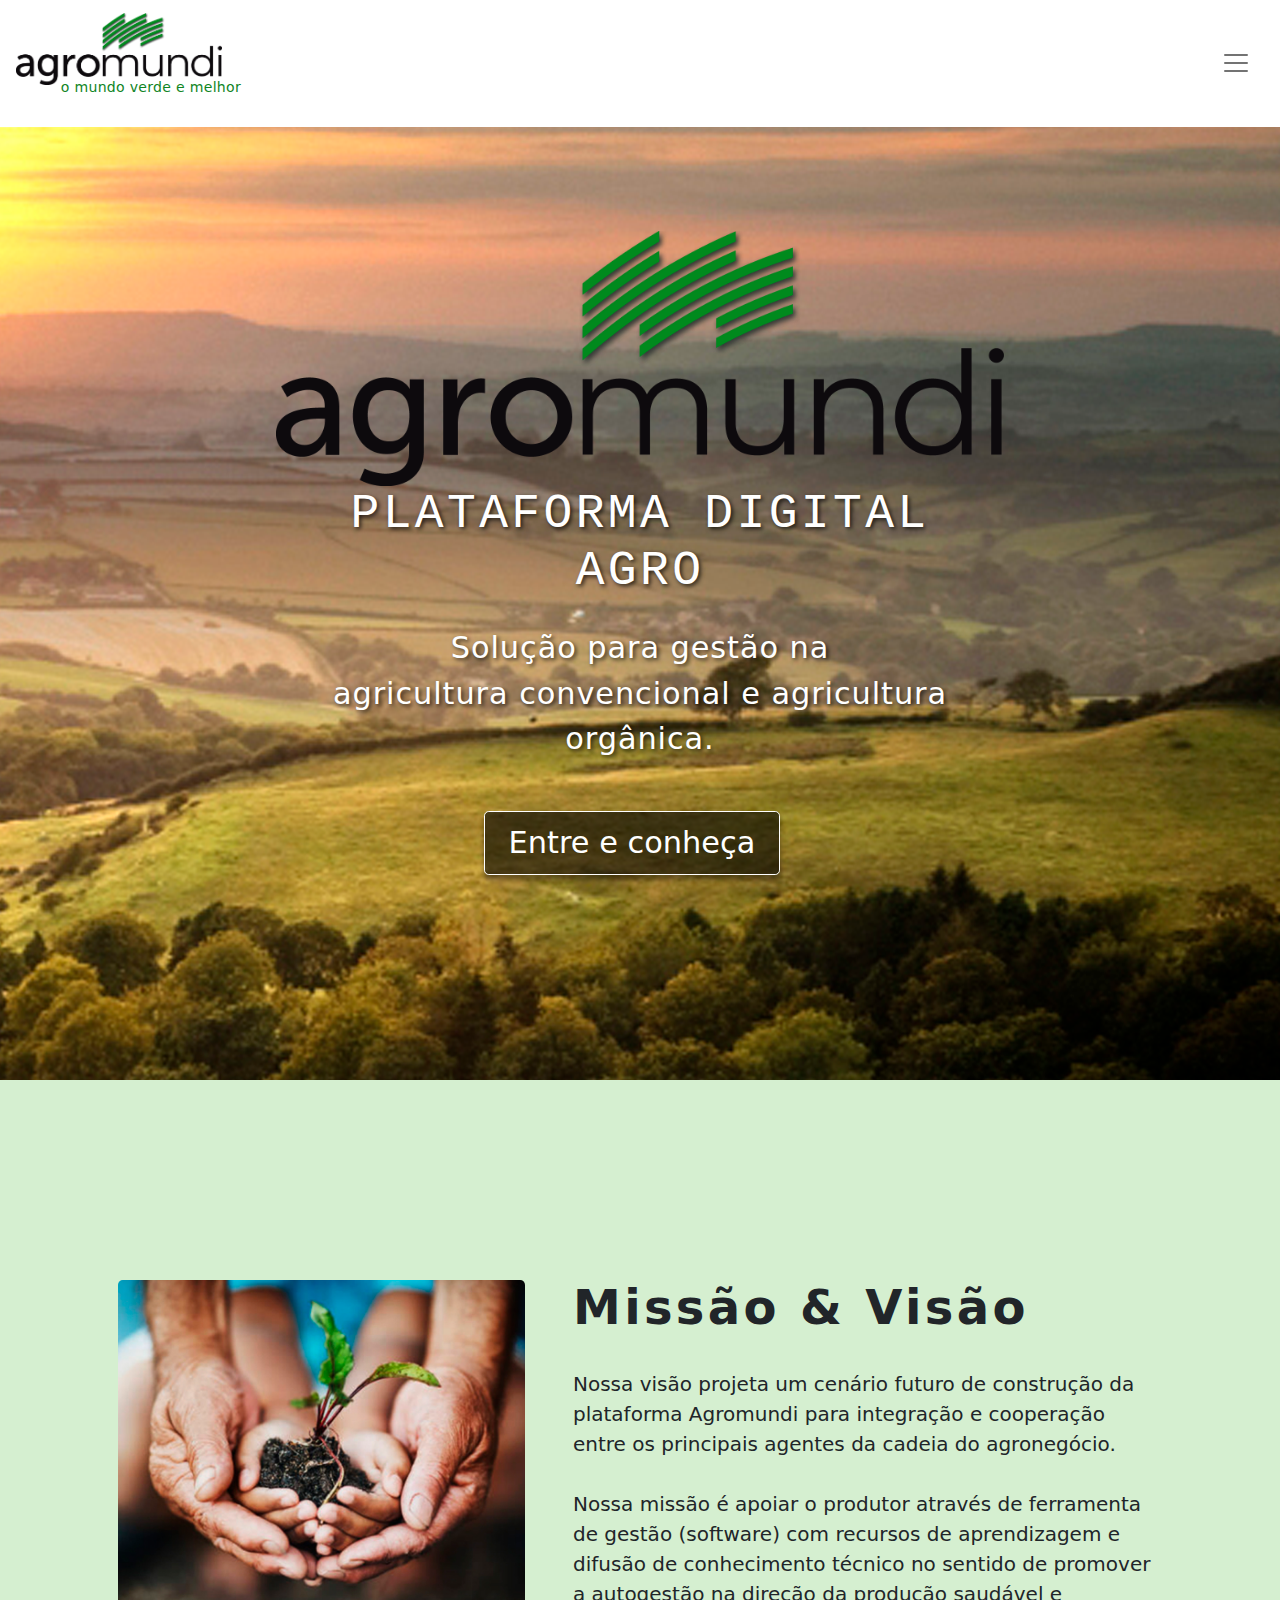
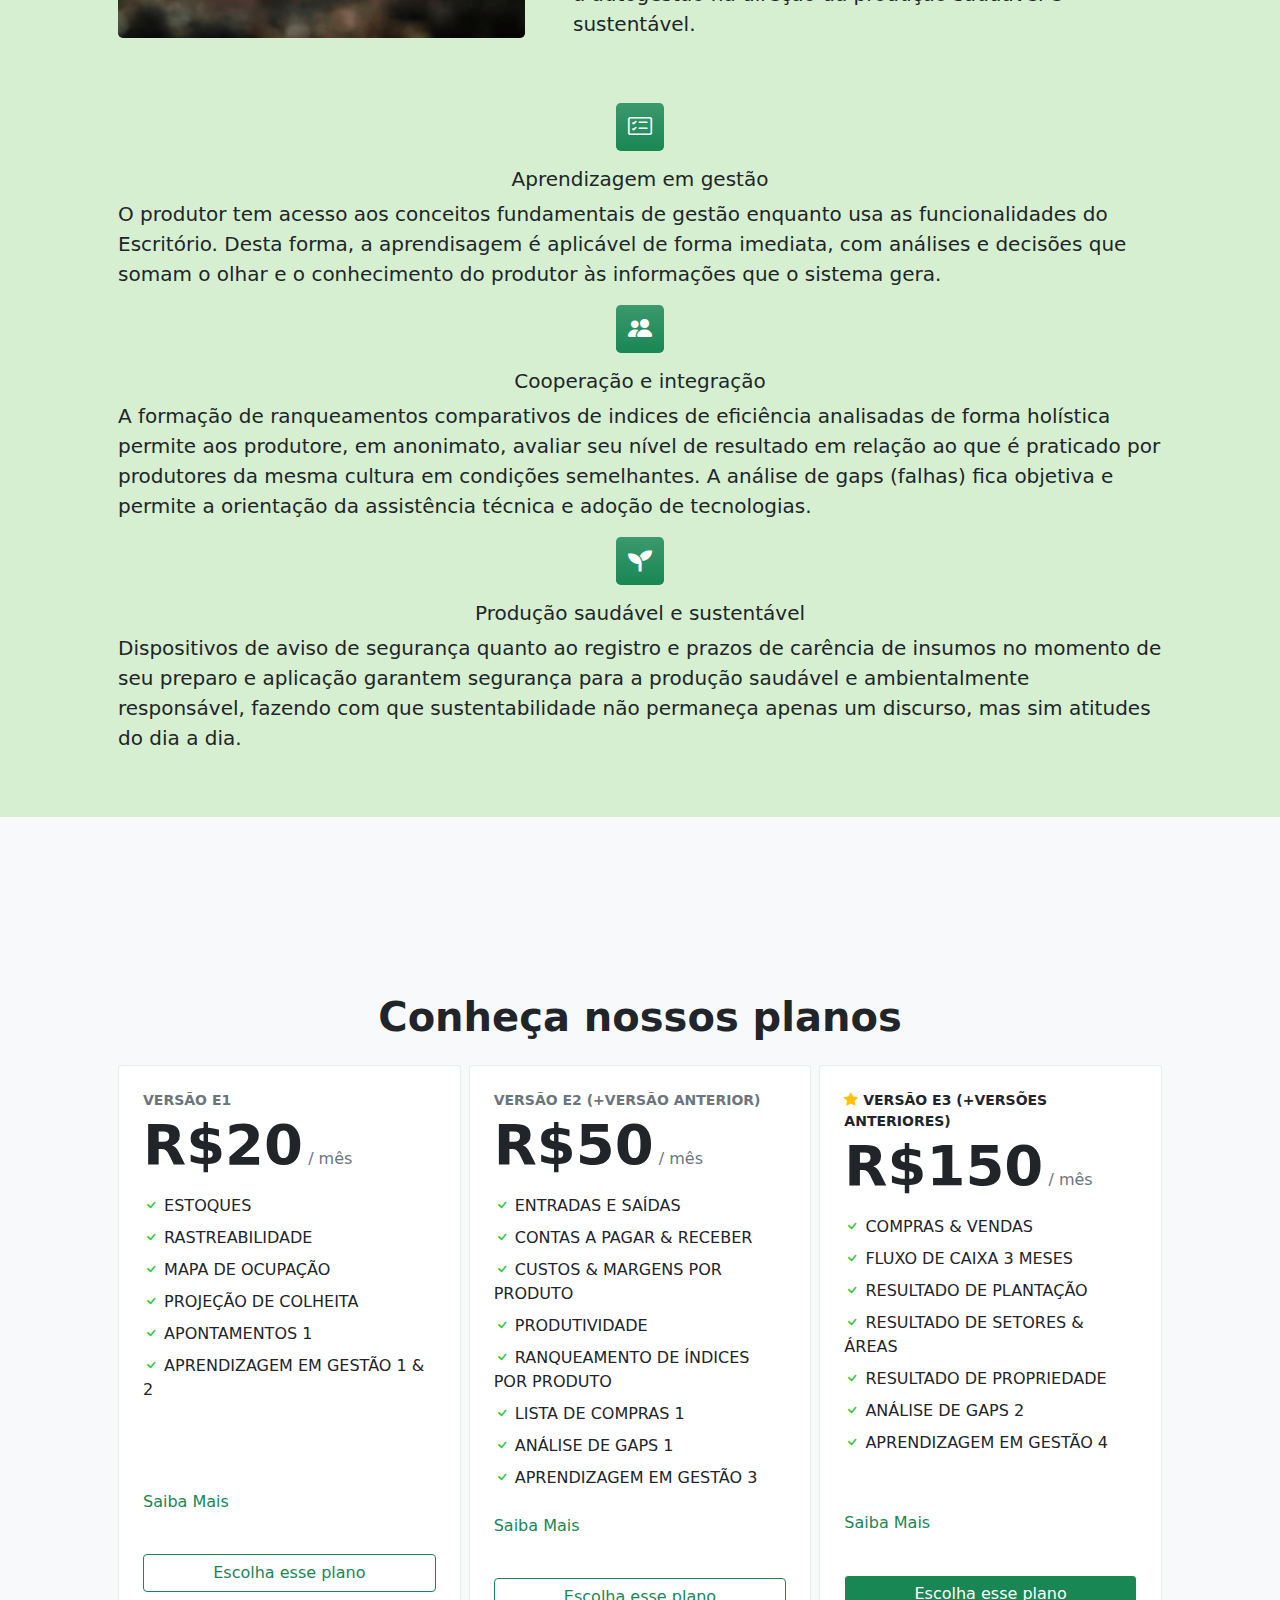
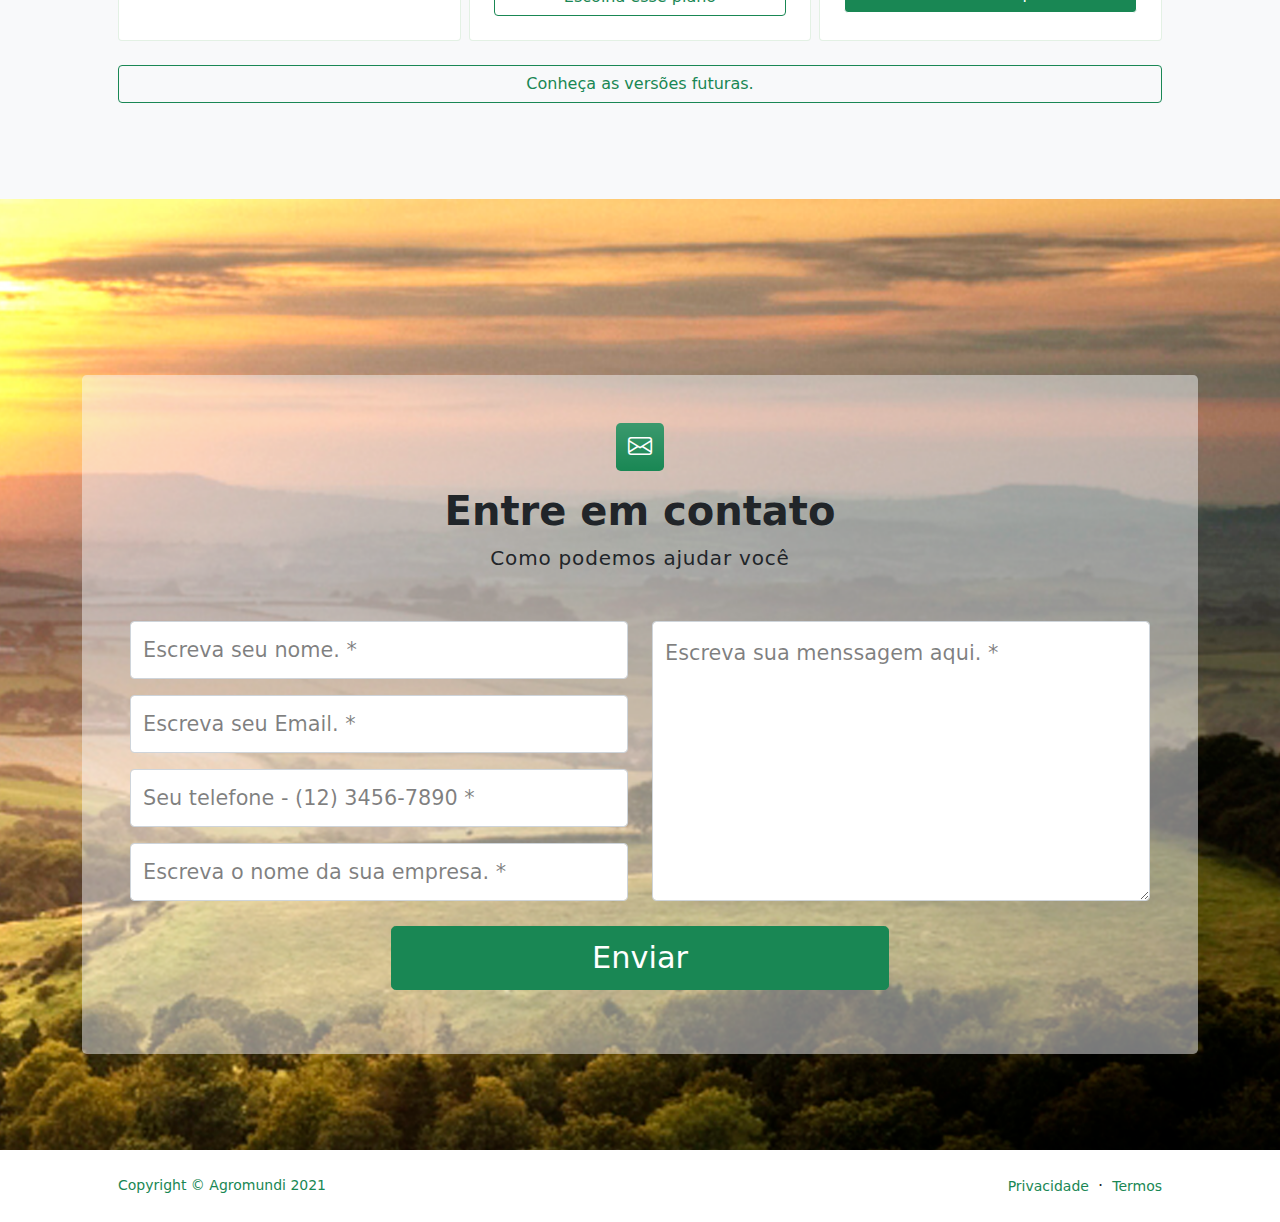
==== index.html @ 8d8b079a "ajustes ++" ====
<!DOCTYPE html>
<html lang="pt-BR">

<head>
    <meta charset="utf-8" />
    <meta http-equiv="X-UA-Compatible" content="IE=edge" />
    <meta name="viewport" content="width=device-width, initial-scale=1, shrink-to-fit=no" />
    <meta name="description" content="Um sistema completo para o seu agronegocio. Um sistema que vai revolucionar a maneira de lidar com a agricultura convencional e organica." />
    <meta name="author" content="Agromundi" />
    <title>AGROMUNDI - o mundo verde e melhor</title>
    <!-- Favicon-->
    <link rel="icon" type="image/x-icon" href="assets/icon_agromundi.png" />

    <!-- Core theme CSS (includes Bootstrap)-->
    <link href="css/styles.css" rel="stylesheet" />

    <!-- Bootstrap icons-->
    <link href="https://cdn.jsdelivr.net/npm/bootstrap-icons@1.5.0/font/bootstrap-icons.css" rel="stylesheet" />

    <!-- Font-awesome -->
    <link rel="stylesheet" href="https://cdnjs.cloudflare.com/ajax/libs/font-awesome/5.15.3/css/all.min.css" />


</head>

<body class="d-flex flex-column h-100">

    <main class="flex-shrink-0">
        <!-- Navigation-->
        <nav class="navbar navbar-expand-lg navbar-dark bg-white">
            <div class="container-fluid px-6">
                <span class="navbar-brand">
                    <a href="/index.html#inicio">
                        <img class="img-fluid" src="assets/logo_agromundi.png" alt="Agromundi" />
                        <p class="nav-slogan">o mundo verde e melhor</p>
                    </a>
                </span>
                <button class="navbar-toggler" type="button" data-bs-toggle="collapse" data-bs-target="#navbarSupportedContent" aria-controls="navbarSupportedContent" aria-expanded="false" aria-label="Toggle navigation">
                    <span class="navbar-toggler-icon"></span>
                </button>
                <div class="collapse navbar-collapse" id="navbarSupportedContent">
                    <div class="col-md-9">
                        <ul class="navbar-nav mb-2 mb-lg-0">
                            <li class="nav-item">
                                <a class="nav-link" href="#inicio">INÍCIO</a>
                            </li>
                            <li class="nav-item">
                                <a class="nav-link" href="#missao">MISSÃO & VISÃO</a>
                            </li>
                            <li class="nav-item">
                                <a class="nav-link" href="#versoes">SOFTWARE / VERSÕES</a>
                            </li>
                            <li class="nav-item">
                                <a class="nav-link" href="#contato">ENTRE EM CONTATO</a>
                            </li>
                            <li class="nav-item">
                                <a class="nav-link" href="/auth/criar-conta">CADASTRE-SE</a>
                            </li>
                        </ul>
                    </div>
                    <div class="col-md-3 login">
                        <p class="text-black text-center">
                            SE VOCÊ JÁ É CADASTRADO <br />CLIQUE NO SEU ESCRITÓRIO
                        </p>
                        <div class="row text-center">
                            <a class="col-6 col-md-6 nav-link" href="/auth/acessar?tipo=1"><img class="img-fluid" src="assets/logo_escritorio.svg" alt="agromundi - escritório agrícola" /></a>
                            <a class="col-6 col-md-6 nav-link" href="/auth/acessar?tipo=2"><img class="img-fluid" src="assets/logo_terra.svg" alt="agromundi - escritório da terra" /></a>
                        </div>
                    </div>
                </div>
            </div>
        </nav>

        <!-- Header-->
        <header class="bg-dark py-5 cid-sySngyyzlL sectionFull" id="inicio">
            <div class="container">
                <div class="row gx-5 align-items-center justify-content-center">
                    <div class="col-lg-10 col-xl-8 col-xxl-7">
                        <div class="my-5 text-center text-xl-center">
                            <img class="img-fluid" src="assets/logo_agromundi.png" alt="agromundi - escritório agrícola" />
                            <h1 class="
                    display-5
                    font-monospace
                    fw-lighter
                    text-white
                    mb-4
                    text-shadow-1
                  ">
                                PLATAFORMA DIGITAL AGRO
                            </h1>
                            <p class="lead-ajust fw-normal text-white mb-4 text-shadow-1">
                                Solução para gestão na <br />agricultura convencional e agricultura orgânica.
                            </p>
                            <div class="
                    d-grid
                    gap-3
                    d-sm-flex
                    justify-content-sm-center justify-content-xl-center
                    pt-3
                  ">
                                <a class="btn btn-primary btn-lg px-4 me-sm-3" href="#features">Entre e conheça</a>
                            </div>
                            <!-- Button trigger modal -->
                            <!-- <button type="button" class="btn btn-primary video-btn" data-toggle="modal"
                                data-src="https://escritorio-agricola-videos.s3-sa-east-1.amazonaws.com/seja_bem_vindo.mp4"
                                data-target="#myModal">
                                Play Video 2
                            </button> -->

                            <!-- Modal -->
                            <!-- <div class="modal fade" id="myModal" tabindex="-1" role="dialog"
                                aria-labelledby="exampleModalLabel" aria-hidden="true">
                                <div class="modal-dialog" role="document">
                                    <div class="modal-content">
                                        <div class="modal-body">
                                            <button type="button" class="close" data-dismiss="modal" aria-label="Close">
                                                <span aria-hidden="true">&times;</span>
                                            </button>                                             
                                            <div class="embed-responsive embed-responsive-16by9">
                                                <iframe class="embed-responsive-item" src="" id="video"
                                                    allowscriptaccess="always" allow="autoplay"></iframe>
                                            </div>
                                        </div>
                                    </div>
                                </div>
                            </div> -->
                        </div>
                    </div>
                </div>
            </div>
        </header>

        <!-- missão e visão -->
        <section class="bg-green py-3" id="missao">
            <div class="container px-5 my-5">
                <div class="row gx-5 align-items-center justify-content-center">
                    <div class="col-xl-5 col-xxl-6 d-none d-xl-block text-center">
                        <img class="img-fluid rounded-3 my-5" src="assets/missao.jpg" alt="..." />
                    </div>
                    <div class="col-lg-8 col-xl-7 col-xxl-6">
                        <div class="my-5 text-center text-xl-start">
                            <h1 class="display-7 fw-bolder text-black mb-2">
                                Missão & Visão
                            </h1>
                            <br />
                            <p class="lead fw-normal text-black mb-4">
                                Nossa visão projeta um cenário futuro de construção da plataforma Agromundi para integração e cooperação entre os principais agentes da cadeia do agronegócio.
                                <br />
                                <br /> Nossa missão é apoiar o produtor através de ferramenta de gestão (software) com recursos de aprendizagem e difusão de conhecimento técnico no sentido de promover a autogestão na direção da produção saudável e sustentável.
                            </p>
                        </div>
                    </div>

                    <div class="row lead container-fluid bg-green">
                        <div class="col-xxl-4 mt-3 text-center">
                            <div class="
                    feature
                    bg-success bg-gradient
                    text-white
                    rounded-3
                    mb-3
                  ">
                                <i class="bi bi-card-checklist"></i>
                            </div>
                            <div class="h5 mb-2 text-center">Aprendizagem em gestão</div>
                            <p class="mb-0 text-start">
                                O produtor tem acesso aos conceitos fundamentais de gestão enquanto usa as funcionalidades do Escritório. Desta forma, a aprendisagem é aplicável de forma imediata, com análises e decisões que somam o olhar e o conhecimento do produtor às informações
                                que o sistema gera.
                            </p>
                        </div>
                        <div class="col-xxl-4 mt-3 text-center">
                            <div class="
                    feature
                    bg-success bg-gradient
                    text-white
                    rounded-3
                    mb-3
                  ">
                                <i class="bi bi-people-fill"></i>
                            </div>
                            <div class="h5 text-center">Cooperação e integração</div>
                            <p class="mb-0 text-start">
                                A formação de ranqueamentos comparativos de indices de eficiência analisadas de forma holística permite aos produtore, em anonimato, avaliar seu nível de resultado em relação ao que é praticado por produtores da mesma cultura em condições semelhantes.
                                A análise de gaps (falhas) fica objetiva e permite a orientação da assistência técnica e adoção de tecnologias.
                            </p>
                        </div>
                        <div class="col-xxl-4 mt-3 text-center">
                            <div class="
                    feature
                    bg-success bg-gradient
                    text-white
                    rounded-3
                    mb-3
                  ">
                                <i class="fas fa-seedling"></i>
                            </div>
                            <div class="h5 text-center">
                                Produção saudável e sustentável
                            </div>
                            <p class="mb-0 text-start">
                                Dispositivos de aviso de segurança quanto ao registro e prazos de carência de insumos no momento de seu preparo e aplicação garantem segurança para a produção saudável e ambientalmente responsável, fazendo com que sustentabilidade não permaneça apenas
                                um discurso, mas sim atitudes do dia a dia.
                            </p>
                        </div>
                    </div>
                </div>
            </div>
        </section>

        <!-- Pricing section-->
        <section class="bg-light py-6" id="versoes">
            <div class="container px-5 my-5">
                <div class="text-center mb-4">
                    <h1 class="fw-bolder">Conheça nossos planos</h1>
                </div>
                <div class="row gx-2 justify-content-center ">
                    <!-- Pricing card-->
                    <div class="col-lg-6 col-xl-4 d-flex">
                        <div class="card mb-5 mb-xl-0 flex-fill">
                            <div class="card-body p-4 ">
                                <div class="small text-uppercase fw-bold text-muted">
                                    Versão E1
                                </div>
                                <div class="mb-3">
                                    <span class="display-4 fw-bold">R$20</span>
                                    <span class="text-muted">/ mês</span>
                                </div>
                                <ul class="list-unstyled mb-4">
                                    <li class="mb-2">
                                        <i class="bi bi-check text-primary"></i> ESTOQUES
                                    </li>
                                    <li class="mb-2">
                                        <i class="bi bi-check text-primary"></i> RASTREABILIDADE
                                    </li>
                                    <li class="mb-2">
                                        <i class="bi bi-check text-primary"></i> MAPA DE OCUPAÇÃO
                                    </li>
                                    <li class="mb-2">
                                        <i class="bi bi-check text-primary"></i> PROJEÇÃO DE COLHEITA
                                    </li>
                                    <li class="mb-2">
                                        <i class="bi bi-check text-primary"></i> APONTAMENTOS 1
                                    </li>
                                    <li class="mb-2">
                                        <i class="bi bi-check text-primary"></i> APRENDIZAGEM EM GESTÃO 1 & 2
                                    </li>
                                    <li class="mb-2">
                                        &nbsp;
                                    </li>
                                    <li class="mb-2">
                                        &nbsp;
                                    </li>

                                </ul>
                                <a tabindex="0" role="button" data-bs-trigger="focus" class="text-success" data-bs-toggle="popover" data-bs-placement="top" data-bs-html="true" title="VERSÃO E1" data-bs-content='Com essa versão você consegue atender à exigência legal de <strong>RASTREABILIDADE</strong> e gerar a <strong>PROJEÇÃO DE COLHEITA</strong>, essencial para planejamento de vendas e parcerias comerciais, em especial em ambientes cooperados. O controle de <strong>ESTOQUES</strong> lhe permitirá fazer novas compras, saber o que tem em estoque para programar suas tarefas semanais. Nesta versão fará registros financeiros de forma simples e objetiva e terá assim um <strong>RELATÓRIO GERAL DE SAÍDAS E ENTRADAS</strong>. Nesta versão, você terá ainda o <strong>MAPA DE OCUPAÇÃO</strong> - muito útil na horticultura - e inicia o acesso ao conhecimento fundamental em gestão com o <strong>APRENDIZAGEM EM GESTÃO 1 & 2, que já te prepara para os próximos passos na gestão e lhe permitirá rapidamente evoluir para o controle de custos</strong>.'>Saiba Mais</a>
                                <p>&nbsp;</p>
                                <div class="d-grid">
                                    <a class="btn btn-outline-primary" href="#!">Escolha esse plano</a>
                                </div>
                            </div>

                        </div>
                    </div>
                    <!-- Pricing card-->
                    <div class="col-lg-6 col-xl-4 d-flex">
                        <div class="card mb-5 mb-xl-0 flex-fill">
                            <div class="card-body p-4 ">
                                <div class="small text-uppercase fw-bold text-muted">
                                    Versão E2 (+versão anterior)
                                </div>
                                <div class="mb-3">
                                    <span class="display-4 fw-bold">R$50</span>
                                    <span class="text-muted">/ mês</span>
                                </div>
                                <ul class="list-unstyled mb-4">
                                    <li class="mb-2">
                                        <i class="bi bi-check text-primary"></i> ENTRADAS E SAÍDAS
                                    </li>
                                    <li class="mb-2">
                                        <i class="bi bi-check text-primary"></i> CONTAS A PAGAR & RECEBER
                                    </li>
                                    <li class="mb-2">
                                        <i class="bi bi-check text-primary"></i> CUSTOS & MARGENS POR PRODUTO
                                    </li>
                                    <li class="mb-2">
                                        <i class="bi bi-check text-primary"></i> PRODUTIVIDADE
                                    </li>
                                    <li class="mb-2">
                                        <i class="bi bi-check text-primary"></i> RANQUEAMENTO DE ÍNDICES POR PRODUTO
                                    </li>
                                    <li class="mb-2">
                                        <i class="bi bi-check text-primary"></i> LISTA DE COMPRAS 1
                                    </li>
                                    <li class="mb-2">
                                        <i class="bi bi-check text-primary"></i> ANÁLISE DE GAPS 1
                                    </li>
                                    <li class="mb-2">
                                        <i class="bi bi-check text-primary"></i> APRENDIZAGEM EM GESTÃO 3
                                    </li>

                                </ul>
                                <a tabindex="0" role="button" data-bs-trigger="focus" class="text-success" data-bs-toggle="popover" data-bs-placement="top" data-bs-html="true" title="VERSÃO E2" data-bs-content='Com essa versão, além dos benefícios da VERSÃO E1, você dará o primeiro passo para um bom controle financeiro com o controle de 
                                        <strong>ENTRADAS E SAÍDAS</strong> e <strong>CONTAS A PAGAR & RECEBER</strong>.  À medida que sua escala de produção cresce, maior a necessidade de saber qual cultura lhe deu resultado, 
                                        o que é possível através dos relatórios de <strong>CUSTOS & MARGENS / PRODUTO, PRODUTIVIDADE por cultura e área</strong>. Você terá acesso ao <strong>RANQUEAMENTO DE ÍNDICES</strong>, 
                                        onde os índices principais são comparados com outros usuários nas mesmas culturas e região onde você está – o ranqueamento é feito em regime de <strong>privacidade</strong>. 
                                        São indicadores importantes para dizer se as coisas estão indo bem ou não. Se você estiver ligado a uma cooperativa, isto ajuda a direcionar a 
                                        assistência técnica e o planejamento de vendas balizado nos custos e projeção de colheita.'>Saiba
                                            Mais</a>
                                <p>&nbsp;</p>
                                <div class="d-grid">
                                    <a class="btn btn-outline-primary" href="#!">Escolha esse plano</a>
                                </div>
                            </div>

                        </div>
                    </div>
                    <!-- Pricing card-->
                    <div class="col-lg-6 col-xl-4 d-flex">
                        <div class="card mb-5 mb-xl-0 flex-fill">
                            <div class="card-body p-4 ">
                                <div class="small text-uppercase fw-bold">
                                    <i class="bi bi-star-fill text-warning"></i> Versão E3 (+versões anteriores)
                                </div>
                                <div class="mb-3">
                                    <span class="display-4 fw-bold">R$150</span>
                                    <span class="text-muted">/ mês</span>
                                </div>
                                <ul class="list-unstyled mb-4">
                                    <li class="mb-2">
                                        <i class="bi bi-check text-primary"></i> COMPRAS & VENDAS
                                    </li>
                                    <li class="mb-2">
                                        <i class="bi bi-check text-primary"></i> FLUXO DE CAIXA 3 MESES
                                    </li>
                                    <li class="mb-2">
                                        <i class="bi bi-check text-primary"></i> RESULTADO DE PLANTAÇÃO
                                    </li>
                                    <li class="mb-2">
                                        <i class="bi bi-check text-primary"></i> RESULTADO DE SETORES & ÁREAS
                                    </li>
                                    <li class="mb-2">
                                        <i class="bi bi-check text-primary"></i> RESULTADO DE PROPRIEDADE
                                    </li>
                                    <li class="mb-2">
                                        <i class="bi bi-check text-primary"></i> ANÁLISE DE GAPS 2
                                    </li>
                                    <li class="mb-2">
                                        <i class="bi bi-check text-primary"></i> APRENDIZAGEM EM GESTÃO 4
                                    </li>
                                    <li class="mb-2">&nbsp;</li>

                                </ul>
                                <a tabindex="0" role="button" data-bs-trigger="focus" class="text-success" data-bs-toggle="popover" data-bs-placement="top" data-bs-html="true" title="VERSÃO E3" data-bs-content='Nessa versão você integra <strong>funcionalidades</strong> muito importantes relacionadas à área financeira de sua atividade, 
                                    que são <strong>fundamentais para gerenciar o dia a dia</strong>, a exemplo do <strong>fluxo de caixa</strong>. Também poderá saber no final do mês quanto você tem, 
                                    quanto gastou, quanto recebeu, o quanto você deve e o que tem a receber e, assim, <strong>calibrar suas compras</strong>. À medida que sua escala de 
                                    produção cresce, maior a necessidade de saber qual cultura lhe deu <strong>resultado</strong>, qual foi o resultado por área e o resultado geral.'>Saiba
                                    Mais</a>
                                <p>&nbsp;</p>
                                <div class="d-grid">
                                    <a class="btn btn-primary-plan" href="#!">Escolha esse plano</a>
                                </div>
                            </div>

                        </div>
                    </div>
                </div>
                <p class="lead fw-normal text-muted mb-0 mt-4 text-center">
                    <a class="btn btn-outline-primary btn-block" href="/pricing.html">Conheça as versões futuras.</a>
                </p>
            </div>
        </section>
        <!-- Contact section-->
        <section class="bg-green py-6 cid-sySngyyzlL" id="contato">
            <div class="container-sm">
                <!-- Contact form-->
                <div class="bg-light-50 rounded-3 py-5 px-md-5 mb-5 mt-5">
                    <div class="text-center">
                        <div class="feature bg-success bg-gradient text-white rounded-3 mb-3">
                            <i class="bi bi-envelope"></i>
                        </div>
                        <h1 class="fw-bolder">Entre em contato</h1>
                        <p class="lead lead-contact fw-normal text-black mb-0">
                            Como podemos ajudar você
                        </p>
                    </div>
                    <div class="row mt-5 justify-content-center">
                        <div class="col-lg-10 col-xl-12">
                            <form>
                                <div class="row">
                                    <div class="col-md-6">
                                        <div class="form-floating mb-3">
                                            <input class="form-control" id="inputName" type="text" placeholder="Escreva seu nome. *" />
                                        </div>
                                        <div class="form-floating mb-3">
                                            <input class="form-control" id="inputEmail" type="email" placeholder="Escreva seu Email. *" />
                                        </div>
                                        <div class="form-floating mb-3">
                                            <input class="form-control" id="inputPhone" type="tel" placeholder="Seu telefone - (12) 3456-7890 *" />
                                        </div>
                                        <div class="form-floating mb-3">
                                            <input class="form-control" id="inputPhone" type="tel" placeholder="Escreva o nome da sua empresa. *" />
                                        </div>
                                    </div>
                                    <div class="col-md-6">
                                        <div class="form-floating mb-3">
                                            <textarea class="form-control" id="inputMessage" type="text" placeholder="Escreva sua menssagem aqui. *" style="height: 17.5rem"></textarea>
                                        </div>
                                    </div>
                                    <div class="container-fluid col-md-6">
                                        <div class="form-floating mb-3">
                                            <!-- <input type="submit" value="Enviar" class="d-grid btn btn-success btn-lg"> -->
                                            <div class="d-grid">
                                                <a class="btn btn-success btn-lg" href="#!">Enviar</a>
                                            </div>
                                        </div>
                                    </div>
                                </div>
                            </form>
                        </div>
                    </div>
                </div>
            </div>
        </section>
    </main>
    <!-- Footer-->
    <footer class="bg-white py-4 mt-auto">
        <div class="container px-5">
            <div class="
            row
            align-items-center
            justify-content-between
            flex-column flex-sm-row
          ">
                <div class="col-auto">
                    <div class="small m-0 text-success">
                        Copyright &copy; Agromundi 2021
                    </div>
                </div>
                <div class="col-auto">
                    <a class="link-dark small text-success" href="#!">Privacidade</a>
                    <span class="text-green mx-1">&middot;</span>
                    <a class="link-dark small text-success" href="#!">Termos</a>
                </div>
            </div>
        </div>
    </footer>
    <!-- js -->
    <script src="https://ajax.googleapis.com/ajax/libs/jquery/3.5.1/jquery.min.js"></script>
    <script src="https://cdnjs.cloudflare.com/ajax/libs/popper.js/1.16.0/umd/popper.min.js"></script>
    <!-- <script src="https://maxcdn.bootstrapcdn.com/bootstrap/4.5.2/js/bootstrap.min.js"></script> -->
    <!-- Bootstrap core JS-->
    <script src="https://cdn.jsdelivr.net/npm/bootstrap@5.0.1/dist/js/bootstrap.bundle.min.js"></script>
    <!-- Core theme JS-->
    <script src="/js/scripts.js"></script>
</body>

</html>
---- css/styles.css ----
@charset "UTF-8";
@import url(https://fonts.googleapis.com/css?family=PT+Sans+Narrow:400,700);

/*!
* Start Bootstrap - Modern Business v5.0.0 (https://startbootstrap.com/template-overviews/modern-business)
* Copyright 2013-2021 Start Bootstrap
* Licensed under MIT (https://github.com/StartBootstrap/startbootstrap-modern-business/blob/master/LICENSE)
*/


/*!
 * Bootstrap v5.0.1 (https://getbootstrap.com/)
 * Copyright 2011-2021 The Bootstrap Authors
 * Copyright 2011-2021 Twitter, Inc.
 * Licensed under MIT (https://github.com/twbs/bootstrap/blob/main/LICENSE)
 */

:root {
    --bs-blue: #0d6efd;
    --bs-indigo: #6610f2;
    --bs-purple: #6f42c1;
    --bs-pink: #d63384;
    --bs-red: #dc3545;
    --bs-orange: #fd7e14;
    --bs-yellow: #ffc107;
    --bs-green: #198754;
    --bs-teal: #20c997;
    --bs-cyan: #0dcaf0;
    --bs-white: #fff;
    --bs-gray: #6c757d;
    --bs-gray-dark: #343a40;
    --bs-primary: #0d6efd;
    --bs-secondary: #6c757d;
    --bs-success: #198754;
    --bs-info: #0dcaf0;
    --bs-warning: #ffc107;
    --bs-danger: #dc3545;
    --bs-light: #f8f9fa;
    --bs-dark: #212529;
    --bs-font-sans-serif: system-ui, -apple-system, "Segoe UI", Roboto, "Helvetica Neue", Arial, "Noto Sans", "Liberation Sans", sans-serif, "Apple Color Emoji", "Segoe UI Emoji", "Segoe UI Symbol", "Noto Color Emoji";
    --bs-font-monospace: SFMono-Regular, Menlo, Monaco, Consolas, "Liberation Mono", "Courier New", monospace;
    --bs-gradient: linear-gradient(180deg, rgba(255, 255, 255, 0.15), rgba(255, 255, 255, 0));
}

*,
*::before,
*::after {
    box-sizing: border-box;
}

@media (prefers-reduced-motion: no-preference) {
     :root {
        scroll-behavior: smooth;
    }
}

body {
    margin: 0;
    font-family: var(--bs-font-sans-serif);
    font-size: 1rem;
    font-weight: 400;
    line-height: 1.5;
    color: #212529;
    background-color: #fff;
    -webkit-text-size-adjust: 100%;
    -webkit-tap-highlight-color: rgba(0, 0, 0, 0);
}

hr {
    margin: 1rem 0;
    color: inherit;
    background-color: currentColor;
    border: 0;
    opacity: 0.25;
}

hr:not([size]) {
    height: 1px;
}

h6,
.h6,
h5,
.h5,
h4,
.h4,
h3,
.h3,
h2,
.h2,
h1,
.h1 {
    margin-top: 0;
    margin-bottom: 0.5rem;
    font-weight: 500;
    line-height: 1.2;
}

h1,
.h1 {
    font-size: calc(1.375rem + 1.5vw);
}

@media (min-width: 1200px) {
    h1,
    .h1 {
        font-size: 2.5rem;
    }
}

h2,
.h2 {
    font-size: calc(1.325rem + 0.9vw);
}

@media (min-width: 1200px) {
    h2,
    .h2 {
        font-size: 2rem;
    }
}

h3,
.h3 {
    font-size: calc(1.3rem + 0.6vw);
}

@media (min-width: 1200px) {
    h3,
    .h3 {
        font-size: 1.75rem;
    }
}

h4,
.h4 {
    font-size: calc(1.275rem + 0.3vw);
}

@media (min-width: 1200px) {
    h4,
    .h4 {
        font-size: 1.5rem;
    }
}

h5,
.h5 {
    font-size: 1.25rem;
}

h6,
.h6 {
    font-size: 1rem;
}

p {
    margin-top: 0;
    margin-bottom: 1rem;
}

abbr[title],
abbr[data-bs-original-title] {
    -webkit-text-decoration: underline dotted;
    text-decoration: underline dotted;
    cursor: help;
    -webkit-text-decoration-skip-ink: none;
    text-decoration-skip-ink: none;
}

address {
    margin-bottom: 1rem;
    font-style: normal;
    line-height: inherit;
}

ol,
ul {
    padding-left: 2rem;
}

ol,
ul,
dl {
    margin-top: 0;
    margin-bottom: 1rem;
}

ol ol,
ul ul,
ol ul,
ul ol {
    margin-bottom: 0;
}

dt {
    font-weight: 700;
}

dd {
    margin-bottom: 0.5rem;
    margin-left: 0;
}

blockquote {
    margin: 0 0 1rem;
}

b,
strong {
    font-weight: bolder;
}

small,
.small {
    font-size: 0.875em;
}

mark,
.mark {
    padding: 0.2em;
    background-color: #fcf8e3;
}

sub,
sup {
    position: relative;
    font-size: 0.75em;
    line-height: 0;
    vertical-align: baseline;
}

sub {
    bottom: -0.25em;
}

sup {
    top: -0.5em;
}

a {
    color: #188643;
    text-decoration: none;
}

a:hover {
    color: #434952;
    text-decoration: underline;
    text-underline-offset: 20%;
}

a:not([href]):not([class]),
a:not([href]):not([class]):hover {
    color: inherit;
    text-decoration: none;
}

pre,
code,
kbd,
samp {
    font-family: var(--bs-font-monospace);
    font-size: 1em;
    direction: ltr/* rtl:ignore */
    ;
    unicode-bidi: bidi-override;
}

pre {
    display: block;
    margin-top: 0;
    margin-bottom: 1rem;
    overflow: auto;
    font-size: 0.875em;
}

pre code {
    font-size: inherit;
    color: inherit;
    word-break: normal;
}

code {
    font-size: 0.875em;
    color: #d63384;
    word-wrap: break-word;
}

a>code {
    color: inherit;
}

kbd {
    padding: 0.2rem 0.4rem;
    font-size: 0.875em;
    color: #fff;
    background-color: #212529;
    border-radius: 0.2rem;
}

kbd kbd {
    padding: 0;
    font-size: 1em;
    font-weight: 700;
}

figure {
    margin: 0 0 1rem;
}

img,
svg {
    vertical-align: middle;
}

table {
    caption-side: bottom;
    border-collapse: collapse;
}

caption {
    padding-top: 0.5rem;
    padding-bottom: 0.5rem;
    color: #6c757d;
    text-align: left;
}

th {
    text-align: inherit;
    text-align: -webkit-match-parent;
}

thead,
tbody,
tfoot,
tr,
td,
th {
    border-color: inherit;
    border-style: solid;
    border-width: 0;
}

label {
    display: inline-block;
}

button {
    border-radius: 0;
}

button:focus:not(:focus-visible) {
    outline: 0;
}

input,
button,
select,
optgroup,
textarea {
    margin: 0;
    font-family: inherit;
    font-size: inherit;
    line-height: inherit;
}

button,
select {
    text-transform: none;
}

[role=button] {
    cursor: pointer;
}

select {
    word-wrap: normal;
}

select:disabled {
    opacity: 1;
}

[list]::-webkit-calendar-picker-indicator {
    display: none;
}

button,
[type=button],
[type=reset],
[type=submit] {
    -webkit-appearance: button;
}

button:not(:disabled),
[type=button]:not(:disabled),
[type=reset]:not(:disabled),
[type=submit]:not(:disabled) {
    cursor: pointer;
}

::-moz-focus-inner {
    padding: 0;
    border-style: none;
}

textarea {
    resize: vertical;
}

fieldset {
    min-width: 0;
    padding: 0;
    margin: 0;
    border: 0;
}

legend {
    float: left;
    width: 100%;
    padding: 0;
    margin-bottom: 0.5rem;
    font-size: calc(1.275rem + 0.3vw);
    line-height: inherit;
}

@media (min-width: 1200px) {
    legend {
        font-size: 1.5rem;
    }
}

legend+* {
    clear: left;
}

::-webkit-datetime-edit-fields-wrapper,
::-webkit-datetime-edit-text,
::-webkit-datetime-edit-minute,
::-webkit-datetime-edit-hour-field,
::-webkit-datetime-edit-day-field,
::-webkit-datetime-edit-month-field,
::-webkit-datetime-edit-year-field {
    padding: 0;
}

::-webkit-inner-spin-button {
    height: auto;
}

[type=search] {
    outline-offset: -2px;
    -webkit-appearance: textfield;
}


/* rtl:raw:
[type="tel"],
[type="url"],
[type="email"],
[type="number"] {
  direction: ltr;
}
*/

::-webkit-search-decoration {
    -webkit-appearance: none;
}

::-webkit-color-swatch-wrapper {
    padding: 0;
}

::file-selector-button {
    font: inherit;
}

::-webkit-file-upload-button {
    font: inherit;
    -webkit-appearance: button;
}

output {
    display: inline-block;
}

iframe {
    border: 0;
}

summary {
    display: list-item;
    cursor: pointer;
}

progress {
    vertical-align: baseline;
}

[hidden] {
    display: none !important;
}

.lead {
    font-size: 1.25rem;
    font-weight: 300;
}

.lead-ajust {
    font-weight: 300;
    font-size: 1.90rem;
    letter-spacing: 0.03em;
    text-align: center;
}

.lead-contact {
    font-weight: 300;
    font-size: 1.25rem;
    letter-spacing: 0.04em;
    text-align: center;
}

.text-shadow-1 {
    text-shadow: 2px 2px 4px rgba(0, 0, 0, 0.76);
}

.display-1 {
    font-size: calc(1.625rem + 4.5vw);
    font-weight: 300;
    line-height: 1.2;
}

@media (min-width: 1200px) {
    .display-1 {
        font-size: 5rem;
    }
}

.display-2 {
    font-size: calc(1.575rem + 3.9vw);
    font-weight: 300;
    line-height: 1.2;
}

@media (min-width: 1200px) {
    .display-2 {
        font-size: 4.5rem;
    }
}

.display-3 {
    font-size: calc(1.525rem + 3.3vw);
    font-weight: 300;
    line-height: 1.2;
}

@media (min-width: 1200px) {
    .display-3 {
        font-size: 4rem;
    }
}

.display-4 {
    font-size: calc(1.475rem + 2.7vw);
    font-weight: 300;
    line-height: 1.2;
}

@media (min-width: 1200px) {
    .display-4 {
        font-size: 3.5rem;
    }
}

.display-5 {
    font-size: calc(1.425rem + 2.1vw);
    font-weight: 100;
    line-height: 1.2;
    text-align: center;
}

@media (min-width: 1200px) {
    .display-5 {
        font-size: 3rem;
        letter-spacing: 0.07em;
        text-align: center;
    }
}

.display-6 {
    font-size: calc(1.375rem + 1.5vw);
    font-weight: 300;
    line-height: 1.2;
}

@media (min-width: 1200px) {
    .display-6 {
        font-size: 2.5rem;
    }
}

.display-7 {
    font-size: calc(1.425rem + 2.1vw);
    font-weight: 100;
    line-height: 1.2;
    text-align: center;
}

@media (min-width: 1200px) {
    .display-7 {
        font-size: 3rem;
        letter-spacing: 0.07em;
        text-align: left;
    }
}

.list-unstyled {
    padding-left: 0;
    list-style: none;
}

.list-inline {
    padding-left: 0;
    list-style: none;
}

.list-inline-item {
    display: inline-block;
}

.list-inline-item:not(:last-child) {
    margin-right: 0.5rem;
}

.initialism {
    font-size: 0.875em;
    text-transform: uppercase;
}

.blockquote {
    margin-bottom: 1rem;
    font-size: 1.25rem;
}

.blockquote> :last-child {
    margin-bottom: 0;
}

.blockquote-footer {
    margin-top: -1rem;
    margin-bottom: 1rem;
    font-size: 0.875em;
    color: #6c757d;
}

.blockquote-footer::before {
    content: "— ";
}

.img-fluid {
    max-width: 100%;
    height: auto;
}

.img-thumbnail {
    padding: 0.25rem;
    background-color: #fff;
    border: 1px solid #dee2e6;
    border-radius: 0.25rem;
    max-width: 100%;
    height: auto;
}

.figure {
    display: inline-block;
}

.figure-img {
    margin-bottom: 0.5rem;
    line-height: 1;
}

.figure-caption {
    font-size: 0.875em;
    color: #6c757d;
}

.container,
.container-fluid,
.container-xxl,
.container-xl,
.container-lg,
.container-md,
.container-sm {
    width: 100%;
    padding-right: var(--bs-gutter-x, 0.75rem);
    padding-left: var(--bs-gutter-x, 0.75rem);
    margin-right: auto;
    margin-left: auto;
}

@media (min-width: 576px) {
    .container-sm,
    .container {
        max-width: 540px;
    }
}

@media (min-width: 768px) {
    .container-md,
    .container-sm,
    .container {
        max-width: 720px;
    }
}

@media (min-width: 992px) {
    .container-lg,
    .container-md,
    .container-sm,
    .container {
        max-width: 960px;
    }
}

@media (min-width: 1200px) {
    .container-xl,
    .container-lg,
    .container-md,
    .container-sm,
    .container {
        max-width: 1140px;
    }
}

@media (min-width: 1400px) {
    .container-xxl,
    .container-xl,
    .container-lg,
    .container-md,
    .container-sm,
    .container {
        max-width: 1320px;
    }
}

.row {
    --bs-gutter-x: 1.5rem;
    --bs-gutter-y: 0;
    display: flex;
    flex-wrap: wrap;
    margin-top: calc(var(--bs-gutter-y) * -1);
    margin-right: calc(var(--bs-gutter-x) / -2);
    margin-left: calc(var(--bs-gutter-x) / -2);
}

.row>* {
    flex-shrink: 0;
    width: 100%;
    max-width: 100%;
    padding-right: calc(var(--bs-gutter-x) / 2);
    padding-left: calc(var(--bs-gutter-x) / 2);
    margin-top: var(--bs-gutter-y);
}

.col {
    flex: 1 0 0%;
}

.row-cols-auto>* {
    flex: 0 0 auto;
    width: auto;
}

.row-cols-1>* {
    flex: 0 0 auto;
    width: 100%;
}

.row-cols-2>* {
    flex: 0 0 auto;
    width: 50%;
}

.row-cols-3>* {
    flex: 0 0 auto;
    width: 33.3333333333%;
}

.row-cols-4>* {
    flex: 0 0 auto;
    width: 25%;
}

.row-cols-5>* {
    flex: 0 0 auto;
    width: 20%;
}

.row-cols-6>* {
    flex: 0 0 auto;
    width: 16.6666666667%;
}

.col-auto {
    flex: 0 0 auto;
    width: auto;
}

.col-1 {
    flex: 0 0 auto;
    width: 8.3333333333%;
}

.col-2 {
    flex: 0 0 auto;
    width: 16.6666666667%;
}

.col-3 {
    flex: 0 0 auto;
    width: 25%;
}

.col-4 {
    flex: 0 0 auto;
    width: 33.3333333333%;
}

.col-5 {
    flex: 0 0 auto;
    width: 41.6666666667%;
}

.col-6 {
    flex: 0 0 auto;
    width: 50%;
}

.col-7 {
    flex: 0 0 auto;
    width: 58.3333333333%;
}

.col-8 {
    flex: 0 0 auto;
    width: 66.6666666667%;
}

.col-9 {
    flex: 0 0 auto;
    width: 75%;
}

.col-10 {
    flex: 0 0 auto;
    width: 83.3333333333%;
}

.col-11 {
    flex: 0 0 auto;
    width: 91.6666666667%;
}

.col-12 {
    flex: 0 0 auto;
    width: 100%;
}

.offset-1 {
    margin-left: 8.3333333333%;
}

.offset-2 {
    margin-left: 16.6666666667%;
}

.offset-3 {
    margin-left: 25%;
}

.offset-4 {
    margin-left: 33.3333333333%;
}

.offset-5 {
    margin-left: 41.6666666667%;
}

.offset-6 {
    margin-left: 50%;
}

.offset-7 {
    margin-left: 58.3333333333%;
}

.offset-8 {
    margin-left: 66.6666666667%;
}

.offset-9 {
    margin-left: 75%;
}

.offset-10 {
    margin-left: 83.3333333333%;
}

.offset-11 {
    margin-left: 91.6666666667%;
}

.g-0,
.gx-0 {
    --bs-gutter-x: 0;
}

.g-0,
.gy-0 {
    --bs-gutter-y: 0;
}

.g-1,
.gx-1 {
    --bs-gutter-x: 0.25rem;
}

.g-1,
.gy-1 {
    --bs-gutter-y: 0.25rem;
}

.g-2,
.gx-2 {
    --bs-gutter-x: 0.5rem;
}

.g-2,
.gy-2 {
    --bs-gutter-y: 0.5rem;
}

.g-3,
.gx-3 {
    --bs-gutter-x: 1rem;
}

.g-3,
.gy-3 {
    --bs-gutter-y: 1rem;
}

.g-4,
.gx-4,
.gxmt-4 {
    --bs-gutter-x: 1.5rem;
}

.g-4,
.gy-4 {
    --bs-gutter-y: 1.5rem;
}

.g-5,
.gx-5 {
    --bs-gutter-x: 3rem;
    margin-top: 15vh;
}

.g-5,
.gy-5 {
    --bs-gutter-y: 3rem;
}

@media (min-width: 576px) {
    .col-sm {
        flex: 1 0 0%;
    }
    .row-cols-sm-auto>* {
        flex: 0 0 auto;
        width: auto;
    }
    .row-cols-sm-1>* {
        flex: 0 0 auto;
        width: 100%;
    }
    .row-cols-sm-2>* {
        flex: 0 0 auto;
        width: 50%;
    }
    .row-cols-sm-3>* {
        flex: 0 0 auto;
        width: 33.3333333333%;
    }
    .row-cols-sm-4>* {
        flex: 0 0 auto;
        width: 25%;
    }
    .row-cols-sm-5>* {
        flex: 0 0 auto;
        width: 20%;
    }
    .row-cols-sm-6>* {
        flex: 0 0 auto;
        width: 16.6666666667%;
    }
    .col-sm-auto {
        flex: 0 0 auto;
        width: auto;
    }
    .col-sm-1 {
        flex: 0 0 auto;
        width: 8.3333333333%;
    }
    .col-sm-2 {
        flex: 0 0 auto;
        width: 16.6666666667%;
    }
    .col-sm-3 {
        flex: 0 0 auto;
        width: 25%;
    }
    .col-sm-4 {
        flex: 0 0 auto;
        width: 33.3333333333%;
    }
    .col-sm-5 {
        flex: 0 0 auto;
        width: 41.6666666667%;
    }
    .col-sm-6 {
        flex: 0 0 auto;
        width: 50%;
    }
    .col-sm-7 {
        flex: 0 0 auto;
        width: 58.3333333333%;
    }
    .col-sm-8 {
        flex: 0 0 auto;
        width: 66.6666666667%;
    }
    .col-sm-9 {
        flex: 0 0 auto;
        width: 75%;
    }
    .col-sm-10 {
        flex: 0 0 auto;
        width: 83.3333333333%;
    }
    .col-sm-11 {
        flex: 0 0 auto;
        width: 91.6666666667%;
    }
    .col-sm-12 {
        flex: 0 0 auto;
        width: 100%;
    }
    .offset-sm-0 {
        margin-left: 0;
    }
    .offset-sm-1 {
        margin-left: 8.3333333333%;
    }
    .offset-sm-2 {
        margin-left: 16.6666666667%;
    }
    .offset-sm-3 {
        margin-left: 25%;
    }
    .offset-sm-4 {
        margin-left: 33.3333333333%;
    }
    .offset-sm-5 {
        margin-left: 41.6666666667%;
    }
    .offset-sm-6 {
        margin-left: 50%;
    }
    .offset-sm-7 {
        margin-left: 58.3333333333%;
    }
    .offset-sm-8 {
        margin-left: 66.6666666667%;
    }
    .offset-sm-9 {
        margin-left: 75%;
    }
    .offset-sm-10 {
        margin-left: 83.3333333333%;
    }
    .offset-sm-11 {
        margin-left: 91.6666666667%;
    }
    .g-sm-0,
    .gx-sm-0 {
        --bs-gutter-x: 0;
    }
    .g-sm-0,
    .gy-sm-0 {
        --bs-gutter-y: 0;
    }
    .g-sm-1,
    .gx-sm-1 {
        --bs-gutter-x: 0.25rem;
    }
    .g-sm-1,
    .gy-sm-1 {
        --bs-gutter-y: 0.25rem;
    }
    .g-sm-2,
    .gx-sm-2 {
        --bs-gutter-x: 0.5rem;
    }
    .g-sm-2,
    .gy-sm-2 {
        --bs-gutter-y: 0.5rem;
    }
    .g-sm-3,
    .gx-sm-3 {
        --bs-gutter-x: 1rem;
    }
    .g-sm-3,
    .gy-sm-3 {
        --bs-gutter-y: 1rem;
    }
    .g-sm-4,
    .gx-sm-4 {
        --bs-gutter-x: 1.5rem;
    }
    .g-sm-4,
    .gy-sm-4 {
        --bs-gutter-y: 1.5rem;
    }
    .g-sm-5,
    .gx-sm-5 {
        --bs-gutter-x: 3rem;
    }
    .g-sm-5,
    .gy-sm-5 {
        --bs-gutter-y: 3rem;
    }
}

@media (min-width: 768px) {
    .col-md {
        flex: 1 0 0%;
    }
    .row-cols-md-auto>* {
        flex: 0 0 auto;
        width: auto;
    }
    .row-cols-md-1>* {
        flex: 0 0 auto;
        width: 100%;
    }
    .row-cols-md-2>* {
        flex: 0 0 auto;
        width: 50%;
    }
    .row-cols-md-3>* {
        flex: 0 0 auto;
        width: 33.3333333333%;
    }
    .row-cols-md-4>* {
        flex: 0 0 auto;
        width: 25%;
    }
    .row-cols-md-5>* {
        flex: 0 0 auto;
        width: 20%;
    }
    .row-cols-md-6>* {
        flex: 0 0 auto;
        width: 16.6666666667%;
    }
    .col-md-auto {
        flex: 0 0 auto;
        width: auto;
    }
    .col-md-1 {
        flex: 0 0 auto;
        width: 8.3333333333%;
    }
    .col-md-2 {
        flex: 0 0 auto;
        width: 16.6666666667%;
    }
    .col-md-3 {
        flex: 0 0 auto;
        width: 25%;
        text-align: center;
    }
    .login p {
        font-weight: 500;
    }
    .login div {
        justify-content: center;
    }
    .login div a img {
        width: 12rem;
    }
    .col-md-4 {
        flex: 0 0 auto;
        width: 33.3333333333%;
    }
    .col-md-5 {
        flex: 0 0 auto;
        width: 41.6666666667%;
    }
    .col-md-6 {
        flex: 0 0 auto;
        width: 50%;
    }
    .col-md-7 {
        flex: 0 0 auto;
        width: 58.3333333333%;
    }
    .col-md-8 {
        flex: 0 0 auto;
        width: 66.6666666667%;
    }
    .col-md-9 {
        flex: 0 0 auto;
        width: 75%;
    }
    .col-md-10 {
        flex: 0 0 auto;
        width: 83.3333333333%;
    }
    .col-md-11 {
        flex: 0 0 auto;
        width: 91.6666666667%;
    }
    .col-md-12 {
        flex: 0 0 auto;
        width: 100%;
    }
    .offset-md-0 {
        margin-left: 0;
    }
    .offset-md-1 {
        margin-left: 8.3333333333%;
    }
    .offset-md-2 {
        margin-left: 16.6666666667%;
    }
    .offset-md-3 {
        margin-left: 25%;
    }
    .offset-md-4 {
        margin-left: 33.3333333333%;
    }
    .offset-md-5 {
        margin-left: 41.6666666667%;
    }
    .offset-md-6 {
        margin-left: 50%;
    }
    .offset-md-7 {
        margin-left: 58.3333333333%;
    }
    .offset-md-8 {
        margin-left: 66.6666666667%;
    }
    .offset-md-9 {
        margin-left: 75%;
    }
    .offset-md-10 {
        margin-left: 83.3333333333%;
    }
    .offset-md-11 {
        margin-left: 91.6666666667%;
    }
    .g-md-0,
    .gx-md-0 {
        --bs-gutter-x: 0;
    }
    .g-md-0,
    .gy-md-0 {
        --bs-gutter-y: 0;
    }
    .g-md-1,
    .gx-md-1 {
        --bs-gutter-x: 0.25rem;
    }
    .g-md-1,
    .gy-md-1 {
        --bs-gutter-y: 0.25rem;
    }
    .g-md-2,
    .gx-md-2 {
        --bs-gutter-x: 0.5rem;
    }
    .g-md-2,
    .gy-md-2 {
        --bs-gutter-y: 0.5rem;
    }
    .g-md-3,
    .gx-md-3 {
        --bs-gutter-x: 1rem;
    }
    .g-md-3,
    .gy-md-3 {
        --bs-gutter-y: 1rem;
    }
    .g-md-4,
    .gx-md-4 {
        --bs-gutter-x: 1.5rem;
    }
    .g-md-4,
    .gy-md-4 {
        --bs-gutter-y: 1.5rem;
    }
    .g-md-5,
    .gx-md-5 {
        --bs-gutter-x: 3rem;
    }
    .g-md-5,
    .gy-md-5 {
        --bs-gutter-y: 3rem;
    }
}

@media (min-width: 992px) {
    .col-lg {
        flex: 1 0 0%;
    }
    .row-cols-lg-auto>* {
        flex: 0 0 auto;
        width: auto;
    }
    .row-cols-lg-1>* {
        flex: 0 0 auto;
        width: 100%;
    }
    .row-cols-lg-2>* {
        flex: 0 0 auto;
        width: 50%;
    }
    .row-cols-lg-3>* {
        flex: 0 0 auto;
        width: 33.3333333333%;
    }
    .row-cols-lg-4>* {
        flex: 0 0 auto;
        width: 25%;
    }
    .row-cols-lg-5>* {
        flex: 0 0 auto;
        width: 20%;
    }
    .row-cols-lg-6>* {
        flex: 0 0 auto;
        width: 16.6666666667%;
    }
    .col-lg-auto {
        flex: 0 0 auto;
        width: auto;
    }
    .col-lg-1 {
        flex: 0 0 auto;
        width: 8.3333333333%;
    }
    .col-lg-2 {
        flex: 0 0 auto;
        width: 16.6666666667%;
    }
    .col-lg-3 {
        flex: 0 0 auto;
        width: 25%;
    }
    .col-lg-4 {
        flex: 0 0 auto;
        width: 33.3333333333%;
    }
    .col-lg-5 {
        flex: 0 0 auto;
        width: 41.6666666667%;
    }
    .col-lg-6 {
        flex: 0 0 auto;
        width: 50%;
    }
    .col-lg-7 {
        flex: 0 0 auto;
        width: 58.3333333333%;
    }
    .col-lg-8 {
        flex: 0 0 auto;
        width: 66.6666666667%;
    }
    .col-lg-9 {
        flex: 0 0 auto;
        width: 75%;
    }
    .col-lg-10 {
        flex: 0 0 auto;
        width: 83.3333333333%;
    }
    .col-lg-11 {
        flex: 0 0 auto;
        width: 91.6666666667%;
    }
    .col-lg-12 {
        flex: 0 0 auto;
        width: 100%;
    }
    .offset-lg-0 {
        margin-left: 0;
    }
    .offset-lg-1 {
        margin-left: 8.3333333333%;
    }
    .offset-lg-2 {
        margin-left: 16.6666666667%;
    }
    .offset-lg-3 {
        margin-left: 25%;
    }
    .offset-lg-4 {
        margin-left: 33.3333333333%;
    }
    .offset-lg-5 {
        margin-left: 41.6666666667%;
    }
    .offset-lg-6 {
        margin-left: 50%;
    }
    .offset-lg-7 {
        margin-left: 58.3333333333%;
    }
    .offset-lg-8 {
        margin-left: 66.6666666667%;
    }
    .offset-lg-9 {
        margin-left: 75%;
    }
    .offset-lg-10 {
        margin-left: 83.3333333333%;
    }
    .offset-lg-11 {
        margin-left: 91.6666666667%;
    }
    .g-lg-0,
    .gx-lg-0 {
        --bs-gutter-x: 0;
    }
    .g-lg-0,
    .gy-lg-0 {
        --bs-gutter-y: 0;
    }
    .g-lg-1,
    .gx-lg-1 {
        --bs-gutter-x: 0.25rem;
    }
    .g-lg-1,
    .gy-lg-1 {
        --bs-gutter-y: 0.25rem;
    }
    .g-lg-2,
    .gx-lg-2 {
        --bs-gutter-x: 0.5rem;
    }
    .g-lg-2,
    .gy-lg-2 {
        --bs-gutter-y: 0.5rem;
    }
    .g-lg-3,
    .gx-lg-3 {
        --bs-gutter-x: 1rem;
    }
    .g-lg-3,
    .gy-lg-3 {
        --bs-gutter-y: 1rem;
    }
    .g-lg-4,
    .gx-lg-4 {
        --bs-gutter-x: 1.5rem;
    }
    .g-lg-4,
    .gy-lg-4 {
        --bs-gutter-y: 1.5rem;
    }
    .g-lg-5,
    .gx-lg-5 {
        --bs-gutter-x: 3rem;
    }
    .g-lg-5,
    .gy-lg-5 {
        --bs-gutter-y: 3rem;
    }
}

@media (min-width: 1200px) {
    .col-xl {
        flex: 1 0 0%;
    }
    .row-cols-xl-auto>* {
        flex: 0 0 auto;
        width: auto;
    }
    .row-cols-xl-1>* {
        flex: 0 0 auto;
        width: 100%;
    }
    .row-cols-xl-2>* {
        flex: 0 0 auto;
        width: 50%;
    }
    .row-cols-xl-3>* {
        flex: 0 0 auto;
        width: 33.3333333333%;
    }
    .row-cols-xl-4>* {
        flex: 0 0 auto;
        width: 25%;
    }
    .row-cols-xl-5>* {
        flex: 0 0 auto;
        width: 20%;
    }
    .row-cols-xl-6>* {
        flex: 0 0 auto;
        width: 16.6666666667%;
    }
    .col-xl-auto {
        flex: 0 0 auto;
        width: auto;
    }
    .col-xl-1 {
        flex: 0 0 auto;
        width: 8.3333333333%;
    }
    .col-xl-2 {
        flex: 0 0 auto;
        width: 16.6666666667%;
    }
    .col-xl-3 {
        flex: 0 0 auto;
        width: 25%;
    }
    .col-xl-4 {
        flex: 0 0 auto;
        width: 33.3333333333%;
    }
    .col-xl-5 {
        flex: 0 0 auto;
        width: 41.6666666667%;
    }
    .col-xl-6 {
        flex: 0 0 auto;
        width: 50%;
    }
    .col-xl-7 {
        flex: 0 0 auto;
        width: 58.3333333333%;
    }
    .col-xl-8 {
        flex: 0 0 auto;
        width: 66.6666666667%;
    }
    .col-xl-9 {
        flex: 0 0 auto;
        width: 75%;
    }
    .col-xl-10 {
        flex: 0 0 auto;
        width: 83.3333333333%;
    }
    .col-xl-11 {
        flex: 0 0 auto;
        width: 91.6666666667%;
    }
    .col-xl-12 {
        flex: 0 0 auto;
        width: 100%;
    }
    .offset-xl-0 {
        margin-left: 0;
    }
    .offset-xl-1 {
        margin-left: 8.3333333333%;
    }
    .offset-xl-2 {
        margin-left: 16.6666666667%;
    }
    .offset-xl-3 {
        margin-left: 25%;
    }
    .offset-xl-4 {
        margin-left: 33.3333333333%;
    }
    .offset-xl-5 {
        margin-left: 41.6666666667%;
    }
    .offset-xl-6 {
        margin-left: 50%;
    }
    .offset-xl-7 {
        margin-left: 58.3333333333%;
    }
    .offset-xl-8 {
        margin-left: 66.6666666667%;
    }
    .offset-xl-9 {
        margin-left: 75%;
    }
    .offset-xl-10 {
        margin-left: 83.3333333333%;
    }
    .offset-xl-11 {
        margin-left: 91.6666666667%;
    }
    .g-xl-0,
    .gx-xl-0 {
        --bs-gutter-x: 0;
    }
    .g-xl-0,
    .gy-xl-0 {
        --bs-gutter-y: 0;
    }
    .g-xl-1,
    .gx-xl-1 {
        --bs-gutter-x: 0.25rem;
    }
    .g-xl-1,
    .gy-xl-1 {
        --bs-gutter-y: 0.25rem;
    }
    .g-xl-2,
    .gx-xl-2 {
        --bs-gutter-x: 0.5rem;
    }
    .g-xl-2,
    .gy-xl-2 {
        --bs-gutter-y: 0.5rem;
    }
    .g-xl-3,
    .gx-xl-3 {
        --bs-gutter-x: 1rem;
    }
    .g-xl-3,
    .gy-xl-3 {
        --bs-gutter-y: 1rem;
    }
    .g-xl-4,
    .gx-xl-4 {
        --bs-gutter-x: 1.5rem;
    }
    .g-xl-4,
    .gy-xl-4 {
        --bs-gutter-y: 1.5rem;
    }
    .g-xl-5,
    .gx-xl-5 {
        --bs-gutter-x: 3rem;
    }
    .g-xl-5,
    .gy-xl-5 {
        --bs-gutter-y: 3rem;
    }
}

@media (min-width: 1400px) {
    .col-xxl {
        flex: 1 0 0%;
    }
    .row-cols-xxl-auto>* {
        flex: 0 0 auto;
        width: auto;
    }
    .row-cols-xxl-1>* {
        flex: 0 0 auto;
        width: 100%;
    }
    .row-cols-xxl-2>* {
        flex: 0 0 auto;
        width: 50%;
    }
    .row-cols-xxl-3>* {
        flex: 0 0 auto;
        width: 33.3333333333%;
    }
    .row-cols-xxl-4>* {
        flex: 0 0 auto;
        width: 25%;
    }
    .row-cols-xxl-5>* {
        flex: 0 0 auto;
        width: 20%;
    }
    .row-cols-xxl-6>* {
        flex: 0 0 auto;
        width: 16.6666666667%;
    }
    .col-xxl-auto {
        flex: 0 0 auto;
        width: auto;
    }
    .col-xxl-1 {
        flex: 0 0 auto;
        width: 8.3333333333%;
    }
    .col-xxl-2 {
        flex: 0 0 auto;
        width: 16.6666666667%;
    }
    .col-xxl-3 {
        flex: 0 0 auto;
        width: 25%;
    }
    .col-xxl-4 {
        flex: 0 0 auto;
        width: 33.3333333333%;
    }
    .col-xxl-5 {
        flex: 0 0 auto;
        width: 41.6666666667%;
    }
    .col-xxl-6 {
        flex: 0 0 auto;
        width: 50%;
    }
    .col-xxl-7 {
        flex: 0 0 auto;
        width: 58.3333333333%;
    }
    .col-xxl-8 {
        flex: 0 0 auto;
        width: 66.6666666667%;
    }
    .col-xxl-9 {
        flex: 0 0 auto;
        width: 75%;
    }
    .col-xxl-10 {
        flex: 0 0 auto;
        width: 83.3333333333%;
    }
    .col-xxl-11 {
        flex: 0 0 auto;
        width: 91.6666666667%;
    }
    .col-xxl-12 {
        flex: 0 0 auto;
        width: 100%;
    }
    .offset-xxl-0 {
        margin-left: 0;
    }
    .offset-xxl-1 {
        margin-left: 8.3333333333%;
    }
    .offset-xxl-2 {
        margin-left: 16.6666666667%;
    }
    .offset-xxl-3 {
        margin-left: 25%;
    }
    .offset-xxl-4 {
        margin-left: 33.3333333333%;
    }
    .offset-xxl-5 {
        margin-left: 41.6666666667%;
    }
    .offset-xxl-6 {
        margin-left: 50%;
    }
    .offset-xxl-7 {
        margin-left: 58.3333333333%;
    }
    .offset-xxl-8 {
        margin-left: 66.6666666667%;
    }
    .offset-xxl-9 {
        margin-left: 75%;
    }
    .offset-xxl-10 {
        margin-left: 83.3333333333%;
    }
    .offset-xxl-11 {
        margin-left: 91.6666666667%;
    }
    .g-xxl-0,
    .gx-xxl-0 {
        --bs-gutter-x: 0;
    }
    .g-xxl-0,
    .gy-xxl-0 {
        --bs-gutter-y: 0;
    }
    .g-xxl-1,
    .gx-xxl-1 {
        --bs-gutter-x: 0.25rem;
    }
    .g-xxl-1,
    .gy-xxl-1 {
        --bs-gutter-y: 0.25rem;
    }
    .g-xxl-2,
    .gx-xxl-2 {
        --bs-gutter-x: 0.5rem;
    }
    .g-xxl-2,
    .gy-xxl-2 {
        --bs-gutter-y: 0.5rem;
    }
    .g-xxl-3,
    .gx-xxl-3 {
        --bs-gutter-x: 1rem;
    }
    .g-xxl-3,
    .gy-xxl-3 {
        --bs-gutter-y: 1rem;
    }
    .g-xxl-4,
    .gx-xxl-4 {
        --bs-gutter-x: 1.5rem;
    }
    .g-xxl-4,
    .gy-xxl-4 {
        --bs-gutter-y: 1.5rem;
    }
    .g-xxl-5,
    .gx-xxl-5 {
        --bs-gutter-x: 3rem;
    }
    .g-xxl-5,
    .gy-xxl-5 {
        --bs-gutter-y: 3rem;
    }
}

.table {
    --bs-table-bg: transparent;
    --bs-table-accent-bg: transparent;
    --bs-table-striped-color: #212529;
    --bs-table-striped-bg: rgba(0, 0, 0, 0.05);
    --bs-table-active-color: #212529;
    --bs-table-active-bg: rgba(0, 0, 0, 0.1);
    --bs-table-hover-color: #212529;
    --bs-table-hover-bg: rgba(0, 0, 0, 0.075);
    width: 100%;
    margin-bottom: 1rem;
    color: #212529;
    vertical-align: top;
    border-color: #dee2e6;
}

.table> :not(caption)>*>* {
    padding: 0.5rem 0.5rem;
    background-color: var(--bs-table-bg);
    border-bottom-width: 1px;
    box-shadow: inset 0 0 0 9999px var(--bs-table-accent-bg);
}

.table>tbody {
    vertical-align: inherit;
}

.table>thead {
    vertical-align: bottom;
}

.table> :not(:last-child)> :last-child>* {
    border-bottom-color: currentColor;
}

.caption-top {
    caption-side: top;
}

.table-sm> :not(caption)>*>* {
    padding: 0.25rem 0.25rem;
}

.table-bordered> :not(caption)>* {
    border-width: 1px 0;
}

.table-bordered> :not(caption)>*>* {
    border-width: 0 1px;
}

.table-borderless> :not(caption)>*>* {
    border-bottom-width: 0;
}

.table-striped>tbody>tr:nth-of-type(odd) {
    --bs-table-accent-bg: var(--bs-table-striped-bg);
    color: var(--bs-table-striped-color);
}

.table-active {
    --bs-table-accent-bg: var(--bs-table-active-bg);
    color: var(--bs-table-active-color);
}

.table-hover>tbody>tr:hover {
    --bs-table-accent-bg: var(--bs-table-hover-bg);
    color: var(--bs-table-hover-color);
}

.table-primary {
    --bs-table-bg: #cfe2ff;
    --bs-table-striped-bg: #c5d7f2;
    --bs-table-striped-color: #000;
    --bs-table-active-bg: #bacbe6;
    --bs-table-active-color: #000;
    --bs-table-hover-bg: #bfd1ec;
    --bs-table-hover-color: #000;
    color: #000;
    border-color: #bacbe6;
}

.table-secondary {
    --bs-table-bg: #e2e3e5;
    --bs-table-striped-bg: #d7d8da;
    --bs-table-striped-color: #000;
    --bs-table-active-bg: #cbccce;
    --bs-table-active-color: #000;
    --bs-table-hover-bg: #d1d2d4;
    --bs-table-hover-color: #000;
    color: #000;
    border-color: #cbccce;
}

.table-success {
    --bs-table-bg: #d1e7dd;
    --bs-table-striped-bg: #c7dbd2;
    --bs-table-striped-color: #000;
    --bs-table-active-bg: #bcd0c7;
    --bs-table-active-color: #000;
    --bs-table-hover-bg: #c1d6cc;
    --bs-table-hover-color: #000;
    color: #000;
    border-color: #bcd0c7;
}

.table-info {
    --bs-table-bg: #cff4fc;
    --bs-table-striped-bg: #c5e8ef;
    --bs-table-striped-color: #000;
    --bs-table-active-bg: #badce3;
    --bs-table-active-color: #000;
    --bs-table-hover-bg: #bfe2e9;
    --bs-table-hover-color: #000;
    color: #000;
    border-color: #badce3;
}

.table-warning {
    --bs-table-bg: #fff3cd;
    --bs-table-striped-bg: #f2e7c3;
    --bs-table-striped-color: #000;
    --bs-table-active-bg: #e6dbb9;
    --bs-table-active-color: #000;
    --bs-table-hover-bg: #ece1be;
    --bs-table-hover-color: #000;
    color: #000;
    border-color: #e6dbb9;
}

.table-danger {
    --bs-table-bg: #f8d7da;
    --bs-table-striped-bg: #eccccf;
    --bs-table-striped-color: #000;
    --bs-table-active-bg: #dfc2c4;
    --bs-table-active-color: #000;
    --bs-table-hover-bg: #e5c7ca;
    --bs-table-hover-color: #000;
    color: #000;
    border-color: #dfc2c4;
}

.table-light {
    --bs-table-bg: #f8f9fa;
    --bs-table-striped-bg: #ecedee;
    --bs-table-striped-color: #000;
    --bs-table-active-bg: #dfe0e1;
    --bs-table-active-color: #000;
    --bs-table-hover-bg: #e5e6e7;
    --bs-table-hover-color: #000;
    color: #000;
    border-color: #dfe0e1;
}

.table-dark {
    --bs-table-bg: #212529;
    --bs-table-striped-bg: #2c3034;
    --bs-table-striped-color: #fff;
    --bs-table-active-bg: #373b3e;
    --bs-table-active-color: #fff;
    --bs-table-hover-bg: #323539;
    --bs-table-hover-color: #fff;
    color: #fff;
    border-color: #373b3e;
}

.table-responsive {
    overflow-x: auto;
    -webkit-overflow-scrolling: touch;
}

@media (max-width: 575.98px) {
    .table-responsive-sm {
        overflow-x: auto;
        -webkit-overflow-scrolling: touch;
    }
}

@media (max-width: 767.98px) {
    .table-responsive-md {
        overflow-x: auto;
        -webkit-overflow-scrolling: touch;
    }
}

@media (max-width: 991.98px) {
    .table-responsive-lg {
        overflow-x: auto;
        -webkit-overflow-scrolling: touch;
    }
}

@media (max-width: 1199.98px) {
    .table-responsive-xl {
        overflow-x: auto;
        -webkit-overflow-scrolling: touch;
    }
}

@media (max-width: 1399.98px) {
    .table-responsive-xxl {
        overflow-x: auto;
        -webkit-overflow-scrolling: touch;
    }
}

.form-label {
    margin-bottom: 0.5rem;
}

.col-form-label {
    padding-top: calc(0.375rem + 1px);
    padding-bottom: calc(0.375rem + 1px);
    margin-bottom: 0;
    font-size: inherit;
    line-height: 1.5;
}

.col-form-label-lg {
    padding-top: calc(0.5rem + 1px);
    padding-bottom: calc(0.5rem + 1px);
    font-size: 1.25rem;
}

.col-form-label-sm {
    padding-top: calc(0.25rem + 1px);
    padding-bottom: calc(0.25rem + 1px);
    font-size: 0.875rem;
}

.form-text {
    margin-top: 0.25rem;
    font-size: 0.875em;
    color: #6c757d;
}

.form-control {
    display: block;
    width: 100%;
    padding: 0.375rem 0.75rem;
    font-size: 1.3rem;
    font-weight: 400;
    line-height: 1.5;
    color: #212529;
    background-color: #fff;
    background-clip: padding-box;
    border: 1px solid #ced4da;
    -webkit-appearance: none;
    -moz-appearance: none;
    appearance: none;
    border-radius: 0.25rem;
    transition: border-color 0.15s ease-in-out, box-shadow 0.15s ease-in-out;
}

@media (prefers-reduced-motion: reduce) {
    .form-control {
        transition: none;
    }
}

.form-control[type=file] {
    overflow: hidden;
}

.form-control[type=file]:not(:disabled):not([readonly]) {
    cursor: pointer;
}

.form-control:focus {
    color: #212529;
    background-color: #fff;
    border-color: #86b7fe;
    outline: 0;
    box-shadow: 0 0 0 0.25rem rgba(13, 110, 253, 0.25);
}

.form-control::-webkit-date-and-time-value {
    height: 1.5em;
}

.form-control::-moz-placeholder {
    color: #6c757d;
    opacity: 1;
}

.form-control:-ms-input-placeholder {
    color: #6c757d;
    opacity: 1;
}

.form-control::placeholder {
    color: #6c757d;
    opacity: 1;
}

.form-control:disabled,
.form-control[readonly] {
    background-color: #e9ecef;
    opacity: 1;
}

.form-control::file-selector-button {
    padding: 0.375rem 0.75rem;
    margin: -0.375rem -0.75rem;
    -webkit-margin-end: 0.75rem;
    margin-inline-end: 0.75rem;
    color: #212529;
    background-color: #e9ecef;
    pointer-events: none;
    border-color: inherit;
    border-style: solid;
    border-width: 0;
    border-inline-end-width: 1px;
    border-radius: 0;
    transition: color 0.15s ease-in-out, background-color 0.15s ease-in-out, border-color 0.15s ease-in-out, box-shadow 0.15s ease-in-out;
}

@media (prefers-reduced-motion: reduce) {
    .form-control::file-selector-button {
        transition: none;
    }
}

.form-control:hover:not(:disabled):not([readonly])::file-selector-button {
    background-color: #dde0e3;
}

.form-control::-webkit-file-upload-button {
    padding: 0.375rem 0.75rem;
    margin: -0.375rem -0.75rem;
    -webkit-margin-end: 0.75rem;
    margin-inline-end: 0.75rem;
    color: #212529;
    background-color: #e9ecef;
    pointer-events: none;
    border-color: inherit;
    border-style: solid;
    border-width: 0;
    border-inline-end-width: 1px;
    border-radius: 0;
    -webkit-transition: color 0.15s ease-in-out, background-color 0.15s ease-in-out, border-color 0.15s ease-in-out, box-shadow 0.15s ease-in-out;
    transition: color 0.15s ease-in-out, background-color 0.15s ease-in-out, border-color 0.15s ease-in-out, box-shadow 0.15s ease-in-out;
}

@media (prefers-reduced-motion: reduce) {
    .form-control::-webkit-file-upload-button {
        -webkit-transition: none;
        transition: none;
    }
}

.form-control:hover:not(:disabled):not([readonly])::-webkit-file-upload-button {
    background-color: #dde0e3;
}

.form-control-plaintext {
    display: block;
    width: 100%;
    padding: 0.375rem 0;
    margin-bottom: 0;
    line-height: 1.5;
    color: #212529;
    background-color: transparent;
    border: solid transparent;
    border-width: 1px 0;
}

.form-control-plaintext.form-control-sm,
.form-control-plaintext.form-control-lg {
    padding-right: 0;
    padding-left: 0;
}

.form-control-sm {
    min-height: calc(1.5em + 0.5rem + 2px);
    padding: 0.25rem 0.5rem;
    font-size: 0.875rem;
    border-radius: 0.2rem;
}

.form-control-sm::file-selector-button {
    padding: 0.25rem 0.5rem;
    margin: -0.25rem -0.5rem;
    -webkit-margin-end: 0.5rem;
    margin-inline-end: 0.5rem;
}

.form-control-sm::-webkit-file-upload-button {
    padding: 0.25rem 0.5rem;
    margin: -0.25rem -0.5rem;
    -webkit-margin-end: 0.5rem;
    margin-inline-end: 0.5rem;
}

.form-control-lg {
    min-height: calc(1.5em + 1rem + 2px);
    padding: 0.5rem 1rem;
    font-size: 1.25rem;
    border-radius: 0.3rem;
}

.form-control-lg::file-selector-button {
    padding: 0.5rem 1rem;
    margin: -0.5rem -1rem;
    -webkit-margin-end: 1rem;
    margin-inline-end: 1rem;
}

.form-control-lg::-webkit-file-upload-button {
    padding: 0.5rem 1rem;
    margin: -0.5rem -1rem;
    -webkit-margin-end: 1rem;
    margin-inline-end: 1rem;
}

textarea.form-control {
    min-height: calc(1.5em + 0.75rem + 2px);
}

textarea.form-control-sm {
    min-height: calc(1.5em + 0.5rem + 2px);
}

textarea.form-control-lg {
    min-height: calc(1.5em + 1rem + 2px);
}

.form-control-color {
    max-width: 3rem;
    height: auto;
    padding: 0.375rem;
}

.form-control-color:not(:disabled):not([readonly]) {
    cursor: pointer;
}

.form-control-color::-moz-color-swatch {
    height: 1.5em;
    border-radius: 0.25rem;
}

.form-control-color::-webkit-color-swatch {
    height: 1.5em;
    border-radius: 0.25rem;
}

.form-select {
    display: block;
    width: 100%;
    padding: 0.375rem 2.25rem 0.375rem 0.75rem;
    font-size: 1rem;
    font-weight: 400;
    line-height: 1.5;
    color: #212529;
    background-color: #fff;
    background-image: url("data:image/svg+xml,%3csvg xmlns='http://www.w3.org/2000/svg' viewBox='0 0 16 16'%3e%3cpath fill='none' stroke='%23343a40' stroke-linecap='round' stroke-linejoin='round' stroke-width='2' d='M2 5l6 6 6-6'/%3e%3c/svg%3e");
    background-repeat: no-repeat;
    background-position: right 0.75rem center;
    background-size: 16px 12px;
    border: 1px solid #ced4da;
    border-radius: 0.25rem;
    -webkit-appearance: none;
    -moz-appearance: none;
    appearance: none;
}

.form-select:focus {
    border-color: #86b7fe;
    outline: 0;
    box-shadow: 0 0 0 0.25rem rgba(13, 110, 253, 0.25);
}

.form-select[multiple],
.form-select[size]:not([size="1"]) {
    padding-right: 0.75rem;
    background-image: none;
}

.form-select:disabled {
    background-color: #e9ecef;
}

.form-select:-moz-focusring {
    color: transparent;
    text-shadow: 0 0 0 #212529;
}

.form-select-sm {
    padding-top: 0.25rem;
    padding-bottom: 0.25rem;
    padding-left: 0.5rem;
    font-size: 0.875rem;
}

.form-select-lg {
    padding-top: 0.5rem;
    padding-bottom: 0.5rem;
    padding-left: 1rem;
    font-size: 1.25rem;
}

.form-check {
    display: block;
    min-height: 1.5rem;
    padding-left: 1.5em;
    margin-bottom: 0.125rem;
}

.form-check .form-check-input {
    float: left;
    margin-left: -1.5em;
}

.form-check-input {
    width: 1em;
    height: 1em;
    margin-top: 0.25em;
    vertical-align: top;
    background-color: #fff;
    background-repeat: no-repeat;
    background-position: center;
    background-size: contain;
    border: 1px solid rgba(0, 0, 0, 0.25);
    -webkit-appearance: none;
    -moz-appearance: none;
    appearance: none;
    -webkit-print-color-adjust: exact;
    color-adjust: exact;
}

.form-check-input[type=checkbox] {
    border-radius: 0.25em;
}

.form-check-input[type=radio] {
    border-radius: 50%;
}

.form-check-input:active {
    filter: brightness(90%);
}

.form-check-input:focus {
    border-color: #86b7fe;
    outline: 0;
    box-shadow: 0 0 0 0.25rem rgba(13, 110, 253, 0.25);
}

.form-check-input:checked {
    background-color: #0d6efd;
    border-color: #0d6efd;
}

.form-check-input:checked[type=checkbox] {
    background-image: url("data:image/svg+xml,%3csvg xmlns='http://www.w3.org/2000/svg' viewBox='0 0 20 20'%3e%3cpath fill='none' stroke='%23fff' stroke-linecap='round' stroke-linejoin='round' stroke-width='3' d='M6 10l3 3l6-6'/%3e%3c/svg%3e");
}

.form-check-input:checked[type=radio] {
    background-image: url("data:image/svg+xml,%3csvg xmlns='http://www.w3.org/2000/svg' viewBox='-4 -4 8 8'%3e%3ccircle r='2' fill='%23fff'/%3e%3c/svg%3e");
}

.form-check-input[type=checkbox]:indeterminate {
    background-color: #0d6efd;
    border-color: #0d6efd;
    background-image: url("data:image/svg+xml,%3csvg xmlns='http://www.w3.org/2000/svg' viewBox='0 0 20 20'%3e%3cpath fill='none' stroke='%23fff' stroke-linecap='round' stroke-linejoin='round' stroke-width='3' d='M6 10h8'/%3e%3c/svg%3e");
}

.form-check-input:disabled {
    pointer-events: none;
    filter: none;
    opacity: 0.5;
}

.form-check-input[disabled]~.form-check-label,
.form-check-input:disabled~.form-check-label {
    opacity: 0.5;
}

.form-switch {
    padding-left: 2.5em;
}

.form-switch .form-check-input {
    width: 2em;
    margin-left: -2.5em;
    background-image: url("data:image/svg+xml,%3csvg xmlns='http://www.w3.org/2000/svg' viewBox='-4 -4 8 8'%3e%3ccircle r='3' fill='rgba%280, 0, 0, 0.25%29'/%3e%3c/svg%3e");
    background-position: left center;
    border-radius: 2em;
    transition: background-position 0.15s ease-in-out;
}

@media (prefers-reduced-motion: reduce) {
    .form-switch .form-check-input {
        transition: none;
    }
}

.form-switch .form-check-input:focus {
    background-image: url("data:image/svg+xml,%3csvg xmlns='http://www.w3.org/2000/svg' viewBox='-4 -4 8 8'%3e%3ccircle r='3' fill='%2386b7fe'/%3e%3c/svg%3e");
}

.form-switch .form-check-input:checked {
    background-position: right center;
    background-image: url("data:image/svg+xml,%3csvg xmlns='http://www.w3.org/2000/svg' viewBox='-4 -4 8 8'%3e%3ccircle r='3' fill='%23fff'/%3e%3c/svg%3e");
}

.form-check-inline {
    display: inline-block;
    margin-right: 1rem;
}

.btn-check {
    position: absolute;
    clip: rect(0, 0, 0, 0);
    pointer-events: none;
}

.btn-check[disabled]+.btn,
.btn-check:disabled+.btn {
    pointer-events: none;
    filter: none;
    opacity: 0.65;
}

.form-range {
    width: 100%;
    height: 1.5rem;
    padding: 0;
    background-color: transparent;
    -webkit-appearance: none;
    -moz-appearance: none;
    appearance: none;
}

.form-range:focus {
    outline: 0;
}

.form-range:focus::-webkit-slider-thumb {
    box-shadow: 0 0 0 1px #fff, 0 0 0 0.25rem rgba(13, 110, 253, 0.25);
}

.form-range:focus::-moz-range-thumb {
    box-shadow: 0 0 0 1px #fff, 0 0 0 0.25rem rgba(13, 110, 253, 0.25);
}

.form-range::-moz-focus-outer {
    border: 0;
}

.form-range::-webkit-slider-thumb {
    width: 1rem;
    height: 1rem;
    margin-top: -0.25rem;
    background-color: #0d6efd;
    border: 0;
    border-radius: 1rem;
    -webkit-transition: background-color 0.15s ease-in-out, border-color 0.15s ease-in-out, box-shadow 0.15s ease-in-out;
    transition: background-color 0.15s ease-in-out, border-color 0.15s ease-in-out, box-shadow 0.15s ease-in-out;
    -webkit-appearance: none;
    appearance: none;
}

@media (prefers-reduced-motion: reduce) {
    .form-range::-webkit-slider-thumb {
        -webkit-transition: none;
        transition: none;
    }
}

.form-range::-webkit-slider-thumb:active {
    background-color: #b6d4fe;
}

.form-range::-webkit-slider-runnable-track {
    width: 100%;
    height: 0.5rem;
    color: transparent;
    cursor: pointer;
    background-color: #dee2e6;
    border-color: transparent;
    border-radius: 1rem;
}

.form-range::-moz-range-thumb {
    width: 1rem;
    height: 1rem;
    background-color: #0d6efd;
    border: 0;
    border-radius: 1rem;
    -moz-transition: background-color 0.15s ease-in-out, border-color 0.15s ease-in-out, box-shadow 0.15s ease-in-out;
    transition: background-color 0.15s ease-in-out, border-color 0.15s ease-in-out, box-shadow 0.15s ease-in-out;
    -moz-appearance: none;
    appearance: none;
}

@media (prefers-reduced-motion: reduce) {
    .form-range::-moz-range-thumb {
        -moz-transition: none;
        transition: none;
    }
}

.form-range::-moz-range-thumb:active {
    background-color: #b6d4fe;
}

.form-range::-moz-range-track {
    width: 100%;
    height: 0.5rem;
    color: transparent;
    cursor: pointer;
    background-color: #dee2e6;
    border-color: transparent;
    border-radius: 1rem;
}

.form-range:disabled {
    pointer-events: none;
}

.form-range:disabled::-webkit-slider-thumb {
    background-color: #adb5bd;
}

.form-range:disabled::-moz-range-thumb {
    background-color: #adb5bd;
}

.form-floating {
    position: unset;
}

.form-floating>.form-control,
.form-floating>.form-select {
    height: calc(3.5rem + 2px);
    padding: 1rem 0.75rem;
}

.form-floating>label {
    position: absolute;
    top: 0;
    left: 0;
    height: 100%;
    padding: 1rem 0.75rem;
    pointer-events: none;
    border: 1px solid transparent;
    transform-origin: 0 0;
    transition: opacity 0.1s ease-in-out, transform 0.1s ease-in-out;
}

@media (prefers-reduced-motion: reduce) {
    .form-floating>label {
        transition: none;
    }
}

.form-floating>.form-control::-moz-placeholder {
    color: rgba(0, 0, 0, 0.507);
}

.form-floating>.form-control:-ms-input-placeholder {
    color: rgba(0, 0, 0, 0.507);
}

.form-floating>.form-control::placeholder {
    color: rgba(0, 0, 0, 0.507);
}

.form-floating>.form-control:not(:-moz-placeholder-shown) {
    padding-top: 1.625rem;
    padding-bottom: 0.625rem;
}

.form-floating>.form-control:not(:-ms-input-placeholder) {
    padding-top: 1.625rem;
    padding-bottom: 0.625rem;
}

.form-floating>.form-control:focus,
.form-floating>.form-control:not(:placeholder-shown) {
    padding-top: 1.625rem;
    padding-bottom: 0.625rem;
}

.form-floating>.form-control:-webkit-autofill {
    padding-top: 1.625rem;
    padding-bottom: 0.625rem;
}

.form-floating>.form-select {
    padding-top: 1.625rem;
    padding-bottom: 0.625rem;
}

.form-floating>.form-control:not(:-moz-placeholder-shown)~label {
    opacity: 0.65;
    transform: scale(0.85) translateY(-0.5rem) translateX(0.15rem);
}

.form-floating>.form-control:not(:-ms-input-placeholder)~label {
    opacity: 0.65;
    transform: scale(0.85) translateY(-0.5rem) translateX(0.15rem);
}

.form-floating>.form-control:focus~label,
.form-floating>.form-control:not(:placeholder-shown)~label,
.form-floating>.form-select~label {
    opacity: 0.65;
    transform: scale(0.85) translateY(-0.5rem) translateX(0.15rem);
}

.form-floating>.form-control:-webkit-autofill~label {
    opacity: 0.65;
    transform: scale(0.85) translateY(-0.5rem) translateX(0.15rem);
}

.input-group {
    position: relative;
    display: flex;
    flex-wrap: wrap;
    align-items: stretch;
    width: 100%;
}

.input-group>.form-control,
.input-group>.form-select {
    position: relative;
    flex: 1 1 auto;
    width: 1%;
    min-width: 0;
}

.input-group>.form-control:focus,
.input-group>.form-select:focus {
    z-index: 3;
}

.input-group .btn {
    position: relative;
    z-index: 2;
}

.input-group .btn:focus {
    z-index: 3;
}

.input-group-text {
    display: flex;
    align-items: center;
    padding: 0.375rem 0.75rem;
    font-size: 1rem;
    font-weight: 400;
    line-height: 1.5;
    color: #212529;
    text-align: center;
    white-space: nowrap;
    background-color: #e9ecef;
    border: 1px solid #ced4da;
    border-radius: 0.25rem;
}

.input-group-lg>.form-control,
.input-group-lg>.form-select,
.input-group-lg>.input-group-text,
.input-group-lg>.btn {
    padding: 0.5rem 1rem;
    font-size: 1.25rem;
    border-radius: 0.3rem;
}

.input-group-sm>.form-control,
.input-group-sm>.form-select,
.input-group-sm>.input-group-text,
.input-group-sm>.btn {
    padding: 0.25rem 0.5rem;
    font-size: 0.875rem;
    border-radius: 0.2rem;
}

.input-group-lg>.form-select,
.input-group-sm>.form-select {
    padding-right: 3rem;
}

.input-group:not(.has-validation)> :not(:last-child):not(.dropdown-toggle):not(.dropdown-menu),
.input-group:not(.has-validation)>.dropdown-toggle:nth-last-child(n+3) {
    border-top-right-radius: 0;
    border-bottom-right-radius: 0;
}

.input-group.has-validation> :nth-last-child(n+3):not(.dropdown-toggle):not(.dropdown-menu),
.input-group.has-validation>.dropdown-toggle:nth-last-child(n+4) {
    border-top-right-radius: 0;
    border-bottom-right-radius: 0;
}

.input-group> :not(:first-child):not(.dropdown-menu):not(.valid-tooltip):not(.valid-feedback):not(.invalid-tooltip):not(.invalid-feedback) {
    margin-left: -1px;
    border-top-left-radius: 0;
    border-bottom-left-radius: 0;
}

.valid-feedback {
    display: none;
    width: 100%;
    margin-top: 0.25rem;
    font-size: 0.875em;
    color: #198754;
}

.valid-tooltip {
    position: absolute;
    top: 100%;
    z-index: 5;
    display: none;
    max-width: 100%;
    padding: 0.25rem 0.5rem;
    margin-top: 0.1rem;
    font-size: 0.875rem;
    color: #fff;
    background-color: rgba(25, 135, 84, 0.9);
    border-radius: 0.25rem;
}

.was-validated :valid~.valid-feedback,
.was-validated :valid~.valid-tooltip,
.is-valid~.valid-feedback,
.is-valid~.valid-tooltip {
    display: block;
}

.was-validated .form-control:valid,
.form-control.is-valid {
    border-color: #198754;
    padding-right: calc(1.5em + 0.75rem);
    background-image: url("data:image/svg+xml,%3csvg xmlns='http://www.w3.org/2000/svg' viewBox='0 0 8 8'%3e%3cpath fill='%23198754' d='M2.3 6.73L.6 4.53c-.4-1.04.46-1.4 1.1-.8l1.1 1.4 3.4-3.8c.6-.63 1.6-.27 1.2.7l-4 4.6c-.43.5-.8.4-1.1.1z'/%3e%3c/svg%3e");
    background-repeat: no-repeat;
    background-position: right calc(0.375em + 0.1875rem) center;
    background-size: calc(0.75em + 0.375rem) calc(0.75em + 0.375rem);
}

.was-validated .form-control:valid:focus,
.form-control.is-valid:focus {
    border-color: #198754;
    box-shadow: 0 0 0 0.25rem rgba(25, 135, 84, 0.25);
}

.was-validated textarea.form-control:valid,
textarea.form-control.is-valid {
    padding-right: calc(1.5em + 0.75rem);
    background-position: top calc(0.375em + 0.1875rem) right calc(0.375em + 0.1875rem);
}

.was-validated .form-select:valid,
.form-select.is-valid {
    border-color: #198754;
}

.was-validated .form-select:valid:not([multiple]):not([size]),
.was-validated .form-select:valid:not([multiple])[size="1"],
.form-select.is-valid:not([multiple]):not([size]),
.form-select.is-valid:not([multiple])[size="1"] {
    padding-right: 4.125rem;
    background-image: url("data:image/svg+xml,%3csvg xmlns='http://www.w3.org/2000/svg' viewBox='0 0 16 16'%3e%3cpath fill='none' stroke='%23343a40' stroke-linecap='round' stroke-linejoin='round' stroke-width='2' d='M2 5l6 6 6-6'/%3e%3c/svg%3e"), url("data:image/svg+xml,%3csvg xmlns='http://www.w3.org/2000/svg' viewBox='0 0 8 8'%3e%3cpath fill='%23198754' d='M2.3 6.73L.6 4.53c-.4-1.04.46-1.4 1.1-.8l1.1 1.4 3.4-3.8c.6-.63 1.6-.27 1.2.7l-4 4.6c-.43.5-.8.4-1.1.1z'/%3e%3c/svg%3e");
    background-position: right 0.75rem center, center right 2.25rem;
    background-size: 16px 12px, calc(0.75em + 0.375rem) calc(0.75em + 0.375rem);
}

.was-validated .form-select:valid:focus,
.form-select.is-valid:focus {
    border-color: #198754;
    box-shadow: 0 0 0 0.25rem rgba(25, 135, 84, 0.25);
}

.was-validated .form-check-input:valid,
.form-check-input.is-valid {
    border-color: #198754;
}

.was-validated .form-check-input:valid:checked,
.form-check-input.is-valid:checked {
    background-color: #198754;
}

.was-validated .form-check-input:valid:focus,
.form-check-input.is-valid:focus {
    box-shadow: 0 0 0 0.25rem rgba(25, 135, 84, 0.25);
}

.was-validated .form-check-input:valid~.form-check-label,
.form-check-input.is-valid~.form-check-label {
    color: #198754;
}

.form-check-inline .form-check-input~.valid-feedback {
    margin-left: 0.5em;
}

.was-validated .input-group .form-control:valid,
.input-group .form-control.is-valid,
.was-validated .input-group .form-select:valid,
.input-group .form-select.is-valid {
    z-index: 1;
}

.was-validated .input-group .form-control:valid:focus,
.input-group .form-control.is-valid:focus,
.was-validated .input-group .form-select:valid:focus,
.input-group .form-select.is-valid:focus {
    z-index: 3;
}

.invalid-feedback {
    display: none;
    width: 100%;
    margin-top: 0.25rem;
    font-size: 0.875em;
    color: #dc3545;
}

.invalid-tooltip {
    position: absolute;
    top: 100%;
    z-index: 5;
    display: none;
    max-width: 100%;
    padding: 0.25rem 0.5rem;
    margin-top: 0.1rem;
    font-size: 0.875rem;
    color: #fff;
    background-color: rgba(220, 53, 69, 0.9);
    border-radius: 0.25rem;
}

.was-validated :invalid~.invalid-feedback,
.was-validated :invalid~.invalid-tooltip,
.is-invalid~.invalid-feedback,
.is-invalid~.invalid-tooltip {
    display: block;
}

.was-validated .form-control:invalid,
.form-control.is-invalid {
    border-color: #dc3545;
    padding-right: calc(1.5em + 0.75rem);
    background-image: url("data:image/svg+xml,%3csvg xmlns='http://www.w3.org/2000/svg' viewBox='0 0 12 12' width='12' height='12' fill='none' stroke='%23dc3545'%3e%3ccircle cx='6' cy='6' r='4.5'/%3e%3cpath stroke-linejoin='round' d='M5.8 3.6h.4L6 6.5z'/%3e%3ccircle cx='6' cy='8.2' r='.6' fill='%23dc3545' stroke='none'/%3e%3c/svg%3e");
    background-repeat: no-repeat;
    background-position: right calc(0.375em + 0.1875rem) center;
    background-size: calc(0.75em + 0.375rem) calc(0.75em + 0.375rem);
}

.was-validated .form-control:invalid:focus,
.form-control.is-invalid:focus {
    border-color: #dc3545;
    box-shadow: 0 0 0 0.25rem rgba(220, 53, 69, 0.25);
}

.was-validated textarea.form-control:invalid,
textarea.form-control.is-invalid {
    padding-right: calc(1.5em + 0.75rem);
    background-position: top calc(0.375em + 0.1875rem) right calc(0.375em + 0.1875rem);
}

.was-validated .form-select:invalid,
.form-select.is-invalid {
    border-color: #dc3545;
}

.was-validated .form-select:invalid:not([multiple]):not([size]),
.was-validated .form-select:invalid:not([multiple])[size="1"],
.form-select.is-invalid:not([multiple]):not([size]),
.form-select.is-invalid:not([multiple])[size="1"] {
    padding-right: 4.125rem;
    background-image: url("data:image/svg+xml,%3csvg xmlns='http://www.w3.org/2000/svg' viewBox='0 0 16 16'%3e%3cpath fill='none' stroke='%23343a40' stroke-linecap='round' stroke-linejoin='round' stroke-width='2' d='M2 5l6 6 6-6'/%3e%3c/svg%3e"), url("data:image/svg+xml,%3csvg xmlns='http://www.w3.org/2000/svg' viewBox='0 0 12 12' width='12' height='12' fill='none' stroke='%23dc3545'%3e%3ccircle cx='6' cy='6' r='4.5'/%3e%3cpath stroke-linejoin='round' d='M5.8 3.6h.4L6 6.5z'/%3e%3ccircle cx='6' cy='8.2' r='.6' fill='%23dc3545' stroke='none'/%3e%3c/svg%3e");
    background-position: right 0.75rem center, center right 2.25rem;
    background-size: 16px 12px, calc(0.75em + 0.375rem) calc(0.75em + 0.375rem);
}

.was-validated .form-select:invalid:focus,
.form-select.is-invalid:focus {
    border-color: #dc3545;
    box-shadow: 0 0 0 0.25rem rgba(220, 53, 69, 0.25);
}

.was-validated .form-check-input:invalid,
.form-check-input.is-invalid {
    border-color: #dc3545;
}

.was-validated .form-check-input:invalid:checked,
.form-check-input.is-invalid:checked {
    background-color: #dc3545;
}

.was-validated .form-check-input:invalid:focus,
.form-check-input.is-invalid:focus {
    box-shadow: 0 0 0 0.25rem rgba(220, 53, 69, 0.25);
}

.was-validated .form-check-input:invalid~.form-check-label,
.form-check-input.is-invalid~.form-check-label {
    color: #dc3545;
}

.form-check-inline .form-check-input~.invalid-feedback {
    margin-left: 0.5em;
}

.was-validated .input-group .form-control:invalid,
.input-group .form-control.is-invalid,
.was-validated .input-group .form-select:invalid,
.input-group .form-select.is-invalid {
    z-index: 2;
}

.was-validated .input-group .form-control:invalid:focus,
.input-group .form-control.is-invalid:focus,
.was-validated .input-group .form-select:invalid:focus,
.input-group .form-select.is-invalid:focus {
    z-index: 3;
}

.btn {
    display: inline-block;
    font-weight: 400;
    line-height: 1.5;
    color: #212529;
    text-align: center;
    text-decoration: none;
    vertical-align: middle;
    cursor: pointer;
    -webkit-user-select: none;
    -moz-user-select: none;
    -ms-user-select: none;
    user-select: none;
    background-color: transparent;
    border: 1px solid transparent;
    padding: 0.375rem 0.75rem;
    font-size: 1rem;
    border-radius: 0.25rem;
    transition: color 0.15s ease-in-out, background-color 0.15s ease-in-out, border-color 0.15s ease-in-out, box-shadow 0.15s ease-in-out;
}

@media (prefers-reduced-motion: reduce) {
    .btn {
        transition: none;
    }
}

.btn:hover {
    color: #212529;
}

.btn-check:focus+.btn,
.btn:focus {
    outline: 0;
    box-shadow: 0 0 0 0.25rem rgba(13, 110, 253, 0.25);
}

.btn:disabled,
.btn.disabled,
fieldset:disabled .btn {
    pointer-events: none;
    opacity: 0.65;
}

.btn-primary {
    /* color: #fff;
  background-color: #0d6efd;
  border-color: #0d6efd; */
    background: rgba(0, 0, 0, 0.6);
    /* background-color: #607e59 !important; */
    border-color: #ffffff !important;
    color: #ffffff !important;
    box-shadow: 0 5px 5px 0 rgb(0 0 0 / 40%);
}

.btn-primary-plan {
    /* background: rgb(18, 190, 78); */
    background-color: #198754 !important;
    border-color: #ffffff !important;
    color: #ffffff !important;
    /* box-shadow: 0 5px 5px 0 rgb(0 0 0 / 40%); */
}

.btn-primary-plan:hover {
    background-color: #286236;
    border-color: #286236;
    color: #ffffff !important;
    box-shadow: 0 5px 5px 0 rgb(0 0 0 / 40%);
}

.btn-primary:hover {
    color: #fff;
    background-color: #4f6228;
    border-color: #10ca0a;
}

.btn-check:focus+.btn-primary,
.btn-primary-plan,
.btn-primary:focus {
    color: #fff;
    background-color: #4f6228;
    border-color: #0aca24;
    /* box-shadow: 0 0 0 0.25rem rgba(208, 214, 223, 0.5); */
}

.btn-check:checked+.btn-primary,
.btn-check:active+.btn-primary,
.btn-primary:active,
.btn-primary.active,
.show>.btn-primary.dropdown-toggle {
    color: #fff;
    background-color: #4f6228;
    border-color: #10ca0a;
}

.btn-check:checked+.btn-primary:focus,
.btn-check:active+.btn-primary:focus,
.btn-primary:active:focus,
.btn-primary.active:focus,
.show>.btn-primary.dropdown-toggle:focus {
    box-shadow: 0 0 0 0.25rem rgba(204, 209, 218, 0.5);
}

.btn-primary:disabled,
.btn-primary.disabled {
    color: #fff;
    background-color: #4f6228;
    border-color: #4f6228;
}

.btn-secondary {
    color: #fff;
    background-color: #6c757d;
    border-color: #6c757d;
}

.btn-secondary:hover {
    color: #fff;
    background-color: #5c636a;
    border-color: #565e64;
}

.btn-check:focus+.btn-secondary,
.btn-secondary:focus {
    color: #fff;
    background-color: #5c636a;
    border-color: #565e64;
    box-shadow: 0 0 0 0.25rem rgba(130, 138, 145, 0.5);
}

.btn-check:checked+.btn-secondary,
.btn-check:active+.btn-secondary,
.btn-secondary:active,
.btn-secondary.active,
.show>.btn-secondary.dropdown-toggle {
    color: #fff;
    background-color: #565e64;
    border-color: #51585e;
}

.btn-check:checked+.btn-secondary:focus,
.btn-check:active+.btn-secondary:focus,
.btn-secondary:active:focus,
.btn-secondary.active:focus,
.show>.btn-secondary.dropdown-toggle:focus {
    box-shadow: 0 0 0 0.25rem rgba(130, 138, 145, 0.5);
}

.btn-secondary:disabled,
.btn-secondary.disabled {
    color: #fff;
    background-color: #6c757d;
    border-color: #6c757d;
}

.btn-success {
    color: #fff;
    background-color: #198754;
    border-color: #198754;
}

.btn-success:hover {
    color: #fff;
    background-color: #157347;
    border-color: #146c43;
}

.btn-check:focus+.btn-success,
.btn-success:focus {
    color: #fff;
    background-color: #157347;
    border-color: #146c43;
    box-shadow: 0 0 0 0.25rem rgba(60, 153, 110, 0.5);
}

.btn-check:checked+.btn-success,
.btn-check:active+.btn-success,
.btn-success:active,
.btn-success.active,
.show>.btn-success.dropdown-toggle {
    color: #fff;
    background-color: #146c43;
    border-color: #13653f;
}

.btn-check:checked+.btn-success:focus,
.btn-check:active+.btn-success:focus,
.btn-success:active:focus,
.btn-success.active:focus,
.show>.btn-success.dropdown-toggle:focus {
    box-shadow: 0 0 0 0.25rem rgba(60, 153, 110, 0.5);
}

.btn-success:disabled,
.btn-success.disabled {
    color: #fff;
    background-color: #198754;
    border-color: #198754;
}

.btn-info {
    color: #000;
    background-color: #0dcaf0;
    border-color: #0dcaf0;
}

.btn-info:hover {
    color: #000;
    background-color: #31d2f2;
    border-color: #25cff2;
}

.btn-check:focus+.btn-info,
.btn-info:focus {
    color: #000;
    background-color: #31d2f2;
    border-color: #25cff2;
    box-shadow: 0 0 0 0.25rem rgba(11, 172, 204, 0.5);
}

.btn-check:checked+.btn-info,
.btn-check:active+.btn-info,
.btn-info:active,
.btn-info.active,
.show>.btn-info.dropdown-toggle {
    color: #000;
    background-color: #3dd5f3;
    border-color: #25cff2;
}

.btn-check:checked+.btn-info:focus,
.btn-check:active+.btn-info:focus,
.btn-info:active:focus,
.btn-info.active:focus,
.show>.btn-info.dropdown-toggle:focus {
    box-shadow: 0 0 0 0.25rem rgba(11, 172, 204, 0.5);
}

.btn-info:disabled,
.btn-info.disabled {
    color: #000;
    background-color: #0dcaf0;
    border-color: #0dcaf0;
}

.btn-warning {
    color: #000;
    background-color: #ffc107;
    border-color: #ffc107;
}

.btn-warning:hover {
    color: #000;
    background-color: #ffca2c;
    border-color: #ffc720;
}

.btn-check:focus+.btn-warning,
.btn-warning:focus {
    color: #000;
    background-color: #ffca2c;
    border-color: #ffc720;
    box-shadow: 0 0 0 0.25rem rgba(217, 164, 6, 0.5);
}

.btn-check:checked+.btn-warning,
.btn-check:active+.btn-warning,
.btn-warning:active,
.btn-warning.active,
.show>.btn-warning.dropdown-toggle {
    color: #000;
    background-color: #ffcd39;
    border-color: #ffc720;
}

.btn-check:checked+.btn-warning:focus,
.btn-check:active+.btn-warning:focus,
.btn-warning:active:focus,
.btn-warning.active:focus,
.show>.btn-warning.dropdown-toggle:focus {
    box-shadow: 0 0 0 0.25rem rgba(217, 164, 6, 0.5);
}

.btn-warning:disabled,
.btn-warning.disabled {
    color: #000;
    background-color: #ffc107;
    border-color: #ffc107;
}

.btn-danger {
    color: #fff;
    background-color: #dc3545;
    border-color: #dc3545;
}

.btn-danger:hover {
    color: #fff;
    background-color: #bb2d3b;
    border-color: #b02a37;
}

.btn-check:focus+.btn-danger,
.btn-danger:focus {
    color: #fff;
    background-color: #bb2d3b;
    border-color: #b02a37;
    box-shadow: 0 0 0 0.25rem rgba(225, 83, 97, 0.5);
}

.btn-check:checked+.btn-danger,
.btn-check:active+.btn-danger,
.btn-danger:active,
.btn-danger.active,
.show>.btn-danger.dropdown-toggle {
    color: #fff;
    background-color: #b02a37;
    border-color: #a52834;
}

.btn-check:checked+.btn-danger:focus,
.btn-check:active+.btn-danger:focus,
.btn-danger:active:focus,
.btn-danger.active:focus,
.show>.btn-danger.dropdown-toggle:focus {
    box-shadow: 0 0 0 0.25rem rgba(225, 83, 97, 0.5);
}

.btn-danger:disabled,
.btn-danger.disabled {
    color: #fff;
    background-color: #dc3545;
    border-color: #dc3545;
}

.btn-light {
    color: #000;
    background-color: #f8f9fa;
    border-color: #f8f9fa;
}

.btn-light:hover {
    color: #000;
    background-color: #f9fafb;
    border-color: #f9fafb;
}

.btn-check:focus+.btn-light,
.btn-light:focus {
    color: #000;
    background-color: #f9fafb;
    border-color: #f9fafb;
    box-shadow: 0 0 0 0.25rem rgba(211, 212, 213, 0.5);
}

.btn-check:checked+.btn-light,
.btn-check:active+.btn-light,
.btn-light:active,
.btn-light.active,
.show>.btn-light.dropdown-toggle {
    color: #000;
    background-color: #f9fafb;
    border-color: #f9fafb;
}

.btn-check:checked+.btn-light:focus,
.btn-check:active+.btn-light:focus,
.btn-light:active:focus,
.btn-light.active:focus,
.show>.btn-light.dropdown-toggle:focus {
    box-shadow: 0 0 0 0.25rem rgba(211, 212, 213, 0.5);
}

.btn-light:disabled,
.btn-light.disabled {
    color: #000;
    background-color: #f8f9fa;
    border-color: #f8f9fa;
}

.btn-dark {
    color: #fff;
    background-color: #212529;
    border-color: #212529;
}

.btn-dark:hover {
    color: #fff;
    background-color: #1c1f23;
    border-color: #1a1e21;
}

.btn-check:focus+.btn-dark,
.btn-dark:focus {
    color: #fff;
    background-color: #1c1f23;
    border-color: #1a1e21;
    box-shadow: 0 0 0 0.25rem rgba(66, 70, 73, 0.5);
}

.btn-check:checked+.btn-dark,
.btn-check:active+.btn-dark,
.btn-dark:active,
.btn-dark.active,
.show>.btn-dark.dropdown-toggle {
    color: #fff;
    background-color: #1a1e21;
    border-color: #191c1f;
}

.btn-check:checked+.btn-dark:focus,
.btn-check:active+.btn-dark:focus,
.btn-dark:active:focus,
.btn-dark.active:focus,
.show>.btn-dark.dropdown-toggle:focus {
    box-shadow: 0 0 0 0.25rem rgba(66, 70, 73, 0.5);
}

.btn-dark:disabled,
.btn-dark.disabled {
    color: #fff;
    background-color: #212529;
    border-color: #212529;
}

.btn-outline-primary {
    color: #198754;
    border-color: #198754;
}

.btn-outline-primary:hover {
    color: #fff;
    background-color: #198754;
    border-color: #198754;
}

.btn-check:focus+.btn-outline-primary,
.btn-outline-primary:focus {
    box-shadow: 0 0 0 0.25rem #198754;
}

.btn-check:checked+.btn-outline-primary,
.btn-check:active+.btn-outline-primary,
.btn-outline-primary:active,
.btn-outline-primary.active,
.btn-outline-primary.dropdown-toggle.show {
    color: #fff;
    background-color: #198754;
    border-color: #0d6efd;
}

.btn-check:checked+.btn-outline-primary:focus,
.btn-check:active+.btn-outline-primary:focus,
.btn-outline-primary:active:focus,
.btn-outline-primary.active:focus,
.btn-outline-primary.dropdown-toggle.show:focus {
    box-shadow: 0 0 0 0.25rem rgba(13, 110, 253, 0.5);
}

.btn-outline-primary:disabled,
.btn-outline-primary.disabled {
    color: #0d6efd;
    background-color: transparent;
}

.btn-outline-secondary {
    color: #6c757d;
    border-color: #6c757d;
}

.btn-outline-secondary:hover {
    color: #fff;
    background-color: #6c757d;
    border-color: #6c757d;
}

.btn-check:focus+.btn-outline-secondary,
.btn-outline-secondary:focus {
    box-shadow: 0 0 0 0.25rem rgba(108, 117, 125, 0.5);
}

.btn-check:checked+.btn-outline-secondary,
.btn-check:active+.btn-outline-secondary,
.btn-outline-secondary:active,
.btn-outline-secondary.active,
.btn-outline-secondary.dropdown-toggle.show {
    color: #fff;
    background-color: #6c757d;
    border-color: #6c757d;
}

.btn-check:checked+.btn-outline-secondary:focus,
.btn-check:active+.btn-outline-secondary:focus,
.btn-outline-secondary:active:focus,
.btn-outline-secondary.active:focus,
.btn-outline-secondary.dropdown-toggle.show:focus {
    box-shadow: 0 0 0 0.25rem rgba(108, 117, 125, 0.5);
}

.btn-outline-secondary:disabled,
.btn-outline-secondary.disabled {
    color: #6c757d;
    background-color: transparent;
}

.btn-outline-success {
    color: #198754;
    border-color: #198754;
}

.btn-outline-success:hover {
    color: #fff;
    background-color: #198754;
    border-color: #198754;
}

.btn-check:focus+.btn-outline-success,
.btn-outline-success:focus {
    box-shadow: 0 0 0 0.25rem rgba(25, 135, 84, 0.5);
}

.btn-check:checked+.btn-outline-success,
.btn-check:active+.btn-outline-success,
.btn-outline-success:active,
.btn-outline-success.active,
.btn-outline-success.dropdown-toggle.show {
    color: #fff;
    background-color: #198754;
    border-color: #198754;
}

.btn-check:checked+.btn-outline-success:focus,
.btn-check:active+.btn-outline-success:focus,
.btn-outline-success:active:focus,
.btn-outline-success.active:focus,
.btn-outline-success.dropdown-toggle.show:focus {
    box-shadow: 0 0 0 0.25rem rgba(25, 135, 84, 0.5);
}

.btn-outline-success:disabled,
.btn-outline-success.disabled {
    color: #198754;
    background-color: transparent;
}

.btn-outline-info {
    color: #0dcaf0;
    border-color: #0dcaf0;
}

.btn-outline-info:hover {
    color: #000;
    background-color: #0dcaf0;
    border-color: #0dcaf0;
}

.btn-check:focus+.btn-outline-info,
.btn-outline-info:focus {
    box-shadow: 0 0 0 0.25rem rgba(13, 202, 240, 0.5);
}

.btn-check:checked+.btn-outline-info,
.btn-check:active+.btn-outline-info,
.btn-outline-info:active,
.btn-outline-info.active,
.btn-outline-info.dropdown-toggle.show {
    color: #000;
    background-color: #0dcaf0;
    border-color: #0dcaf0;
}

.btn-check:checked+.btn-outline-info:focus,
.btn-check:active+.btn-outline-info:focus,
.btn-outline-info:active:focus,
.btn-outline-info.active:focus,
.btn-outline-info.dropdown-toggle.show:focus {
    box-shadow: 0 0 0 0.25rem rgba(13, 202, 240, 0.5);
}

.btn-outline-info:disabled,
.btn-outline-info.disabled {
    color: #0dcaf0;
    background-color: transparent;
}

.btn-outline-warning {
    color: #ffc107;
    border-color: #ffc107;
}

.btn-outline-warning:hover {
    color: #000;
    background-color: #ffc107;
    border-color: #ffc107;
}

.btn-check:focus+.btn-outline-warning,
.btn-outline-warning:focus {
    box-shadow: 0 0 0 0.25rem rgba(255, 193, 7, 0.5);
}

.btn-check:checked+.btn-outline-warning,
.btn-check:active+.btn-outline-warning,
.btn-outline-warning:active,
.btn-outline-warning.active,
.btn-outline-warning.dropdown-toggle.show {
    color: #000;
    background-color: #ffc107;
    border-color: #ffc107;
}

.btn-check:checked+.btn-outline-warning:focus,
.btn-check:active+.btn-outline-warning:focus,
.btn-outline-warning:active:focus,
.btn-outline-warning.active:focus,
.btn-outline-warning.dropdown-toggle.show:focus {
    box-shadow: 0 0 0 0.25rem rgba(255, 193, 7, 0.5);
}

.btn-outline-warning:disabled,
.btn-outline-warning.disabled {
    color: #ffc107;
    background-color: transparent;
}

.btn-outline-danger {
    color: #dc3545;
    border-color: #dc3545;
}

.btn-outline-danger:hover {
    color: #fff;
    background-color: #dc3545;
    border-color: #dc3545;
}

.btn-check:focus+.btn-outline-danger,
.btn-outline-danger:focus {
    box-shadow: 0 0 0 0.25rem rgba(220, 53, 69, 0.5);
}

.btn-check:checked+.btn-outline-danger,
.btn-check:active+.btn-outline-danger,
.btn-outline-danger:active,
.btn-outline-danger.active,
.btn-outline-danger.dropdown-toggle.show {
    color: #fff;
    background-color: #dc3545;
    border-color: #dc3545;
}

.btn-check:checked+.btn-outline-danger:focus,
.btn-check:active+.btn-outline-danger:focus,
.btn-outline-danger:active:focus,
.btn-outline-danger.active:focus,
.btn-outline-danger.dropdown-toggle.show:focus {
    box-shadow: 0 0 0 0.25rem rgba(220, 53, 69, 0.5);
}

.btn-outline-danger:disabled,
.btn-outline-danger.disabled {
    color: #dc3545;
    background-color: transparent;
}

.btn-outline-light {
    color: #f8f9fa;
    border-color: #f8f9fa;
}

.btn-outline-light:hover {
    color: #000;
    background-color: #f8f9fa;
    border-color: #f8f9fa;
}

.btn-check:focus+.btn-outline-light,
.btn-outline-light:focus {
    box-shadow: 0 0 0 0.25rem rgba(248, 249, 250, 0.5);
}

.btn-check:checked+.btn-outline-light,
.btn-check:active+.btn-outline-light,
.btn-outline-light:active,
.btn-outline-light.active,
.btn-outline-light.dropdown-toggle.show {
    color: #000;
    background-color: #f8f9fa;
    border-color: #f8f9fa;
}

.btn-check:checked+.btn-outline-light:focus,
.btn-check:active+.btn-outline-light:focus,
.btn-outline-light:active:focus,
.btn-outline-light.active:focus,
.btn-outline-light.dropdown-toggle.show:focus {
    box-shadow: 0 0 0 0.25rem rgba(248, 249, 250, 0.5);
}

.btn-outline-light:disabled,
.btn-outline-light.disabled {
    color: #f8f9fa;
    background-color: transparent;
}

.btn-outline-dark {
    color: #212529;
    border-color: #212529;
}

.btn-outline-dark:hover {
    color: #fff;
    background-color: #212529;
    border-color: #212529;
}

.btn-check:focus+.btn-outline-dark,
.btn-outline-dark:focus {
    box-shadow: 0 0 0 0.25rem rgba(33, 37, 41, 0.5);
}

.btn-check:checked+.btn-outline-dark,
.btn-check:active+.btn-outline-dark,
.btn-outline-dark:active,
.btn-outline-dark.active,
.btn-outline-dark.dropdown-toggle.show {
    color: #fff;
    background-color: #212529;
    border-color: #212529;
}

.btn-check:checked+.btn-outline-dark:focus,
.btn-check:active+.btn-outline-dark:focus,
.btn-outline-dark:active:focus,
.btn-outline-dark.active:focus,
.btn-outline-dark.dropdown-toggle.show:focus {
    box-shadow: 0 0 0 0.25rem rgba(33, 37, 41, 0.5);
}

.btn-outline-dark:disabled,
.btn-outline-dark.disabled {
    color: #212529;
    background-color: transparent;
}

.btn-link {
    font-weight: 400;
    color: #0d6efd;
    text-decoration: underline;
}

.btn-link:hover {
    color: #0a58ca;
}

.btn-link:disabled,
.btn-link.disabled {
    color: #6c757d;
}

.btn-lg,
.btn-group-lg>.btn {
    padding: 0.5rem 1rem;
    font-size: 1.90rem;
    border-radius: 0.3rem;
    margin-top: 0.3em;
}

.btn-sm,
.btn-group-sm>.btn {
    padding: 0.25rem 0.5rem;
    font-size: 0.875rem;
    border-radius: 0.2rem;
}

.btn-block {
    display: block;
    width: 100%;
}

.fade {
    transition: opacity 0.15s linear;
}

@media (prefers-reduced-motion: reduce) {
    .fade {
        transition: none;
    }
}

.fade:not(.show) {
    opacity: 0;
}

.collapse:not(.show) {
    display: none;
}

.collapsing {
    height: 0;
    overflow: hidden;
    transition: height 0.35s ease;
}

@media (prefers-reduced-motion: reduce) {
    .collapsing {
        transition: none;
    }
}

.dropup,
.dropend,
.dropdown,
.dropstart {
    position: relative;
}

.dropdown-toggle {
    white-space: nowrap;
}

.dropdown-toggle::after {
    display: inline-block;
    margin-left: 0.255em;
    vertical-align: 0.255em;
    content: "";
    border-top: 0.3em solid;
    border-right: 0.3em solid transparent;
    border-bottom: 0;
    border-left: 0.3em solid transparent;
}

.dropdown-toggle:empty::after {
    margin-left: 0;
}

.dropdown-menu {
    position: absolute;
    z-index: 1000;
    display: none;
    min-width: 10rem;
    padding: 0.5rem 0;
    margin: 0;
    font-size: 1rem;
    color: #212529;
    text-align: left;
    list-style: none;
    background-color: #fff;
    background-clip: padding-box;
    border: 1px solid rgba(0, 0, 0, 0.15);
    border-radius: 0.25rem;
}

.dropdown-menu[data-bs-popper] {
    top: 100%;
    left: 0;
    margin-top: 0.125rem;
}

.dropdown-menu-start {
    --bs-position: start;
}

.dropdown-menu-start[data-bs-popper] {
    right: auto/* rtl:ignore */
    ;
    left: 0/* rtl:ignore */
    ;
}

.dropdown-menu-end {
    --bs-position: end;
}

.dropdown-menu-end[data-bs-popper] {
    right: 0/* rtl:ignore */
    ;
    left: auto/* rtl:ignore */
    ;
}

@media (min-width: 576px) {
    .dropdown-menu-sm-start {
        --bs-position: start;
    }
    .dropdown-menu-sm-start[data-bs-popper] {
        right: auto/* rtl:ignore */
        ;
        left: 0/* rtl:ignore */
        ;
    }
    .dropdown-menu-sm-end {
        --bs-position: end;
    }
    .dropdown-menu-sm-end[data-bs-popper] {
        right: 0/* rtl:ignore */
        ;
        left: auto/* rtl:ignore */
        ;
    }
}

@media (min-width: 768px) {
    .dropdown-menu-md-start {
        --bs-position: start;
    }
    .dropdown-menu-md-start[data-bs-popper] {
        right: auto/* rtl:ignore */
        ;
        left: 0/* rtl:ignore */
        ;
    }
    .dropdown-menu-md-end {
        --bs-position: end;
    }
    .dropdown-menu-md-end[data-bs-popper] {
        right: 0/* rtl:ignore */
        ;
        left: auto/* rtl:ignore */
        ;
    }
}

@media (min-width: 992px) {
    .dropdown-menu-lg-start {
        --bs-position: start;
    }
    .dropdown-menu-lg-start[data-bs-popper] {
        right: auto/* rtl:ignore */
        ;
        left: 0/* rtl:ignore */
        ;
    }
    .dropdown-menu-lg-end {
        --bs-position: end;
    }
    .dropdown-menu-lg-end[data-bs-popper] {
        right: 0/* rtl:ignore */
        ;
        left: auto/* rtl:ignore */
        ;
    }
}

@media (min-width: 1200px) {
    .dropdown-menu-xl-start {
        --bs-position: start;
    }
    .dropdown-menu-xl-start[data-bs-popper] {
        right: auto/* rtl:ignore */
        ;
        left: 0/* rtl:ignore */
        ;
    }
    .dropdown-menu-xl-end {
        --bs-position: end;
    }
    .dropdown-menu-xl-end[data-bs-popper] {
        right: 0/* rtl:ignore */
        ;
        left: auto/* rtl:ignore */
        ;
    }
}

@media (min-width: 1400px) {
    .dropdown-menu-xxl-start {
        --bs-position: start;
    }
    .dropdown-menu-xxl-start[data-bs-popper] {
        right: auto/* rtl:ignore */
        ;
        left: 0/* rtl:ignore */
        ;
    }
    .dropdown-menu-xxl-end {
        --bs-position: end;
    }
    .dropdown-menu-xxl-end[data-bs-popper] {
        right: 0/* rtl:ignore */
        ;
        left: auto/* rtl:ignore */
        ;
    }
}

.dropup .dropdown-menu[data-bs-popper] {
    top: auto;
    bottom: 100%;
    margin-top: 0;
    margin-bottom: 0.125rem;
}

.dropup .dropdown-toggle::after {
    display: inline-block;
    margin-left: 0.255em;
    vertical-align: 0.255em;
    content: "";
    border-top: 0;
    border-right: 0.3em solid transparent;
    border-bottom: 0.3em solid;
    border-left: 0.3em solid transparent;
}

.dropup .dropdown-toggle:empty::after {
    margin-left: 0;
}

.dropend .dropdown-menu[data-bs-popper] {
    top: 0;
    right: auto;
    left: 100%;
    margin-top: 0;
    margin-left: 0.125rem;
}

.dropend .dropdown-toggle::after {
    display: inline-block;
    margin-left: 0.255em;
    vertical-align: 0.255em;
    content: "";
    border-top: 0.3em solid transparent;
    border-right: 0;
    border-bottom: 0.3em solid transparent;
    border-left: 0.3em solid;
}

.dropend .dropdown-toggle:empty::after {
    margin-left: 0;
}

.dropend .dropdown-toggle::after {
    vertical-align: 0;
}

.dropstart .dropdown-menu[data-bs-popper] {
    top: 0;
    right: 100%;
    left: auto;
    margin-top: 0;
    margin-right: 0.125rem;
}

.dropstart .dropdown-toggle::after {
    display: inline-block;
    margin-left: 0.255em;
    vertical-align: 0.255em;
    content: "";
}

.dropstart .dropdown-toggle::after {
    display: none;
}

.dropstart .dropdown-toggle::before {
    display: inline-block;
    margin-right: 0.255em;
    vertical-align: 0.255em;
    content: "";
    border-top: 0.3em solid transparent;
    border-right: 0.3em solid;
    border-bottom: 0.3em solid transparent;
}

.dropstart .dropdown-toggle:empty::after {
    margin-left: 0;
}

.dropstart .dropdown-toggle::before {
    vertical-align: 0;
}

.dropdown-divider {
    height: 0;
    margin: 0.5rem 0;
    overflow: hidden;
    border-top: 1px solid rgba(0, 0, 0, 0.15);
}

.dropdown-item {
    display: block;
    width: 100%;
    padding: 0.25rem 1rem;
    clear: both;
    font-weight: 400;
    color: #212529;
    text-align: inherit;
    text-decoration: none;
    white-space: nowrap;
    background-color: transparent;
    border: 0;
}

.dropdown-item:hover,
.dropdown-item:focus {
    color: #1e2125;
    background-color: #e9ecef;
}

.dropdown-item.active,
.dropdown-item:active {
    color: #fff;
    text-decoration: none;
    background-color: #0d6efd;
}

.dropdown-item.disabled,
.dropdown-item:disabled {
    color: #adb5bd;
    pointer-events: none;
    background-color: transparent;
}

.dropdown-menu.show {
    display: block;
}

.dropdown-header {
    display: block;
    padding: 0.5rem 1rem;
    margin-bottom: 0;
    font-size: 0.875rem;
    color: #6c757d;
    white-space: nowrap;
}

.dropdown-item-text {
    display: block;
    padding: 0.25rem 1rem;
    color: #212529;
}

.dropdown-menu-dark {
    color: #dee2e6;
    background-color: #343a40;
    border-color: rgba(0, 0, 0, 0.15);
}

.dropdown-menu-dark .dropdown-item {
    color: #dee2e6;
}

.dropdown-menu-dark .dropdown-item:hover,
.dropdown-menu-dark .dropdown-item:focus {
    color: #fff;
    background-color: rgba(255, 255, 255, 0.15);
}

.dropdown-menu-dark .dropdown-item.active,
.dropdown-menu-dark .dropdown-item:active {
    color: #fff;
    background-color: #0d6efd;
}

.dropdown-menu-dark .dropdown-item.disabled,
.dropdown-menu-dark .dropdown-item:disabled {
    color: #adb5bd;
}

.dropdown-menu-dark .dropdown-divider {
    border-color: rgba(0, 0, 0, 0.15);
}

.dropdown-menu-dark .dropdown-item-text {
    color: #dee2e6;
}

.dropdown-menu-dark .dropdown-header {
    color: #adb5bd;
}

.btn-group,
.btn-group-vertical {
    position: relative;
    display: inline-flex;
    vertical-align: middle;
}

.btn-group>.btn,
.btn-group-vertical>.btn {
    position: relative;
    flex: 1 1 auto;
}

.btn-group>.btn-check:checked+.btn,
.btn-group>.btn-check:focus+.btn,
.btn-group>.btn:hover,
.btn-group>.btn:focus,
.btn-group>.btn:active,
.btn-group>.btn.active,
.btn-group-vertical>.btn-check:checked+.btn,
.btn-group-vertical>.btn-check:focus+.btn,
.btn-group-vertical>.btn:hover,
.btn-group-vertical>.btn:focus,
.btn-group-vertical>.btn:active,
.btn-group-vertical>.btn.active {
    z-index: 1;
}

.btn-toolbar {
    display: flex;
    flex-wrap: wrap;
    justify-content: flex-start;
}

.btn-toolbar .input-group {
    width: auto;
}

.btn-group>.btn:not(:first-child),
.btn-group>.btn-group:not(:first-child) {
    margin-left: -1px;
}

.btn-group>.btn:not(:last-child):not(.dropdown-toggle),
.btn-group>.btn-group:not(:last-child)>.btn {
    border-top-right-radius: 0;
    border-bottom-right-radius: 0;
}

.btn-group>.btn:nth-child(n+3),
.btn-group> :not(.btn-check)+.btn,
.btn-group>.btn-group:not(:first-child)>.btn {
    border-top-left-radius: 0;
    border-bottom-left-radius: 0;
}

.dropdown-toggle-split {
    padding-right: 0.5625rem;
    padding-left: 0.5625rem;
}

.dropdown-toggle-split::after,
.dropup .dropdown-toggle-split::after,
.dropend .dropdown-toggle-split::after {
    margin-left: 0;
}

.dropstart .dropdown-toggle-split::before {
    margin-right: 0;
}

.btn-sm+.dropdown-toggle-split,
.btn-group-sm>.btn+.dropdown-toggle-split {
    padding-right: 0.375rem;
    padding-left: 0.375rem;
}

.btn-lg+.dropdown-toggle-split,
.btn-group-lg>.btn+.dropdown-toggle-split {
    padding-right: 0.75rem;
    padding-left: 0.75rem;
}

.btn-group-vertical {
    flex-direction: column;
    align-items: flex-start;
    justify-content: center;
}

.btn-group-vertical>.btn,
.btn-group-vertical>.btn-group {
    width: 100%;
}

.btn-group-vertical>.btn:not(:first-child),
.btn-group-vertical>.btn-group:not(:first-child) {
    margin-top: -1px;
}

.btn-group-vertical>.btn:not(:last-child):not(.dropdown-toggle),
.btn-group-vertical>.btn-group:not(:last-child)>.btn {
    border-bottom-right-radius: 0;
    border-bottom-left-radius: 0;
}

.btn-group-vertical>.btn~.btn,
.btn-group-vertical>.btn-group:not(:first-child)>.btn {
    border-top-left-radius: 0;
    border-top-right-radius: 0;
}

.nav {
    display: flex;
    flex-wrap: wrap;
    padding-left: 0;
    margin-bottom: 0;
    list-style: none;
}

.nav-slogan {
    font-size: 0.88rem;
    margin-left: 2.8rem;
    color: rgb(16, 133, 31);
    letter-spacing: 0.02em;
    margin-top: -0.6em;
}

.nav-link {
    display: block;
    /* padding: 0.5rem 1rem; */
    color: #0d6efd;
    text-decoration: none;
    transition: color 0.15s ease-in-out, background-color 0.15s ease-in-out, border-color 0.15s ease-in-out;
}

@media (prefers-reduced-motion: reduce) {
    .nav-link {
        transition: none;
    }
}

.nav-link:hover,
.nav-link:focus {
    color: #0a58ca;
}

.nav-link.disabled {
    color: #6c757d;
    pointer-events: none;
    cursor: default;
}

.nav-tabs {
    border-bottom: 1px solid #dee2e6;
}

.nav-tabs .nav-link {
    margin-bottom: -1px;
    background: none;
    border: 1px solid transparent;
    border-top-left-radius: 0.25rem;
    border-top-right-radius: 0.25rem;
}

.nav-tabs .nav-link:hover,
.nav-tabs .nav-link:focus {
    border-color: #e9ecef #e9ecef #dee2e6;
    isolation: isolate;
}

.nav-tabs .nav-link.disabled {
    color: #6c757d;
    background-color: transparent;
    border-color: transparent;
}

.nav-tabs .nav-link.active,
.nav-tabs .nav-item.show .nav-link {
    color: #495057;
    background-color: #4f6228;
    border-color: #dee2e6 #dee2e6 #fff;
}

.nav-tabs .dropdown-menu {
    margin-top: -1px;
    border-top-left-radius: 0;
    border-top-right-radius: 0;
}

.nav-pills .nav-link {
    background: none;
    border: 0;
    border-radius: 0.25rem;
}

.nav-pills .nav-link.active,
.nav-pills .show>.nav-link {
    color: #fff;
    background-color: #0d6efd;
}

.nav-fill>.nav-link,
.nav-fill .nav-item {
    flex: 1 1 auto;
    text-align: center;
}

.nav-justified>.nav-link,
.nav-justified .nav-item {
    flex-basis: 0;
    flex-grow: 1;
    text-align: center;
}

.nav-fill .nav-item .nav-link,
.nav-justified .nav-item .nav-link {
    width: 100%;
}

.tab-content>.tab-pane {
    display: none;
}

.tab-content>.active {
    display: block;
}

.navbar {
    position: fixed;
    display: flex;
    flex-wrap: wrap;
    align-items: center;
    justify-content: space-between;
    padding-top: 0.5rem;
    padding-bottom: 0.5rem;
    width: 100%;
}

.navbar>.container,
.navbar>.container-fluid,
.navbar>.container-sm,
.navbar>.container-md,
.navbar>.container-lg,
.navbar>.container-xl,
.navbar>.container-xxl {
    display: flex;
    flex-wrap: inherit;
    align-items: center;
    justify-content: space-between;
}

.navbar-brand {
    padding-top: 0.3125rem;
    padding-bottom: 0.3125rem;
    margin-right: 1rem;
    font-size: 1.25rem;
    text-decoration: none;
    white-space: nowrap;
}

.navbar-brand a {
    text-decoration: none;
}

.navbar-brand a img {
    height: 4.5rem;
}

.navbar-nav {
    display: flex;
    flex-direction: column;
    padding-left: 0;
    margin-bottom: 0;
    list-style: none;
}

.navbar-nav .nav-link {
    padding-right: 0;
    padding-left: 0;
}

.navbar-nav .dropdown-menu {
    position: static;
}

.navbar-text {
    padding-top: 0.5rem;
    padding-bottom: 0.5rem;
}

.navbar-collapse {
    flex-basis: 100%;
    flex-grow: 1;
    align-items: center;
}

.navbar-toggler {
    padding: 0.25rem 0.75rem;
    font-size: 1.25rem;
    line-height: 1;
    background-color: transparent;
    border: 1px solid transparent;
    border-radius: 0.25rem;
    transition: box-shadow 0.15s ease-in-out;
}

@media (prefers-reduced-motion: reduce) {
    .navbar-toggler {
        transition: none;
    }
}

.navbar-toggler:hover {
    text-decoration: none;
}

.navbar-toggler:focus {
    text-decoration: none;
    outline: 0;
    box-shadow: 0 0 0 0.25rem;
}

.navbar-toggler-icon {
    display: inline-block;
    width: 1.5em;
    height: 1.5em;
    vertical-align: middle;
    background-repeat: no-repeat;
    background-position: center;
    background-size: 100%;
}

.navbar-nav-scroll {
    max-height: var(--bs-scroll-height, 75vh);
    overflow-y: auto;
}

@media (min-width: 576px) {
    .navbar-expand-sm {
        flex-wrap: nowrap;
        justify-content: flex-start;
    }
    .navbar-expand-sm .navbar-nav {
        flex-direction: row;
    }
    .navbar-expand-sm .navbar-nav .dropdown-menu {
        position: absolute;
    }
    .navbar-expand-sm .navbar-nav .nav-link {
        padding-right: 0.5rem;
        padding-left: 0.5rem;
    }
    .navbar-expand-sm .navbar-nav-scroll {
        overflow: visible;
    }
    .navbar-expand-sm .navbar-collapse {
        display: flex !important;
        flex-basis: auto;
    }
    .navbar-expand-sm .navbar-toggler {
        display: none;
    }
}

@media (min-width: 768px) {
    .navbar-expand-md {
        flex-wrap: nowrap;
        justify-content: flex-start;
    }
    .navbar-expand-md .navbar-nav {
        flex-direction: row;
    }
    .navbar-expand-md .navbar-nav .dropdown-menu {
        position: absolute;
    }
    .navbar-expand-md .navbar-nav .nav-link {
        padding-right: 0.5rem;
        padding-left: 0.5rem;
    }
    .navbar-expand-md .navbar-nav-scroll {
        overflow: visible;
    }
    .navbar-expand-md .navbar-collapse {
        display: flex !important;
        flex-basis: auto;
    }
    .navbar-expand-md .navbar-toggler {
        display: none;
    }
}

@media (min-width:1480px) {
    .navbar-expand-lg {
        flex-wrap: nowrap;
        justify-content: flex-start;
    }
    .navbar-expand-lg .navbar-nav {
        flex-direction: row;
        justify-content: space-evenly;
        margin-left: 10vh;
    }
    .navbar-expand-lg .navbar-nav .dropdown-menu {
        position: absolute;
    }
    .navbar-expand-lg .navbar-nav .nav-link {
        padding-right: 0.5rem;
        padding-left: 0.5rem;
    }
    .navbar-expand-lg .navbar-nav-scroll {
        overflow: visible;
    }
    .navbar-expand-lg .navbar-collapse {
        display: flex !important;
        flex-basis: auto;
    }
    .navbar-expand-lg .navbar-toggler {
        display: none;
    }
}

@media (min-width: 1200px) {
    .navbar-expand-xl {
        flex-wrap: nowrap;
        justify-content: flex-start;
    }
    .navbar-expand-xl .navbar-nav {
        flex-direction: row;
    }
    .navbar-expand-xl .navbar-nav .dropdown-menu {
        position: absolute;
    }
    .navbar-expand-xl .navbar-nav .nav-link {
        padding-right: 0.5rem;
        padding-left: 0.5rem;
    }
    .navbar-expand-xl .navbar-nav-scroll {
        overflow: visible;
    }
    .navbar-expand-xl .navbar-collapse {
        display: flex !important;
        flex-basis: auto;
    }
    .navbar-expand-xl .navbar-toggler {
        display: none;
    }
}

@media (min-width: 1400px) {
    .navbar-expand-xxl {
        flex-wrap: nowrap;
        justify-content: flex-start;
    }
    .navbar-expand-xxl .navbar-nav {
        flex-direction: row;
    }
    .navbar-expand-xxl .navbar-nav .dropdown-menu {
        position: absolute;
    }
    .navbar-expand-xxl .navbar-nav .nav-link {
        padding-right: 0.5rem;
        padding-left: 0.5rem;
    }
    .navbar-expand-xxl .navbar-nav-scroll {
        overflow: visible;
    }
    .navbar-expand-xxl .navbar-collapse {
        display: flex !important;
        flex-basis: auto;
    }
    .navbar-expand-xxl .navbar-toggler {
        display: none;
    }
}

.navbar-expand {
    flex-wrap: nowrap;
    justify-content: flex-start;
}

.navbar-expand .navbar-nav {
    flex-direction: row;
}

.navbar-expand .navbar-nav .dropdown-menu {
    position: absolute;
}

.navbar-expand .navbar-nav .nav-link {
    padding-right: 0.5rem;
    padding-left: 0.5rem;
}

.navbar-expand .navbar-nav-scroll {
    overflow: visible;
}

.navbar-expand .navbar-collapse {
    display: flex !important;
    flex-basis: auto;
}

.navbar-expand .navbar-toggler {
    display: none;
}

.navbar-light .navbar-brand {
    color: rgba(0, 0, 0, 0.9);
}

.navbar-light .navbar-brand:hover,
.navbar-light .navbar-brand:focus {
    color: rgba(0, 0, 0, 0.9);
}

.navbar-light .navbar-nav .nav-link {
    color: rgba(0, 0, 0, 0.55);
}

.navbar-light .navbar-nav .nav-link:hover,
.navbar-light .navbar-nav .nav-link:focus {
    color: rgba(0, 0, 0, 0.7);
}

.navbar-light .navbar-nav .nav-link.disabled {
    color: rgba(0, 0, 0, 0.3);
}

.navbar-light .navbar-nav .show>.nav-link,
.navbar-light .navbar-nav .nav-link.active {
    color: rgba(0, 0, 0, 0.9);
}

.navbar-light .navbar-toggler {
    color: rgba(0, 0, 0, 0.55);
    border-color: rgba(0, 0, 0, 0.1);
}

.navbar-light .navbar-toggler-icon {
    background-image: url("data:image/svg+xml,%3csvg xmlns='http://www.w3.org/2000/svg' viewBox='0 0 30 30'%3e%3cpath stroke='rgba%280, 0, 0, 0.55%29' stroke-linecap='round' stroke-miterlimit='10' stroke-width='2' d='M4 7h22M4 15h22M4 23h22'/%3e%3c/svg%3e");
}

.navbar-light .navbar-text {
    color: rgba(0, 0, 0, 0.55);
}

.navbar-light .navbar-text a,
.navbar-light .navbar-text a:hover,
.navbar-light .navbar-text a:focus {
    color: rgba(0, 0, 0, 0.9);
}

.navbar-dark .navbar-brand {
    color: #fff;
}

.navbar-dark .navbar-brand:hover,
.navbar-dark .navbar-brand:focus {
    color: #fff;
}

.navbar-dark .navbar-nav .nav-link {
    color: rgb(0, 0, 0);
    font-weight: 500;
}

.navbar-dark .navbar-nav .nav-link:hover,
.navbar-dark .navbar-nav .nav-link:focus {
    color: rgba(33, 110, 63, 0.849);
    text-decoration: underline;
    text-underline-offset: 30%;
    transition: ease-in 200ms;
}

.navbar-dark .navbar-nav .nav-link.disabled {
    color: rgba(255, 255, 255, 0.25);
}

.navbar-dark .navbar-nav .show>.nav-link,
.navbar-dark .navbar-nav .nav-link.active {
    color: #fff;
}

.navbar-dark .navbar-toggler {
    color: rgb(255, 255, 255);
    border-color: rgb(255, 255, 255);
}

.navbar-dark .navbar-toggler-icon {
    background-image: url("data:image/svg+xml,%3csvg xmlns='http://www.w3.org/2000/svg' viewBox='0 0 30 30'%3e%3cpath stroke='rgba%280, 0, 0, 0.55%29' stroke-linecap='round' stroke-miterlimit='10' stroke-width='2' d='M4 7h22M4 15h22M4 23h22'/%3e%3c/svg%3e");
}

.navbar-dark .navbar-text {
    color: rgba(255, 255, 255, 0.55);
}

.navbar-dark .navbar-text a,
.navbar-dark .navbar-text a:hover,
.navbar-dark .navbar-text a:focus {
    color: #fff;
}

.card {
    flex-direction: column;
    min-width: 0;
    word-wrap: break-word;
    background-color: #fff;
    background-clip: border-box;
    border: 1px solid rgba(34, 143, 43, 0.125);
    border-radius: 0.25rem;
}

.card>hr {
    margin-right: 0;
    margin-left: 0;
}

.card>.list-group {
    border-top: inherit;
    border-bottom: inherit;
}

.card>.list-group:first-child {
    border-top-width: 0;
    border-top-left-radius: calc(0.25rem - 1px);
    border-top-right-radius: calc(0.25rem - 1px);
}

.card>.list-group:last-child {
    border-bottom-width: 0;
    border-bottom-right-radius: calc(0.25rem - 1px);
    border-bottom-left-radius: calc(0.25rem - 1px);
}

.card>.card-header+.list-group,
.card>.list-group+.card-footer {
    border-top: 0;
}

.card-body {
    flex: 1 1 auto;
    padding: 1rem 1rem;
}

.card-title {
    margin-bottom: 0.5rem;
}

.card-subtitle {
    margin-top: -0.25rem;
    margin-bottom: 0;
}

.card-text:last-child {
    margin-bottom: 0;
}

.card-link:hover {
    text-decoration: none;
}

.card-link+.card-link {
    margin-left: 1rem;
}

.card-header {
    padding: 0.5rem 1rem;
    margin-bottom: 0;
    background-color: rgba(0, 0, 0, 0.03);
    border-bottom: 1px solid rgba(0, 0, 0, 0.125);
}

.card-header:first-child {
    border-radius: calc(0.25rem - 1px) calc(0.25rem - 1px) 0 0;
}

.card-footer {
    padding: 0.5rem 1rem;
    background-color: rgba(0, 0, 0, 0.03);
    border-top: 1px solid rgba(0, 0, 0, 0.125);
}

.card-footer:last-child {
    border-radius: 0 0 calc(0.25rem - 1px) calc(0.25rem - 1px);
}

.card-header-tabs {
    margin-right: -0.5rem;
    margin-bottom: -0.5rem;
    margin-left: -0.5rem;
    border-bottom: 0;
}

.card-header-pills {
    margin-right: -0.5rem;
    margin-left: -0.5rem;
}

.card-img-overlay {
    position: absolute;
    top: 0;
    right: 0;
    bottom: 0;
    left: 0;
    padding: 1rem;
    border-radius: calc(0.25rem - 1px);
}

.card-img,
.card-img-top,
.card-img-bottom {
    width: 100%;
}

.card-img,
.card-img-top {
    border-top-left-radius: calc(0.25rem - 1px);
    border-top-right-radius: calc(0.25rem - 1px);
}

.card-img,
.card-img-bottom {
    border-bottom-right-radius: calc(0.25rem - 1px);
    border-bottom-left-radius: calc(0.25rem - 1px);
}

.card-group>.card {
    margin-bottom: 0.75rem;
}

@media (min-width: 576px) {
    .card-group {
        display: flex;
        flex-flow: row wrap;
    }
    .card-group>.card {
        flex: 1 0 0%;
        margin-bottom: 0;
    }
    .card-group>.card+.card {
        margin-left: 0;
        border-left: 0;
    }
    .card-group>.card:not(:last-child) {
        border-top-right-radius: 0;
        border-bottom-right-radius: 0;
    }
    .card-group>.card:not(:last-child) .card-img-top,
    .card-group>.card:not(:last-child) .card-header {
        border-top-right-radius: 0;
    }
    .card-group>.card:not(:last-child) .card-img-bottom,
    .card-group>.card:not(:last-child) .card-footer {
        border-bottom-right-radius: 0;
    }
    .card-group>.card:not(:first-child) {
        border-top-left-radius: 0;
        border-bottom-left-radius: 0;
    }
    .card-group>.card:not(:first-child) .card-img-top,
    .card-group>.card:not(:first-child) .card-header {
        border-top-left-radius: 0;
    }
    .card-group>.card:not(:first-child) .card-img-bottom,
    .card-group>.card:not(:first-child) .card-footer {
        border-bottom-left-radius: 0;
    }
}

.accordion-button {
    position: relative;
    display: flex;
    align-items: center;
    width: 100%;
    padding: 1rem 1.25rem;
    font-size: 1rem;
    color: #212529;
    text-align: left;
    background-color: #fff;
    border: 0;
    border-radius: 0;
    overflow-anchor: none;
    transition: color 0.15s ease-in-out, background-color 0.15s ease-in-out, border-color 0.15s ease-in-out, box-shadow 0.15s ease-in-out, border-radius 0.15s ease;
}

@media (prefers-reduced-motion: reduce) {
    .accordion-button {
        transition: none;
    }
}

.accordion-button:not(.collapsed) {
    color: #0c63e4;
    background-color: #e7f1ff;
    box-shadow: inset 0 -1px 0 rgba(0, 0, 0, 0.125);
}

.accordion-button:not(.collapsed)::after {
    background-image: url("data:image/svg+xml,%3csvg xmlns='http://www.w3.org/2000/svg' viewBox='0 0 16 16' fill='%230c63e4'%3e%3cpath fill-rule='evenodd' d='M1.646 4.646a.5.5 0 0 1 .708 0L8 10.293l5.646-5.647a.5.5 0 0 1 .708.708l-6 6a.5.5 0 0 1-.708 0l-6-6a.5.5 0 0 1 0-.708z'/%3e%3c/svg%3e");
    transform: rotate(-180deg);
}

.accordion-button::after {
    flex-shrink: 0;
    width: 1.25rem;
    height: 1.25rem;
    margin-left: auto;
    content: "";
    background-image: url("data:image/svg+xml,%3csvg xmlns='http://www.w3.org/2000/svg' viewBox='0 0 16 16' fill='%23212529'%3e%3cpath fill-rule='evenodd' d='M1.646 4.646a.5.5 0 0 1 .708 0L8 10.293l5.646-5.647a.5.5 0 0 1 .708.708l-6 6a.5.5 0 0 1-.708 0l-6-6a.5.5 0 0 1 0-.708z'/%3e%3c/svg%3e");
    background-repeat: no-repeat;
    background-size: 1.25rem;
    transition: transform 0.2s ease-in-out;
}

@media (prefers-reduced-motion: reduce) {
    .accordion-button::after {
        transition: none;
    }
}

.accordion-button:hover {
    z-index: 2;
}

.accordion-button:focus {
    z-index: 3;
    border-color: #86b7fe;
    outline: 0;
    box-shadow: 0 0 0 0.25rem rgba(13, 110, 253, 0.25);
}

.accordion-header {
    margin-bottom: 0;
}

.accordion-item {
    background-color: #fff;
    border: 1px solid rgba(0, 0, 0, 0.125);
}

.accordion-item:first-of-type {
    border-top-left-radius: 0.25rem;
    border-top-right-radius: 0.25rem;
}

.accordion-item:first-of-type .accordion-button {
    border-top-left-radius: calc(0.25rem - 1px);
    border-top-right-radius: calc(0.25rem - 1px);
}

.accordion-item:not(:first-of-type) {
    border-top: 0;
}

.accordion-item:last-of-type {
    border-bottom-right-radius: 0.25rem;
    border-bottom-left-radius: 0.25rem;
}

.accordion-item:last-of-type .accordion-button.collapsed {
    border-bottom-right-radius: calc(0.25rem - 1px);
    border-bottom-left-radius: calc(0.25rem - 1px);
}

.accordion-item:last-of-type .accordion-collapse {
    border-bottom-right-radius: 0.25rem;
    border-bottom-left-radius: 0.25rem;
}

.accordion-body {
    padding: 1rem 1.25rem;
}

.accordion-flush .accordion-collapse {
    border-width: 0;
}

.accordion-flush .accordion-item {
    border-right: 0;
    border-left: 0;
    border-radius: 0;
}

.accordion-flush .accordion-item:first-child {
    border-top: 0;
}

.accordion-flush .accordion-item:last-child {
    border-bottom: 0;
}

.accordion-flush .accordion-item .accordion-button {
    border-radius: 0;
}

.breadcrumb {
    display: flex;
    flex-wrap: wrap;
    padding: 0 0;
    margin-bottom: 1rem;
    list-style: none;
}

.breadcrumb-item+.breadcrumb-item {
    padding-left: 0.5rem;
}

.breadcrumb-item+.breadcrumb-item::before {
    float: left;
    padding-right: 0.5rem;
    color: #6c757d;
    content: var(--bs-breadcrumb-divider, "/");
}

.breadcrumb-item.active {
    color: #6c757d;
}

.pagination {
    display: flex;
    padding-left: 0;
    list-style: none;
}

.page-link {
    position: relative;
    display: block;
    color: #0d6efd;
    text-decoration: none;
    background-color: #fff;
    border: 1px solid #dee2e6;
    transition: color 0.15s ease-in-out, background-color 0.15s ease-in-out, border-color 0.15s ease-in-out, box-shadow 0.15s ease-in-out;
}

@media (prefers-reduced-motion: reduce) {
    .page-link {
        transition: none;
    }
}

.page-link:hover {
    z-index: 2;
    color: #0a58ca;
    background-color: #e9ecef;
    border-color: #dee2e6;
}

.page-link:focus {
    z-index: 3;
    color: #0a58ca;
    background-color: #e9ecef;
    outline: 0;
    box-shadow: 0 0 0 0.25rem rgba(13, 110, 253, 0.25);
}

.page-item:not(:first-child) .page-link {
    margin-left: -1px;
}

.page-item.active .page-link {
    z-index: 3;
    color: #fff;
    background-color: #0d6efd;
    border-color: #0d6efd;
}

.page-item.disabled .page-link {
    color: #6c757d;
    pointer-events: none;
    background-color: #fff;
    border-color: #dee2e6;
}

.page-link {
    padding: 0.375rem 0.75rem;
}

.page-item:first-child .page-link {
    border-top-left-radius: 0.25rem;
    border-bottom-left-radius: 0.25rem;
}

.page-item:last-child .page-link {
    border-top-right-radius: 0.25rem;
    border-bottom-right-radius: 0.25rem;
}

.pagination-lg .page-link {
    padding: 0.75rem 1.5rem;
    font-size: 1.25rem;
}

.pagination-lg .page-item:first-child .page-link {
    border-top-left-radius: 0.3rem;
    border-bottom-left-radius: 0.3rem;
}

.pagination-lg .page-item:last-child .page-link {
    border-top-right-radius: 0.3rem;
    border-bottom-right-radius: 0.3rem;
}

.pagination-sm .page-link {
    padding: 0.25rem 0.5rem;
    font-size: 0.875rem;
}

.pagination-sm .page-item:first-child .page-link {
    border-top-left-radius: 0.2rem;
    border-bottom-left-radius: 0.2rem;
}

.pagination-sm .page-item:last-child .page-link {
    border-top-right-radius: 0.2rem;
    border-bottom-right-radius: 0.2rem;
}

.badge {
    display: inline-block;
    padding: 0.35em 0.65em;
    font-size: 0.75em;
    font-weight: 700;
    line-height: 1;
    color: #fff;
    text-align: center;
    white-space: nowrap;
    vertical-align: baseline;
    border-radius: 0.25rem;
}

.badge:empty {
    display: none;
}

.btn .badge {
    position: relative;
    top: -1px;
}

.alert {
    position: relative;
    padding: 1rem 1rem;
    margin-bottom: 1rem;
    border: 1px solid transparent;
    border-radius: 0.25rem;
}

.alert-heading {
    color: inherit;
}

.alert-link {
    font-weight: 700;
}

.alert-dismissible {
    padding-right: 3rem;
}

.alert-dismissible .btn-close {
    position: absolute;
    top: 0;
    right: 0;
    z-index: 2;
    padding: 1.25rem 1rem;
}

.alert-primary {
    color: #084298;
    background-color: #cfe2ff;
    border-color: #b6d4fe;
}

.alert-primary .alert-link {
    color: #06357a;
}

.alert-secondary {
    color: #41464b;
    background-color: #e2e3e5;
    border-color: #d3d6d8;
}

.alert-secondary .alert-link {
    color: #34383c;
}

.alert-success {
    color: #0f5132;
    background-color: #d1e7dd;
    border-color: #badbcc;
}

.alert-success .alert-link {
    color: #0c4128;
}

.alert-info {
    color: #055160;
    background-color: #cff4fc;
    border-color: #b6effb;
}

.alert-info .alert-link {
    color: #04414d;
}

.alert-warning {
    color: #664d03;
    background-color: #fff3cd;
    border-color: #ffecb5;
}

.alert-warning .alert-link {
    color: #523e02;
}

.alert-danger {
    color: #842029;
    background-color: #f8d7da;
    border-color: #f5c2c7;
}

.alert-danger .alert-link {
    color: #6a1a21;
}

.alert-light {
    color: #636464;
    background-color: #fefefe;
    border-color: #fdfdfe;
}

.alert-light .alert-link {
    color: #4f5050;
}

.alert-dark {
    color: #141619;
    background-color: #d3d3d4;
    border-color: #bcbebf;
}

.alert-dark .alert-link {
    color: #101214;
}

@-webkit-keyframes progress-bar-stripes {
    0% {
        background-position-x: 1rem;
    }
}

@keyframes progress-bar-stripes {
    0% {
        background-position-x: 1rem;
    }
}

.progress {
    display: flex;
    height: 1rem;
    overflow: hidden;
    font-size: 0.75rem;
    background-color: #e9ecef;
    border-radius: 0.25rem;
}

.progress-bar {
    display: flex;
    flex-direction: column;
    justify-content: center;
    overflow: hidden;
    color: #fff;
    text-align: center;
    white-space: nowrap;
    background-color: #0d6efd;
    transition: width 0.6s ease;
}

@media (prefers-reduced-motion: reduce) {
    .progress-bar {
        transition: none;
    }
}

.progress-bar-striped {
    background-image: linear-gradient(45deg, rgba(255, 255, 255, 0.15) 25%, transparent 25%, transparent 50%, rgba(255, 255, 255, 0.15) 50%, rgba(255, 255, 255, 0.15) 75%, transparent 75%, transparent);
    background-size: 1rem 1rem;
}

.progress-bar-animated {
    -webkit-animation: 1s linear infinite progress-bar-stripes;
    animation: 1s linear infinite progress-bar-stripes;
}

@media (prefers-reduced-motion: reduce) {
    .progress-bar-animated {
        -webkit-animation: none;
        animation: none;
    }
}

.list-group {
    display: flex;
    flex-direction: column;
    padding-left: 0;
    margin-bottom: 0;
    border-radius: 0.25rem;
}

.list-group-numbered {
    list-style-type: none;
    counter-reset: section;
}

.list-group-numbered>li::before {
    content: counters(section, ".") ". ";
    counter-increment: section;
}

.list-group-item-action {
    width: 100%;
    color: #495057;
    text-align: inherit;
}

.list-group-item-action:hover,
.list-group-item-action:focus {
    z-index: 1;
    color: #495057;
    text-decoration: none;
    background-color: #f8f9fa;
}

.list-group-item-action:active {
    color: #212529;
    background-color: #e9ecef;
}

.list-group-item {
    position: relative;
    display: block;
    padding: 0.5rem 1rem;
    color: #212529;
    text-decoration: none;
    background-color: #fff;
    border: 1px solid rgba(0, 0, 0, 0.125);
}

.list-group-item:first-child {
    border-top-left-radius: inherit;
    border-top-right-radius: inherit;
}

.list-group-item:last-child {
    border-bottom-right-radius: inherit;
    border-bottom-left-radius: inherit;
}

.list-group-item.disabled,
.list-group-item:disabled {
    color: #6c757d;
    pointer-events: none;
    background-color: #fff;
}

.list-group-item.active {
    z-index: 2;
    color: #fff;
    background-color: #0d6efd;
    border-color: #0d6efd;
}

.list-group-item+.list-group-item {
    border-top-width: 0;
}

.list-group-item+.list-group-item.active {
    margin-top: -1px;
    border-top-width: 1px;
}

.list-group-horizontal {
    flex-direction: row;
}

.list-group-horizontal>.list-group-item:first-child {
    border-bottom-left-radius: 0.25rem;
    border-top-right-radius: 0;
}

.list-group-horizontal>.list-group-item:last-child {
    border-top-right-radius: 0.25rem;
    border-bottom-left-radius: 0;
}

.list-group-horizontal>.list-group-item.active {
    margin-top: 0;
}

.list-group-horizontal>.list-group-item+.list-group-item {
    border-top-width: 1px;
    border-left-width: 0;
}

.list-group-horizontal>.list-group-item+.list-group-item.active {
    margin-left: -1px;
    border-left-width: 1px;
}

@media (min-width: 576px) {
    .list-group-horizontal-sm {
        flex-direction: row;
    }
    .list-group-horizontal-sm>.list-group-item:first-child {
        border-bottom-left-radius: 0.25rem;
        border-top-right-radius: 0;
    }
    .list-group-horizontal-sm>.list-group-item:last-child {
        border-top-right-radius: 0.25rem;
        border-bottom-left-radius: 0;
    }
    .list-group-horizontal-sm>.list-group-item.active {
        margin-top: 0;
    }
    .list-group-horizontal-sm>.list-group-item+.list-group-item {
        border-top-width: 1px;
        border-left-width: 0;
    }
    .list-group-horizontal-sm>.list-group-item+.list-group-item.active {
        margin-left: -1px;
        border-left-width: 1px;
    }
}

@media (min-width: 768px) {
    .list-group-horizontal-md {
        flex-direction: row;
    }
    .list-group-horizontal-md>.list-group-item:first-child {
        border-bottom-left-radius: 0.25rem;
        border-top-right-radius: 0;
    }
    .list-group-horizontal-md>.list-group-item:last-child {
        border-top-right-radius: 0.25rem;
        border-bottom-left-radius: 0;
    }
    .list-group-horizontal-md>.list-group-item.active {
        margin-top: 0;
    }
    .list-group-horizontal-md>.list-group-item+.list-group-item {
        border-top-width: 1px;
        border-left-width: 0;
    }
    .list-group-horizontal-md>.list-group-item+.list-group-item.active {
        margin-left: -1px;
        border-left-width: 1px;
    }
}

@media (min-width: 992px) {
    .list-group-horizontal-lg {
        flex-direction: row;
    }
    .list-group-horizontal-lg>.list-group-item:first-child {
        border-bottom-left-radius: 0.25rem;
        border-top-right-radius: 0;
    }
    .list-group-horizontal-lg>.list-group-item:last-child {
        border-top-right-radius: 0.25rem;
        border-bottom-left-radius: 0;
    }
    .list-group-horizontal-lg>.list-group-item.active {
        margin-top: 0;
    }
    .list-group-horizontal-lg>.list-group-item+.list-group-item {
        border-top-width: 1px;
        border-left-width: 0;
    }
    .list-group-horizontal-lg>.list-group-item+.list-group-item.active {
        margin-left: -1px;
        border-left-width: 1px;
    }
}

@media (min-width: 1200px) {
    .list-group-horizontal-xl {
        flex-direction: row;
    }
    .list-group-horizontal-xl>.list-group-item:first-child {
        border-bottom-left-radius: 0.25rem;
        border-top-right-radius: 0;
    }
    .list-group-horizontal-xl>.list-group-item:last-child {
        border-top-right-radius: 0.25rem;
        border-bottom-left-radius: 0;
    }
    .list-group-horizontal-xl>.list-group-item.active {
        margin-top: 0;
    }
    .list-group-horizontal-xl>.list-group-item+.list-group-item {
        border-top-width: 1px;
        border-left-width: 0;
    }
    .list-group-horizontal-xl>.list-group-item+.list-group-item.active {
        margin-left: -1px;
        border-left-width: 1px;
    }
}

@media (min-width: 1400px) {
    .list-group-horizontal-xxl {
        flex-direction: row;
    }
    .list-group-horizontal-xxl>.list-group-item:first-child {
        border-bottom-left-radius: 0.25rem;
        border-top-right-radius: 0;
    }
    .list-group-horizontal-xxl>.list-group-item:last-child {
        border-top-right-radius: 0.25rem;
        border-bottom-left-radius: 0;
    }
    .list-group-horizontal-xxl>.list-group-item.active {
        margin-top: 0;
    }
    .list-group-horizontal-xxl>.list-group-item+.list-group-item {
        border-top-width: 1px;
        border-left-width: 0;
    }
    .list-group-horizontal-xxl>.list-group-item+.list-group-item.active {
        margin-left: -1px;
        border-left-width: 1px;
    }
}

.list-group-flush {
    border-radius: 0;
}

.list-group-flush>.list-group-item {
    border-width: 0 0 1px;
}

.list-group-flush>.list-group-item:last-child {
    border-bottom-width: 0;
}

.list-group-item-primary {
    color: #084298;
    background-color: #cfe2ff;
}

.list-group-item-primary.list-group-item-action:hover,
.list-group-item-primary.list-group-item-action:focus {
    color: #084298;
    background-color: #bacbe6;
}

.list-group-item-primary.list-group-item-action.active {
    color: #fff;
    background-color: #084298;
    border-color: #084298;
}

.list-group-item-secondary {
    color: #41464b;
    background-color: #e2e3e5;
}

.list-group-item-secondary.list-group-item-action:hover,
.list-group-item-secondary.list-group-item-action:focus {
    color: #41464b;
    background-color: #cbccce;
}

.list-group-item-secondary.list-group-item-action.active {
    color: #fff;
    background-color: #41464b;
    border-color: #41464b;
}

.list-group-item-success {
    color: #0f5132;
    background-color: #d1e7dd;
}

.list-group-item-success.list-group-item-action:hover,
.list-group-item-success.list-group-item-action:focus {
    color: #0f5132;
    background-color: #bcd0c7;
}

.list-group-item-success.list-group-item-action.active {
    color: #fff;
    background-color: #0f5132;
    border-color: #0f5132;
}

.list-group-item-info {
    color: #055160;
    background-color: #cff4fc;
}

.list-group-item-info.list-group-item-action:hover,
.list-group-item-info.list-group-item-action:focus {
    color: #055160;
    background-color: #badce3;
}

.list-group-item-info.list-group-item-action.active {
    color: #fff;
    background-color: #055160;
    border-color: #055160;
}

.list-group-item-warning {
    color: #664d03;
    background-color: #fff3cd;
}

.list-group-item-warning.list-group-item-action:hover,
.list-group-item-warning.list-group-item-action:focus {
    color: #664d03;
    background-color: #e6dbb9;
}

.list-group-item-warning.list-group-item-action.active {
    color: #fff;
    background-color: #664d03;
    border-color: #664d03;
}

.list-group-item-danger {
    color: #842029;
    background-color: #f8d7da;
}

.list-group-item-danger.list-group-item-action:hover,
.list-group-item-danger.list-group-item-action:focus {
    color: #842029;
    background-color: #dfc2c4;
}

.list-group-item-danger.list-group-item-action.active {
    color: #fff;
    background-color: #842029;
    border-color: #842029;
}

.list-group-item-light {
    color: #636464;
    background-color: #fefefe;
}

.list-group-item-light.list-group-item-action:hover,
.list-group-item-light.list-group-item-action:focus {
    color: #636464;
    background-color: #e5e5e5;
}

.list-group-item-light.list-group-item-action.active {
    color: #fff;
    background-color: #636464;
    border-color: #636464;
}

.list-group-item-dark {
    color: #141619;
    background-color: #d3d3d4;
}

.list-group-item-dark.list-group-item-action:hover,
.list-group-item-dark.list-group-item-action:focus {
    color: #141619;
    background-color: #bebebf;
}

.list-group-item-dark.list-group-item-action.active {
    color: #fff;
    background-color: #141619;
    border-color: #141619;
}

.btn-close {
    box-sizing: content-box;
    width: 1em;
    height: 1em;
    padding: 0.25em 0.25em;
    color: #000;
    background: transparent url("data:image/svg+xml,%3csvg xmlns='http://www.w3.org/2000/svg' viewBox='0 0 16 16' fill='%23000'%3e%3cpath d='M.293.293a1 1 0 011.414 0L8 6.586 14.293.293a1 1 0 111.414 1.414L9.414 8l6.293 6.293a1 1 0 01-1.414 1.414L8 9.414l-6.293 6.293a1 1 0 01-1.414-1.414L6.586 8 .293 1.707a1 1 0 010-1.414z'/%3e%3c/svg%3e") center/1em auto no-repeat;
    border: 0;
    border-radius: 0.25rem;
    opacity: 0.5;
}

.btn-close:hover {
    color: #000;
    text-decoration: none;
    opacity: 0.75;
}

.btn-close:focus {
    outline: 0;
    box-shadow: 0 0 0 0.25rem rgba(13, 110, 253, 0.25);
    opacity: 1;
}

.btn-close:disabled,
.btn-close.disabled {
    pointer-events: none;
    -webkit-user-select: none;
    -moz-user-select: none;
    -ms-user-select: none;
    user-select: none;
    opacity: 0.25;
}

.btn-close-white {
    filter: invert(1) grayscale(100%) brightness(200%);
}

.toast {
    width: 350px;
    max-width: 100%;
    font-size: 0.875rem;
    pointer-events: auto;
    background-color: rgba(255, 255, 255, 0.85);
    background-clip: padding-box;
    border: 1px solid rgba(0, 0, 0, 0.1);
    box-shadow: 0 0.5rem 1rem rgba(0, 0, 0, 0.15);
    border-radius: 0.25rem;
}

.toast:not(.showing):not(.show) {
    opacity: 0;
}

.toast.hide {
    display: none;
}

.toast-container {
    width: -webkit-max-content;
    width: -moz-max-content;
    width: max-content;
    max-width: 100%;
    pointer-events: none;
}

.toast-container> :not(:last-child) {
    margin-bottom: 0.75rem;
}

.toast-header {
    display: flex;
    align-items: center;
    padding: 0.5rem 0.75rem;
    color: #6c757d;
    background-color: rgba(255, 255, 255, 0.85);
    background-clip: padding-box;
    border-bottom: 1px solid rgba(0, 0, 0, 0.05);
    border-top-left-radius: calc(0.25rem - 1px);
    border-top-right-radius: calc(0.25rem - 1px);
}

.toast-header .btn-close {
    margin-right: -0.375rem;
    margin-left: 0.75rem;
}

.toast-body {
    padding: 0.75rem;
    word-wrap: break-word;
}

.modal {
    position: fixed;
    top: 0;
    left: 0;
    z-index: 1060;
    display: none;
    width: 100%;
    height: 100%;
    overflow-x: hidden;
    overflow-y: auto;
    outline: 0;
}

.modal-dialog {
    position: relative;
    width: auto;
    margin: 0.5rem;
    pointer-events: none;
}

.modal.fade .modal-dialog {
    transition: transform 0.3s ease-out;
    transform: translate(0, -50px);
}

@media (prefers-reduced-motion: reduce) {
    .modal.fade .modal-dialog {
        transition: none;
    }
}

.modal.show .modal-dialog {
    transform: none;
}

.modal.modal-static .modal-dialog {
    transform: scale(1.02);
}

.modal-dialog-scrollable {
    height: calc(100% - 1rem);
}

.modal-dialog-scrollable .modal-content {
    max-height: 100%;
    overflow: hidden;
}

.modal-dialog-scrollable .modal-body {
    overflow-y: auto;
}

.modal-dialog-centered {
    display: flex;
    align-items: center;
    min-height: calc(100% - 1rem);
}

.modal-content {
    position: relative;
    display: flex;
    flex-direction: column;
    width: 100%;
    pointer-events: auto;
    background-color: #fff;
    background-clip: padding-box;
    border: 1px solid rgba(0, 0, 0, 0.2);
    border-radius: 0.3rem;
    outline: 0;
}

.modal-backdrop {
    position: fixed;
    top: 0;
    left: 0;
    z-index: 1040;
    width: 100vw;
    height: 100vh;
    background-color: #000;
}

.modal-backdrop.fade {
    opacity: 0;
}

.modal-backdrop.show {
    opacity: 0.5;
}

.modal-header {
    display: flex;
    flex-shrink: 0;
    align-items: center;
    justify-content: space-between;
    padding: 1rem 1rem;
    border-bottom: 1px solid #dee2e6;
    border-top-left-radius: calc(0.3rem - 1px);
    border-top-right-radius: calc(0.3rem - 1px);
}

.modal-header .btn-close {
    padding: 0.5rem 0.5rem;
    margin: -0.5rem -0.5rem -0.5rem auto;
}

.modal-title {
    margin-bottom: 0;
    line-height: 1.5;
}

.modal-body {
    position: relative;
    flex: 1 1 auto;
    padding: 1rem;
}

.modal-footer {
    display: flex;
    flex-wrap: wrap;
    flex-shrink: 0;
    align-items: center;
    justify-content: flex-end;
    padding: 0.75rem;
    border-top: 1px solid #dee2e6;
    border-bottom-right-radius: calc(0.3rem - 1px);
    border-bottom-left-radius: calc(0.3rem - 1px);
}

.modal-footer>* {
    margin: 0.25rem;
}

@media (min-width: 576px) {
    .modal-dialog {
        max-width: 500px;
        margin: 1.75rem auto;
    }
    .modal-dialog-scrollable {
        height: calc(100% - 3.5rem);
    }
    .modal-dialog-centered {
        min-height: calc(100% - 3.5rem);
    }
    .modal-sm {
        max-width: 300px;
    }
}

@media (min-width: 992px) {
    .modal-lg,
    .modal-xl {
        max-width: 800px;
    }
}

@media (min-width: 1200px) {
    .modal-xl {
        max-width: 1140px;
    }
}

.modal-fullscreen {
    width: 100vw;
    max-width: none;
    height: 100%;
    margin: 0;
}

.modal-fullscreen .modal-content {
    height: 100%;
    border: 0;
    border-radius: 0;
}

.modal-fullscreen .modal-header {
    border-radius: 0;
}

.modal-fullscreen .modal-body {
    overflow-y: auto;
}

.modal-fullscreen .modal-footer {
    border-radius: 0;
}

@media (max-width: 575.98px) {
    .modal-fullscreen-sm-down {
        width: 100vw;
        max-width: none;
        height: 100%;
        margin: 0;
    }
    .modal-fullscreen-sm-down .modal-content {
        height: 100%;
        border: 0;
        border-radius: 0;
    }
    .modal-fullscreen-sm-down .modal-header {
        border-radius: 0;
    }
    .modal-fullscreen-sm-down .modal-body {
        overflow-y: auto;
    }
    .modal-fullscreen-sm-down .modal-footer {
        border-radius: 0;
    }
}

@media (max-width: 767.98px) {
    .modal-fullscreen-md-down {
        width: 100vw;
        max-width: none;
        height: 100%;
        margin: 0;
    }
    .modal-fullscreen-md-down .modal-content {
        height: 100%;
        border: 0;
        border-radius: 0;
    }
    .modal-fullscreen-md-down .modal-header {
        border-radius: 0;
    }
    .modal-fullscreen-md-down .modal-body {
        overflow-y: auto;
    }
    .modal-fullscreen-md-down .modal-footer {
        border-radius: 0;
    }
}

@media (max-width: 991.98px) {
    .modal-fullscreen-lg-down {
        width: 100vw;
        max-width: none;
        height: 100%;
        margin: 0;
    }
    .modal-fullscreen-lg-down .modal-content {
        height: 100%;
        border: 0;
        border-radius: 0;
    }
    .modal-fullscreen-lg-down .modal-header {
        border-radius: 0;
    }
    .modal-fullscreen-lg-down .modal-body {
        overflow-y: auto;
    }
    .modal-fullscreen-lg-down .modal-footer {
        border-radius: 0;
    }
}

@media (max-width: 1199.98px) {
    .modal-fullscreen-xl-down {
        width: 100vw;
        max-width: none;
        height: 100%;
        margin: 0;
    }
    .modal-fullscreen-xl-down .modal-content {
        height: 100%;
        border: 0;
        border-radius: 0;
    }
    .modal-fullscreen-xl-down .modal-header {
        border-radius: 0;
    }
    .modal-fullscreen-xl-down .modal-body {
        overflow-y: auto;
    }
    .modal-fullscreen-xl-down .modal-footer {
        border-radius: 0;
    }
}

@media (max-width: 1399.98px) {
    .modal-fullscreen-xxl-down {
        width: 100vw;
        max-width: none;
        height: 100%;
        margin: 0;
    }
    .modal-fullscreen-xxl-down .modal-content {
        height: 100%;
        border: 0;
        border-radius: 0;
    }
    .modal-fullscreen-xxl-down .modal-header {
        border-radius: 0;
    }
    .modal-fullscreen-xxl-down .modal-body {
        overflow-y: auto;
    }
    .modal-fullscreen-xxl-down .modal-footer {
        border-radius: 0;
    }
}

.tooltip {
    position: absolute;
    z-index: 1080;
    display: block;
    margin: 0;
    font-family: var(--bs-font-sans-serif);
    font-style: normal;
    font-weight: 400;
    line-height: 1.5;
    text-align: left;
    text-align: start;
    text-decoration: none;
    text-shadow: none;
    text-transform: none;
    letter-spacing: normal;
    word-break: normal;
    word-spacing: normal;
    white-space: normal;
    line-break: auto;
    font-size: 0.875rem;
    word-wrap: break-word;
    opacity: 0;
}

.tooltip.show {
    opacity: 0.9;
}

.tooltip .tooltip-arrow {
    position: absolute;
    display: block;
    width: 0.8rem;
    height: 0.4rem;
}

.tooltip .tooltip-arrow::before {
    position: absolute;
    content: "";
    border-color: transparent;
    border-style: solid;
}

.bs-tooltip-top,
.bs-tooltip-auto[data-popper-placement^=top] {
    padding: 0.4rem 0;
}

.bs-tooltip-top .tooltip-arrow,
.bs-tooltip-auto[data-popper-placement^=top] .tooltip-arrow {
    bottom: 0;
}

.bs-tooltip-top .tooltip-arrow::before,
.bs-tooltip-auto[data-popper-placement^=top] .tooltip-arrow::before {
    top: -1px;
    border-width: 0.4rem 0.4rem 0;
    border-top-color: #000;
}

.bs-tooltip-end,
.bs-tooltip-auto[data-popper-placement^=right] {
    padding: 0 0.4rem;
}

.bs-tooltip-end .tooltip-arrow,
.bs-tooltip-auto[data-popper-placement^=right] .tooltip-arrow {
    left: 0;
    width: 0.4rem;
    height: 0.8rem;
}

.bs-tooltip-end .tooltip-arrow::before,
.bs-tooltip-auto[data-popper-placement^=right] .tooltip-arrow::before {
    right: -1px;
    border-width: 0.4rem 0.4rem 0.4rem 0;
    border-right-color: #000;
}

.bs-tooltip-bottom,
.bs-tooltip-auto[data-popper-placement^=bottom] {
    padding: 0.4rem 0;
}

.bs-tooltip-bottom .tooltip-arrow,
.bs-tooltip-auto[data-popper-placement^=bottom] .tooltip-arrow {
    top: 0;
}

.bs-tooltip-bottom .tooltip-arrow::before,
.bs-tooltip-auto[data-popper-placement^=bottom] .tooltip-arrow::before {
    bottom: -1px;
    border-width: 0 0.4rem 0.4rem;
    border-bottom-color: #000;
}

.bs-tooltip-start,
.bs-tooltip-auto[data-popper-placement^=left] {
    padding: 0 0.4rem;
}

.bs-tooltip-start .tooltip-arrow,
.bs-tooltip-auto[data-popper-placement^=left] .tooltip-arrow {
    right: 0;
    width: 0.4rem;
    height: 0.8rem;
}

.bs-tooltip-start .tooltip-arrow::before,
.bs-tooltip-auto[data-popper-placement^=left] .tooltip-arrow::before {
    left: -1px;
    border-width: 0.4rem 0 0.4rem 0.4rem;
    border-left-color: #000;
}

.tooltip-inner {
    max-width: 200px;
    padding: 0.25rem 0.5rem;
    color: #fff;
    text-align: center;
    background-color: #000;
    border-radius: 0.25rem;
}

.popover {
    position: relative;
    top: 0;
    left: 0/* rtl:ignore */
    ;
    z-index: 1070;
    display: block;
    max-width: 25rem;
    font-family: var(--bs-font-sans-serif);
    font-style: normal;
    font-weight: 400;
    line-height: 1.5;
    text-align: left;
    text-align: start;
    text-decoration: none;
    text-shadow: none;
    text-transform: none;
    letter-spacing: normal;
    word-break: normal;
    word-spacing: normal;
    white-space: normal;
    line-break: auto;
    font-size: 0.875rem;
    word-wrap: break-word;
    background-color: #fff;
    background-clip: padding-box;
    border: 1px solid rgba(33, 112, 59, 0.842);
    border-radius: 0.3rem;
}

.popover .popover-arrow {
    position: absolute;
    display: block;
    width: 1rem;
    height: 0.5rem;
}

.popover .popover-arrow::before,
.popover .popover-arrow::after {
    position: absolute;
    display: block;
    content: "";
    border-color: transparent;
    border-style: solid;
}

.bs-popover-top>.popover-arrow,
.bs-popover-auto[data-popper-placement^=top]>.popover-arrow {
    bottom: calc(-0.5rem - 1px);
}

.bs-popover-top>.popover-arrow::before,
.bs-popover-auto[data-popper-placement^=top]>.popover-arrow::before {
    bottom: 0;
    border-width: 0.5rem 0.5rem 0;
    border-top-color: rgb(33, 112, 59);
}

.bs-popover-top>.popover-arrow::after,
.bs-popover-auto[data-popper-placement^=top]>.popover-arrow::after {
    bottom: 1px;
    border-width: 0.5rem 0.5rem 0;
    border-top-color: #fff;
}

.bs-popover-end>.popover-arrow,
.bs-popover-auto[data-popper-placement^=right]>.popover-arrow {
    left: calc(-0.5rem - 1px);
    width: 0.5rem;
    height: 1rem;
}

.bs-popover-end>.popover-arrow::before,
.bs-popover-auto[data-popper-placement^=right]>.popover-arrow::before {
    left: 0;
    border-width: 0.5rem 0.5rem 0.5rem 0;
    border-right-color: rgba(0, 0, 0, 0.25);
}

.bs-popover-end>.popover-arrow::after,
.bs-popover-auto[data-popper-placement^=right]>.popover-arrow::after {
    left: 1px;
    border-width: 0.5rem 0.5rem 0.5rem 0;
    border-right-color: #fff;
}

.bs-popover-bottom>.popover-arrow,
.bs-popover-auto[data-popper-placement^=bottom]>.popover-arrow {
    top: calc(-0.5rem - 1px);
}

.bs-popover-bottom>.popover-arrow::before,
.bs-popover-auto[data-popper-placement^=bottom]>.popover-arrow::before {
    top: 0;
    border-width: 0 0.5rem 0.5rem 0.5rem;
    border-bottom-color: rgba(0, 0, 0, 0.25);
}

.bs-popover-bottom>.popover-arrow::after,
.bs-popover-auto[data-popper-placement^=bottom]>.popover-arrow::after {
    top: 1px;
    border-width: 0 0.5rem 0.5rem 0.5rem;
    border-bottom-color: #fff;
}

.bs-popover-bottom .popover-header::before,
.bs-popover-auto[data-popper-placement^=bottom] .popover-header::before {
    position: absolute;
    top: 0;
    left: 50%;
    display: block;
    width: 1rem;
    margin-left: -0.5rem;
    content: "";
    border-bottom: 1px solid #f0f0f0;
}

.bs-popover-start>.popover-arrow,
.bs-popover-auto[data-popper-placement^=left]>.popover-arrow {
    right: calc(-0.5rem - 1px);
    width: 0.5rem;
    height: 1rem;
}

.bs-popover-start>.popover-arrow::before,
.bs-popover-auto[data-popper-placement^=left]>.popover-arrow::before {
    right: 0;
    border-width: 0.5rem 0 0.5rem 0.5rem;
    border-left-color: rgba(0, 0, 0, 0.25);
}

.bs-popover-start>.popover-arrow::after,
.bs-popover-auto[data-popper-placement^=left]>.popover-arrow::after {
    right: 1px;
    border-width: 0.5rem 0 0.5rem 0.5rem;
    border-left-color: #fff;
}

.popover-header {
    padding: 0.5rem 1rem;
    margin-bottom: 0;
    font-size: 1rem;
    background-color: #198754;
    border-bottom: 1px solid #d8d8d8;
    border-top-left-radius: calc(0.3rem - 1px);
    border-top-right-radius: calc(0.3rem - 1px);
    color: #fff;
}

.popover-header:empty {
    display: none;
}

.popover-body {
    padding: 1rem 1rem;
    color: #212922;
}

.carousel {
    position: relative;
}

.carousel.pointer-event {
    touch-action: pan-y;
}

.carousel-inner {
    position: relative;
    width: 100%;
    overflow: hidden;
}

.carousel-inner::after {
    display: block;
    clear: both;
    content: "";
}

.carousel-item {
    position: relative;
    display: none;
    float: left;
    width: 100%;
    margin-right: -100%;
    -webkit-backface-visibility: hidden;
    backface-visibility: hidden;
    transition: transform 0.6s ease-in-out;
}

@media (prefers-reduced-motion: reduce) {
    .carousel-item {
        transition: none;
    }
}

.carousel-item.active,
.carousel-item-next,
.carousel-item-prev {
    display: block;
}


/* rtl:begin:ignore */

.carousel-item-next:not(.carousel-item-start),
.active.carousel-item-end {
    transform: translateX(100%);
}

.carousel-item-prev:not(.carousel-item-end),
.active.carousel-item-start {
    transform: translateX(-100%);
}


/* rtl:end:ignore */

.carousel-fade .carousel-item {
    opacity: 0;
    transition-property: opacity;
    transform: none;
}

.carousel-fade .carousel-item.active,
.carousel-fade .carousel-item-next.carousel-item-start,
.carousel-fade .carousel-item-prev.carousel-item-end {
    z-index: 1;
    opacity: 1;
}

.carousel-fade .active.carousel-item-start,
.carousel-fade .active.carousel-item-end {
    z-index: 0;
    opacity: 0;
    transition: opacity 0s 0.6s;
}

@media (prefers-reduced-motion: reduce) {
    .carousel-fade .active.carousel-item-start,
    .carousel-fade .active.carousel-item-end {
        transition: none;
    }
}

.carousel-control-prev,
.carousel-control-next {
    position: absolute;
    top: 0;
    bottom: 0;
    z-index: 1;
    display: flex;
    align-items: center;
    justify-content: center;
    width: 15%;
    padding: 0;
    color: #fff;
    text-align: center;
    background: none;
    border: 0;
    opacity: 0.5;
    transition: opacity 0.15s ease;
}

@media (prefers-reduced-motion: reduce) {
    .carousel-control-prev,
    .carousel-control-next {
        transition: none;
    }
}

.carousel-control-prev:hover,
.carousel-control-prev:focus,
.carousel-control-next:hover,
.carousel-control-next:focus {
    color: #fff;
    text-decoration: none;
    outline: 0;
    opacity: 0.9;
}

.carousel-control-prev {
    left: 0;
}

.carousel-control-next {
    right: 0;
}

.carousel-control-prev-icon,
.carousel-control-next-icon {
    display: inline-block;
    width: 2rem;
    height: 2rem;
    background-repeat: no-repeat;
    background-position: 50%;
    background-size: 100% 100%;
}


/* rtl:options: {
  "autoRename": true,
  "stringMap":[ {
    "name"    : "prev-next",
    "search"  : "prev",
    "replace" : "next"
  } ]
} */

.carousel-control-prev-icon {
    background-image: url("data:image/svg+xml,%3csvg xmlns='http://www.w3.org/2000/svg' viewBox='0 0 16 16' fill='%23fff'%3e%3cpath d='M11.354 1.646a.5.5 0 0 1 0 .708L5.707 8l5.647 5.646a.5.5 0 0 1-.708.708l-6-6a.5.5 0 0 1 0-.708l6-6a.5.5 0 0 1 .708 0z'/%3e%3c/svg%3e");
}

.carousel-control-next-icon {
    background-image: url("data:image/svg+xml,%3csvg xmlns='http://www.w3.org/2000/svg' viewBox='0 0 16 16' fill='%23fff'%3e%3cpath d='M4.646 1.646a.5.5 0 0 1 .708 0l6 6a.5.5 0 0 1 0 .708l-6 6a.5.5 0 0 1-.708-.708L10.293 8 4.646 2.354a.5.5 0 0 1 0-.708z'/%3e%3c/svg%3e");
}

.carousel-indicators {
    position: absolute;
    right: 0;
    bottom: 0;
    left: 0;
    z-index: 2;
    display: flex;
    justify-content: center;
    padding: 0;
    margin-right: 15%;
    margin-bottom: 1rem;
    margin-left: 15%;
    list-style: none;
}

.carousel-indicators [data-bs-target] {
    box-sizing: content-box;
    flex: 0 1 auto;
    width: 30px;
    height: 3px;
    padding: 0;
    margin-right: 3px;
    margin-left: 3px;
    text-indent: -999px;
    cursor: pointer;
    background-color: #fff;
    background-clip: padding-box;
    border: 0;
    border-top: 10px solid transparent;
    border-bottom: 10px solid transparent;
    opacity: 0.5;
    transition: opacity 0.6s ease;
}

@media (prefers-reduced-motion: reduce) {
    .carousel-indicators [data-bs-target] {
        transition: none;
    }
}

.carousel-indicators .active {
    opacity: 1;
}

.carousel-caption {
    position: absolute;
    right: 15%;
    bottom: 1.25rem;
    left: 15%;
    padding-top: 1.25rem;
    padding-bottom: 1.25rem;
    color: #fff;
    text-align: center;
}

.carousel-dark .carousel-control-prev-icon,
.carousel-dark .carousel-control-next-icon {
    filter: invert(1) grayscale(100);
}

.carousel-dark .carousel-indicators [data-bs-target] {
    background-color: #000;
}

.carousel-dark .carousel-caption {
    color: #000;
}

@-webkit-keyframes spinner-border {
    to {
        transform: rotate(360deg)/* rtl:ignore */
        ;
    }
}

@keyframes spinner-border {
    to {
        transform: rotate(360deg)/* rtl:ignore */
        ;
    }
}

.spinner-border {
    display: inline-block;
    width: 2rem;
    height: 2rem;
    vertical-align: -0.125em;
    border: 0.25em solid currentColor;
    border-right-color: transparent;
    border-radius: 50%;
    -webkit-animation: 0.75s linear infinite spinner-border;
    animation: 0.75s linear infinite spinner-border;
}

.spinner-border-sm {
    width: 1rem;
    height: 1rem;
    border-width: 0.2em;
}

@-webkit-keyframes spinner-grow {
    0% {
        transform: scale(0);
    }
    50% {
        opacity: 1;
        transform: none;
    }
}

@keyframes spinner-grow {
    0% {
        transform: scale(0);
    }
    50% {
        opacity: 1;
        transform: none;
    }
}

.spinner-grow {
    display: inline-block;
    width: 2rem;
    height: 2rem;
    vertical-align: -0.125em;
    background-color: currentColor;
    border-radius: 50%;
    opacity: 0;
    -webkit-animation: 0.75s linear infinite spinner-grow;
    animation: 0.75s linear infinite spinner-grow;
}

.spinner-grow-sm {
    width: 1rem;
    height: 1rem;
}

@media (prefers-reduced-motion: reduce) {
    .spinner-border,
    .spinner-grow {
        -webkit-animation-duration: 1.5s;
        animation-duration: 1.5s;
    }
}

.offcanvas {
    position: fixed;
    bottom: 0;
    z-index: 1050;
    display: flex;
    flex-direction: column;
    max-width: 100%;
    visibility: hidden;
    background-color: #fff;
    background-clip: padding-box;
    outline: 0;
    transition: transform 0.3s ease-in-out;
}

@media (prefers-reduced-motion: reduce) {
    .offcanvas {
        transition: none;
    }
}

.offcanvas-header {
    display: flex;
    align-items: center;
    justify-content: space-between;
    padding: 1rem 1rem;
}

.offcanvas-header .btn-close {
    padding: 0.5rem 0.5rem;
    margin: -0.5rem -0.5rem -0.5rem auto;
}

.offcanvas-title {
    margin-bottom: 0;
    line-height: 1.5;
}

.offcanvas-body {
    flex-grow: 1;
    padding: 1rem 1rem;
    overflow-y: auto;
}

.offcanvas-start {
    top: 0;
    left: 0;
    width: 400px;
    border-right: 1px solid rgba(0, 0, 0, 0.2);
    transform: translateX(-100%);
}

.offcanvas-end {
    top: 0;
    right: 0;
    width: 400px;
    border-left: 1px solid rgba(0, 0, 0, 0.2);
    transform: translateX(100%);
}

.offcanvas-top {
    top: 0;
    right: 0;
    left: 0;
    height: 30vh;
    max-height: 100%;
    border-bottom: 1px solid rgba(0, 0, 0, 0.2);
    transform: translateY(-100%);
}

.offcanvas-bottom {
    right: 0;
    left: 0;
    height: 30vh;
    max-height: 100%;
    border-top: 1px solid rgba(0, 0, 0, 0.2);
    transform: translateY(100%);
}

.offcanvas.show {
    transform: none;
}

.clearfix::after {
    display: block;
    clear: both;
    content: "";
}

.link-primary {
    color: #0d6efd;
}

.link-primary:hover,
.link-primary:focus {
    color: #0a58ca;
}

.link-secondary {
    color: #6c757d;
}

.link-secondary:hover,
.link-secondary:focus {
    color: #565e64;
}

.link-success {
    color: #198754;
}

.link-success:hover,
.link-success:focus {
    color: #146c43;
}

.link-info {
    color: #0dcaf0;
}

.link-info:hover,
.link-info:focus {
    color: #3dd5f3;
}

.link-warning {
    color: #ffc107;
}

.link-warning:hover,
.link-warning:focus {
    color: #ffcd39;
}

.link-danger {
    color: #dc3545;
}

.link-danger:hover,
.link-danger:focus {
    color: #b02a37;
}

.link-light {
    color: #f8f9fa;
}

.link-light:hover,
.link-light:focus {
    color: #f9fafb;
}

.link-dark {
    color: #212529;
}

.link-dark:hover,
.link-dark:focus {
    color: #1a1e21;
}

.ratio {
    position: relative;
    width: 100%;
}

.ratio::before {
    display: block;
    padding-top: var(--bs-aspect-ratio);
    content: "";
}

.ratio>* {
    position: absolute;
    top: 0;
    left: 0;
    width: 100%;
    height: 100%;
}

.ratio-1x1 {
    --bs-aspect-ratio: 100%;
}

.ratio-4x3 {
    --bs-aspect-ratio: calc(3 / 4 * 100%);
}

.ratio-16x9 {
    --bs-aspect-ratio: calc(9 / 16 * 100%);
}

.ratio-21x9 {
    --bs-aspect-ratio: calc(9 / 21 * 100%);
}

.fixed-top {
    position: fixed;
    top: 0;
    right: 0;
    left: 0;
    z-index: 1030;
}

.fixed-bottom {
    position: fixed;
    right: 0;
    bottom: 0;
    left: 0;
    z-index: 1030;
}

.sticky-top {
    position: sticky;
    top: 0;
    z-index: 1020;
}

@media (min-width: 576px) {
    .sticky-sm-top {
        position: sticky;
        top: 0;
        z-index: 1020;
    }
}

@media (min-width: 768px) {
    .sticky-md-top {
        position: sticky;
        top: 0;
        z-index: 1020;
    }
}

@media (min-width: 992px) {
    .sticky-lg-top {
        position: sticky;
        top: 0;
        z-index: 1020;
    }
}

@media (min-width: 1200px) {
    .sticky-xl-top {
        position: sticky;
        top: 0;
        z-index: 1020;
    }
}

@media (min-width: 1400px) {
    .sticky-xxl-top {
        position: sticky;
        top: 0;
        z-index: 1020;
    }
}

.visually-hidden,
.visually-hidden-focusable:not(:focus):not(:focus-within) {
    position: absolute !important;
    width: 1px !important;
    height: 1px !important;
    padding: 0 !important;
    margin: -1px !important;
    overflow: hidden !important;
    clip: rect(0, 0, 0, 0) !important;
    white-space: nowrap !important;
    border: 0 !important;
}

.stretched-link::after {
    position: absolute;
    top: 0;
    right: 0;
    bottom: 0;
    left: 0;
    z-index: 1;
    content: "";
}

.text-truncate {
    overflow: hidden;
    text-overflow: ellipsis;
    white-space: nowrap;
}

.align-baseline {
    vertical-align: baseline !important;
}

.align-top {
    vertical-align: top !important;
}

.align-middle {
    vertical-align: middle !important;
}

.align-bottom {
    vertical-align: bottom !important;
}

.align-text-bottom {
    vertical-align: text-bottom !important;
}

.align-text-top {
    vertical-align: text-top !important;
}

.float-start {
    float: left !important;
}

.float-end {
    float: right !important;
}

.float-none {
    float: none !important;
}

.overflow-auto {
    overflow: auto !important;
}

.overflow-hidden {
    overflow: hidden !important;
}

.overflow-visible {
    overflow: visible !important;
}

.overflow-scroll {
    overflow: scroll !important;
}

.d-inline {
    display: inline !important;
}

.d-inline-block {
    display: inline-block !important;
}

.d-block {
    display: block !important;
}

.d-grid {
    display: grid !important;
}

.d-table {
    display: table !important;
}

.d-table-row {
    display: table-row !important;
}

.d-table-cell {
    display: table-cell !important;
}

.d-flex {
    display: flex !important;
}

.d-inline-flex {
    display: inline-flex !important;
}

.d-none {
    display: none !important;
}

.shadow {
    box-shadow: 0 0.5rem 1rem rgba(0, 0, 0, 0.15) !important;
}

.shadow-sm {
    box-shadow: 0 0.125rem 0.25rem rgba(0, 0, 0, 0.075) !important;
}

.shadow-lg {
    box-shadow: 0 1rem 3rem rgba(0, 0, 0, 0.175) !important;
}

.shadow-none {
    box-shadow: none !important;
}

.position-static {
    position: static !important;
}

.position-relative {
    position: relative !important;
}

.position-absolute {
    position: absolute !important;
}

.position-fixed {
    position: fixed !important;
}

.position-sticky {
    position: sticky !important;
}

.top-0 {
    top: 0 !important;
}

.top-50 {
    top: 50% !important;
}

.top-100 {
    top: 100% !important;
}

.bottom-0 {
    bottom: 0 !important;
}

.bottom-50 {
    bottom: 50% !important;
}

.bottom-100 {
    bottom: 100% !important;
}

.start-0 {
    left: 0 !important;
}

.start-50 {
    left: 50% !important;
}

.start-100 {
    left: 100% !important;
}

.end-0 {
    right: 0 !important;
}

.end-50 {
    right: 50% !important;
}

.end-100 {
    right: 100% !important;
}

.translate-middle {
    transform: translate(-50%, -50%) !important;
}

.translate-middle-x {
    transform: translateX(-50%) !important;
}

.translate-middle-y {
    transform: translateY(-50%) !important;
}

.border {
    border: 1px solid #dee2e6 !important;
}

.border-0 {
    border: 0 !important;
}

.border-top {
    border-top: 1px solid #dee2e6 !important;
}

.border-top-0 {
    border-top: 0 !important;
}

.border-end {
    border-right: 1px solid #dee2e6 !important;
}

.border-end-0 {
    border-right: 0 !important;
}

.border-bottom {
    border-bottom: 1px solid #dee2e6 !important;
}

.border-bottom-0 {
    border-bottom: 0 !important;
}

.border-start {
    border-left: 1px solid #dee2e6 !important;
}

.border-start-0 {
    border-left: 0 !important;
}

.border-primary {
    border-color: #0d6efd !important;
}

.border-secondary {
    border-color: #6c757d !important;
}

.border-success {
    border-color: #198754 !important;
}

.border-info {
    border-color: #0dcaf0 !important;
}

.border-warning {
    border-color: #ffc107 !important;
}

.border-danger {
    border-color: #dc3545 !important;
}

.border-light {
    border-color: #f8f9fa !important;
}

.border-dark {
    border-color: #212529 !important;
}

.border-white {
    border-color: #fff !important;
}

.border-1 {
    border-width: 1px !important;
}

.border-2 {
    border-width: 2px !important;
}

.border-3 {
    border-width: 3px !important;
}

.border-4 {
    border-width: 4px !important;
}

.border-5 {
    border-width: 5px !important;
}

.w-25 {
    width: 25% !important;
}

.w-50 {
    width: 50% !important;
}

.w-75 {
    width: 75% !important;
}

.w-100 {
    width: 100% !important;
}

.w-auto {
    width: auto !important;
}

.mw-100 {
    max-width: 100% !important;
}

.vw-100 {
    width: 100vw !important;
}

.min-vw-100 {
    min-width: 100vw !important;
}

.h-25 {
    height: 25% !important;
}

.h-50 {
    height: 50% !important;
}

.h-75 {
    height: 75% !important;
}

.h-100 {
    height: 100% !important;
}

.h-auto {
    height: auto !important;
}

.mh-100 {
    max-height: 100% !important;
}

.vh-100 {
    height: 100vh !important;
}

.min-vh-100 {
    min-height: 100vh !important;
}

.flex-fill {
    flex: 1 1 auto !important;
}

.flex-row {
    flex-direction: row !important;
}

.flex-column {
    flex-direction: column !important;
}

.flex-row-reverse {
    flex-direction: row-reverse !important;
}

.flex-column-reverse {
    flex-direction: column-reverse !important;
}

.flex-grow-0 {
    flex-grow: 0 !important;
}

.flex-grow-1 {
    flex-grow: 1 !important;
}

.flex-shrink-0 {
    flex-shrink: 0 !important;
}

.flex-shrink-1 {
    flex-shrink: 1 !important;
}

.flex-wrap {
    flex-wrap: wrap !important;
}

.flex-nowrap {
    flex-wrap: nowrap !important;
}

.flex-wrap-reverse {
    flex-wrap: wrap-reverse !important;
}

.gap-0 {
    gap: 0 !important;
}

.gap-1 {
    gap: 0.25rem !important;
}

.gap-2 {
    gap: 0.5rem !important;
}

.gap-3 {
    gap: 1rem !important;
}

.gap-4 {
    gap: 1.5rem !important;
}

.gap-5 {
    gap: 3rem !important;
}

.justify-content-start {
    justify-content: flex-start !important;
}

.justify-content-end {
    justify-content: flex-end !important;
}

.justify-content-center {
    justify-content: center !important;
}

.justify-content-between {
    justify-content: space-between !important;
}

.justify-content-around {
    justify-content: space-around !important;
}

.justify-content-evenly {
    justify-content: space-evenly !important;
}

.align-items-start {
    align-items: flex-start !important;
}

.align-items-end {
    align-items: flex-end !important;
}

.align-items-center {
    align-items: center !important;
}

.align-items-baseline {
    align-items: baseline !important;
}

.align-items-stretch {
    align-items: stretch !important;
}

.align-content-start {
    align-content: flex-start !important;
}

.align-content-end {
    align-content: flex-end !important;
}

.align-content-center {
    align-content: center !important;
}

.align-content-between {
    align-content: space-between !important;
}

.align-content-around {
    align-content: space-around !important;
}

.align-content-stretch {
    align-content: stretch !important;
}

.align-self-auto {
    align-self: auto !important;
}

.align-self-start {
    align-self: flex-start !important;
}

.align-self-end {
    align-self: flex-end !important;
}

.align-self-center {
    align-self: center !important;
}

.align-self-baseline {
    align-self: baseline !important;
}

.align-self-stretch {
    align-self: stretch !important;
}

.order-first {
    order: -1 !important;
}

.order-0 {
    order: 0 !important;
}

.order-1 {
    order: 1 !important;
}

.order-2 {
    order: 2 !important;
}

.order-3 {
    order: 3 !important;
}

.order-4 {
    order: 4 !important;
}

.order-5 {
    order: 5 !important;
}

.order-last {
    order: 6 !important;
}

.m-0 {
    margin: 0 !important;
}

.m-1 {
    margin: 0.25rem !important;
}

.m-2 {
    margin: 0.5rem !important;
}

.m-3 {
    margin: 1rem !important;
}

.m-4 {
    margin: 1.5rem !important;
}

.m-5 {
    margin: 3rem !important;
}

.m-auto {
    margin: auto !important;
}

.mx-0 {
    margin-right: 0 !important;
    margin-left: 0 !important;
}

.mx-1 {
    margin-right: 0.25rem !important;
    margin-left: 0.25rem !important;
}

.mx-2 {
    margin-right: 0.5rem !important;
    margin-left: 0.5rem !important;
}

.mx-3 {
    margin-right: 1rem !important;
    margin-left: 1rem !important;
}

.mx-4 {
    margin-right: 1.5rem !important;
    margin-left: 1.5rem !important;
}

.mx-5 {
    margin-right: 3rem !important;
    margin-left: 3rem !important;
}

.mx-auto {
    margin-right: auto !important;
    margin-left: auto !important;
}

.my-0 {
    margin-top: 0 !important;
    margin-bottom: 0 !important;
}

.my-1 {
    margin-top: 0.25rem !important;
    margin-bottom: 0.25rem !important;
}

.my-2 {
    margin-top: 0.5rem !important;
    margin-bottom: 0.5rem !important;
}

.my-3 {
    margin-top: 1rem !important;
    margin-bottom: 1rem !important;
}

.my-4 {
    margin-top: 1.5rem !important;
    margin-bottom: 1.5rem !important;
}

.my-5 {
    margin-top: 3rem !important;
    margin-bottom: 3rem !important;
}

.my-auto {
    margin-top: auto !important;
    margin-bottom: auto !important;
}

.mt-0 {
    margin-top: 0 !important;
}

.mt-1 {
    margin-top: 0.25rem !important;
}

.mt-2 {
    margin-top: 0.5rem !important;
}

.mt-3 {
    margin-top: 1rem !important;
}

.mt-4 {
    margin-top: 1.5rem !important;
}

.mt-5 {
    margin-top: 3rem !important;
}

.mt-auto {
    margin-top: auto !important;
}

.me-0 {
    margin-right: 0 !important;
}

.me-1 {
    margin-right: 0.25rem !important;
}

.me-2 {
    margin-right: 0.5rem !important;
}

.me-3 {
    margin-right: 1rem !important;
}

.me-4 {
    margin-right: 1.5rem !important;
}

.me-5 {
    margin-right: 3rem !important;
}

.me-auto {
    margin-right: auto !important;
}

.mb-0 {
    margin-bottom: 0 !important;
}

.mb-1 {
    margin-bottom: 0.25rem !important;
}

.mb-2 {
    margin-bottom: 0.5rem !important;
}

.mb-3 {
    margin-bottom: 1rem !important;
}

.mb-4 {
    margin-bottom: 1.5rem !important;
}

.mb-5 {
    margin-bottom: 3rem !important;
}

.mb-auto {
    margin-bottom: auto !important;
}

.ms-0 {
    margin-left: 0 !important;
}

.ms-1 {
    margin-left: 0.25rem !important;
}

.ms-2 {
    margin-left: 0.5rem !important;
}

.ms-3 {
    margin-left: 1rem !important;
}

.ms-4 {
    margin-left: 1.5rem !important;
}

.ms-5 {
    margin-left: 3rem !important;
}

.ms-auto {
    margin-left: auto !important;
}

.p-0 {
    padding: 0 !important;
}

.p-1 {
    padding: 0.25rem !important;
}

.p-2 {
    padding: 0.5rem !important;
}

.p-3 {
    padding: 1rem !important;
}

.p-4 {
    padding: 1.5rem !important;
}

.p-5 {
    padding: 3rem !important;
}

.p-6 {
    padding: 2rem !important;
}

.px-0 {
    padding-right: 0 !important;
    padding-left: 0 !important;
}

.px-1 {
    padding-right: 0.25rem !important;
    padding-left: 0.25rem !important;
}

.px-2 {
    padding-right: 0.5rem !important;
    padding-left: 0.5rem !important;
}

.px-3 {
    padding-right: 1rem !important;
    padding-left: 1rem !important;
}

.px-4 {
    padding-right: 1.5rem !important;
    padding-left: 1.5rem !important;
}

.px-5 {
    padding-right: 3rem !important;
    padding-left: 3rem !important;
}

.px-6 {
    padding-right: 1rem !important;
    padding-left: 1rem !important;
}

.py-0 {
    padding-top: 0 !important;
    padding-bottom: 0 !important;
}

.py-1 {
    padding-top: 0.25rem !important;
    padding-bottom: 0.25rem !important;
}

.py-2 {
    padding-top: 0.5rem !important;
    padding-bottom: 0.5rem !important;
}

.py-3 {
    padding-top: 1rem !important;
    padding-bottom: 1rem !important;
}

.py-4 {
    padding-top: 1.5rem !important;
    padding-bottom: 1.5rem !important;
}

.py-5 {
    padding-top: 3rem !important;
    padding-bottom: 3rem !important;
    padding-right: 1rem;
    padding-left: 1rem;
    /* width: 100%;
  height: 100vh; */
}

.py-6 {
    padding-top: 8rem !important;
    padding-bottom: 3rem !important;
    /* width: 100%;
  height: 100vh; */
}

.cid-sySngyyzlL {
    background-image: url("../assets/inicial.png");
    background-repeat: no-repeat;
    background-size: cover;
    background-position: 0%;
}

.sectionFull {
    width: 100%;
    height: 120vh;
}

.pt-0 {
    padding-top: 0 !important;
}

.pt-1 {
    padding-top: 0.25rem !important;
}

.pt-2 {
    padding-top: 0.5rem !important;
}

.pt-3 {
    padding-top: 1rem !important;
}

.pt-4 {
    padding-top: 1.5rem !important;
}

.pt-5 {
    padding-top: 3rem !important;
}

.pe-0 {
    padding-right: 0 !important;
}

.pe-1 {
    padding-right: 0.25rem !important;
}

.pe-2 {
    padding-right: 0.5rem !important;
}

.pe-3 {
    padding-right: 1rem !important;
}

.pe-4 {
    padding-right: 1.5rem !important;
}

.pe-5 {
    padding-right: 3rem !important;
}

.pb-0 {
    padding-bottom: 0 !important;
}

.pb-1 {
    padding-bottom: 0.25rem !important;
}

.pb-2 {
    padding-bottom: 0.5rem !important;
}

.pb-3 {
    padding-bottom: 1rem !important;
}

.pb-4 {
    padding-bottom: 1.5rem !important;
}

.pb-5 {
    padding-bottom: 3rem !important;
}

.ps-0 {
    padding-left: 0 !important;
}

.ps-1 {
    padding-left: 0.25rem !important;
}

.ps-2 {
    padding-left: 0.5rem !important;
}

.ps-3 {
    padding-left: 1rem !important;
}

.ps-4 {
    padding-left: 1.5rem !important;
}

.ps-5 {
    padding-left: 3rem !important;
}

.font-monospace {
    font-family: var(--bs-font-monospace) !important;
}

.fs-1 {
    font-size: calc(1.375rem + 1.5vw) !important;
}

.fs-2 {
    font-size: calc(1.325rem + 0.9vw) !important;
}

.fs-3 {
    font-size: calc(1.3rem + 0.6vw) !important;
}

.fs-4 {
    font-size: calc(1.275rem + 0.3vw) !important;
}

.fs-5 {
    font-size: 1.25rem !important;
}

.fs-6 {
    font-size: 1rem !important;
}

.fst-italic {
    font-style: italic !important;
}

.fst-normal {
    font-style: normal !important;
}

.fw-light {
    font-weight: 300 !important;
}

.fw-lighter {
    font-weight: lighter !important;
}

.fw-normal {
    font-weight: 400 !important;
}

.fw-bold {
    font-weight: 700 !important;
}

.fw-bolder {
    font-weight: bolder !important;
}

.lh-1 {
    line-height: 1 !important;
}

.lh-sm {
    line-height: 1.25 !important;
}

.lh-base {
    line-height: 1.5 !important;
}

.lh-lg {
    line-height: 2 !important;
}

.text-start {
    text-align: left !important;
}

.text-end {
    text-align: right !important;
}

.text-center {
    text-align: center !important;
}

.text-decoration-none {
    text-decoration: none !important;
}

.text-decoration-underline {
    text-decoration: underline !important;
}

.text-decoration-line-through {
    text-decoration: line-through !important;
}

.text-lowercase {
    text-transform: lowercase !important;
}

.text-uppercase {
    text-transform: uppercase !important;
}

.text-capitalize {
    text-transform: capitalize !important;
}

.text-wrap {
    white-space: normal !important;
}

.text-nowrap {
    white-space: nowrap !important;
}


/* rtl:begin:remove */

.text-break {
    word-wrap: break-word !important;
    word-break: break-word !important;
}


/* rtl:end:remove */

.text-primary {
    color: #27c82a !important;
}

.text-secondary {
    color: #6c757d !important;
}

.text-success {
    color: #198754 !important;
}

.text-info {
    color: #0dcaf0 !important;
}

.text-warning {
    color: #ffc107 !important;
}

.text-danger {
    color: #dc3545 !important;
}

.text-light {
    color: #f8f9fa !important;
}

.text-dark {
    color: #212529 !important;
}

.text-white {
    color: #fff !important;
}

.text-body {
    color: #212529 !important;
}

.text-muted {
    color: #6c757d !important;
}

.text-black-50 {
    color: rgba(0, 0, 0, 0.5) !important;
}

.text-white-50 {
    color: rgba(255, 255, 255, 0.5) !important;
}

.text-reset {
    color: inherit !important;
}

.bg-primary {
    background-color: #0d6efd !important;
}

.bg-secondary {
    background-color: #6c757d !important;
}

.bg-success {
    background-color: #198754 !important;
}

.bg-info {
    background-color: #0dcaf0 !important;
}

.bg-warning {
    background-color: #ffc107 !important;
}

.bg-danger {
    background-color: #dc3545 !important;
}

.bg-light {
    background-color: #f8f9fa !important;
}

.bg-light-50 {
    background-color: #f8f9fa7c !important;
}

.bg-dark {
    background-color: #212529 !important;
}

.bg-body {
    background-color: #fff !important;
}

.bg-green {
    background-color: #d5efd0;
}

.bg-white {
    background-color: #fff !important;
}

.bg-transparent {
    background-color: transparent !important;
}

.bg-gradient {
    background-image: var(--bs-gradient) !important;
}

.user-select-all {
    -webkit-user-select: all !important;
    -moz-user-select: all !important;
    user-select: all !important;
}

.user-select-auto {
    -webkit-user-select: auto !important;
    -moz-user-select: auto !important;
    -ms-user-select: auto !important;
    user-select: auto !important;
}

.user-select-none {
    -webkit-user-select: none !important;
    -moz-user-select: none !important;
    -ms-user-select: none !important;
    user-select: none !important;
}

.pe-none {
    pointer-events: none !important;
}

.pe-auto {
    pointer-events: auto !important;
}

.rounded {
    border-radius: 0.25rem !important;
}

.rounded-0 {
    border-radius: 0 !important;
}

.rounded-1 {
    border-radius: 0.2rem !important;
}

.rounded-2 {
    border-radius: 0.25rem !important;
}

.rounded-3 {
    border-radius: 0.3rem !important;
}

.rounded-circle {
    border-radius: 50% !important;
}

.rounded-pill {
    border-radius: 50rem !important;
}

.rounded-top {
    border-top-left-radius: 0.25rem !important;
    border-top-right-radius: 0.25rem !important;
}

.rounded-end {
    border-top-right-radius: 0.25rem !important;
    border-bottom-right-radius: 0.25rem !important;
}

.rounded-bottom {
    border-bottom-right-radius: 0.25rem !important;
    border-bottom-left-radius: 0.25rem !important;
}

.rounded-start {
    border-bottom-left-radius: 0.25rem !important;
    border-top-left-radius: 0.25rem !important;
}

.visible {
    visibility: visible !important;
}

.invisible {
    visibility: hidden !important;
}

@media (min-width: 576px) {
    .float-sm-start {
        float: left !important;
    }
    .float-sm-end {
        float: right !important;
    }
    .float-sm-none {
        float: none !important;
    }
    .d-sm-inline {
        display: inline !important;
    }
    .d-sm-inline-block {
        display: inline-block !important;
    }
    .d-sm-block {
        display: block !important;
    }
    .d-sm-grid {
        display: grid !important;
    }
    .d-sm-table {
        display: table !important;
    }
    .d-sm-table-row {
        display: table-row !important;
    }
    .d-sm-table-cell {
        display: table-cell !important;
    }
    .d-sm-flex {
        display: flex !important;
    }
    .d-sm-inline-flex {
        display: inline-flex !important;
    }
    .d-sm-none {
        display: none !important;
    }
    .flex-sm-fill {
        flex: 1 1 auto !important;
    }
    .flex-sm-row {
        flex-direction: row !important;
    }
    .flex-sm-column {
        flex-direction: column !important;
    }
    .flex-sm-row-reverse {
        flex-direction: row-reverse !important;
    }
    .flex-sm-column-reverse {
        flex-direction: column-reverse !important;
    }
    .flex-sm-grow-0 {
        flex-grow: 0 !important;
    }
    .flex-sm-grow-1 {
        flex-grow: 1 !important;
    }
    .flex-sm-shrink-0 {
        flex-shrink: 0 !important;
    }
    .flex-sm-shrink-1 {
        flex-shrink: 1 !important;
    }
    .flex-sm-wrap {
        flex-wrap: wrap !important;
    }
    .flex-sm-nowrap {
        flex-wrap: nowrap !important;
    }
    .flex-sm-wrap-reverse {
        flex-wrap: wrap-reverse !important;
    }
    .gap-sm-0 {
        gap: 0 !important;
    }
    .gap-sm-1 {
        gap: 0.25rem !important;
    }
    .gap-sm-2 {
        gap: 0.5rem !important;
    }
    .gap-sm-3 {
        gap: 1rem !important;
    }
    .gap-sm-4 {
        gap: 1.5rem !important;
    }
    .gap-sm-5 {
        gap: 3rem !important;
    }
    .justify-content-sm-start {
        justify-content: flex-start !important;
    }
    .justify-content-sm-end {
        justify-content: flex-end !important;
    }
    .justify-content-sm-center {
        justify-content: center !important;
    }
    .justify-content-sm-between {
        justify-content: space-between !important;
    }
    .justify-content-sm-around {
        justify-content: space-around !important;
    }
    .justify-content-sm-evenly {
        justify-content: space-evenly !important;
    }
    .align-items-sm-start {
        align-items: flex-start !important;
    }
    .align-items-sm-end {
        align-items: flex-end !important;
    }
    .align-items-sm-center {
        align-items: center !important;
    }
    .align-items-sm-baseline {
        align-items: baseline !important;
    }
    .align-items-sm-stretch {
        align-items: stretch !important;
    }
    .align-content-sm-start {
        align-content: flex-start !important;
    }
    .align-content-sm-end {
        align-content: flex-end !important;
    }
    .align-content-sm-center {
        align-content: center !important;
    }
    .align-content-sm-between {
        align-content: space-between !important;
    }
    .align-content-sm-around {
        align-content: space-around !important;
    }
    .align-content-sm-stretch {
        align-content: stretch !important;
    }
    .align-self-sm-auto {
        align-self: auto !important;
    }
    .align-self-sm-start {
        align-self: flex-start !important;
    }
    .align-self-sm-end {
        align-self: flex-end !important;
    }
    .align-self-sm-center {
        align-self: center !important;
    }
    .align-self-sm-baseline {
        align-self: baseline !important;
    }
    .align-self-sm-stretch {
        align-self: stretch !important;
    }
    .order-sm-first {
        order: -1 !important;
    }
    .order-sm-0 {
        order: 0 !important;
    }
    .order-sm-1 {
        order: 1 !important;
    }
    .order-sm-2 {
        order: 2 !important;
    }
    .order-sm-3 {
        order: 3 !important;
    }
    .order-sm-4 {
        order: 4 !important;
    }
    .order-sm-5 {
        order: 5 !important;
    }
    .order-sm-last {
        order: 6 !important;
    }
    .m-sm-0 {
        margin: 0 !important;
    }
    .m-sm-1 {
        margin: 0.25rem !important;
    }
    .m-sm-2 {
        margin: 0.5rem !important;
    }
    .m-sm-3 {
        margin: 1rem !important;
    }
    .m-sm-4 {
        margin: 1.5rem !important;
    }
    .m-sm-5 {
        margin: 3rem !important;
    }
    .m-sm-auto {
        margin: auto !important;
    }
    .mx-sm-0 {
        margin-right: 0 !important;
        margin-left: 0 !important;
    }
    .mx-sm-1 {
        margin-right: 0.25rem !important;
        margin-left: 0.25rem !important;
    }
    .mx-sm-2 {
        margin-right: 0.5rem !important;
        margin-left: 0.5rem !important;
    }
    .mx-sm-3 {
        margin-right: 1rem !important;
        margin-left: 1rem !important;
    }
    .mx-sm-4 {
        margin-right: 1.5rem !important;
        margin-left: 1.5rem !important;
    }
    .mx-sm-5 {
        margin-right: 3rem !important;
        margin-left: 3rem !important;
    }
    .mx-sm-auto {
        margin-right: auto !important;
        margin-left: auto !important;
    }
    .my-sm-0 {
        margin-top: 0 !important;
        margin-bottom: 0 !important;
    }
    .my-sm-1 {
        margin-top: 0.25rem !important;
        margin-bottom: 0.25rem !important;
    }
    .my-sm-2 {
        margin-top: 0.5rem !important;
        margin-bottom: 0.5rem !important;
    }
    .my-sm-3 {
        margin-top: 1rem !important;
        margin-bottom: 1rem !important;
    }
    .my-sm-4 {
        margin-top: 1.5rem !important;
        margin-bottom: 1.5rem !important;
    }
    .my-sm-5 {
        margin-top: 3rem !important;
        margin-bottom: 3rem !important;
    }
    .my-sm-auto {
        margin-top: auto !important;
        margin-bottom: auto !important;
    }
    .mt-sm-0 {
        margin-top: 0 !important;
    }
    .mt-sm-1 {
        margin-top: 0.25rem !important;
    }
    .mt-sm-2 {
        margin-top: 0.5rem !important;
    }
    .mt-sm-3 {
        margin-top: 1rem !important;
    }
    .mt-sm-4 {
        margin-top: 1.5rem !important;
    }
    .mt-sm-5 {
        margin-top: 3rem !important;
    }
    .mt-sm-auto {
        margin-top: auto !important;
    }
    .me-sm-0 {
        margin-right: 0 !important;
    }
    .me-sm-1 {
        margin-right: 0.25rem !important;
    }
    .me-sm-2 {
        margin-right: 0.5rem !important;
    }
    .me-sm-3 {
        margin-right: 1rem !important;
    }
    .me-sm-4 {
        margin-right: 1.5rem !important;
    }
    .me-sm-5 {
        margin-right: 3rem !important;
    }
    .me-sm-auto {
        margin-right: auto !important;
    }
    .mb-sm-0 {
        margin-bottom: 0 !important;
    }
    .mb-sm-1 {
        margin-bottom: 0.25rem !important;
    }
    .mb-sm-2 {
        margin-bottom: 0.5rem !important;
    }
    .mb-sm-3 {
        margin-bottom: 1rem !important;
    }
    .mb-sm-4 {
        margin-bottom: 1.5rem !important;
    }
    .mb-sm-5 {
        margin-bottom: 3rem !important;
    }
    .mb-sm-auto {
        margin-bottom: auto !important;
    }
    .ms-sm-0 {
        margin-left: 0 !important;
    }
    .ms-sm-1 {
        margin-left: 0.25rem !important;
    }
    .ms-sm-2 {
        margin-left: 0.5rem !important;
    }
    .ms-sm-3 {
        margin-left: 1rem !important;
    }
    .ms-sm-4 {
        margin-left: 1.5rem !important;
    }
    .ms-sm-5 {
        margin-left: 3rem !important;
    }
    .ms-sm-auto {
        margin-left: auto !important;
    }
    .p-sm-0 {
        padding: 0 !important;
    }
    .p-sm-1 {
        padding: 0.25rem !important;
    }
    .p-sm-2 {
        padding: 0.5rem !important;
    }
    .p-sm-3 {
        padding: 1rem !important;
    }
    .p-sm-4 {
        padding: 1.5rem !important;
    }
    .p-sm-5 {
        padding: 3rem !important;
    }
    .px-sm-0 {
        padding-right: 0 !important;
        padding-left: 0 !important;
    }
    .px-sm-1 {
        padding-right: 0.25rem !important;
        padding-left: 0.25rem !important;
    }
    .px-sm-2 {
        padding-right: 0.5rem !important;
        padding-left: 0.5rem !important;
    }
    .px-sm-3 {
        padding-right: 1rem !important;
        padding-left: 1rem !important;
    }
    .px-sm-4 {
        padding-right: 1.5rem !important;
        padding-left: 1.5rem !important;
    }
    .px-sm-5 {
        padding-right: 3rem !important;
        padding-left: 3rem !important;
    }
    .py-sm-0 {
        padding-top: 0 !important;
        padding-bottom: 0 !important;
    }
    .py-sm-1 {
        padding-top: 0.25rem !important;
        padding-bottom: 0.25rem !important;
    }
    .py-sm-2 {
        padding-top: 0.5rem !important;
        padding-bottom: 0.5rem !important;
    }
    .py-sm-3 {
        padding-top: 1rem !important;
        padding-bottom: 1rem !important;
    }
    .py-sm-4 {
        padding-top: 1.5rem !important;
        padding-bottom: 1.5rem !important;
    }
    .py-sm-5 {
        padding-top: 3rem !important;
        padding-bottom: 3rem !important;
    }
    .pt-sm-0 {
        padding-top: 0 !important;
    }
    .pt-sm-1 {
        padding-top: 0.25rem !important;
    }
    .pt-sm-2 {
        padding-top: 0.5rem !important;
    }
    .pt-sm-3 {
        padding-top: 1rem !important;
    }
    .pt-sm-4 {
        padding-top: 1.5rem !important;
    }
    .pt-sm-5 {
        padding-top: 3rem !important;
    }
    .pe-sm-0 {
        padding-right: 0 !important;
    }
    .pe-sm-1 {
        padding-right: 0.25rem !important;
    }
    .pe-sm-2 {
        padding-right: 0.5rem !important;
    }
    .pe-sm-3 {
        padding-right: 1rem !important;
    }
    .pe-sm-4 {
        padding-right: 1.5rem !important;
    }
    .pe-sm-5 {
        padding-right: 3rem !important;
    }
    .pb-sm-0 {
        padding-bottom: 0 !important;
    }
    .pb-sm-1 {
        padding-bottom: 0.25rem !important;
    }
    .pb-sm-2 {
        padding-bottom: 0.5rem !important;
    }
    .pb-sm-3 {
        padding-bottom: 1rem !important;
    }
    .pb-sm-4 {
        padding-bottom: 1.5rem !important;
    }
    .pb-sm-5 {
        padding-bottom: 3rem !important;
    }
    .ps-sm-0 {
        padding-left: 0 !important;
    }
    .ps-sm-1 {
        padding-left: 0.25rem !important;
    }
    .ps-sm-2 {
        padding-left: 0.5rem !important;
    }
    .ps-sm-3 {
        padding-left: 1rem !important;
    }
    .ps-sm-4 {
        padding-left: 1.5rem !important;
    }
    .ps-sm-5 {
        padding-left: 3rem !important;
    }
    .text-sm-start {
        text-align: left !important;
    }
    .text-sm-end {
        text-align: right !important;
    }
    .text-sm-center {
        text-align: center !important;
    }
}

@media (min-width: 768px) {
    .float-md-start {
        float: left !important;
    }
    .float-md-end {
        float: right !important;
    }
    .float-md-none {
        float: none !important;
    }
    .d-md-inline {
        display: inline !important;
    }
    .d-md-inline-block {
        display: inline-block !important;
    }
    .d-md-block {
        display: block !important;
    }
    .d-md-grid {
        display: grid !important;
    }
    .d-md-table {
        display: table !important;
    }
    .d-md-table-row {
        display: table-row !important;
    }
    .d-md-table-cell {
        display: table-cell !important;
    }
    .d-md-flex {
        display: flex !important;
    }
    .d-md-inline-flex {
        display: inline-flex !important;
    }
    .d-md-none {
        display: none !important;
    }
    .flex-md-fill {
        flex: 1 1 auto !important;
    }
    .flex-md-row {
        flex-direction: row !important;
    }
    .flex-md-column {
        flex-direction: column !important;
    }
    .flex-md-row-reverse {
        flex-direction: row-reverse !important;
    }
    .flex-md-column-reverse {
        flex-direction: column-reverse !important;
    }
    .flex-md-grow-0 {
        flex-grow: 0 !important;
    }
    .flex-md-grow-1 {
        flex-grow: 1 !important;
    }
    .flex-md-shrink-0 {
        flex-shrink: 0 !important;
    }
    .flex-md-shrink-1 {
        flex-shrink: 1 !important;
    }
    .flex-md-wrap {
        flex-wrap: wrap !important;
    }
    .flex-md-nowrap {
        flex-wrap: nowrap !important;
    }
    .flex-md-wrap-reverse {
        flex-wrap: wrap-reverse !important;
    }
    .gap-md-0 {
        gap: 0 !important;
    }
    .gap-md-1 {
        gap: 0.25rem !important;
    }
    .gap-md-2 {
        gap: 0.5rem !important;
    }
    .gap-md-3 {
        gap: 1rem !important;
    }
    .gap-md-4 {
        gap: 1.5rem !important;
    }
    .gap-md-5 {
        gap: 3rem !important;
    }
    .justify-content-md-start {
        justify-content: flex-start !important;
    }
    .justify-content-md-end {
        justify-content: flex-end !important;
    }
    .justify-content-md-center {
        justify-content: center !important;
    }
    .justify-content-md-between {
        justify-content: space-between !important;
    }
    .justify-content-md-around {
        justify-content: space-around !important;
    }
    .justify-content-md-evenly {
        justify-content: space-evenly !important;
    }
    .align-items-md-start {
        align-items: flex-start !important;
    }
    .align-items-md-end {
        align-items: flex-end !important;
    }
    .align-items-md-center {
        align-items: center !important;
    }
    .align-items-md-baseline {
        align-items: baseline !important;
    }
    .align-items-md-stretch {
        align-items: stretch !important;
    }
    .align-content-md-start {
        align-content: flex-start !important;
    }
    .align-content-md-end {
        align-content: flex-end !important;
    }
    .align-content-md-center {
        align-content: center !important;
    }
    .align-content-md-between {
        align-content: space-between !important;
    }
    .align-content-md-around {
        align-content: space-around !important;
    }
    .align-content-md-stretch {
        align-content: stretch !important;
    }
    .align-self-md-auto {
        align-self: auto !important;
    }
    .align-self-md-start {
        align-self: flex-start !important;
    }
    .align-self-md-end {
        align-self: flex-end !important;
    }
    .align-self-md-center {
        align-self: center !important;
    }
    .align-self-md-baseline {
        align-self: baseline !important;
    }
    .align-self-md-stretch {
        align-self: stretch !important;
    }
    .order-md-first {
        order: -1 !important;
    }
    .order-md-0 {
        order: 0 !important;
    }
    .order-md-1 {
        order: 1 !important;
    }
    .order-md-2 {
        order: 2 !important;
    }
    .order-md-3 {
        order: 3 !important;
    }
    .order-md-4 {
        order: 4 !important;
    }
    .order-md-5 {
        order: 5 !important;
    }
    .order-md-last {
        order: 6 !important;
    }
    .m-md-0 {
        margin: 0 !important;
    }
    .m-md-1 {
        margin: 0.25rem !important;
    }
    .m-md-2 {
        margin: 0.5rem !important;
    }
    .m-md-3 {
        margin: 1rem !important;
    }
    .m-md-4 {
        margin: 1.5rem !important;
    }
    .m-md-5 {
        margin: 3rem !important;
    }
    .m-md-auto {
        margin: auto !important;
    }
    .mx-md-0 {
        margin-right: 0 !important;
        margin-left: 0 !important;
    }
    .mx-md-1 {
        margin-right: 0.25rem !important;
        margin-left: 0.25rem !important;
    }
    .mx-md-2 {
        margin-right: 0.5rem !important;
        margin-left: 0.5rem !important;
    }
    .mx-md-3 {
        margin-right: 1rem !important;
        margin-left: 1rem !important;
    }
    .mx-md-4 {
        margin-right: 1.5rem !important;
        margin-left: 1.5rem !important;
    }
    .mx-md-5 {
        margin-right: 3rem !important;
        margin-left: 3rem !important;
    }
    .mx-md-auto {
        margin-right: auto !important;
        margin-left: auto !important;
    }
    .my-md-0 {
        margin-top: 0 !important;
        margin-bottom: 0 !important;
    }
    .my-md-1 {
        margin-top: 0.25rem !important;
        margin-bottom: 0.25rem !important;
    }
    .my-md-2 {
        margin-top: 0.5rem !important;
        margin-bottom: 0.5rem !important;
    }
    .my-md-3 {
        margin-top: 1rem !important;
        margin-bottom: 1rem !important;
    }
    .my-md-4 {
        margin-top: 1.5rem !important;
        margin-bottom: 1.5rem !important;
    }
    .my-md-5 {
        margin-top: 3rem !important;
        margin-bottom: 3rem !important;
    }
    .my-md-auto {
        margin-top: auto !important;
        margin-bottom: auto !important;
    }
    .mt-md-0 {
        margin-top: 0 !important;
    }
    .mt-md-1 {
        margin-top: 0.25rem !important;
    }
    .mt-md-2 {
        margin-top: 0.5rem !important;
    }
    .mt-md-3 {
        margin-top: 1rem !important;
    }
    .mt-md-4 {
        margin-top: 1.5rem !important;
    }
    .mt-md-5 {
        margin-top: 3rem !important;
    }
    .mt-md-auto {
        margin-top: auto !important;
    }
    .me-md-0 {
        margin-right: 0 !important;
    }
    .me-md-1 {
        margin-right: 0.25rem !important;
    }
    .me-md-2 {
        margin-right: 0.5rem !important;
    }
    .me-md-3 {
        margin-right: 1rem !important;
    }
    .me-md-4 {
        margin-right: 1.5rem !important;
    }
    .me-md-5 {
        margin-right: 3rem !important;
    }
    .me-md-auto {
        margin-right: auto !important;
    }
    .mb-md-0 {
        margin-bottom: 0 !important;
    }
    .mb-md-1 {
        margin-bottom: 0.25rem !important;
    }
    .mb-md-2 {
        margin-bottom: 0.5rem !important;
    }
    .mb-md-3 {
        margin-bottom: 1rem !important;
    }
    .mb-md-4 {
        margin-bottom: 1.5rem !important;
    }
    .mb-md-5 {
        margin-bottom: 3rem !important;
    }
    .mb-md-auto {
        margin-bottom: auto !important;
    }
    .ms-md-0 {
        margin-left: 0 !important;
    }
    .ms-md-1 {
        margin-left: 0.25rem !important;
    }
    .ms-md-2 {
        margin-left: 0.5rem !important;
    }
    .ms-md-3 {
        margin-left: 1rem !important;
    }
    .ms-md-4 {
        margin-left: 1.5rem !important;
    }
    .ms-md-5 {
        margin-left: 3rem !important;
    }
    .ms-md-auto {
        margin-left: auto !important;
    }
    .p-md-0 {
        padding: 0 !important;
    }
    .p-md-1 {
        padding: 0.25rem !important;
    }
    .p-md-2 {
        padding: 0.5rem !important;
    }
    .p-md-3 {
        padding: 1rem !important;
    }
    .p-md-4 {
        padding: 1.5rem !important;
    }
    .p-md-5 {
        padding: 3rem !important;
    }
    .px-md-0 {
        padding-right: 0 !important;
        padding-left: 0 !important;
    }
    .px-md-1 {
        padding-right: 0.25rem !important;
        padding-left: 0.25rem !important;
    }
    .px-md-2 {
        padding-right: 0.5rem !important;
        padding-left: 0.5rem !important;
    }
    .px-md-3 {
        padding-right: 1rem !important;
        padding-left: 1rem !important;
    }
    .px-md-4 {
        padding-right: 1.5rem !important;
        padding-left: 1.5rem !important;
    }
    .px-md-5 {
        padding-right: 3rem !important;
        padding-left: 3rem !important;
    }
    .py-md-0 {
        padding-top: 0 !important;
        padding-bottom: 0 !important;
    }
    .py-md-1 {
        padding-top: 0.25rem !important;
        padding-bottom: 0.25rem !important;
    }
    .py-md-2 {
        padding-top: 0.5rem !important;
        padding-bottom: 0.5rem !important;
    }
    .py-md-3 {
        padding-top: 1rem !important;
        padding-bottom: 1rem !important;
    }
    .py-md-4 {
        padding-top: 1.5rem !important;
        padding-bottom: 1.5rem !important;
    }
    .py-md-5 {
        padding-top: 3rem !important;
        padding-bottom: 3rem !important;
    }
    .pt-md-0 {
        padding-top: 0 !important;
    }
    .pt-md-1 {
        padding-top: 0.25rem !important;
    }
    .pt-md-2 {
        padding-top: 0.5rem !important;
    }
    .pt-md-3 {
        padding-top: 1rem !important;
    }
    .pt-md-4 {
        padding-top: 1.5rem !important;
    }
    .pt-md-5 {
        padding-top: 3rem !important;
    }
    .pe-md-0 {
        padding-right: 0 !important;
    }
    .pe-md-1 {
        padding-right: 0.25rem !important;
    }
    .pe-md-2 {
        padding-right: 0.5rem !important;
    }
    .pe-md-3 {
        padding-right: 1rem !important;
    }
    .pe-md-4 {
        padding-right: 1.5rem !important;
    }
    .pe-md-5 {
        padding-right: 3rem !important;
    }
    .pb-md-0 {
        padding-bottom: 0 !important;
    }
    .pb-md-1 {
        padding-bottom: 0.25rem !important;
    }
    .pb-md-2 {
        padding-bottom: 0.5rem !important;
    }
    .pb-md-3 {
        padding-bottom: 1rem !important;
    }
    .pb-md-4 {
        padding-bottom: 1.5rem !important;
    }
    .pb-md-5 {
        padding-bottom: 3rem !important;
    }
    .ps-md-0 {
        padding-left: 0 !important;
    }
    .ps-md-1 {
        padding-left: 0.25rem !important;
    }
    .ps-md-2 {
        padding-left: 0.5rem !important;
    }
    .ps-md-3 {
        padding-left: 1rem !important;
    }
    .ps-md-4 {
        padding-left: 1.5rem !important;
    }
    .ps-md-5 {
        padding-left: 3rem !important;
    }
    .text-md-start {
        text-align: left !important;
    }
    .text-md-end {
        text-align: right !important;
    }
    .text-md-center {
        text-align: center !important;
    }
}

@media (min-width: 992px) {
    .float-lg-start {
        float: left !important;
    }
    .float-lg-end {
        float: right !important;
    }
    .float-lg-none {
        float: none !important;
    }
    .d-lg-inline {
        display: inline !important;
    }
    .d-lg-inline-block {
        display: inline-block !important;
    }
    .d-lg-block {
        display: block !important;
    }
    .d-lg-grid {
        display: grid !important;
    }
    .d-lg-table {
        display: table !important;
    }
    .d-lg-table-row {
        display: table-row !important;
    }
    .d-lg-table-cell {
        display: table-cell !important;
    }
    .d-lg-flex {
        display: flex !important;
    }
    .d-lg-inline-flex {
        display: inline-flex !important;
    }
    .d-lg-none {
        display: none !important;
    }
    .flex-lg-fill {
        flex: 1 1 auto !important;
    }
    .flex-lg-row {
        flex-direction: row !important;
    }
    .flex-lg-column {
        flex-direction: column !important;
    }
    .flex-lg-row-reverse {
        flex-direction: row-reverse !important;
    }
    .flex-lg-column-reverse {
        flex-direction: column-reverse !important;
    }
    .flex-lg-grow-0 {
        flex-grow: 0 !important;
    }
    .flex-lg-grow-1 {
        flex-grow: 1 !important;
    }
    .flex-lg-shrink-0 {
        flex-shrink: 0 !important;
    }
    .flex-lg-shrink-1 {
        flex-shrink: 1 !important;
    }
    .flex-lg-wrap {
        flex-wrap: wrap !important;
    }
    .flex-lg-nowrap {
        flex-wrap: nowrap !important;
    }
    .flex-lg-wrap-reverse {
        flex-wrap: wrap-reverse !important;
    }
    .gap-lg-0 {
        gap: 0 !important;
    }
    .gap-lg-1 {
        gap: 0.25rem !important;
    }
    .gap-lg-2 {
        gap: 0.5rem !important;
    }
    .gap-lg-3 {
        gap: 1rem !important;
    }
    .gap-lg-4 {
        gap: 1.5rem !important;
    }
    .gap-lg-5 {
        gap: 3rem !important;
    }
    .justify-content-lg-start {
        justify-content: flex-start !important;
    }
    .justify-content-lg-end {
        justify-content: flex-end !important;
    }
    .justify-content-lg-center {
        justify-content: center !important;
    }
    .justify-content-lg-between {
        justify-content: space-between !important;
    }
    .justify-content-lg-around {
        justify-content: space-around !important;
    }
    .justify-content-lg-evenly {
        justify-content: space-evenly !important;
    }
    .align-items-lg-start {
        align-items: flex-start !important;
    }
    .align-items-lg-end {
        align-items: flex-end !important;
    }
    .align-items-lg-center {
        align-items: center !important;
    }
    .align-items-lg-baseline {
        align-items: baseline !important;
    }
    .align-items-lg-stretch {
        align-items: stretch !important;
    }
    .align-content-lg-start {
        align-content: flex-start !important;
    }
    .align-content-lg-end {
        align-content: flex-end !important;
    }
    .align-content-lg-center {
        align-content: center !important;
    }
    .align-content-lg-between {
        align-content: space-between !important;
    }
    .align-content-lg-around {
        align-content: space-around !important;
    }
    .align-content-lg-stretch {
        align-content: stretch !important;
    }
    .align-self-lg-auto {
        align-self: auto !important;
    }
    .align-self-lg-start {
        align-self: flex-start !important;
    }
    .align-self-lg-end {
        align-self: flex-end !important;
    }
    .align-self-lg-center {
        align-self: center !important;
    }
    .align-self-lg-baseline {
        align-self: baseline !important;
    }
    .align-self-lg-stretch {
        align-self: stretch !important;
    }
    .order-lg-first {
        order: -1 !important;
    }
    .order-lg-0 {
        order: 0 !important;
    }
    .order-lg-1 {
        order: 1 !important;
    }
    .order-lg-2 {
        order: 2 !important;
    }
    .order-lg-3 {
        order: 3 !important;
    }
    .order-lg-4 {
        order: 4 !important;
    }
    .order-lg-5 {
        order: 5 !important;
    }
    .order-lg-last {
        order: 6 !important;
    }
    .m-lg-0 {
        margin: 0 !important;
    }
    .m-lg-1 {
        margin: 0.25rem !important;
    }
    .m-lg-2 {
        margin: 0.5rem !important;
    }
    .m-lg-3 {
        margin: 1rem !important;
    }
    .m-lg-4 {
        margin: 1.5rem !important;
    }
    .m-lg-5 {
        margin: 3rem !important;
    }
    .m-lg-auto {
        margin: auto !important;
    }
    .mx-lg-0 {
        margin-right: 0 !important;
        margin-left: 0 !important;
    }
    .mx-lg-1 {
        margin-right: 0.25rem !important;
        margin-left: 0.25rem !important;
    }
    .mx-lg-2 {
        margin-right: 0.5rem !important;
        margin-left: 0.5rem !important;
    }
    .mx-lg-3 {
        margin-right: 1rem !important;
        margin-left: 1rem !important;
    }
    .mx-lg-4 {
        margin-right: 1.5rem !important;
        margin-left: 1.5rem !important;
    }
    .mx-lg-5 {
        margin-right: 3rem !important;
        margin-left: 3rem !important;
    }
    .mx-lg-auto {
        margin-right: auto !important;
        margin-left: auto !important;
    }
    .my-lg-0 {
        margin-top: 0 !important;
        margin-bottom: 0 !important;
    }
    .my-lg-1 {
        margin-top: 0.25rem !important;
        margin-bottom: 0.25rem !important;
    }
    .my-lg-2 {
        margin-top: 0.5rem !important;
        margin-bottom: 0.5rem !important;
    }
    .my-lg-3 {
        margin-top: 1rem !important;
        margin-bottom: 1rem !important;
    }
    .my-lg-4 {
        margin-top: 1.5rem !important;
        margin-bottom: 1.5rem !important;
    }
    .my-lg-5 {
        margin-top: 3rem !important;
        margin-bottom: 3rem !important;
    }
    .my-lg-auto {
        margin-top: auto !important;
        margin-bottom: auto !important;
    }
    .mt-lg-0 {
        margin-top: 0 !important;
    }
    .mt-lg-1 {
        margin-top: 0.25rem !important;
    }
    .mt-lg-2 {
        margin-top: 0.5rem !important;
    }
    .mt-lg-3 {
        margin-top: 1rem !important;
    }
    .mt-lg-4 {
        margin-top: 1.5rem !important;
    }
    .mt-lg-5 {
        margin-top: 3rem !important;
    }
    .mt-lg-auto {
        margin-top: auto !important;
    }
    .me-lg-0 {
        margin-right: 0 !important;
    }
    .me-lg-1 {
        margin-right: 0.25rem !important;
    }
    .me-lg-2 {
        margin-right: 0.5rem !important;
    }
    .me-lg-3 {
        margin-right: 1rem !important;
    }
    .me-lg-4 {
        margin-right: 1.5rem !important;
    }
    .me-lg-5 {
        margin-right: 3rem !important;
    }
    .me-lg-auto {
        margin-right: auto !important;
    }
    .mb-lg-0 {
        margin-bottom: 0 !important;
    }
    .mb-lg-1 {
        margin-bottom: 0.25rem !important;
    }
    .mb-lg-2 {
        margin-bottom: 0.5rem !important;
    }
    .mb-lg-3 {
        margin-bottom: 1rem !important;
    }
    .mb-lg-4 {
        margin-bottom: 1.5rem !important;
    }
    .mb-lg-5 {
        margin-bottom: 3rem !important;
    }
    .mb-lg-auto {
        margin-bottom: auto !important;
    }
    .ms-lg-0 {
        margin-left: 0 !important;
    }
    .ms-lg-1 {
        margin-left: 0.25rem !important;
    }
    .ms-lg-2 {
        margin-left: 0.5rem !important;
    }
    .ms-lg-3 {
        margin-left: 1rem !important;
    }
    .ms-lg-4 {
        margin-left: 1.5rem !important;
    }
    .ms-lg-5 {
        margin-left: 3rem !important;
    }
    .ms-lg-auto {
        margin-left: auto !important;
    }
    .p-lg-0 {
        padding: 0 !important;
    }
    .p-lg-1 {
        padding: 0.25rem !important;
    }
    .p-lg-2 {
        padding: 0.5rem !important;
    }
    .p-lg-3 {
        padding: 1rem !important;
    }
    .p-lg-4 {
        padding: 1.5rem !important;
    }
    .p-lg-5 {
        padding: 3rem !important;
    }
    .px-lg-0 {
        padding-right: 0 !important;
        padding-left: 0 !important;
    }
    .px-lg-1 {
        padding-right: 0.25rem !important;
        padding-left: 0.25rem !important;
    }
    .px-lg-2 {
        padding-right: 0.5rem !important;
        padding-left: 0.5rem !important;
    }
    .px-lg-3 {
        padding-right: 1rem !important;
        padding-left: 1rem !important;
    }
    .px-lg-4 {
        padding-right: 1.5rem !important;
        padding-left: 1.5rem !important;
    }
    .px-lg-5 {
        padding-right: 3rem !important;
        padding-left: 3rem !important;
    }
    .py-lg-0 {
        padding-top: 0 !important;
        padding-bottom: 0 !important;
    }
    .py-lg-1 {
        padding-top: 0.25rem !important;
        padding-bottom: 0.25rem !important;
    }
    .py-lg-2 {
        padding-top: 0.5rem !important;
        padding-bottom: 0.5rem !important;
    }
    .py-lg-3 {
        padding-top: 1rem !important;
        padding-bottom: 1rem !important;
    }
    .py-lg-4 {
        padding-top: 1.5rem !important;
        padding-bottom: 1.5rem !important;
    }
    .py-lg-5 {
        padding-top: 3rem !important;
        padding-bottom: 3rem !important;
    }
    .pt-lg-0 {
        padding-top: 0 !important;
    }
    .pt-lg-1 {
        padding-top: 0.25rem !important;
    }
    .pt-lg-2 {
        padding-top: 0.5rem !important;
    }
    .pt-lg-3 {
        padding-top: 1rem !important;
    }
    .pt-lg-4 {
        padding-top: 1.5rem !important;
    }
    .pt-lg-5 {
        padding-top: 3rem !important;
    }
    .pe-lg-0 {
        padding-right: 0 !important;
    }
    .pe-lg-1 {
        padding-right: 0.25rem !important;
    }
    .pe-lg-2 {
        padding-right: 0.5rem !important;
    }
    .pe-lg-3 {
        padding-right: 1rem !important;
    }
    .pe-lg-4 {
        padding-right: 1.5rem !important;
    }
    .pe-lg-5 {
        padding-right: 3rem !important;
    }
    .pb-lg-0 {
        padding-bottom: 0 !important;
    }
    .pb-lg-1 {
        padding-bottom: 0.25rem !important;
    }
    .pb-lg-2 {
        padding-bottom: 0.5rem !important;
    }
    .pb-lg-3 {
        padding-bottom: 1rem !important;
    }
    .pb-lg-4 {
        padding-bottom: 1.5rem !important;
    }
    .pb-lg-5 {
        padding-bottom: 3rem !important;
    }
    .ps-lg-0 {
        padding-left: 0 !important;
    }
    .ps-lg-1 {
        padding-left: 0.25rem !important;
    }
    .ps-lg-2 {
        padding-left: 0.5rem !important;
    }
    .ps-lg-3 {
        padding-left: 1rem !important;
    }
    .ps-lg-4 {
        padding-left: 1.5rem !important;
    }
    .ps-lg-5 {
        padding-left: 3rem !important;
    }
    .text-lg-start {
        text-align: left !important;
    }
    .text-lg-end {
        text-align: right !important;
    }
    .text-lg-center {
        text-align: center !important;
    }
}

@media (min-width: 1200px) {
    .float-xl-start {
        float: left !important;
    }
    .float-xl-end {
        float: right !important;
    }
    .float-xl-none {
        float: none !important;
    }
    .d-xl-inline {
        display: inline !important;
    }
    .d-xl-inline-block {
        display: inline-block !important;
    }
    .d-xl-block {
        display: block !important;
    }
    .d-xl-grid {
        display: grid !important;
    }
    .d-xl-table {
        display: table !important;
    }
    .d-xl-table-row {
        display: table-row !important;
    }
    .d-xl-table-cell {
        display: table-cell !important;
    }
    .d-xl-flex {
        display: flex !important;
    }
    .d-xl-inline-flex {
        display: inline-flex !important;
    }
    .d-xl-none {
        display: none !important;
    }
    .flex-xl-fill {
        flex: 1 1 auto !important;
    }
    .flex-xl-row {
        flex-direction: row !important;
    }
    .flex-xl-column {
        flex-direction: column !important;
    }
    .flex-xl-row-reverse {
        flex-direction: row-reverse !important;
    }
    .flex-xl-column-reverse {
        flex-direction: column-reverse !important;
    }
    .flex-xl-grow-0 {
        flex-grow: 0 !important;
    }
    .flex-xl-grow-1 {
        flex-grow: 1 !important;
    }
    .flex-xl-shrink-0 {
        flex-shrink: 0 !important;
    }
    .flex-xl-shrink-1 {
        flex-shrink: 1 !important;
    }
    .flex-xl-wrap {
        flex-wrap: wrap !important;
    }
    .flex-xl-nowrap {
        flex-wrap: nowrap !important;
    }
    .flex-xl-wrap-reverse {
        flex-wrap: wrap-reverse !important;
    }
    .gap-xl-0 {
        gap: 0 !important;
    }
    .gap-xl-1 {
        gap: 0.25rem !important;
    }
    .gap-xl-2 {
        gap: 0.5rem !important;
    }
    .gap-xl-3 {
        gap: 1rem !important;
    }
    .gap-xl-4 {
        gap: 1.5rem !important;
    }
    .gap-xl-5 {
        gap: 3rem !important;
    }
    .justify-content-xl-start {
        justify-content: flex-start !important;
    }
    .justify-content-xl-end {
        justify-content: flex-end !important;
    }
    .justify-content-xl-center {
        justify-content: center !important;
    }
    .justify-content-xl-between {
        justify-content: space-between !important;
    }
    .justify-content-xl-around {
        justify-content: space-around !important;
    }
    .justify-content-xl-evenly {
        justify-content: space-evenly !important;
    }
    .align-items-xl-start {
        align-items: flex-start !important;
    }
    .align-items-xl-end {
        align-items: flex-end !important;
    }
    .align-items-xl-center {
        align-items: center !important;
    }
    .align-items-xl-baseline {
        align-items: baseline !important;
    }
    .align-items-xl-stretch {
        align-items: stretch !important;
    }
    .align-content-xl-start {
        align-content: flex-start !important;
    }
    .align-content-xl-end {
        align-content: flex-end !important;
    }
    .align-content-xl-center {
        align-content: center !important;
    }
    .align-content-xl-between {
        align-content: space-between !important;
    }
    .align-content-xl-around {
        align-content: space-around !important;
    }
    .align-content-xl-stretch {
        align-content: stretch !important;
    }
    .align-self-xl-auto {
        align-self: auto !important;
    }
    .align-self-xl-start {
        align-self: flex-start !important;
    }
    .align-self-xl-end {
        align-self: flex-end !important;
    }
    .align-self-xl-center {
        align-self: center !important;
    }
    .align-self-xl-baseline {
        align-self: baseline !important;
    }
    .align-self-xl-stretch {
        align-self: stretch !important;
    }
    .order-xl-first {
        order: -1 !important;
    }
    .order-xl-0 {
        order: 0 !important;
    }
    .order-xl-1 {
        order: 1 !important;
    }
    .order-xl-2 {
        order: 2 !important;
    }
    .order-xl-3 {
        order: 3 !important;
    }
    .order-xl-4 {
        order: 4 !important;
    }
    .order-xl-5 {
        order: 5 !important;
    }
    .order-xl-last {
        order: 6 !important;
    }
    .m-xl-0 {
        margin: 0 !important;
    }
    .m-xl-1 {
        margin: 0.25rem !important;
    }
    .m-xl-2 {
        margin: 0.5rem !important;
    }
    .m-xl-3 {
        margin: 1rem !important;
    }
    .m-xl-4 {
        margin: 1.5rem !important;
    }
    .m-xl-5 {
        margin: 3rem !important;
    }
    .m-xl-auto {
        margin: auto !important;
    }
    .mx-xl-0 {
        margin-right: 0 !important;
        margin-left: 0 !important;
    }
    .mx-xl-1 {
        margin-right: 0.25rem !important;
        margin-left: 0.25rem !important;
    }
    .mx-xl-2 {
        margin-right: 0.5rem !important;
        margin-left: 0.5rem !important;
    }
    .mx-xl-3 {
        margin-right: 1rem !important;
        margin-left: 1rem !important;
    }
    .mx-xl-4 {
        margin-right: 1.5rem !important;
        margin-left: 1.5rem !important;
    }
    .mx-xl-5 {
        margin-right: 3rem !important;
        margin-left: 3rem !important;
    }
    .mx-xl-auto {
        margin-right: auto !important;
        margin-left: auto !important;
    }
    .my-xl-0 {
        margin-top: 0 !important;
        margin-bottom: 0 !important;
    }
    .my-xl-1 {
        margin-top: 0.25rem !important;
        margin-bottom: 0.25rem !important;
    }
    .my-xl-2 {
        margin-top: 0.5rem !important;
        margin-bottom: 0.5rem !important;
    }
    .my-xl-3 {
        margin-top: 1rem !important;
        margin-bottom: 1rem !important;
    }
    .my-xl-4 {
        margin-top: 1.5rem !important;
        margin-bottom: 1.5rem !important;
    }
    .my-xl-5 {
        margin-top: 3rem !important;
        margin-bottom: 3rem !important;
    }
    .my-xl-auto {
        margin-top: auto !important;
        margin-bottom: auto !important;
    }
    .mt-xl-0 {
        margin-top: 0 !important;
    }
    .mt-xl-1 {
        margin-top: 0.25rem !important;
    }
    .mt-xl-2 {
        margin-top: 0.5rem !important;
    }
    .mt-xl-3 {
        margin-top: 1rem !important;
    }
    .mt-xl-4 {
        margin-top: 1.5rem !important;
    }
    .mt-xl-5 {
        margin-top: 3rem !important;
    }
    .mt-xl-auto {
        margin-top: auto !important;
    }
    .me-xl-0 {
        margin-right: 0 !important;
    }
    .me-xl-1 {
        margin-right: 0.25rem !important;
    }
    .me-xl-2 {
        margin-right: 0.5rem !important;
    }
    .me-xl-3 {
        margin-right: 1rem !important;
    }
    .me-xl-4 {
        margin-right: 1.5rem !important;
    }
    .me-xl-5 {
        margin-right: 3rem !important;
    }
    .me-xl-auto {
        margin-right: auto !important;
    }
    .mb-xl-0 {
        margin-bottom: 0 !important;
    }
    .mb-xl-1 {
        margin-bottom: 0.25rem !important;
    }
    .mb-xl-2 {
        margin-bottom: 0.5rem !important;
    }
    .mb-xl-3 {
        margin-bottom: 1rem !important;
    }
    .mb-xl-4 {
        margin-bottom: 1.5rem !important;
    }
    .mb-xl-5 {
        margin-bottom: 3rem !important;
    }
    .mb-xl-auto {
        margin-bottom: auto !important;
    }
    .ms-xl-0 {
        margin-left: 0 !important;
    }
    .ms-xl-1 {
        margin-left: 0.25rem !important;
    }
    .ms-xl-2 {
        margin-left: 0.5rem !important;
    }
    .ms-xl-3 {
        margin-left: 1rem !important;
    }
    .ms-xl-4 {
        margin-left: 1.5rem !important;
    }
    .ms-xl-5 {
        margin-left: 3rem !important;
    }
    .ms-xl-auto {
        margin-left: auto !important;
    }
    .p-xl-0 {
        padding: 0 !important;
    }
    .p-xl-1 {
        padding: 0.25rem !important;
    }
    .p-xl-2 {
        padding: 0.5rem !important;
    }
    .p-xl-3 {
        padding: 1rem !important;
    }
    .p-xl-4 {
        padding: 1.5rem !important;
    }
    .p-xl-5 {
        padding: 3rem !important;
    }
    .px-xl-0 {
        padding-right: 0 !important;
        padding-left: 0 !important;
    }
    .px-xl-1 {
        padding-right: 0.25rem !important;
        padding-left: 0.25rem !important;
    }
    .px-xl-2 {
        padding-right: 0.5rem !important;
        padding-left: 0.5rem !important;
    }
    .px-xl-3 {
        padding-right: 1rem !important;
        padding-left: 1rem !important;
    }
    .px-xl-4 {
        padding-right: 1.5rem !important;
        padding-left: 1.5rem !important;
    }
    .px-xl-5 {
        padding-right: 3rem !important;
        padding-left: 3rem !important;
    }
    .py-xl-0 {
        padding-top: 0 !important;
        padding-bottom: 0 !important;
    }
    .py-xl-1 {
        padding-top: 0.25rem !important;
        padding-bottom: 0.25rem !important;
    }
    .py-xl-2 {
        padding-top: 0.5rem !important;
        padding-bottom: 0.5rem !important;
    }
    .py-xl-3 {
        padding-top: 1rem !important;
        padding-bottom: 1rem !important;
    }
    .py-xl-4 {
        padding-top: 1.5rem !important;
        padding-bottom: 1.5rem !important;
    }
    .py-xl-5 {
        padding-top: 3rem !important;
        padding-bottom: 3rem !important;
    }
    .pt-xl-0 {
        padding-top: 0 !important;
    }
    .pt-xl-1 {
        padding-top: 0.25rem !important;
    }
    .pt-xl-2 {
        padding-top: 0.5rem !important;
    }
    .pt-xl-3 {
        padding-top: 1rem !important;
    }
    .pt-xl-4 {
        padding-top: 1.5rem !important;
    }
    .pt-xl-5 {
        padding-top: 3rem !important;
    }
    .pe-xl-0 {
        padding-right: 0 !important;
    }
    .pe-xl-1 {
        padding-right: 0.25rem !important;
    }
    .pe-xl-2 {
        padding-right: 0.5rem !important;
    }
    .pe-xl-3 {
        padding-right: 1rem !important;
    }
    .pe-xl-4 {
        padding-right: 1.5rem !important;
    }
    .pe-xl-5 {
        padding-right: 3rem !important;
    }
    .pb-xl-0 {
        padding-bottom: 0 !important;
    }
    .pb-xl-1 {
        padding-bottom: 0.25rem !important;
    }
    .pb-xl-2 {
        padding-bottom: 0.5rem !important;
    }
    .pb-xl-3 {
        padding-bottom: 1rem !important;
    }
    .pb-xl-4 {
        padding-bottom: 1.5rem !important;
    }
    .pb-xl-5 {
        padding-bottom: 3rem !important;
    }
    .ps-xl-0 {
        padding-left: 0 !important;
    }
    .ps-xl-1 {
        padding-left: 0.25rem !important;
    }
    .ps-xl-2 {
        padding-left: 0.5rem !important;
    }
    .ps-xl-3 {
        padding-left: 1rem !important;
    }
    .ps-xl-4 {
        padding-left: 1.5rem !important;
    }
    .ps-xl-5 {
        padding-left: 3rem !important;
    }
    .text-xl-start {
        text-align: left !important;
    }
    .text-xl-end {
        text-align: right !important;
    }
    .text-xl-center {
        text-align: center !important;
    }
}

@media (min-width: 1400px) {
    .float-xxl-start {
        float: left !important;
    }
    .float-xxl-end {
        float: right !important;
    }
    .float-xxl-none {
        float: none !important;
    }
    .d-xxl-inline {
        display: inline !important;
    }
    .d-xxl-inline-block {
        display: inline-block !important;
    }
    .d-xxl-block {
        display: block !important;
    }
    .d-xxl-grid {
        display: grid !important;
    }
    .d-xxl-table {
        display: table !important;
    }
    .d-xxl-table-row {
        display: table-row !important;
    }
    .d-xxl-table-cell {
        display: table-cell !important;
    }
    .d-xxl-flex {
        display: flex !important;
    }
    .d-xxl-inline-flex {
        display: inline-flex !important;
    }
    .d-xxl-none {
        display: none !important;
    }
    .flex-xxl-fill {
        flex: 1 1 auto !important;
    }
    .flex-xxl-row {
        flex-direction: row !important;
    }
    .flex-xxl-column {
        flex-direction: column !important;
    }
    .flex-xxl-row-reverse {
        flex-direction: row-reverse !important;
    }
    .flex-xxl-column-reverse {
        flex-direction: column-reverse !important;
    }
    .flex-xxl-grow-0 {
        flex-grow: 0 !important;
    }
    .flex-xxl-grow-1 {
        flex-grow: 1 !important;
    }
    .flex-xxl-shrink-0 {
        flex-shrink: 0 !important;
    }
    .flex-xxl-shrink-1 {
        flex-shrink: 1 !important;
    }
    .flex-xxl-wrap {
        flex-wrap: wrap !important;
    }
    .flex-xxl-nowrap {
        flex-wrap: nowrap !important;
    }
    .flex-xxl-wrap-reverse {
        flex-wrap: wrap-reverse !important;
    }
    .gap-xxl-0 {
        gap: 0 !important;
    }
    .gap-xxl-1 {
        gap: 0.25rem !important;
    }
    .gap-xxl-2 {
        gap: 0.5rem !important;
    }
    .gap-xxl-3 {
        gap: 1rem !important;
    }
    .gap-xxl-4 {
        gap: 1.5rem !important;
    }
    .gap-xxl-5 {
        gap: 3rem !important;
    }
    .justify-content-xxl-start {
        justify-content: flex-start !important;
    }
    .justify-content-xxl-end {
        justify-content: flex-end !important;
    }
    .justify-content-xxl-center {
        justify-content: center !important;
    }
    .justify-content-xxl-between {
        justify-content: space-between !important;
    }
    .justify-content-xxl-around {
        justify-content: space-around !important;
    }
    .justify-content-xxl-evenly {
        justify-content: space-evenly !important;
    }
    .align-items-xxl-start {
        align-items: flex-start !important;
    }
    .align-items-xxl-end {
        align-items: flex-end !important;
    }
    .align-items-xxl-center {
        align-items: center !important;
    }
    .align-items-xxl-baseline {
        align-items: baseline !important;
    }
    .align-items-xxl-stretch {
        align-items: stretch !important;
    }
    .align-content-xxl-start {
        align-content: flex-start !important;
    }
    .align-content-xxl-end {
        align-content: flex-end !important;
    }
    .align-content-xxl-center {
        align-content: center !important;
    }
    .align-content-xxl-between {
        align-content: space-between !important;
    }
    .align-content-xxl-around {
        align-content: space-around !important;
    }
    .align-content-xxl-stretch {
        align-content: stretch !important;
    }
    .align-self-xxl-auto {
        align-self: auto !important;
    }
    .align-self-xxl-start {
        align-self: flex-start !important;
    }
    .align-self-xxl-end {
        align-self: flex-end !important;
    }
    .align-self-xxl-center {
        align-self: center !important;
    }
    .align-self-xxl-baseline {
        align-self: baseline !important;
    }
    .align-self-xxl-stretch {
        align-self: stretch !important;
    }
    .order-xxl-first {
        order: -1 !important;
    }
    .order-xxl-0 {
        order: 0 !important;
    }
    .order-xxl-1 {
        order: 1 !important;
    }
    .order-xxl-2 {
        order: 2 !important;
    }
    .order-xxl-3 {
        order: 3 !important;
    }
    .order-xxl-4 {
        order: 4 !important;
    }
    .order-xxl-5 {
        order: 5 !important;
    }
    .order-xxl-last {
        order: 6 !important;
    }
    .m-xxl-0 {
        margin: 0 !important;
    }
    .m-xxl-1 {
        margin: 0.25rem !important;
    }
    .m-xxl-2 {
        margin: 0.5rem !important;
    }
    .m-xxl-3 {
        margin: 1rem !important;
    }
    .m-xxl-4 {
        margin: 1.5rem !important;
    }
    .m-xxl-5 {
        margin: 3rem !important;
    }
    .m-xxl-auto {
        margin: auto !important;
    }
    .mx-xxl-0 {
        margin-right: 0 !important;
        margin-left: 0 !important;
    }
    .mx-xxl-1 {
        margin-right: 0.25rem !important;
        margin-left: 0.25rem !important;
    }
    .mx-xxl-2 {
        margin-right: 0.5rem !important;
        margin-left: 0.5rem !important;
    }
    .mx-xxl-3 {
        margin-right: 1rem !important;
        margin-left: 1rem !important;
    }
    .mx-xxl-4 {
        margin-right: 1.5rem !important;
        margin-left: 1.5rem !important;
    }
    .mx-xxl-5 {
        margin-right: 3rem !important;
        margin-left: 3rem !important;
    }
    .mx-xxl-auto {
        margin-right: auto !important;
        margin-left: auto !important;
    }
    .my-xxl-0 {
        margin-top: 0 !important;
        margin-bottom: 0 !important;
    }
    .my-xxl-1 {
        margin-top: 0.25rem !important;
        margin-bottom: 0.25rem !important;
    }
    .my-xxl-2 {
        margin-top: 0.5rem !important;
        margin-bottom: 0.5rem !important;
    }
    .my-xxl-3 {
        margin-top: 1rem !important;
        margin-bottom: 1rem !important;
    }
    .my-xxl-4 {
        margin-top: 1.5rem !important;
        margin-bottom: 1.5rem !important;
    }
    .my-xxl-5 {
        margin-top: 3rem !important;
        margin-bottom: 3rem !important;
    }
    .my-xxl-auto {
        margin-top: auto !important;
        margin-bottom: auto !important;
    }
    .mt-xxl-0 {
        margin-top: 0 !important;
    }
    .mt-xxl-1 {
        margin-top: 0.25rem !important;
    }
    .mt-xxl-2 {
        margin-top: 0.5rem !important;
    }
    .mt-xxl-3 {
        margin-top: 1rem !important;
    }
    .mt-xxl-4 {
        margin-top: 1.5rem !important;
    }
    .mt-xxl-5 {
        margin-top: 3rem !important;
    }
    .mt-xxl-auto {
        margin-top: auto !important;
    }
    .me-xxl-0 {
        margin-right: 0 !important;
    }
    .me-xxl-1 {
        margin-right: 0.25rem !important;
    }
    .me-xxl-2 {
        margin-right: 0.5rem !important;
    }
    .me-xxl-3 {
        margin-right: 1rem !important;
    }
    .me-xxl-4 {
        margin-right: 1.5rem !important;
    }
    .me-xxl-5 {
        margin-right: 3rem !important;
    }
    .me-xxl-auto {
        margin-right: auto !important;
    }
    .mb-xxl-0 {
        margin-bottom: 0 !important;
    }
    .mb-xxl-1 {
        margin-bottom: 0.25rem !important;
    }
    .mb-xxl-2 {
        margin-bottom: 0.5rem !important;
    }
    .mb-xxl-3 {
        margin-bottom: 1rem !important;
    }
    .mb-xxl-4 {
        margin-bottom: 1.5rem !important;
    }
    .mb-xxl-5 {
        margin-bottom: 3rem !important;
    }
    .mb-xxl-auto {
        margin-bottom: auto !important;
    }
    .ms-xxl-0 {
        margin-left: 0 !important;
    }
    .ms-xxl-1 {
        margin-left: 0.25rem !important;
    }
    .ms-xxl-2 {
        margin-left: 0.5rem !important;
    }
    .ms-xxl-3 {
        margin-left: 1rem !important;
    }
    .ms-xxl-4 {
        margin-left: 1.5rem !important;
    }
    .ms-xxl-5 {
        margin-left: 3rem !important;
    }
    .ms-xxl-auto {
        margin-left: auto !important;
    }
    .p-xxl-0 {
        padding: 0 !important;
    }
    .p-xxl-1 {
        padding: 0.25rem !important;
    }
    .p-xxl-2 {
        padding: 0.5rem !important;
    }
    .p-xxl-3 {
        padding: 1rem !important;
    }
    .p-xxl-4 {
        padding: 1.5rem !important;
    }
    .p-xxl-5 {
        padding: 3rem !important;
    }
    .px-xxl-0 {
        padding-right: 0 !important;
        padding-left: 0 !important;
    }
    .px-xxl-1 {
        padding-right: 0.25rem !important;
        padding-left: 0.25rem !important;
    }
    .px-xxl-2 {
        padding-right: 0.5rem !important;
        padding-left: 0.5rem !important;
    }
    .px-xxl-3 {
        padding-right: 1rem !important;
        padding-left: 1rem !important;
    }
    .px-xxl-4 {
        padding-right: 1.5rem !important;
        padding-left: 1.5rem !important;
    }
    .px-xxl-5 {
        padding-right: 3rem !important;
        padding-left: 3rem !important;
    }
    .py-xxl-0 {
        padding-top: 0 !important;
        padding-bottom: 0 !important;
    }
    .py-xxl-1 {
        padding-top: 0.25rem !important;
        padding-bottom: 0.25rem !important;
    }
    .py-xxl-2 {
        padding-top: 0.5rem !important;
        padding-bottom: 0.5rem !important;
    }
    .py-xxl-3 {
        padding-top: 1rem !important;
        padding-bottom: 1rem !important;
    }
    .py-xxl-4 {
        padding-top: 1.5rem !important;
        padding-bottom: 1.5rem !important;
    }
    .py-xxl-5 {
        padding-top: 3rem !important;
        padding-bottom: 3rem !important;
    }
    .pt-xxl-0 {
        padding-top: 0 !important;
    }
    .pt-xxl-1 {
        padding-top: 0.25rem !important;
    }
    .pt-xxl-2 {
        padding-top: 0.5rem !important;
    }
    .pt-xxl-3 {
        padding-top: 1rem !important;
    }
    .pt-xxl-4 {
        padding-top: 1.5rem !important;
    }
    .pt-xxl-5 {
        padding-top: 3rem !important;
    }
    .pe-xxl-0 {
        padding-right: 0 !important;
    }
    .pe-xxl-1 {
        padding-right: 0.25rem !important;
    }
    .pe-xxl-2 {
        padding-right: 0.5rem !important;
    }
    .pe-xxl-3 {
        padding-right: 1rem !important;
    }
    .pe-xxl-4 {
        padding-right: 1.5rem !important;
    }
    .pe-xxl-5 {
        padding-right: 3rem !important;
    }
    .pb-xxl-0 {
        padding-bottom: 0 !important;
    }
    .pb-xxl-1 {
        padding-bottom: 0.25rem !important;
    }
    .pb-xxl-2 {
        padding-bottom: 0.5rem !important;
    }
    .pb-xxl-3 {
        padding-bottom: 1rem !important;
    }
    .pb-xxl-4 {
        padding-bottom: 1.5rem !important;
    }
    .pb-xxl-5 {
        padding-bottom: 3rem !important;
    }
    .ps-xxl-0 {
        padding-left: 0 !important;
    }
    .ps-xxl-1 {
        padding-left: 0.25rem !important;
    }
    .ps-xxl-2 {
        padding-left: 0.5rem !important;
    }
    .ps-xxl-3 {
        padding-left: 1rem !important;
    }
    .ps-xxl-4 {
        padding-left: 1.5rem !important;
    }
    .ps-xxl-5 {
        padding-left: 3rem !important;
    }
    .text-xxl-start {
        text-align: left !important;
    }
    .text-xxl-end {
        text-align: right !important;
    }
    .text-xxl-center {
        text-align: center !important;
    }
}

@media (min-width: 1200px) {
    .fs-1 {
        font-size: 2.5rem !important;
    }
    .fs-2 {
        font-size: 2rem !important;
    }
    .fs-3 {
        font-size: 1.75rem !important;
    }
    .fs-4 {
        font-size: 1.5rem !important;
    }
}

@media print {
    .d-print-inline {
        display: inline !important;
    }
    .d-print-inline-block {
        display: inline-block !important;
    }
    .d-print-block {
        display: block !important;
    }
    .d-print-grid {
        display: grid !important;
    }
    .d-print-table {
        display: table !important;
    }
    .d-print-table-row {
        display: table-row !important;
    }
    .d-print-table-cell {
        display: table-cell !important;
    }
    .d-print-flex {
        display: flex !important;
    }
    .d-print-inline-flex {
        display: inline-flex !important;
    }
    .d-print-none {
        display: none !important;
    }
}

body,
html {
    height: 100%;
}

.feature {
    display: inline-flex;
    align-items: center;
    justify-content: center;
    height: 3rem;
    width: 3rem;
    font-size: 1.5rem;
}

.bg-featured-blog {
    height: 100%;
    width: 100%;
    background-size: cover;
    background-position: center;
    background-repeat: no-repeat;
    min-height: 15rem;
}

.modal-dialog {
    max-width: 800px;
    margin: 30px auto;
}

.modal-body {
    position: relative;
    padding: 0px;
}

.close {
    position: absolute;
    right: -30px;
    top: 0;
    z-index: 999;
    font-size: 2rem;
    font-weight: normal;
    color: #fff;
    opacity: 1;
}

.popover__title:hover {
    background: #86ff3b;
}

.content-popover {
    position: absolute;
    bottom: 55px;
    width: 400px;
    background: #fff;
    padding: 20px;
    box-sizing: border-box;
    border-radius: 4px;
    visibility: hidden;
    opacity: 0;
    transition: 0.5s;
    transform: translateX(-50%) translateY(-50px);
}

.content-popover:before {
    content: '';
    position: absolute;
    width: 30px;
    height: 30px;
    background: #fff;
    bottom: -15px;
    left: 194px;
    transform: rotate(45deg);
}

.popover__title:hover .content-popover {
    visibility: visible;
    opacity: 1;
    transform: translateX(-50%) translateY(0px);
}

.popover__title .content-popover h2 {
    margin: 0;
    padding: 0;
}
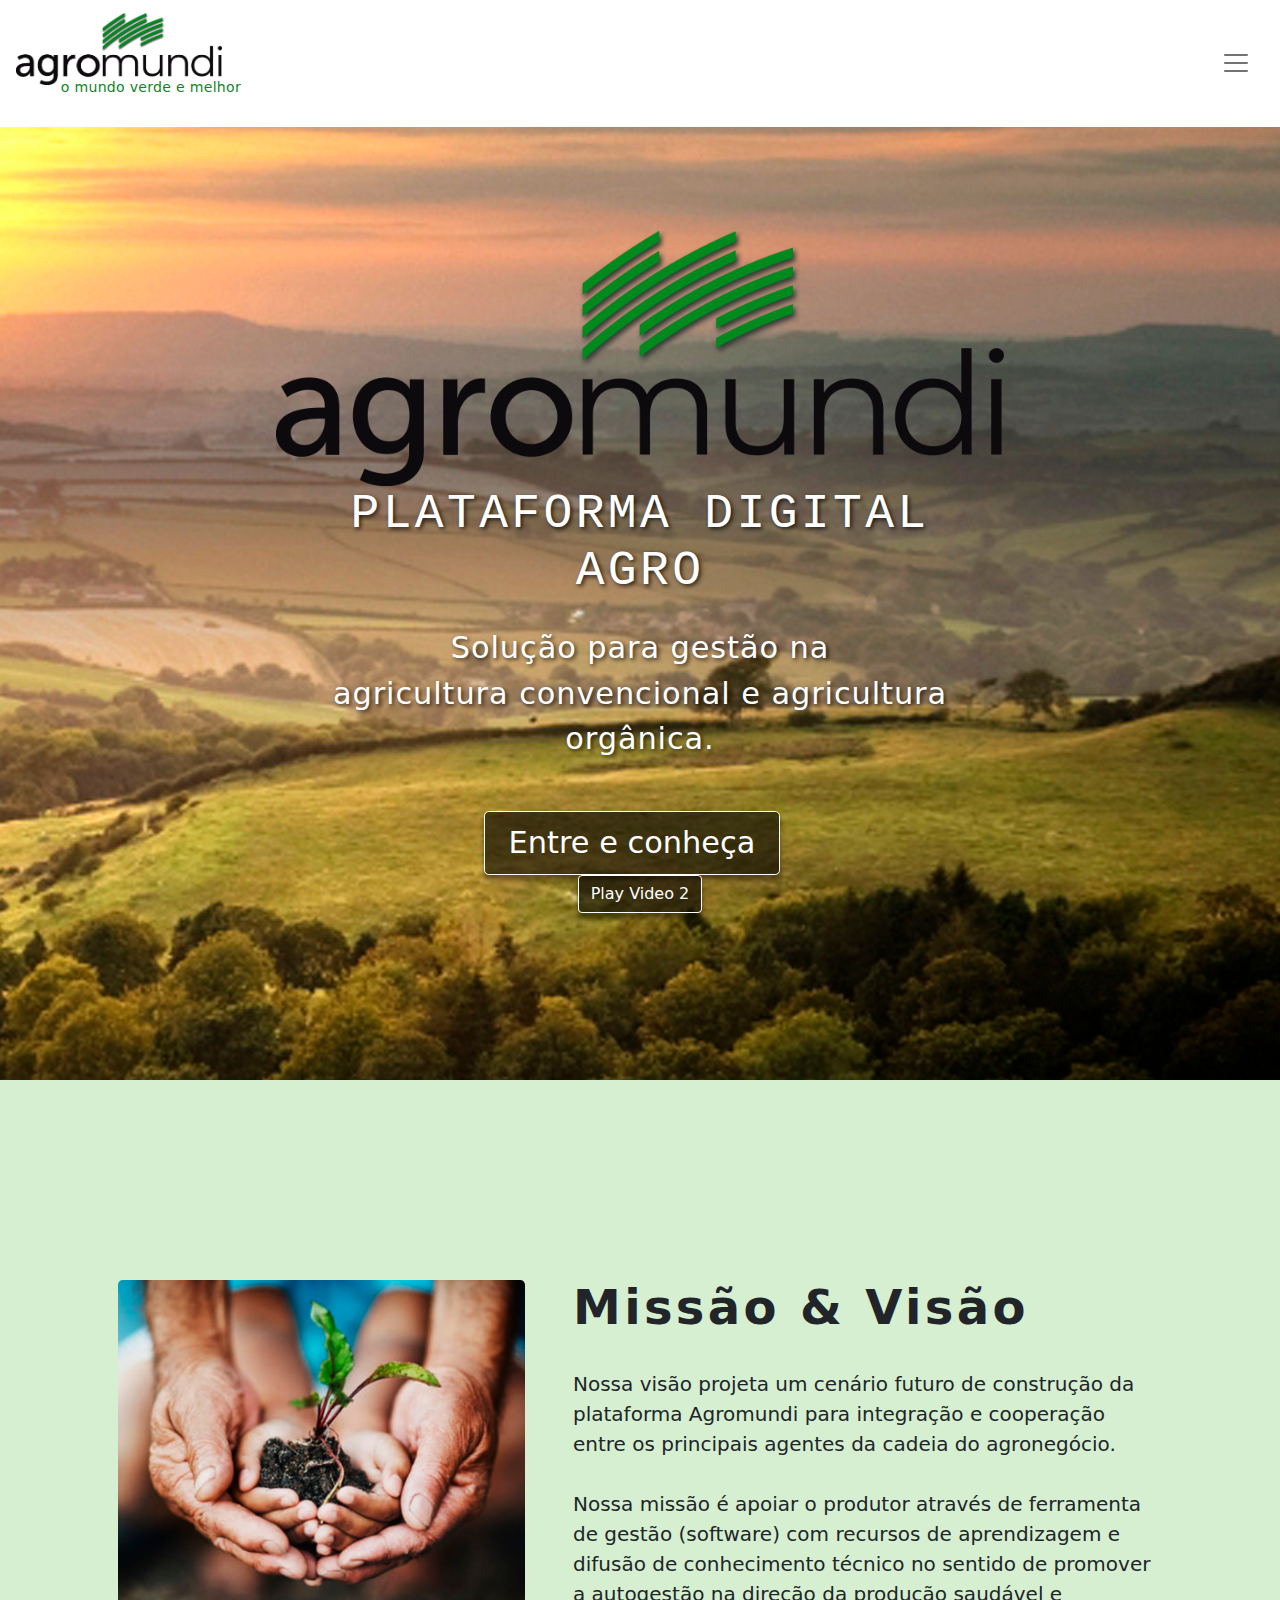
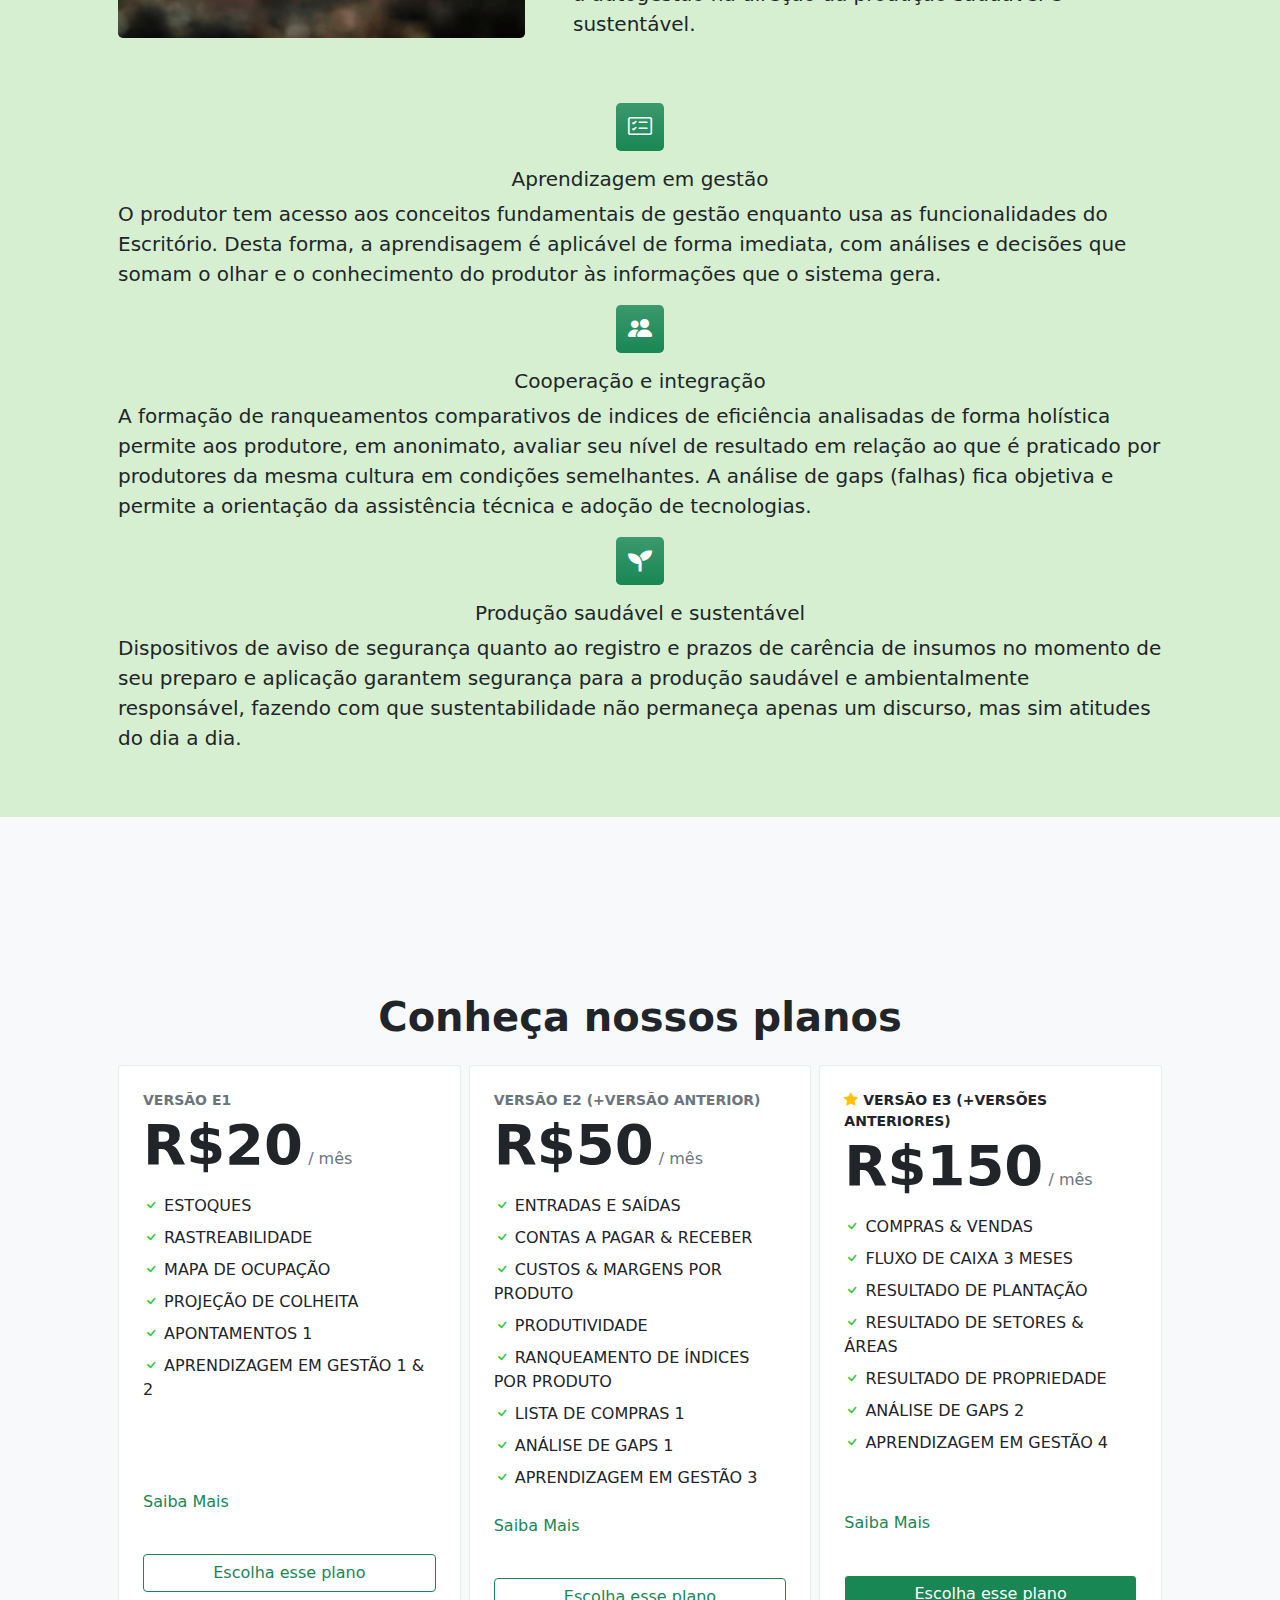
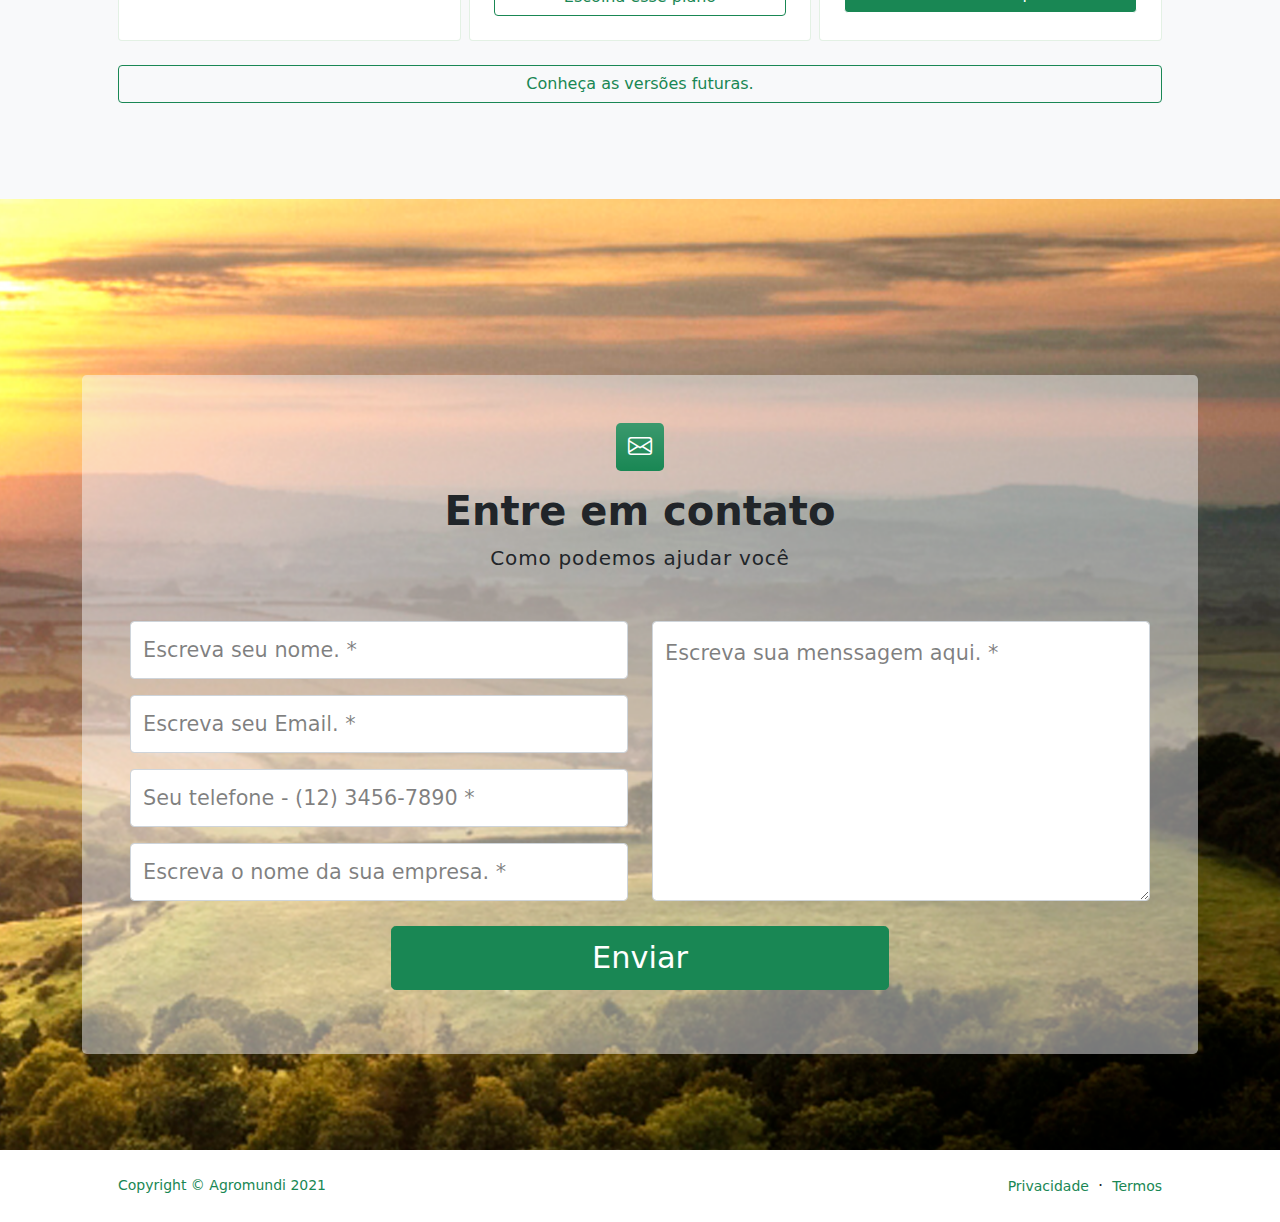
==== commit 27a05886: "ajustes" ====
--- a/index.html
+++ b/index.html
@@ -12,14 +12,13 @@
     <link rel="icon" type="image/x-icon" href="assets/icon_agromundi.png" />
 
     <!-- Core theme CSS (includes Bootstrap)-->
-    <link href="css/styles.css" rel="stylesheet" />
+    <link href="assets/css/styles.css" rel="stylesheet" />
 
     <!-- Bootstrap icons-->
     <link href="https://cdn.jsdelivr.net/npm/bootstrap-icons@1.5.0/font/bootstrap-icons.css" rel="stylesheet" />
 
     <!-- Font-awesome -->
     <link rel="stylesheet" href="https://cdnjs.cloudflare.com/ajax/libs/font-awesome/5.15.3/css/all.min.css" />
-
 
 </head>
 
@@ -36,26 +35,15 @@
                     </a>
                 </span>
                 <button class="navbar-toggler" type="button" data-bs-toggle="collapse" data-bs-target="#navbarSupportedContent" aria-controls="navbarSupportedContent" aria-expanded="false" aria-label="Toggle navigation">
-                    <span class="navbar-toggler-icon"></span>
-                </button>
+                    <span class="navbar-toggler-icon"></span></button>
                 <div class="collapse navbar-collapse" id="navbarSupportedContent">
                     <div class="col-md-9">
                         <ul class="navbar-nav mb-2 mb-lg-0">
-                            <li class="nav-item">
-                                <a class="nav-link" href="#inicio">INÍCIO</a>
-                            </li>
-                            <li class="nav-item">
-                                <a class="nav-link" href="#missao">MISSÃO & VISÃO</a>
-                            </li>
-                            <li class="nav-item">
-                                <a class="nav-link" href="#versoes">SOFTWARE / VERSÕES</a>
-                            </li>
-                            <li class="nav-item">
-                                <a class="nav-link" href="#contato">ENTRE EM CONTATO</a>
-                            </li>
-                            <li class="nav-item">
-                                <a class="nav-link" href="/auth/criar-conta">CADASTRE-SE</a>
-                            </li>
+                            <li class="nav-item"><a class="nav-link" href="#inicio">INÍCIO</a></li>
+                            <li class="nav-item"><a class="nav-link" href="#missao">MISSÃO & VISÃO</a></li>
+                            <li class="nav-item"><a class="nav-link" href="#versoes">SOFTWARE / VERSÕES</a></li>
+                            <li class="nav-item"><a class="nav-link" href="#contato">ENTRE EM CONTATO</a></li>
+                            <li class="nav-item"><a class="nav-link" href="/auth/criar-conta">CADASTRE-SE</a></li>
                         </ul>
                     </div>
                     <div class="col-md-3 login">
@@ -101,29 +89,25 @@
                                 <a class="btn btn-primary btn-lg px-4 me-sm-3" href="#features">Entre e conheça</a>
                             </div>
                             <!-- Button trigger modal -->
-                            <!-- <button type="button" class="btn btn-primary video-btn" data-toggle="modal"
-                                data-src="https://escritorio-agricola-videos.s3-sa-east-1.amazonaws.com/seja_bem_vindo.mp4"
-                                data-target="#myModal">
+                            <button type="button" class="btn btn-primary video-btn" data-toggle="modal" data-src="https://escritorio-agricola-videos.s3-sa-east-1.amazonaws.com/seja_bem_vindo.mp4" data-target="#myModal">
                                 Play Video 2
-                            </button> -->
+                            </button>
 
                             <!-- Modal -->
-                            <!-- <div class="modal fade" id="myModal" tabindex="-1" role="dialog"
-                                aria-labelledby="exampleModalLabel" aria-hidden="true">
+                            <div class="modal fade" id="myModal" tabindex="-1" role="dialog" aria-labelledby="exampleModalLabel" aria-hidden="true">
                                 <div class="modal-dialog" role="document">
                                     <div class="modal-content">
                                         <div class="modal-body">
                                             <button type="button" class="close" data-dismiss="modal" aria-label="Close">
                                                 <span aria-hidden="true">&times;</span>
-                                            </button>                                             
+                                            </button>
                                             <div class="embed-responsive embed-responsive-16by9">
-                                                <iframe class="embed-responsive-item" src="" id="video"
-                                                    allowscriptaccess="always" allow="autoplay"></iframe>
+                                                <iframe class="embed-responsive-item" src="" id="video" allowscriptaccess="always" allow="autoplay"></iframe>
                                             </div>
                                         </div>
                                     </div>
                                 </div>
-                            </div> -->
+                            </div>
                         </div>
                     </div>
                 </div>
@@ -451,7 +435,7 @@
     <!-- Bootstrap core JS-->
     <script src="https://cdn.jsdelivr.net/npm/bootstrap@5.0.1/dist/js/bootstrap.bundle.min.js"></script>
     <!-- Core theme JS-->
-    <script src="/js/scripts.js"></script>
+    <script src="assets//js/scripts.js"></script>
 </body>
 
 </html>--- a/assets/css/styles.css
+++ b/assets/css/styles.css
@@ -0,0 +1,10881 @@
+@charset "UTF-8";
+@import url(https://fonts.googleapis.com/css?family=PT+Sans+Narrow:400,700);
+
+/*!
+* Start Bootstrap - Modern Business v5.0.0 (https://startbootstrap.com/template-overviews/modern-business)
+* Copyright 2013-2021 Start Bootstrap
+* Licensed under MIT (https://github.com/StartBootstrap/startbootstrap-modern-business/blob/master/LICENSE)
+*/
+
+
+/*!
+ * Bootstrap v5.0.1 (https://getbootstrap.com/)
+ * Copyright 2011-2021 The Bootstrap Authors
+ * Copyright 2011-2021 Twitter, Inc.
+ * Licensed under MIT (https://github.com/twbs/bootstrap/blob/main/LICENSE)
+ */
+
+:root {
+    --bs-blue: #0d6efd;
+    --bs-indigo: #6610f2;
+    --bs-purple: #6f42c1;
+    --bs-pink: #d63384;
+    --bs-red: #dc3545;
+    --bs-orange: #fd7e14;
+    --bs-yellow: #ffc107;
+    --bs-green: #198754;
+    --bs-teal: #20c997;
+    --bs-cyan: #0dcaf0;
+    --bs-white: #fff;
+    --bs-gray: #6c757d;
+    --bs-gray-dark: #343a40;
+    --bs-primary: #0d6efd;
+    --bs-secondary: #6c757d;
+    --bs-success: #198754;
+    --bs-info: #0dcaf0;
+    --bs-warning: #ffc107;
+    --bs-danger: #dc3545;
+    --bs-light: #f8f9fa;
+    --bs-dark: #212529;
+    --bs-font-sans-serif: system-ui, -apple-system, "Segoe UI", Roboto, "Helvetica Neue", Arial, "Noto Sans", "Liberation Sans", sans-serif, "Apple Color Emoji", "Segoe UI Emoji", "Segoe UI Symbol", "Noto Color Emoji";
+    --bs-font-monospace: SFMono-Regular, Menlo, Monaco, Consolas, "Liberation Mono", "Courier New", monospace;
+    --bs-gradient: linear-gradient(180deg, rgba(255, 255, 255, 0.15), rgba(255, 255, 255, 0));
+}
+
+*,
+*::before,
+*::after {
+    box-sizing: border-box;
+}
+
+@media (prefers-reduced-motion: no-preference) {
+     :root {
+        scroll-behavior: smooth;
+    }
+}
+
+body {
+    margin: 0;
+    font-family: var(--bs-font-sans-serif);
+    font-size: 1rem;
+    font-weight: 400;
+    line-height: 1.5;
+    color: #212529;
+    background-color: #fff;
+    -webkit-text-size-adjust: 100%;
+    -webkit-tap-highlight-color: rgba(0, 0, 0, 0);
+}
+
+hr {
+    margin: 1rem 0;
+    color: inherit;
+    background-color: currentColor;
+    border: 0;
+    opacity: 0.25;
+}
+
+hr:not([size]) {
+    height: 1px;
+}
+
+h6,
+.h6,
+h5,
+.h5,
+h4,
+.h4,
+h3,
+.h3,
+h2,
+.h2,
+h1,
+.h1 {
+    margin-top: 0;
+    margin-bottom: 0.5rem;
+    font-weight: 500;
+    line-height: 1.2;
+}
+
+h1,
+.h1 {
+    font-size: calc(1.375rem + 1.5vw);
+}
+
+@media (min-width: 1200px) {
+    h1,
+    .h1 {
+        font-size: 2.5rem;
+    }
+}
+
+h2,
+.h2 {
+    font-size: calc(1.325rem + 0.9vw);
+}
+
+@media (min-width: 1200px) {
+    h2,
+    .h2 {
+        font-size: 2rem;
+    }
+}
+
+h3,
+.h3 {
+    font-size: calc(1.3rem + 0.6vw);
+}
+
+@media (min-width: 1200px) {
+    h3,
+    .h3 {
+        font-size: 1.75rem;
+    }
+}
+
+h4,
+.h4 {
+    font-size: calc(1.275rem + 0.3vw);
+}
+
+@media (min-width: 1200px) {
+    h4,
+    .h4 {
+        font-size: 1.5rem;
+    }
+}
+
+h5,
+.h5 {
+    font-size: 1.25rem;
+}
+
+h6,
+.h6 {
+    font-size: 1rem;
+}
+
+p {
+    margin-top: 0;
+    margin-bottom: 1rem;
+}
+
+abbr[title],
+abbr[data-bs-original-title] {
+    -webkit-text-decoration: underline dotted;
+    text-decoration: underline dotted;
+    cursor: help;
+    -webkit-text-decoration-skip-ink: none;
+    text-decoration-skip-ink: none;
+}
+
+address {
+    margin-bottom: 1rem;
+    font-style: normal;
+    line-height: inherit;
+}
+
+ol,
+ul {
+    padding-left: 2rem;
+}
+
+ol,
+ul,
+dl {
+    margin-top: 0;
+    margin-bottom: 1rem;
+}
+
+ol ol,
+ul ul,
+ol ul,
+ul ol {
+    margin-bottom: 0;
+}
+
+dt {
+    font-weight: 700;
+}
+
+dd {
+    margin-bottom: 0.5rem;
+    margin-left: 0;
+}
+
+blockquote {
+    margin: 0 0 1rem;
+}
+
+b,
+strong {
+    font-weight: bolder;
+}
+
+small,
+.small {
+    font-size: 0.875em;
+}
+
+mark,
+.mark {
+    padding: 0.2em;
+    background-color: #fcf8e3;
+}
+
+sub,
+sup {
+    position: relative;
+    font-size: 0.75em;
+    line-height: 0;
+    vertical-align: baseline;
+}
+
+sub {
+    bottom: -0.25em;
+}
+
+sup {
+    top: -0.5em;
+}
+
+a {
+    color: #188643;
+    text-decoration: none;
+}
+
+a:hover {
+    color: #434952;
+    text-decoration: underline;
+    text-underline-offset: 20%;
+}
+
+a:not([href]):not([class]),
+a:not([href]):not([class]):hover {
+    color: inherit;
+    text-decoration: none;
+}
+
+pre,
+code,
+kbd,
+samp {
+    font-family: var(--bs-font-monospace);
+    font-size: 1em;
+    direction: ltr/* rtl:ignore */
+    ;
+    unicode-bidi: bidi-override;
+}
+
+pre {
+    display: block;
+    margin-top: 0;
+    margin-bottom: 1rem;
+    overflow: auto;
+    font-size: 0.875em;
+}
+
+pre code {
+    font-size: inherit;
+    color: inherit;
+    word-break: normal;
+}
+
+code {
+    font-size: 0.875em;
+    color: #d63384;
+    word-wrap: break-word;
+}
+
+a>code {
+    color: inherit;
+}
+
+kbd {
+    padding: 0.2rem 0.4rem;
+    font-size: 0.875em;
+    color: #fff;
+    background-color: #212529;
+    border-radius: 0.2rem;
+}
+
+kbd kbd {
+    padding: 0;
+    font-size: 1em;
+    font-weight: 700;
+}
+
+figure {
+    margin: 0 0 1rem;
+}
+
+img,
+svg {
+    vertical-align: middle;
+}
+
+table {
+    caption-side: bottom;
+    border-collapse: collapse;
+}
+
+caption {
+    padding-top: 0.5rem;
+    padding-bottom: 0.5rem;
+    color: #6c757d;
+    text-align: left;
+}
+
+th {
+    text-align: inherit;
+    text-align: -webkit-match-parent;
+}
+
+thead,
+tbody,
+tfoot,
+tr,
+td,
+th {
+    border-color: inherit;
+    border-style: solid;
+    border-width: 0;
+}
+
+label {
+    display: inline-block;
+}
+
+button {
+    border-radius: 0;
+}
+
+button:focus:not(:focus-visible) {
+    outline: 0;
+}
+
+input,
+button,
+select,
+optgroup,
+textarea {
+    margin: 0;
+    font-family: inherit;
+    font-size: inherit;
+    line-height: inherit;
+}
+
+button,
+select {
+    text-transform: none;
+}
+
+[role=button] {
+    cursor: pointer;
+}
+
+select {
+    word-wrap: normal;
+}
+
+select:disabled {
+    opacity: 1;
+}
+
+[list]::-webkit-calendar-picker-indicator {
+    display: none;
+}
+
+button,
+[type=button],
+[type=reset],
+[type=submit] {
+    -webkit-appearance: button;
+}
+
+button:not(:disabled),
+[type=button]:not(:disabled),
+[type=reset]:not(:disabled),
+[type=submit]:not(:disabled) {
+    cursor: pointer;
+}
+
+::-moz-focus-inner {
+    padding: 0;
+    border-style: none;
+}
+
+textarea {
+    resize: vertical;
+}
+
+fieldset {
+    min-width: 0;
+    padding: 0;
+    margin: 0;
+    border: 0;
+}
+
+legend {
+    float: left;
+    width: 100%;
+    padding: 0;
+    margin-bottom: 0.5rem;
+    font-size: calc(1.275rem + 0.3vw);
+    line-height: inherit;
+}
+
+@media (min-width: 1200px) {
+    legend {
+        font-size: 1.5rem;
+    }
+}
+
+legend+* {
+    clear: left;
+}
+
+::-webkit-datetime-edit-fields-wrapper,
+::-webkit-datetime-edit-text,
+::-webkit-datetime-edit-minute,
+::-webkit-datetime-edit-hour-field,
+::-webkit-datetime-edit-day-field,
+::-webkit-datetime-edit-month-field,
+::-webkit-datetime-edit-year-field {
+    padding: 0;
+}
+
+::-webkit-inner-spin-button {
+    height: auto;
+}
+
+[type=search] {
+    outline-offset: -2px;
+    -webkit-appearance: textfield;
+}
+
+
+/* rtl:raw:
+[type="tel"],
+[type="url"],
+[type="email"],
+[type="number"] {
+  direction: ltr;
+}
+*/
+
+::-webkit-search-decoration {
+    -webkit-appearance: none;
+}
+
+::-webkit-color-swatch-wrapper {
+    padding: 0;
+}
+
+::file-selector-button {
+    font: inherit;
+}
+
+::-webkit-file-upload-button {
+    font: inherit;
+    -webkit-appearance: button;
+}
+
+output {
+    display: inline-block;
+}
+
+iframe {
+    border: 0;
+}
+
+summary {
+    display: list-item;
+    cursor: pointer;
+}
+
+progress {
+    vertical-align: baseline;
+}
+
+[hidden] {
+    display: none !important;
+}
+
+.lead {
+    font-size: 1.25rem;
+    font-weight: 300;
+}
+
+.lead-ajust {
+    font-weight: 300;
+    font-size: 1.90rem;
+    letter-spacing: 0.03em;
+    text-align: center;
+}
+
+.lead-contact {
+    font-weight: 300;
+    font-size: 1.25rem;
+    letter-spacing: 0.04em;
+    text-align: center;
+}
+
+.text-shadow-1 {
+    text-shadow: 2px 2px 4px rgba(0, 0, 0, 0.76);
+}
+
+.display-1 {
+    font-size: calc(1.625rem + 4.5vw);
+    font-weight: 300;
+    line-height: 1.2;
+}
+
+@media (min-width: 1200px) {
+    .display-1 {
+        font-size: 5rem;
+    }
+}
+
+.display-2 {
+    font-size: calc(1.575rem + 3.9vw);
+    font-weight: 300;
+    line-height: 1.2;
+}
+
+@media (min-width: 1200px) {
+    .display-2 {
+        font-size: 4.5rem;
+    }
+}
+
+.display-3 {
+    font-size: calc(1.525rem + 3.3vw);
+    font-weight: 300;
+    line-height: 1.2;
+}
+
+@media (min-width: 1200px) {
+    .display-3 {
+        font-size: 4rem;
+    }
+}
+
+.display-4 {
+    font-size: calc(1.475rem + 2.7vw);
+    font-weight: 300;
+    line-height: 1.2;
+}
+
+@media (min-width: 1200px) {
+    .display-4 {
+        font-size: 3.5rem;
+    }
+}
+
+.display-5 {
+    font-size: calc(1.425rem + 2.1vw);
+    font-weight: 100;
+    line-height: 1.2;
+    text-align: center;
+}
+
+@media (min-width: 1200px) {
+    .display-5 {
+        font-size: 3rem;
+        letter-spacing: 0.07em;
+        text-align: center;
+    }
+}
+
+.display-6 {
+    font-size: calc(1.375rem + 1.5vw);
+    font-weight: 300;
+    line-height: 1.2;
+}
+
+@media (min-width: 1200px) {
+    .display-6 {
+        font-size: 2.5rem;
+    }
+}
+
+.display-7 {
+    font-size: calc(1.425rem + 2.1vw);
+    font-weight: 100;
+    line-height: 1.2;
+    text-align: center;
+}
+
+@media (min-width: 1200px) {
+    .display-7 {
+        font-size: 3rem;
+        letter-spacing: 0.07em;
+        text-align: left;
+    }
+}
+
+.list-unstyled {
+    padding-left: 0;
+    list-style: none;
+}
+
+.list-inline {
+    padding-left: 0;
+    list-style: none;
+}
+
+.list-inline-item {
+    display: inline-block;
+}
+
+.list-inline-item:not(:last-child) {
+    margin-right: 0.5rem;
+}
+
+.initialism {
+    font-size: 0.875em;
+    text-transform: uppercase;
+}
+
+.blockquote {
+    margin-bottom: 1rem;
+    font-size: 1.25rem;
+}
+
+.blockquote> :last-child {
+    margin-bottom: 0;
+}
+
+.blockquote-footer {
+    margin-top: -1rem;
+    margin-bottom: 1rem;
+    font-size: 0.875em;
+    color: #6c757d;
+}
+
+.blockquote-footer::before {
+    content: "— ";
+}
+
+.img-fluid {
+    max-width: 100%;
+    height: auto;
+}
+
+.img-thumbnail {
+    padding: 0.25rem;
+    background-color: #fff;
+    border: 1px solid #dee2e6;
+    border-radius: 0.25rem;
+    max-width: 100%;
+    height: auto;
+}
+
+.figure {
+    display: inline-block;
+}
+
+.figure-img {
+    margin-bottom: 0.5rem;
+    line-height: 1;
+}
+
+.figure-caption {
+    font-size: 0.875em;
+    color: #6c757d;
+}
+
+.container,
+.container-fluid,
+.container-xxl,
+.container-xl,
+.container-lg,
+.container-md,
+.container-sm {
+    width: 100%;
+    padding-right: var(--bs-gutter-x, 0.75rem);
+    padding-left: var(--bs-gutter-x, 0.75rem);
+    margin-right: auto;
+    margin-left: auto;
+}
+
+@media (min-width: 576px) {
+    .container-sm,
+    .container {
+        max-width: 540px;
+    }
+}
+
+@media (min-width: 768px) {
+    .container-md,
+    .container-sm,
+    .container {
+        max-width: 720px;
+    }
+}
+
+@media (min-width: 992px) {
+    .container-lg,
+    .container-md,
+    .container-sm,
+    .container {
+        max-width: 960px;
+    }
+}
+
+@media (min-width: 1200px) {
+    .container-xl,
+    .container-lg,
+    .container-md,
+    .container-sm,
+    .container {
+        max-width: 1140px;
+    }
+}
+
+@media (min-width: 1400px) {
+    .container-xxl,
+    .container-xl,
+    .container-lg,
+    .container-md,
+    .container-sm,
+    .container {
+        max-width: 1320px;
+    }
+}
+
+.row {
+    --bs-gutter-x: 1.5rem;
+    --bs-gutter-y: 0;
+    display: flex;
+    flex-wrap: wrap;
+    margin-top: calc(var(--bs-gutter-y) * -1);
+    margin-right: calc(var(--bs-gutter-x) / -2);
+    margin-left: calc(var(--bs-gutter-x) / -2);
+}
+
+.row>* {
+    flex-shrink: 0;
+    width: 100%;
+    max-width: 100%;
+    padding-right: calc(var(--bs-gutter-x) / 2);
+    padding-left: calc(var(--bs-gutter-x) / 2);
+    margin-top: var(--bs-gutter-y);
+}
+
+.col {
+    flex: 1 0 0%;
+}
+
+.row-cols-auto>* {
+    flex: 0 0 auto;
+    width: auto;
+}
+
+.row-cols-1>* {
+    flex: 0 0 auto;
+    width: 100%;
+}
+
+.row-cols-2>* {
+    flex: 0 0 auto;
+    width: 50%;
+}
+
+.row-cols-3>* {
+    flex: 0 0 auto;
+    width: 33.3333333333%;
+}
+
+.row-cols-4>* {
+    flex: 0 0 auto;
+    width: 25%;
+}
+
+.row-cols-5>* {
+    flex: 0 0 auto;
+    width: 20%;
+}
+
+.row-cols-6>* {
+    flex: 0 0 auto;
+    width: 16.6666666667%;
+}
+
+.col-auto {
+    flex: 0 0 auto;
+    width: auto;
+}
+
+.col-1 {
+    flex: 0 0 auto;
+    width: 8.3333333333%;
+}
+
+.col-2 {
+    flex: 0 0 auto;
+    width: 16.6666666667%;
+}
+
+.col-3 {
+    flex: 0 0 auto;
+    width: 25%;
+}
+
+.col-4 {
+    flex: 0 0 auto;
+    width: 33.3333333333%;
+}
+
+.col-5 {
+    flex: 0 0 auto;
+    width: 41.6666666667%;
+}
+
+.col-6 {
+    flex: 0 0 auto;
+    width: 50%;
+}
+
+.col-7 {
+    flex: 0 0 auto;
+    width: 58.3333333333%;
+}
+
+.col-8 {
+    flex: 0 0 auto;
+    width: 66.6666666667%;
+}
+
+.col-9 {
+    flex: 0 0 auto;
+    width: 75%;
+}
+
+.col-10 {
+    flex: 0 0 auto;
+    width: 83.3333333333%;
+}
+
+.col-11 {
+    flex: 0 0 auto;
+    width: 91.6666666667%;
+}
+
+.col-12 {
+    flex: 0 0 auto;
+    width: 100%;
+}
+
+.offset-1 {
+    margin-left: 8.3333333333%;
+}
+
+.offset-2 {
+    margin-left: 16.6666666667%;
+}
+
+.offset-3 {
+    margin-left: 25%;
+}
+
+.offset-4 {
+    margin-left: 33.3333333333%;
+}
+
+.offset-5 {
+    margin-left: 41.6666666667%;
+}
+
+.offset-6 {
+    margin-left: 50%;
+}
+
+.offset-7 {
+    margin-left: 58.3333333333%;
+}
+
+.offset-8 {
+    margin-left: 66.6666666667%;
+}
+
+.offset-9 {
+    margin-left: 75%;
+}
+
+.offset-10 {
+    margin-left: 83.3333333333%;
+}
+
+.offset-11 {
+    margin-left: 91.6666666667%;
+}
+
+.g-0,
+.gx-0 {
+    --bs-gutter-x: 0;
+}
+
+.g-0,
+.gy-0 {
+    --bs-gutter-y: 0;
+}
+
+.g-1,
+.gx-1 {
+    --bs-gutter-x: 0.25rem;
+}
+
+.g-1,
+.gy-1 {
+    --bs-gutter-y: 0.25rem;
+}
+
+.g-2,
+.gx-2 {
+    --bs-gutter-x: 0.5rem;
+}
+
+.g-2,
+.gy-2 {
+    --bs-gutter-y: 0.5rem;
+}
+
+.g-3,
+.gx-3 {
+    --bs-gutter-x: 1rem;
+}
+
+.g-3,
+.gy-3 {
+    --bs-gutter-y: 1rem;
+}
+
+.g-4,
+.gx-4,
+.gxmt-4 {
+    --bs-gutter-x: 1.5rem;
+}
+
+.g-4,
+.gy-4 {
+    --bs-gutter-y: 1.5rem;
+}
+
+.g-5,
+.gx-5 {
+    --bs-gutter-x: 3rem;
+    margin-top: 15vh;
+}
+
+.g-5,
+.gy-5 {
+    --bs-gutter-y: 3rem;
+}
+
+@media (min-width: 576px) {
+    .col-sm {
+        flex: 1 0 0%;
+    }
+    .row-cols-sm-auto>* {
+        flex: 0 0 auto;
+        width: auto;
+    }
+    .row-cols-sm-1>* {
+        flex: 0 0 auto;
+        width: 100%;
+    }
+    .row-cols-sm-2>* {
+        flex: 0 0 auto;
+        width: 50%;
+    }
+    .row-cols-sm-3>* {
+        flex: 0 0 auto;
+        width: 33.3333333333%;
+    }
+    .row-cols-sm-4>* {
+        flex: 0 0 auto;
+        width: 25%;
+    }
+    .row-cols-sm-5>* {
+        flex: 0 0 auto;
+        width: 20%;
+    }
+    .row-cols-sm-6>* {
+        flex: 0 0 auto;
+        width: 16.6666666667%;
+    }
+    .col-sm-auto {
+        flex: 0 0 auto;
+        width: auto;
+    }
+    .col-sm-1 {
+        flex: 0 0 auto;
+        width: 8.3333333333%;
+    }
+    .col-sm-2 {
+        flex: 0 0 auto;
+        width: 16.6666666667%;
+    }
+    .col-sm-3 {
+        flex: 0 0 auto;
+        width: 25%;
+    }
+    .col-sm-4 {
+        flex: 0 0 auto;
+        width: 33.3333333333%;
+    }
+    .col-sm-5 {
+        flex: 0 0 auto;
+        width: 41.6666666667%;
+    }
+    .col-sm-6 {
+        flex: 0 0 auto;
+        width: 50%;
+    }
+    .col-sm-7 {
+        flex: 0 0 auto;
+        width: 58.3333333333%;
+    }
+    .col-sm-8 {
+        flex: 0 0 auto;
+        width: 66.6666666667%;
+    }
+    .col-sm-9 {
+        flex: 0 0 auto;
+        width: 75%;
+    }
+    .col-sm-10 {
+        flex: 0 0 auto;
+        width: 83.3333333333%;
+    }
+    .col-sm-11 {
+        flex: 0 0 auto;
+        width: 91.6666666667%;
+    }
+    .col-sm-12 {
+        flex: 0 0 auto;
+        width: 100%;
+    }
+    .offset-sm-0 {
+        margin-left: 0;
+    }
+    .offset-sm-1 {
+        margin-left: 8.3333333333%;
+    }
+    .offset-sm-2 {
+        margin-left: 16.6666666667%;
+    }
+    .offset-sm-3 {
+        margin-left: 25%;
+    }
+    .offset-sm-4 {
+        margin-left: 33.3333333333%;
+    }
+    .offset-sm-5 {
+        margin-left: 41.6666666667%;
+    }
+    .offset-sm-6 {
+        margin-left: 50%;
+    }
+    .offset-sm-7 {
+        margin-left: 58.3333333333%;
+    }
+    .offset-sm-8 {
+        margin-left: 66.6666666667%;
+    }
+    .offset-sm-9 {
+        margin-left: 75%;
+    }
+    .offset-sm-10 {
+        margin-left: 83.3333333333%;
+    }
+    .offset-sm-11 {
+        margin-left: 91.6666666667%;
+    }
+    .g-sm-0,
+    .gx-sm-0 {
+        --bs-gutter-x: 0;
+    }
+    .g-sm-0,
+    .gy-sm-0 {
+        --bs-gutter-y: 0;
+    }
+    .g-sm-1,
+    .gx-sm-1 {
+        --bs-gutter-x: 0.25rem;
+    }
+    .g-sm-1,
+    .gy-sm-1 {
+        --bs-gutter-y: 0.25rem;
+    }
+    .g-sm-2,
+    .gx-sm-2 {
+        --bs-gutter-x: 0.5rem;
+    }
+    .g-sm-2,
+    .gy-sm-2 {
+        --bs-gutter-y: 0.5rem;
+    }
+    .g-sm-3,
+    .gx-sm-3 {
+        --bs-gutter-x: 1rem;
+    }
+    .g-sm-3,
+    .gy-sm-3 {
+        --bs-gutter-y: 1rem;
+    }
+    .g-sm-4,
+    .gx-sm-4 {
+        --bs-gutter-x: 1.5rem;
+    }
+    .g-sm-4,
+    .gy-sm-4 {
+        --bs-gutter-y: 1.5rem;
+    }
+    .g-sm-5,
+    .gx-sm-5 {
+        --bs-gutter-x: 3rem;
+    }
+    .g-sm-5,
+    .gy-sm-5 {
+        --bs-gutter-y: 3rem;
+    }
+}
+
+@media (min-width: 768px) {
+    .col-md {
+        flex: 1 0 0%;
+    }
+    .row-cols-md-auto>* {
+        flex: 0 0 auto;
+        width: auto;
+    }
+    .row-cols-md-1>* {
+        flex: 0 0 auto;
+        width: 100%;
+    }
+    .row-cols-md-2>* {
+        flex: 0 0 auto;
+        width: 50%;
+    }
+    .row-cols-md-3>* {
+        flex: 0 0 auto;
+        width: 33.3333333333%;
+    }
+    .row-cols-md-4>* {
+        flex: 0 0 auto;
+        width: 25%;
+    }
+    .row-cols-md-5>* {
+        flex: 0 0 auto;
+        width: 20%;
+    }
+    .row-cols-md-6>* {
+        flex: 0 0 auto;
+        width: 16.6666666667%;
+    }
+    .col-md-auto {
+        flex: 0 0 auto;
+        width: auto;
+    }
+    .col-md-1 {
+        flex: 0 0 auto;
+        width: 8.3333333333%;
+    }
+    .col-md-2 {
+        flex: 0 0 auto;
+        width: 16.6666666667%;
+    }
+    .col-md-3 {
+        flex: 0 0 auto;
+        width: 25%;
+        text-align: center;
+    }
+    .login p {
+        font-weight: 500;
+    }
+    .login div {
+        justify-content: center;
+    }
+    .login div a img {
+        width: 12rem;
+    }
+    .col-md-4 {
+        flex: 0 0 auto;
+        width: 33.3333333333%;
+    }
+    .col-md-5 {
+        flex: 0 0 auto;
+        width: 41.6666666667%;
+    }
+    .col-md-6 {
+        flex: 0 0 auto;
+        width: 50%;
+    }
+    .col-md-7 {
+        flex: 0 0 auto;
+        width: 58.3333333333%;
+    }
+    .col-md-8 {
+        flex: 0 0 auto;
+        width: 66.6666666667%;
+    }
+    .col-md-9 {
+        flex: 0 0 auto;
+        width: 75%;
+    }
+    .col-md-10 {
+        flex: 0 0 auto;
+        width: 83.3333333333%;
+    }
+    .col-md-11 {
+        flex: 0 0 auto;
+        width: 91.6666666667%;
+    }
+    .col-md-12 {
+        flex: 0 0 auto;
+        width: 100%;
+    }
+    .offset-md-0 {
+        margin-left: 0;
+    }
+    .offset-md-1 {
+        margin-left: 8.3333333333%;
+    }
+    .offset-md-2 {
+        margin-left: 16.6666666667%;
+    }
+    .offset-md-3 {
+        margin-left: 25%;
+    }
+    .offset-md-4 {
+        margin-left: 33.3333333333%;
+    }
+    .offset-md-5 {
+        margin-left: 41.6666666667%;
+    }
+    .offset-md-6 {
+        margin-left: 50%;
+    }
+    .offset-md-7 {
+        margin-left: 58.3333333333%;
+    }
+    .offset-md-8 {
+        margin-left: 66.6666666667%;
+    }
+    .offset-md-9 {
+        margin-left: 75%;
+    }
+    .offset-md-10 {
+        margin-left: 83.3333333333%;
+    }
+    .offset-md-11 {
+        margin-left: 91.6666666667%;
+    }
+    .g-md-0,
+    .gx-md-0 {
+        --bs-gutter-x: 0;
+    }
+    .g-md-0,
+    .gy-md-0 {
+        --bs-gutter-y: 0;
+    }
+    .g-md-1,
+    .gx-md-1 {
+        --bs-gutter-x: 0.25rem;
+    }
+    .g-md-1,
+    .gy-md-1 {
+        --bs-gutter-y: 0.25rem;
+    }
+    .g-md-2,
+    .gx-md-2 {
+        --bs-gutter-x: 0.5rem;
+    }
+    .g-md-2,
+    .gy-md-2 {
+        --bs-gutter-y: 0.5rem;
+    }
+    .g-md-3,
+    .gx-md-3 {
+        --bs-gutter-x: 1rem;
+    }
+    .g-md-3,
+    .gy-md-3 {
+        --bs-gutter-y: 1rem;
+    }
+    .g-md-4,
+    .gx-md-4 {
+        --bs-gutter-x: 1.5rem;
+    }
+    .g-md-4,
+    .gy-md-4 {
+        --bs-gutter-y: 1.5rem;
+    }
+    .g-md-5,
+    .gx-md-5 {
+        --bs-gutter-x: 3rem;
+    }
+    .g-md-5,
+    .gy-md-5 {
+        --bs-gutter-y: 3rem;
+    }
+}
+
+@media (min-width: 992px) {
+    .col-lg {
+        flex: 1 0 0%;
+    }
+    .row-cols-lg-auto>* {
+        flex: 0 0 auto;
+        width: auto;
+    }
+    .row-cols-lg-1>* {
+        flex: 0 0 auto;
+        width: 100%;
+    }
+    .row-cols-lg-2>* {
+        flex: 0 0 auto;
+        width: 50%;
+    }
+    .row-cols-lg-3>* {
+        flex: 0 0 auto;
+        width: 33.3333333333%;
+    }
+    .row-cols-lg-4>* {
+        flex: 0 0 auto;
+        width: 25%;
+    }
+    .row-cols-lg-5>* {
+        flex: 0 0 auto;
+        width: 20%;
+    }
+    .row-cols-lg-6>* {
+        flex: 0 0 auto;
+        width: 16.6666666667%;
+    }
+    .col-lg-auto {
+        flex: 0 0 auto;
+        width: auto;
+    }
+    .col-lg-1 {
+        flex: 0 0 auto;
+        width: 8.3333333333%;
+    }
+    .col-lg-2 {
+        flex: 0 0 auto;
+        width: 16.6666666667%;
+    }
+    .col-lg-3 {
+        flex: 0 0 auto;
+        width: 25%;
+    }
+    .col-lg-4 {
+        flex: 0 0 auto;
+        width: 33.3333333333%;
+    }
+    .col-lg-5 {
+        flex: 0 0 auto;
+        width: 41.6666666667%;
+    }
+    .col-lg-6 {
+        flex: 0 0 auto;
+        width: 50%;
+    }
+    .col-lg-7 {
+        flex: 0 0 auto;
+        width: 58.3333333333%;
+    }
+    .col-lg-8 {
+        flex: 0 0 auto;
+        width: 66.6666666667%;
+    }
+    .col-lg-9 {
+        flex: 0 0 auto;
+        width: 75%;
+    }
+    .col-lg-10 {
+        flex: 0 0 auto;
+        width: 83.3333333333%;
+    }
+    .col-lg-11 {
+        flex: 0 0 auto;
+        width: 91.6666666667%;
+    }
+    .col-lg-12 {
+        flex: 0 0 auto;
+        width: 100%;
+    }
+    .offset-lg-0 {
+        margin-left: 0;
+    }
+    .offset-lg-1 {
+        margin-left: 8.3333333333%;
+    }
+    .offset-lg-2 {
+        margin-left: 16.6666666667%;
+    }
+    .offset-lg-3 {
+        margin-left: 25%;
+    }
+    .offset-lg-4 {
+        margin-left: 33.3333333333%;
+    }
+    .offset-lg-5 {
+        margin-left: 41.6666666667%;
+    }
+    .offset-lg-6 {
+        margin-left: 50%;
+    }
+    .offset-lg-7 {
+        margin-left: 58.3333333333%;
+    }
+    .offset-lg-8 {
+        margin-left: 66.6666666667%;
+    }
+    .offset-lg-9 {
+        margin-left: 75%;
+    }
+    .offset-lg-10 {
+        margin-left: 83.3333333333%;
+    }
+    .offset-lg-11 {
+        margin-left: 91.6666666667%;
+    }
+    .g-lg-0,
+    .gx-lg-0 {
+        --bs-gutter-x: 0;
+    }
+    .g-lg-0,
+    .gy-lg-0 {
+        --bs-gutter-y: 0;
+    }
+    .g-lg-1,
+    .gx-lg-1 {
+        --bs-gutter-x: 0.25rem;
+    }
+    .g-lg-1,
+    .gy-lg-1 {
+        --bs-gutter-y: 0.25rem;
+    }
+    .g-lg-2,
+    .gx-lg-2 {
+        --bs-gutter-x: 0.5rem;
+    }
+    .g-lg-2,
+    .gy-lg-2 {
+        --bs-gutter-y: 0.5rem;
+    }
+    .g-lg-3,
+    .gx-lg-3 {
+        --bs-gutter-x: 1rem;
+    }
+    .g-lg-3,
+    .gy-lg-3 {
+        --bs-gutter-y: 1rem;
+    }
+    .g-lg-4,
+    .gx-lg-4 {
+        --bs-gutter-x: 1.5rem;
+    }
+    .g-lg-4,
+    .gy-lg-4 {
+        --bs-gutter-y: 1.5rem;
+    }
+    .g-lg-5,
+    .gx-lg-5 {
+        --bs-gutter-x: 3rem;
+    }
+    .g-lg-5,
+    .gy-lg-5 {
+        --bs-gutter-y: 3rem;
+    }
+}
+
+@media (min-width: 1200px) {
+    .col-xl {
+        flex: 1 0 0%;
+    }
+    .row-cols-xl-auto>* {
+        flex: 0 0 auto;
+        width: auto;
+    }
+    .row-cols-xl-1>* {
+        flex: 0 0 auto;
+        width: 100%;
+    }
+    .row-cols-xl-2>* {
+        flex: 0 0 auto;
+        width: 50%;
+    }
+    .row-cols-xl-3>* {
+        flex: 0 0 auto;
+        width: 33.3333333333%;
+    }
+    .row-cols-xl-4>* {
+        flex: 0 0 auto;
+        width: 25%;
+    }
+    .row-cols-xl-5>* {
+        flex: 0 0 auto;
+        width: 20%;
+    }
+    .row-cols-xl-6>* {
+        flex: 0 0 auto;
+        width: 16.6666666667%;
+    }
+    .col-xl-auto {
+        flex: 0 0 auto;
+        width: auto;
+    }
+    .col-xl-1 {
+        flex: 0 0 auto;
+        width: 8.3333333333%;
+    }
+    .col-xl-2 {
+        flex: 0 0 auto;
+        width: 16.6666666667%;
+    }
+    .col-xl-3 {
+        flex: 0 0 auto;
+        width: 25%;
+    }
+    .col-xl-4 {
+        flex: 0 0 auto;
+        width: 33.3333333333%;
+    }
+    .col-xl-5 {
+        flex: 0 0 auto;
+        width: 41.6666666667%;
+    }
+    .col-xl-6 {
+        flex: 0 0 auto;
+        width: 50%;
+    }
+    .col-xl-7 {
+        flex: 0 0 auto;
+        width: 58.3333333333%;
+    }
+    .col-xl-8 {
+        flex: 0 0 auto;
+        width: 66.6666666667%;
+    }
+    .col-xl-9 {
+        flex: 0 0 auto;
+        width: 75%;
+    }
+    .col-xl-10 {
+        flex: 0 0 auto;
+        width: 83.3333333333%;
+    }
+    .col-xl-11 {
+        flex: 0 0 auto;
+        width: 91.6666666667%;
+    }
+    .col-xl-12 {
+        flex: 0 0 auto;
+        width: 100%;
+    }
+    .offset-xl-0 {
+        margin-left: 0;
+    }
+    .offset-xl-1 {
+        margin-left: 8.3333333333%;
+    }
+    .offset-xl-2 {
+        margin-left: 16.6666666667%;
+    }
+    .offset-xl-3 {
+        margin-left: 25%;
+    }
+    .offset-xl-4 {
+        margin-left: 33.3333333333%;
+    }
+    .offset-xl-5 {
+        margin-left: 41.6666666667%;
+    }
+    .offset-xl-6 {
+        margin-left: 50%;
+    }
+    .offset-xl-7 {
+        margin-left: 58.3333333333%;
+    }
+    .offset-xl-8 {
+        margin-left: 66.6666666667%;
+    }
+    .offset-xl-9 {
+        margin-left: 75%;
+    }
+    .offset-xl-10 {
+        margin-left: 83.3333333333%;
+    }
+    .offset-xl-11 {
+        margin-left: 91.6666666667%;
+    }
+    .g-xl-0,
+    .gx-xl-0 {
+        --bs-gutter-x: 0;
+    }
+    .g-xl-0,
+    .gy-xl-0 {
+        --bs-gutter-y: 0;
+    }
+    .g-xl-1,
+    .gx-xl-1 {
+        --bs-gutter-x: 0.25rem;
+    }
+    .g-xl-1,
+    .gy-xl-1 {
+        --bs-gutter-y: 0.25rem;
+    }
+    .g-xl-2,
+    .gx-xl-2 {
+        --bs-gutter-x: 0.5rem;
+    }
+    .g-xl-2,
+    .gy-xl-2 {
+        --bs-gutter-y: 0.5rem;
+    }
+    .g-xl-3,
+    .gx-xl-3 {
+        --bs-gutter-x: 1rem;
+    }
+    .g-xl-3,
+    .gy-xl-3 {
+        --bs-gutter-y: 1rem;
+    }
+    .g-xl-4,
+    .gx-xl-4 {
+        --bs-gutter-x: 1.5rem;
+    }
+    .g-xl-4,
+    .gy-xl-4 {
+        --bs-gutter-y: 1.5rem;
+    }
+    .g-xl-5,
+    .gx-xl-5 {
+        --bs-gutter-x: 3rem;
+    }
+    .g-xl-5,
+    .gy-xl-5 {
+        --bs-gutter-y: 3rem;
+    }
+}
+
+@media (min-width: 1400px) {
+    .col-xxl {
+        flex: 1 0 0%;
+    }
+    .row-cols-xxl-auto>* {
+        flex: 0 0 auto;
+        width: auto;
+    }
+    .row-cols-xxl-1>* {
+        flex: 0 0 auto;
+        width: 100%;
+    }
+    .row-cols-xxl-2>* {
+        flex: 0 0 auto;
+        width: 50%;
+    }
+    .row-cols-xxl-3>* {
+        flex: 0 0 auto;
+        width: 33.3333333333%;
+    }
+    .row-cols-xxl-4>* {
+        flex: 0 0 auto;
+        width: 25%;
+    }
+    .row-cols-xxl-5>* {
+        flex: 0 0 auto;
+        width: 20%;
+    }
+    .row-cols-xxl-6>* {
+        flex: 0 0 auto;
+        width: 16.6666666667%;
+    }
+    .col-xxl-auto {
+        flex: 0 0 auto;
+        width: auto;
+    }
+    .col-xxl-1 {
+        flex: 0 0 auto;
+        width: 8.3333333333%;
+    }
+    .col-xxl-2 {
+        flex: 0 0 auto;
+        width: 16.6666666667%;
+    }
+    .col-xxl-3 {
+        flex: 0 0 auto;
+        width: 25%;
+    }
+    .col-xxl-4 {
+        flex: 0 0 auto;
+        width: 33.3333333333%;
+    }
+    .col-xxl-5 {
+        flex: 0 0 auto;
+        width: 41.6666666667%;
+    }
+    .col-xxl-6 {
+        flex: 0 0 auto;
+        width: 50%;
+    }
+    .col-xxl-7 {
+        flex: 0 0 auto;
+        width: 58.3333333333%;
+    }
+    .col-xxl-8 {
+        flex: 0 0 auto;
+        width: 66.6666666667%;
+    }
+    .col-xxl-9 {
+        flex: 0 0 auto;
+        width: 75%;
+    }
+    .col-xxl-10 {
+        flex: 0 0 auto;
+        width: 83.3333333333%;
+    }
+    .col-xxl-11 {
+        flex: 0 0 auto;
+        width: 91.6666666667%;
+    }
+    .col-xxl-12 {
+        flex: 0 0 auto;
+        width: 100%;
+    }
+    .offset-xxl-0 {
+        margin-left: 0;
+    }
+    .offset-xxl-1 {
+        margin-left: 8.3333333333%;
+    }
+    .offset-xxl-2 {
+        margin-left: 16.6666666667%;
+    }
+    .offset-xxl-3 {
+        margin-left: 25%;
+    }
+    .offset-xxl-4 {
+        margin-left: 33.3333333333%;
+    }
+    .offset-xxl-5 {
+        margin-left: 41.6666666667%;
+    }
+    .offset-xxl-6 {
+        margin-left: 50%;
+    }
+    .offset-xxl-7 {
+        margin-left: 58.3333333333%;
+    }
+    .offset-xxl-8 {
+        margin-left: 66.6666666667%;
+    }
+    .offset-xxl-9 {
+        margin-left: 75%;
+    }
+    .offset-xxl-10 {
+        margin-left: 83.3333333333%;
+    }
+    .offset-xxl-11 {
+        margin-left: 91.6666666667%;
+    }
+    .g-xxl-0,
+    .gx-xxl-0 {
+        --bs-gutter-x: 0;
+    }
+    .g-xxl-0,
+    .gy-xxl-0 {
+        --bs-gutter-y: 0;
+    }
+    .g-xxl-1,
+    .gx-xxl-1 {
+        --bs-gutter-x: 0.25rem;
+    }
+    .g-xxl-1,
+    .gy-xxl-1 {
+        --bs-gutter-y: 0.25rem;
+    }
+    .g-xxl-2,
+    .gx-xxl-2 {
+        --bs-gutter-x: 0.5rem;
+    }
+    .g-xxl-2,
+    .gy-xxl-2 {
+        --bs-gutter-y: 0.5rem;
+    }
+    .g-xxl-3,
+    .gx-xxl-3 {
+        --bs-gutter-x: 1rem;
+    }
+    .g-xxl-3,
+    .gy-xxl-3 {
+        --bs-gutter-y: 1rem;
+    }
+    .g-xxl-4,
+    .gx-xxl-4 {
+        --bs-gutter-x: 1.5rem;
+    }
+    .g-xxl-4,
+    .gy-xxl-4 {
+        --bs-gutter-y: 1.5rem;
+    }
+    .g-xxl-5,
+    .gx-xxl-5 {
+        --bs-gutter-x: 3rem;
+    }
+    .g-xxl-5,
+    .gy-xxl-5 {
+        --bs-gutter-y: 3rem;
+    }
+}
+
+.table {
+    --bs-table-bg: transparent;
+    --bs-table-accent-bg: transparent;
+    --bs-table-striped-color: #212529;
+    --bs-table-striped-bg: rgba(0, 0, 0, 0.05);
+    --bs-table-active-color: #212529;
+    --bs-table-active-bg: rgba(0, 0, 0, 0.1);
+    --bs-table-hover-color: #212529;
+    --bs-table-hover-bg: rgba(0, 0, 0, 0.075);
+    width: 100%;
+    margin-bottom: 1rem;
+    color: #212529;
+    vertical-align: top;
+    border-color: #dee2e6;
+}
+
+.table> :not(caption)>*>* {
+    padding: 0.5rem 0.5rem;
+    background-color: var(--bs-table-bg);
+    border-bottom-width: 1px;
+    box-shadow: inset 0 0 0 9999px var(--bs-table-accent-bg);
+}
+
+.table>tbody {
+    vertical-align: inherit;
+}
+
+.table>thead {
+    vertical-align: bottom;
+}
+
+.table> :not(:last-child)> :last-child>* {
+    border-bottom-color: currentColor;
+}
+
+.caption-top {
+    caption-side: top;
+}
+
+.table-sm> :not(caption)>*>* {
+    padding: 0.25rem 0.25rem;
+}
+
+.table-bordered> :not(caption)>* {
+    border-width: 1px 0;
+}
+
+.table-bordered> :not(caption)>*>* {
+    border-width: 0 1px;
+}
+
+.table-borderless> :not(caption)>*>* {
+    border-bottom-width: 0;
+}
+
+.table-striped>tbody>tr:nth-of-type(odd) {
+    --bs-table-accent-bg: var(--bs-table-striped-bg);
+    color: var(--bs-table-striped-color);
+}
+
+.table-active {
+    --bs-table-accent-bg: var(--bs-table-active-bg);
+    color: var(--bs-table-active-color);
+}
+
+.table-hover>tbody>tr:hover {
+    --bs-table-accent-bg: var(--bs-table-hover-bg);
+    color: var(--bs-table-hover-color);
+}
+
+.table-primary {
+    --bs-table-bg: #cfe2ff;
+    --bs-table-striped-bg: #c5d7f2;
+    --bs-table-striped-color: #000;
+    --bs-table-active-bg: #bacbe6;
+    --bs-table-active-color: #000;
+    --bs-table-hover-bg: #bfd1ec;
+    --bs-table-hover-color: #000;
+    color: #000;
+    border-color: #bacbe6;
+}
+
+.table-secondary {
+    --bs-table-bg: #e2e3e5;
+    --bs-table-striped-bg: #d7d8da;
+    --bs-table-striped-color: #000;
+    --bs-table-active-bg: #cbccce;
+    --bs-table-active-color: #000;
+    --bs-table-hover-bg: #d1d2d4;
+    --bs-table-hover-color: #000;
+    color: #000;
+    border-color: #cbccce;
+}
+
+.table-success {
+    --bs-table-bg: #d1e7dd;
+    --bs-table-striped-bg: #c7dbd2;
+    --bs-table-striped-color: #000;
+    --bs-table-active-bg: #bcd0c7;
+    --bs-table-active-color: #000;
+    --bs-table-hover-bg: #c1d6cc;
+    --bs-table-hover-color: #000;
+    color: #000;
+    border-color: #bcd0c7;
+}
+
+.table-info {
+    --bs-table-bg: #cff4fc;
+    --bs-table-striped-bg: #c5e8ef;
+    --bs-table-striped-color: #000;
+    --bs-table-active-bg: #badce3;
+    --bs-table-active-color: #000;
+    --bs-table-hover-bg: #bfe2e9;
+    --bs-table-hover-color: #000;
+    color: #000;
+    border-color: #badce3;
+}
+
+.table-warning {
+    --bs-table-bg: #fff3cd;
+    --bs-table-striped-bg: #f2e7c3;
+    --bs-table-striped-color: #000;
+    --bs-table-active-bg: #e6dbb9;
+    --bs-table-active-color: #000;
+    --bs-table-hover-bg: #ece1be;
+    --bs-table-hover-color: #000;
+    color: #000;
+    border-color: #e6dbb9;
+}
+
+.table-danger {
+    --bs-table-bg: #f8d7da;
+    --bs-table-striped-bg: #eccccf;
+    --bs-table-striped-color: #000;
+    --bs-table-active-bg: #dfc2c4;
+    --bs-table-active-color: #000;
+    --bs-table-hover-bg: #e5c7ca;
+    --bs-table-hover-color: #000;
+    color: #000;
+    border-color: #dfc2c4;
+}
+
+.table-light {
+    --bs-table-bg: #f8f9fa;
+    --bs-table-striped-bg: #ecedee;
+    --bs-table-striped-color: #000;
+    --bs-table-active-bg: #dfe0e1;
+    --bs-table-active-color: #000;
+    --bs-table-hover-bg: #e5e6e7;
+    --bs-table-hover-color: #000;
+    color: #000;
+    border-color: #dfe0e1;
+}
+
+.table-dark {
+    --bs-table-bg: #212529;
+    --bs-table-striped-bg: #2c3034;
+    --bs-table-striped-color: #fff;
+    --bs-table-active-bg: #373b3e;
+    --bs-table-active-color: #fff;
+    --bs-table-hover-bg: #323539;
+    --bs-table-hover-color: #fff;
+    color: #fff;
+    border-color: #373b3e;
+}
+
+.table-responsive {
+    overflow-x: auto;
+    -webkit-overflow-scrolling: touch;
+}
+
+@media (max-width: 575.98px) {
+    .table-responsive-sm {
+        overflow-x: auto;
+        -webkit-overflow-scrolling: touch;
+    }
+}
+
+@media (max-width: 767.98px) {
+    .table-responsive-md {
+        overflow-x: auto;
+        -webkit-overflow-scrolling: touch;
+    }
+}
+
+@media (max-width: 991.98px) {
+    .table-responsive-lg {
+        overflow-x: auto;
+        -webkit-overflow-scrolling: touch;
+    }
+}
+
+@media (max-width: 1199.98px) {
+    .table-responsive-xl {
+        overflow-x: auto;
+        -webkit-overflow-scrolling: touch;
+    }
+}
+
+@media (max-width: 1399.98px) {
+    .table-responsive-xxl {
+        overflow-x: auto;
+        -webkit-overflow-scrolling: touch;
+    }
+}
+
+.form-label {
+    margin-bottom: 0.5rem;
+}
+
+.col-form-label {
+    padding-top: calc(0.375rem + 1px);
+    padding-bottom: calc(0.375rem + 1px);
+    margin-bottom: 0;
+    font-size: inherit;
+    line-height: 1.5;
+}
+
+.col-form-label-lg {
+    padding-top: calc(0.5rem + 1px);
+    padding-bottom: calc(0.5rem + 1px);
+    font-size: 1.25rem;
+}
+
+.col-form-label-sm {
+    padding-top: calc(0.25rem + 1px);
+    padding-bottom: calc(0.25rem + 1px);
+    font-size: 0.875rem;
+}
+
+.form-text {
+    margin-top: 0.25rem;
+    font-size: 0.875em;
+    color: #6c757d;
+}
+
+.form-control {
+    display: block;
+    width: 100%;
+    padding: 0.375rem 0.75rem;
+    font-size: 1.3rem;
+    font-weight: 400;
+    line-height: 1.5;
+    color: #212529;
+    background-color: #fff;
+    background-clip: padding-box;
+    border: 1px solid #ced4da;
+    -webkit-appearance: none;
+    -moz-appearance: none;
+    appearance: none;
+    border-radius: 0.25rem;
+    transition: border-color 0.15s ease-in-out, box-shadow 0.15s ease-in-out;
+}
+
+@media (prefers-reduced-motion: reduce) {
+    .form-control {
+        transition: none;
+    }
+}
+
+.form-control[type=file] {
+    overflow: hidden;
+}
+
+.form-control[type=file]:not(:disabled):not([readonly]) {
+    cursor: pointer;
+}
+
+.form-control:focus {
+    color: #212529;
+    background-color: #fff;
+    border-color: #86b7fe;
+    outline: 0;
+    box-shadow: 0 0 0 0.25rem rgba(13, 110, 253, 0.25);
+}
+
+.form-control::-webkit-date-and-time-value {
+    height: 1.5em;
+}
+
+.form-control::-moz-placeholder {
+    color: #6c757d;
+    opacity: 1;
+}
+
+.form-control:-ms-input-placeholder {
+    color: #6c757d;
+    opacity: 1;
+}
+
+.form-control::placeholder {
+    color: #6c757d;
+    opacity: 1;
+}
+
+.form-control:disabled,
+.form-control[readonly] {
+    background-color: #e9ecef;
+    opacity: 1;
+}
+
+.form-control::file-selector-button {
+    padding: 0.375rem 0.75rem;
+    margin: -0.375rem -0.75rem;
+    -webkit-margin-end: 0.75rem;
+    margin-inline-end: 0.75rem;
+    color: #212529;
+    background-color: #e9ecef;
+    pointer-events: none;
+    border-color: inherit;
+    border-style: solid;
+    border-width: 0;
+    border-inline-end-width: 1px;
+    border-radius: 0;
+    transition: color 0.15s ease-in-out, background-color 0.15s ease-in-out, border-color 0.15s ease-in-out, box-shadow 0.15s ease-in-out;
+}
+
+@media (prefers-reduced-motion: reduce) {
+    .form-control::file-selector-button {
+        transition: none;
+    }
+}
+
+.form-control:hover:not(:disabled):not([readonly])::file-selector-button {
+    background-color: #dde0e3;
+}
+
+.form-control::-webkit-file-upload-button {
+    padding: 0.375rem 0.75rem;
+    margin: -0.375rem -0.75rem;
+    -webkit-margin-end: 0.75rem;
+    margin-inline-end: 0.75rem;
+    color: #212529;
+    background-color: #e9ecef;
+    pointer-events: none;
+    border-color: inherit;
+    border-style: solid;
+    border-width: 0;
+    border-inline-end-width: 1px;
+    border-radius: 0;
+    -webkit-transition: color 0.15s ease-in-out, background-color 0.15s ease-in-out, border-color 0.15s ease-in-out, box-shadow 0.15s ease-in-out;
+    transition: color 0.15s ease-in-out, background-color 0.15s ease-in-out, border-color 0.15s ease-in-out, box-shadow 0.15s ease-in-out;
+}
+
+@media (prefers-reduced-motion: reduce) {
+    .form-control::-webkit-file-upload-button {
+        -webkit-transition: none;
+        transition: none;
+    }
+}
+
+.form-control:hover:not(:disabled):not([readonly])::-webkit-file-upload-button {
+    background-color: #dde0e3;
+}
+
+.form-control-plaintext {
+    display: block;
+    width: 100%;
+    padding: 0.375rem 0;
+    margin-bottom: 0;
+    line-height: 1.5;
+    color: #212529;
+    background-color: transparent;
+    border: solid transparent;
+    border-width: 1px 0;
+}
+
+.form-control-plaintext.form-control-sm,
+.form-control-plaintext.form-control-lg {
+    padding-right: 0;
+    padding-left: 0;
+}
+
+.form-control-sm {
+    min-height: calc(1.5em + 0.5rem + 2px);
+    padding: 0.25rem 0.5rem;
+    font-size: 0.875rem;
+    border-radius: 0.2rem;
+}
+
+.form-control-sm::file-selector-button {
+    padding: 0.25rem 0.5rem;
+    margin: -0.25rem -0.5rem;
+    -webkit-margin-end: 0.5rem;
+    margin-inline-end: 0.5rem;
+}
+
+.form-control-sm::-webkit-file-upload-button {
+    padding: 0.25rem 0.5rem;
+    margin: -0.25rem -0.5rem;
+    -webkit-margin-end: 0.5rem;
+    margin-inline-end: 0.5rem;
+}
+
+.form-control-lg {
+    min-height: calc(1.5em + 1rem + 2px);
+    padding: 0.5rem 1rem;
+    font-size: 1.25rem;
+    border-radius: 0.3rem;
+}
+
+.form-control-lg::file-selector-button {
+    padding: 0.5rem 1rem;
+    margin: -0.5rem -1rem;
+    -webkit-margin-end: 1rem;
+    margin-inline-end: 1rem;
+}
+
+.form-control-lg::-webkit-file-upload-button {
+    padding: 0.5rem 1rem;
+    margin: -0.5rem -1rem;
+    -webkit-margin-end: 1rem;
+    margin-inline-end: 1rem;
+}
+
+textarea.form-control {
+    min-height: calc(1.5em + 0.75rem + 2px);
+}
+
+textarea.form-control-sm {
+    min-height: calc(1.5em + 0.5rem + 2px);
+}
+
+textarea.form-control-lg {
+    min-height: calc(1.5em + 1rem + 2px);
+}
+
+.form-control-color {
+    max-width: 3rem;
+    height: auto;
+    padding: 0.375rem;
+}
+
+.form-control-color:not(:disabled):not([readonly]) {
+    cursor: pointer;
+}
+
+.form-control-color::-moz-color-swatch {
+    height: 1.5em;
+    border-radius: 0.25rem;
+}
+
+.form-control-color::-webkit-color-swatch {
+    height: 1.5em;
+    border-radius: 0.25rem;
+}
+
+.form-select {
+    display: block;
+    width: 100%;
+    padding: 0.375rem 2.25rem 0.375rem 0.75rem;
+    font-size: 1rem;
+    font-weight: 400;
+    line-height: 1.5;
+    color: #212529;
+    background-color: #fff;
+    background-image: url("data:image/svg+xml,%3csvg xmlns='http://www.w3.org/2000/svg' viewBox='0 0 16 16'%3e%3cpath fill='none' stroke='%23343a40' stroke-linecap='round' stroke-linejoin='round' stroke-width='2' d='M2 5l6 6 6-6'/%3e%3c/svg%3e");
+    background-repeat: no-repeat;
+    background-position: right 0.75rem center;
+    background-size: 16px 12px;
+    border: 1px solid #ced4da;
+    border-radius: 0.25rem;
+    -webkit-appearance: none;
+    -moz-appearance: none;
+    appearance: none;
+}
+
+.form-select:focus {
+    border-color: #86b7fe;
+    outline: 0;
+    box-shadow: 0 0 0 0.25rem rgba(13, 110, 253, 0.25);
+}
+
+.form-select[multiple],
+.form-select[size]:not([size="1"]) {
+    padding-right: 0.75rem;
+    background-image: none;
+}
+
+.form-select:disabled {
+    background-color: #e9ecef;
+}
+
+.form-select:-moz-focusring {
+    color: transparent;
+    text-shadow: 0 0 0 #212529;
+}
+
+.form-select-sm {
+    padding-top: 0.25rem;
+    padding-bottom: 0.25rem;
+    padding-left: 0.5rem;
+    font-size: 0.875rem;
+}
+
+.form-select-lg {
+    padding-top: 0.5rem;
+    padding-bottom: 0.5rem;
+    padding-left: 1rem;
+    font-size: 1.25rem;
+}
+
+.form-check {
+    display: block;
+    min-height: 1.5rem;
+    padding-left: 1.5em;
+    margin-bottom: 0.125rem;
+}
+
+.form-check .form-check-input {
+    float: left;
+    margin-left: -1.5em;
+}
+
+.form-check-input {
+    width: 1em;
+    height: 1em;
+    margin-top: 0.25em;
+    vertical-align: top;
+    background-color: #fff;
+    background-repeat: no-repeat;
+    background-position: center;
+    background-size: contain;
+    border: 1px solid rgba(0, 0, 0, 0.25);
+    -webkit-appearance: none;
+    -moz-appearance: none;
+    appearance: none;
+    -webkit-print-color-adjust: exact;
+    color-adjust: exact;
+}
+
+.form-check-input[type=checkbox] {
+    border-radius: 0.25em;
+}
+
+.form-check-input[type=radio] {
+    border-radius: 50%;
+}
+
+.form-check-input:active {
+    filter: brightness(90%);
+}
+
+.form-check-input:focus {
+    border-color: #86b7fe;
+    outline: 0;
+    box-shadow: 0 0 0 0.25rem rgba(13, 110, 253, 0.25);
+}
+
+.form-check-input:checked {
+    background-color: #0d6efd;
+    border-color: #0d6efd;
+}
+
+.form-check-input:checked[type=checkbox] {
+    background-image: url("data:image/svg+xml,%3csvg xmlns='http://www.w3.org/2000/svg' viewBox='0 0 20 20'%3e%3cpath fill='none' stroke='%23fff' stroke-linecap='round' stroke-linejoin='round' stroke-width='3' d='M6 10l3 3l6-6'/%3e%3c/svg%3e");
+}
+
+.form-check-input:checked[type=radio] {
+    background-image: url("data:image/svg+xml,%3csvg xmlns='http://www.w3.org/2000/svg' viewBox='-4 -4 8 8'%3e%3ccircle r='2' fill='%23fff'/%3e%3c/svg%3e");
+}
+
+.form-check-input[type=checkbox]:indeterminate {
+    background-color: #0d6efd;
+    border-color: #0d6efd;
+    background-image: url("data:image/svg+xml,%3csvg xmlns='http://www.w3.org/2000/svg' viewBox='0 0 20 20'%3e%3cpath fill='none' stroke='%23fff' stroke-linecap='round' stroke-linejoin='round' stroke-width='3' d='M6 10h8'/%3e%3c/svg%3e");
+}
+
+.form-check-input:disabled {
+    pointer-events: none;
+    filter: none;
+    opacity: 0.5;
+}
+
+.form-check-input[disabled]~.form-check-label,
+.form-check-input:disabled~.form-check-label {
+    opacity: 0.5;
+}
+
+.form-switch {
+    padding-left: 2.5em;
+}
+
+.form-switch .form-check-input {
+    width: 2em;
+    margin-left: -2.5em;
+    background-image: url("data:image/svg+xml,%3csvg xmlns='http://www.w3.org/2000/svg' viewBox='-4 -4 8 8'%3e%3ccircle r='3' fill='rgba%280, 0, 0, 0.25%29'/%3e%3c/svg%3e");
+    background-position: left center;
+    border-radius: 2em;
+    transition: background-position 0.15s ease-in-out;
+}
+
+@media (prefers-reduced-motion: reduce) {
+    .form-switch .form-check-input {
+        transition: none;
+    }
+}
+
+.form-switch .form-check-input:focus {
+    background-image: url("data:image/svg+xml,%3csvg xmlns='http://www.w3.org/2000/svg' viewBox='-4 -4 8 8'%3e%3ccircle r='3' fill='%2386b7fe'/%3e%3c/svg%3e");
+}
+
+.form-switch .form-check-input:checked {
+    background-position: right center;
+    background-image: url("data:image/svg+xml,%3csvg xmlns='http://www.w3.org/2000/svg' viewBox='-4 -4 8 8'%3e%3ccircle r='3' fill='%23fff'/%3e%3c/svg%3e");
+}
+
+.form-check-inline {
+    display: inline-block;
+    margin-right: 1rem;
+}
+
+.btn-check {
+    position: absolute;
+    clip: rect(0, 0, 0, 0);
+    pointer-events: none;
+}
+
+.btn-check[disabled]+.btn,
+.btn-check:disabled+.btn {
+    pointer-events: none;
+    filter: none;
+    opacity: 0.65;
+}
+
+.form-range {
+    width: 100%;
+    height: 1.5rem;
+    padding: 0;
+    background-color: transparent;
+    -webkit-appearance: none;
+    -moz-appearance: none;
+    appearance: none;
+}
+
+.form-range:focus {
+    outline: 0;
+}
+
+.form-range:focus::-webkit-slider-thumb {
+    box-shadow: 0 0 0 1px #fff, 0 0 0 0.25rem rgba(13, 110, 253, 0.25);
+}
+
+.form-range:focus::-moz-range-thumb {
+    box-shadow: 0 0 0 1px #fff, 0 0 0 0.25rem rgba(13, 110, 253, 0.25);
+}
+
+.form-range::-moz-focus-outer {
+    border: 0;
+}
+
+.form-range::-webkit-slider-thumb {
+    width: 1rem;
+    height: 1rem;
+    margin-top: -0.25rem;
+    background-color: #0d6efd;
+    border: 0;
+    border-radius: 1rem;
+    -webkit-transition: background-color 0.15s ease-in-out, border-color 0.15s ease-in-out, box-shadow 0.15s ease-in-out;
+    transition: background-color 0.15s ease-in-out, border-color 0.15s ease-in-out, box-shadow 0.15s ease-in-out;
+    -webkit-appearance: none;
+    appearance: none;
+}
+
+@media (prefers-reduced-motion: reduce) {
+    .form-range::-webkit-slider-thumb {
+        -webkit-transition: none;
+        transition: none;
+    }
+}
+
+.form-range::-webkit-slider-thumb:active {
+    background-color: #b6d4fe;
+}
+
+.form-range::-webkit-slider-runnable-track {
+    width: 100%;
+    height: 0.5rem;
+    color: transparent;
+    cursor: pointer;
+    background-color: #dee2e6;
+    border-color: transparent;
+    border-radius: 1rem;
+}
+
+.form-range::-moz-range-thumb {
+    width: 1rem;
+    height: 1rem;
+    background-color: #0d6efd;
+    border: 0;
+    border-radius: 1rem;
+    -moz-transition: background-color 0.15s ease-in-out, border-color 0.15s ease-in-out, box-shadow 0.15s ease-in-out;
+    transition: background-color 0.15s ease-in-out, border-color 0.15s ease-in-out, box-shadow 0.15s ease-in-out;
+    -moz-appearance: none;
+    appearance: none;
+}
+
+@media (prefers-reduced-motion: reduce) {
+    .form-range::-moz-range-thumb {
+        -moz-transition: none;
+        transition: none;
+    }
+}
+
+.form-range::-moz-range-thumb:active {
+    background-color: #b6d4fe;
+}
+
+.form-range::-moz-range-track {
+    width: 100%;
+    height: 0.5rem;
+    color: transparent;
+    cursor: pointer;
+    background-color: #dee2e6;
+    border-color: transparent;
+    border-radius: 1rem;
+}
+
+.form-range:disabled {
+    pointer-events: none;
+}
+
+.form-range:disabled::-webkit-slider-thumb {
+    background-color: #adb5bd;
+}
+
+.form-range:disabled::-moz-range-thumb {
+    background-color: #adb5bd;
+}
+
+.form-floating {
+    position: unset;
+}
+
+.form-floating>.form-control,
+.form-floating>.form-select {
+    height: calc(3.5rem + 2px);
+    padding: 1rem 0.75rem;
+}
+
+.form-floating>label {
+    position: absolute;
+    top: 0;
+    left: 0;
+    height: 100%;
+    padding: 1rem 0.75rem;
+    pointer-events: none;
+    border: 1px solid transparent;
+    transform-origin: 0 0;
+    transition: opacity 0.1s ease-in-out, transform 0.1s ease-in-out;
+}
+
+@media (prefers-reduced-motion: reduce) {
+    .form-floating>label {
+        transition: none;
+    }
+}
+
+.form-floating>.form-control::-moz-placeholder {
+    color: rgba(0, 0, 0, 0.507);
+}
+
+.form-floating>.form-control:-ms-input-placeholder {
+    color: rgba(0, 0, 0, 0.507);
+}
+
+.form-floating>.form-control::placeholder {
+    color: rgba(0, 0, 0, 0.507);
+}
+
+.form-floating>.form-control:not(:-moz-placeholder-shown) {
+    padding-top: 1.625rem;
+    padding-bottom: 0.625rem;
+}
+
+.form-floating>.form-control:not(:-ms-input-placeholder) {
+    padding-top: 1.625rem;
+    padding-bottom: 0.625rem;
+}
+
+.form-floating>.form-control:focus,
+.form-floating>.form-control:not(:placeholder-shown) {
+    padding-top: 1.625rem;
+    padding-bottom: 0.625rem;
+}
+
+.form-floating>.form-control:-webkit-autofill {
+    padding-top: 1.625rem;
+    padding-bottom: 0.625rem;
+}
+
+.form-floating>.form-select {
+    padding-top: 1.625rem;
+    padding-bottom: 0.625rem;
+}
+
+.form-floating>.form-control:not(:-moz-placeholder-shown)~label {
+    opacity: 0.65;
+    transform: scale(0.85) translateY(-0.5rem) translateX(0.15rem);
+}
+
+.form-floating>.form-control:not(:-ms-input-placeholder)~label {
+    opacity: 0.65;
+    transform: scale(0.85) translateY(-0.5rem) translateX(0.15rem);
+}
+
+.form-floating>.form-control:focus~label,
+.form-floating>.form-control:not(:placeholder-shown)~label,
+.form-floating>.form-select~label {
+    opacity: 0.65;
+    transform: scale(0.85) translateY(-0.5rem) translateX(0.15rem);
+}
+
+.form-floating>.form-control:-webkit-autofill~label {
+    opacity: 0.65;
+    transform: scale(0.85) translateY(-0.5rem) translateX(0.15rem);
+}
+
+.input-group {
+    position: relative;
+    display: flex;
+    flex-wrap: wrap;
+    align-items: stretch;
+    width: 100%;
+}
+
+.input-group>.form-control,
+.input-group>.form-select {
+    position: relative;
+    flex: 1 1 auto;
+    width: 1%;
+    min-width: 0;
+}
+
+.input-group>.form-control:focus,
+.input-group>.form-select:focus {
+    z-index: 3;
+}
+
+.input-group .btn {
+    position: relative;
+    z-index: 2;
+}
+
+.input-group .btn:focus {
+    z-index: 3;
+}
+
+.input-group-text {
+    display: flex;
+    align-items: center;
+    padding: 0.375rem 0.75rem;
+    font-size: 1rem;
+    font-weight: 400;
+    line-height: 1.5;
+    color: #212529;
+    text-align: center;
+    white-space: nowrap;
+    background-color: #e9ecef;
+    border: 1px solid #ced4da;
+    border-radius: 0.25rem;
+}
+
+.input-group-lg>.form-control,
+.input-group-lg>.form-select,
+.input-group-lg>.input-group-text,
+.input-group-lg>.btn {
+    padding: 0.5rem 1rem;
+    font-size: 1.25rem;
+    border-radius: 0.3rem;
+}
+
+.input-group-sm>.form-control,
+.input-group-sm>.form-select,
+.input-group-sm>.input-group-text,
+.input-group-sm>.btn {
+    padding: 0.25rem 0.5rem;
+    font-size: 0.875rem;
+    border-radius: 0.2rem;
+}
+
+.input-group-lg>.form-select,
+.input-group-sm>.form-select {
+    padding-right: 3rem;
+}
+
+.input-group:not(.has-validation)> :not(:last-child):not(.dropdown-toggle):not(.dropdown-menu),
+.input-group:not(.has-validation)>.dropdown-toggle:nth-last-child(n+3) {
+    border-top-right-radius: 0;
+    border-bottom-right-radius: 0;
+}
+
+.input-group.has-validation> :nth-last-child(n+3):not(.dropdown-toggle):not(.dropdown-menu),
+.input-group.has-validation>.dropdown-toggle:nth-last-child(n+4) {
+    border-top-right-radius: 0;
+    border-bottom-right-radius: 0;
+}
+
+.input-group> :not(:first-child):not(.dropdown-menu):not(.valid-tooltip):not(.valid-feedback):not(.invalid-tooltip):not(.invalid-feedback) {
+    margin-left: -1px;
+    border-top-left-radius: 0;
+    border-bottom-left-radius: 0;
+}
+
+.valid-feedback {
+    display: none;
+    width: 100%;
+    margin-top: 0.25rem;
+    font-size: 0.875em;
+    color: #198754;
+}
+
+.valid-tooltip {
+    position: absolute;
+    top: 100%;
+    z-index: 5;
+    display: none;
+    max-width: 100%;
+    padding: 0.25rem 0.5rem;
+    margin-top: 0.1rem;
+    font-size: 0.875rem;
+    color: #fff;
+    background-color: rgba(25, 135, 84, 0.9);
+    border-radius: 0.25rem;
+}
+
+.was-validated :valid~.valid-feedback,
+.was-validated :valid~.valid-tooltip,
+.is-valid~.valid-feedback,
+.is-valid~.valid-tooltip {
+    display: block;
+}
+
+.was-validated .form-control:valid,
+.form-control.is-valid {
+    border-color: #198754;
+    padding-right: calc(1.5em + 0.75rem);
+    background-image: url("data:image/svg+xml,%3csvg xmlns='http://www.w3.org/2000/svg' viewBox='0 0 8 8'%3e%3cpath fill='%23198754' d='M2.3 6.73L.6 4.53c-.4-1.04.46-1.4 1.1-.8l1.1 1.4 3.4-3.8c.6-.63 1.6-.27 1.2.7l-4 4.6c-.43.5-.8.4-1.1.1z'/%3e%3c/svg%3e");
+    background-repeat: no-repeat;
+    background-position: right calc(0.375em + 0.1875rem) center;
+    background-size: calc(0.75em + 0.375rem) calc(0.75em + 0.375rem);
+}
+
+.was-validated .form-control:valid:focus,
+.form-control.is-valid:focus {
+    border-color: #198754;
+    box-shadow: 0 0 0 0.25rem rgba(25, 135, 84, 0.25);
+}
+
+.was-validated textarea.form-control:valid,
+textarea.form-control.is-valid {
+    padding-right: calc(1.5em + 0.75rem);
+    background-position: top calc(0.375em + 0.1875rem) right calc(0.375em + 0.1875rem);
+}
+
+.was-validated .form-select:valid,
+.form-select.is-valid {
+    border-color: #198754;
+}
+
+.was-validated .form-select:valid:not([multiple]):not([size]),
+.was-validated .form-select:valid:not([multiple])[size="1"],
+.form-select.is-valid:not([multiple]):not([size]),
+.form-select.is-valid:not([multiple])[size="1"] {
+    padding-right: 4.125rem;
+    background-image: url("data:image/svg+xml,%3csvg xmlns='http://www.w3.org/2000/svg' viewBox='0 0 16 16'%3e%3cpath fill='none' stroke='%23343a40' stroke-linecap='round' stroke-linejoin='round' stroke-width='2' d='M2 5l6 6 6-6'/%3e%3c/svg%3e"), url("data:image/svg+xml,%3csvg xmlns='http://www.w3.org/2000/svg' viewBox='0 0 8 8'%3e%3cpath fill='%23198754' d='M2.3 6.73L.6 4.53c-.4-1.04.46-1.4 1.1-.8l1.1 1.4 3.4-3.8c.6-.63 1.6-.27 1.2.7l-4 4.6c-.43.5-.8.4-1.1.1z'/%3e%3c/svg%3e");
+    background-position: right 0.75rem center, center right 2.25rem;
+    background-size: 16px 12px, calc(0.75em + 0.375rem) calc(0.75em + 0.375rem);
+}
+
+.was-validated .form-select:valid:focus,
+.form-select.is-valid:focus {
+    border-color: #198754;
+    box-shadow: 0 0 0 0.25rem rgba(25, 135, 84, 0.25);
+}
+
+.was-validated .form-check-input:valid,
+.form-check-input.is-valid {
+    border-color: #198754;
+}
+
+.was-validated .form-check-input:valid:checked,
+.form-check-input.is-valid:checked {
+    background-color: #198754;
+}
+
+.was-validated .form-check-input:valid:focus,
+.form-check-input.is-valid:focus {
+    box-shadow: 0 0 0 0.25rem rgba(25, 135, 84, 0.25);
+}
+
+.was-validated .form-check-input:valid~.form-check-label,
+.form-check-input.is-valid~.form-check-label {
+    color: #198754;
+}
+
+.form-check-inline .form-check-input~.valid-feedback {
+    margin-left: 0.5em;
+}
+
+.was-validated .input-group .form-control:valid,
+.input-group .form-control.is-valid,
+.was-validated .input-group .form-select:valid,
+.input-group .form-select.is-valid {
+    z-index: 1;
+}
+
+.was-validated .input-group .form-control:valid:focus,
+.input-group .form-control.is-valid:focus,
+.was-validated .input-group .form-select:valid:focus,
+.input-group .form-select.is-valid:focus {
+    z-index: 3;
+}
+
+.invalid-feedback {
+    display: none;
+    width: 100%;
+    margin-top: 0.25rem;
+    font-size: 0.875em;
+    color: #dc3545;
+}
+
+.invalid-tooltip {
+    position: absolute;
+    top: 100%;
+    z-index: 5;
+    display: none;
+    max-width: 100%;
+    padding: 0.25rem 0.5rem;
+    margin-top: 0.1rem;
+    font-size: 0.875rem;
+    color: #fff;
+    background-color: rgba(220, 53, 69, 0.9);
+    border-radius: 0.25rem;
+}
+
+.was-validated :invalid~.invalid-feedback,
+.was-validated :invalid~.invalid-tooltip,
+.is-invalid~.invalid-feedback,
+.is-invalid~.invalid-tooltip {
+    display: block;
+}
+
+.was-validated .form-control:invalid,
+.form-control.is-invalid {
+    border-color: #dc3545;
+    padding-right: calc(1.5em + 0.75rem);
+    background-image: url("data:image/svg+xml,%3csvg xmlns='http://www.w3.org/2000/svg' viewBox='0 0 12 12' width='12' height='12' fill='none' stroke='%23dc3545'%3e%3ccircle cx='6' cy='6' r='4.5'/%3e%3cpath stroke-linejoin='round' d='M5.8 3.6h.4L6 6.5z'/%3e%3ccircle cx='6' cy='8.2' r='.6' fill='%23dc3545' stroke='none'/%3e%3c/svg%3e");
+    background-repeat: no-repeat;
+    background-position: right calc(0.375em + 0.1875rem) center;
+    background-size: calc(0.75em + 0.375rem) calc(0.75em + 0.375rem);
+}
+
+.was-validated .form-control:invalid:focus,
+.form-control.is-invalid:focus {
+    border-color: #dc3545;
+    box-shadow: 0 0 0 0.25rem rgba(220, 53, 69, 0.25);
+}
+
+.was-validated textarea.form-control:invalid,
+textarea.form-control.is-invalid {
+    padding-right: calc(1.5em + 0.75rem);
+    background-position: top calc(0.375em + 0.1875rem) right calc(0.375em + 0.1875rem);
+}
+
+.was-validated .form-select:invalid,
+.form-select.is-invalid {
+    border-color: #dc3545;
+}
+
+.was-validated .form-select:invalid:not([multiple]):not([size]),
+.was-validated .form-select:invalid:not([multiple])[size="1"],
+.form-select.is-invalid:not([multiple]):not([size]),
+.form-select.is-invalid:not([multiple])[size="1"] {
+    padding-right: 4.125rem;
+    background-image: url("data:image/svg+xml,%3csvg xmlns='http://www.w3.org/2000/svg' viewBox='0 0 16 16'%3e%3cpath fill='none' stroke='%23343a40' stroke-linecap='round' stroke-linejoin='round' stroke-width='2' d='M2 5l6 6 6-6'/%3e%3c/svg%3e"), url("data:image/svg+xml,%3csvg xmlns='http://www.w3.org/2000/svg' viewBox='0 0 12 12' width='12' height='12' fill='none' stroke='%23dc3545'%3e%3ccircle cx='6' cy='6' r='4.5'/%3e%3cpath stroke-linejoin='round' d='M5.8 3.6h.4L6 6.5z'/%3e%3ccircle cx='6' cy='8.2' r='.6' fill='%23dc3545' stroke='none'/%3e%3c/svg%3e");
+    background-position: right 0.75rem center, center right 2.25rem;
+    background-size: 16px 12px, calc(0.75em + 0.375rem) calc(0.75em + 0.375rem);
+}
+
+.was-validated .form-select:invalid:focus,
+.form-select.is-invalid:focus {
+    border-color: #dc3545;
+    box-shadow: 0 0 0 0.25rem rgba(220, 53, 69, 0.25);
+}
+
+.was-validated .form-check-input:invalid,
+.form-check-input.is-invalid {
+    border-color: #dc3545;
+}
+
+.was-validated .form-check-input:invalid:checked,
+.form-check-input.is-invalid:checked {
+    background-color: #dc3545;
+}
+
+.was-validated .form-check-input:invalid:focus,
+.form-check-input.is-invalid:focus {
+    box-shadow: 0 0 0 0.25rem rgba(220, 53, 69, 0.25);
+}
+
+.was-validated .form-check-input:invalid~.form-check-label,
+.form-check-input.is-invalid~.form-check-label {
+    color: #dc3545;
+}
+
+.form-check-inline .form-check-input~.invalid-feedback {
+    margin-left: 0.5em;
+}
+
+.was-validated .input-group .form-control:invalid,
+.input-group .form-control.is-invalid,
+.was-validated .input-group .form-select:invalid,
+.input-group .form-select.is-invalid {
+    z-index: 2;
+}
+
+.was-validated .input-group .form-control:invalid:focus,
+.input-group .form-control.is-invalid:focus,
+.was-validated .input-group .form-select:invalid:focus,
+.input-group .form-select.is-invalid:focus {
+    z-index: 3;
+}
+
+.btn {
+    display: inline-block;
+    font-weight: 400;
+    line-height: 1.5;
+    color: #212529;
+    text-align: center;
+    text-decoration: none;
+    vertical-align: middle;
+    cursor: pointer;
+    -webkit-user-select: none;
+    -moz-user-select: none;
+    -ms-user-select: none;
+    user-select: none;
+    background-color: transparent;
+    border: 1px solid transparent;
+    padding: 0.375rem 0.75rem;
+    font-size: 1rem;
+    border-radius: 0.25rem;
+    transition: color 0.15s ease-in-out, background-color 0.15s ease-in-out, border-color 0.15s ease-in-out, box-shadow 0.15s ease-in-out;
+}
+
+@media (prefers-reduced-motion: reduce) {
+    .btn {
+        transition: none;
+    }
+}
+
+.btn:hover {
+    color: #212529;
+}
+
+.btn-check:focus+.btn,
+.btn:focus {
+    outline: 0;
+    box-shadow: 0 0 0 0.25rem rgba(13, 110, 253, 0.25);
+}
+
+.btn:disabled,
+.btn.disabled,
+fieldset:disabled .btn {
+    pointer-events: none;
+    opacity: 0.65;
+}
+
+.btn-primary {
+    /* color: #fff;
+  background-color: #0d6efd;
+  border-color: #0d6efd; */
+    background: rgba(0, 0, 0, 0.6);
+    /* background-color: #607e59 !important; */
+    border-color: #ffffff !important;
+    color: #ffffff !important;
+    box-shadow: 0 5px 5px 0 rgb(0 0 0 / 40%);
+}
+
+.btn-primary-plan {
+    /* background: rgb(18, 190, 78); */
+    background-color: #198754 !important;
+    border-color: #ffffff !important;
+    color: #ffffff !important;
+    /* box-shadow: 0 5px 5px 0 rgb(0 0 0 / 40%); */
+}
+
+.btn-primary-plan:hover {
+    background-color: #286236;
+    border-color: #286236;
+    color: #ffffff !important;
+    box-shadow: 0 5px 5px 0 rgb(0 0 0 / 40%);
+}
+
+.btn-primary:hover {
+    color: #fff;
+    background-color: #4f6228;
+    border-color: #10ca0a;
+}
+
+.btn-check:focus+.btn-primary,
+.btn-primary-plan,
+.btn-primary:focus {
+    color: #fff;
+    background-color: #4f6228;
+    border-color: #0aca24;
+    /* box-shadow: 0 0 0 0.25rem rgba(208, 214, 223, 0.5); */
+}
+
+.btn-check:checked+.btn-primary,
+.btn-check:active+.btn-primary,
+.btn-primary:active,
+.btn-primary.active,
+.show>.btn-primary.dropdown-toggle {
+    color: #fff;
+    background-color: #4f6228;
+    border-color: #10ca0a;
+}
+
+.btn-check:checked+.btn-primary:focus,
+.btn-check:active+.btn-primary:focus,
+.btn-primary:active:focus,
+.btn-primary.active:focus,
+.show>.btn-primary.dropdown-toggle:focus {
+    box-shadow: 0 0 0 0.25rem rgba(204, 209, 218, 0.5);
+}
+
+.btn-primary:disabled,
+.btn-primary.disabled {
+    color: #fff;
+    background-color: #4f6228;
+    border-color: #4f6228;
+}
+
+.btn-secondary {
+    color: #fff;
+    background-color: #6c757d;
+    border-color: #6c757d;
+}
+
+.btn-secondary:hover {
+    color: #fff;
+    background-color: #5c636a;
+    border-color: #565e64;
+}
+
+.btn-check:focus+.btn-secondary,
+.btn-secondary:focus {
+    color: #fff;
+    background-color: #5c636a;
+    border-color: #565e64;
+    box-shadow: 0 0 0 0.25rem rgba(130, 138, 145, 0.5);
+}
+
+.btn-check:checked+.btn-secondary,
+.btn-check:active+.btn-secondary,
+.btn-secondary:active,
+.btn-secondary.active,
+.show>.btn-secondary.dropdown-toggle {
+    color: #fff;
+    background-color: #565e64;
+    border-color: #51585e;
+}
+
+.btn-check:checked+.btn-secondary:focus,
+.btn-check:active+.btn-secondary:focus,
+.btn-secondary:active:focus,
+.btn-secondary.active:focus,
+.show>.btn-secondary.dropdown-toggle:focus {
+    box-shadow: 0 0 0 0.25rem rgba(130, 138, 145, 0.5);
+}
+
+.btn-secondary:disabled,
+.btn-secondary.disabled {
+    color: #fff;
+    background-color: #6c757d;
+    border-color: #6c757d;
+}
+
+.btn-success {
+    color: #fff;
+    background-color: #198754;
+    border-color: #198754;
+}
+
+.btn-success:hover {
+    color: #fff;
+    background-color: #157347;
+    border-color: #146c43;
+}
+
+.btn-check:focus+.btn-success,
+.btn-success:focus {
+    color: #fff;
+    background-color: #157347;
+    border-color: #146c43;
+    box-shadow: 0 0 0 0.25rem rgba(60, 153, 110, 0.5);
+}
+
+.btn-check:checked+.btn-success,
+.btn-check:active+.btn-success,
+.btn-success:active,
+.btn-success.active,
+.show>.btn-success.dropdown-toggle {
+    color: #fff;
+    background-color: #146c43;
+    border-color: #13653f;
+}
+
+.btn-check:checked+.btn-success:focus,
+.btn-check:active+.btn-success:focus,
+.btn-success:active:focus,
+.btn-success.active:focus,
+.show>.btn-success.dropdown-toggle:focus {
+    box-shadow: 0 0 0 0.25rem rgba(60, 153, 110, 0.5);
+}
+
+.btn-success:disabled,
+.btn-success.disabled {
+    color: #fff;
+    background-color: #198754;
+    border-color: #198754;
+}
+
+.btn-info {
+    color: #000;
+    background-color: #0dcaf0;
+    border-color: #0dcaf0;
+}
+
+.btn-info:hover {
+    color: #000;
+    background-color: #31d2f2;
+    border-color: #25cff2;
+}
+
+.btn-check:focus+.btn-info,
+.btn-info:focus {
+    color: #000;
+    background-color: #31d2f2;
+    border-color: #25cff2;
+    box-shadow: 0 0 0 0.25rem rgba(11, 172, 204, 0.5);
+}
+
+.btn-check:checked+.btn-info,
+.btn-check:active+.btn-info,
+.btn-info:active,
+.btn-info.active,
+.show>.btn-info.dropdown-toggle {
+    color: #000;
+    background-color: #3dd5f3;
+    border-color: #25cff2;
+}
+
+.btn-check:checked+.btn-info:focus,
+.btn-check:active+.btn-info:focus,
+.btn-info:active:focus,
+.btn-info.active:focus,
+.show>.btn-info.dropdown-toggle:focus {
+    box-shadow: 0 0 0 0.25rem rgba(11, 172, 204, 0.5);
+}
+
+.btn-info:disabled,
+.btn-info.disabled {
+    color: #000;
+    background-color: #0dcaf0;
+    border-color: #0dcaf0;
+}
+
+.btn-warning {
+    color: #000;
+    background-color: #ffc107;
+    border-color: #ffc107;
+}
+
+.btn-warning:hover {
+    color: #000;
+    background-color: #ffca2c;
+    border-color: #ffc720;
+}
+
+.btn-check:focus+.btn-warning,
+.btn-warning:focus {
+    color: #000;
+    background-color: #ffca2c;
+    border-color: #ffc720;
+    box-shadow: 0 0 0 0.25rem rgba(217, 164, 6, 0.5);
+}
+
+.btn-check:checked+.btn-warning,
+.btn-check:active+.btn-warning,
+.btn-warning:active,
+.btn-warning.active,
+.show>.btn-warning.dropdown-toggle {
+    color: #000;
+    background-color: #ffcd39;
+    border-color: #ffc720;
+}
+
+.btn-check:checked+.btn-warning:focus,
+.btn-check:active+.btn-warning:focus,
+.btn-warning:active:focus,
+.btn-warning.active:focus,
+.show>.btn-warning.dropdown-toggle:focus {
+    box-shadow: 0 0 0 0.25rem rgba(217, 164, 6, 0.5);
+}
+
+.btn-warning:disabled,
+.btn-warning.disabled {
+    color: #000;
+    background-color: #ffc107;
+    border-color: #ffc107;
+}
+
+.btn-danger {
+    color: #fff;
+    background-color: #dc3545;
+    border-color: #dc3545;
+}
+
+.btn-danger:hover {
+    color: #fff;
+    background-color: #bb2d3b;
+    border-color: #b02a37;
+}
+
+.btn-check:focus+.btn-danger,
+.btn-danger:focus {
+    color: #fff;
+    background-color: #bb2d3b;
+    border-color: #b02a37;
+    box-shadow: 0 0 0 0.25rem rgba(225, 83, 97, 0.5);
+}
+
+.btn-check:checked+.btn-danger,
+.btn-check:active+.btn-danger,
+.btn-danger:active,
+.btn-danger.active,
+.show>.btn-danger.dropdown-toggle {
+    color: #fff;
+    background-color: #b02a37;
+    border-color: #a52834;
+}
+
+.btn-check:checked+.btn-danger:focus,
+.btn-check:active+.btn-danger:focus,
+.btn-danger:active:focus,
+.btn-danger.active:focus,
+.show>.btn-danger.dropdown-toggle:focus {
+    box-shadow: 0 0 0 0.25rem rgba(225, 83, 97, 0.5);
+}
+
+.btn-danger:disabled,
+.btn-danger.disabled {
+    color: #fff;
+    background-color: #dc3545;
+    border-color: #dc3545;
+}
+
+.btn-light {
+    color: #000;
+    background-color: #f8f9fa;
+    border-color: #f8f9fa;
+}
+
+.btn-light:hover {
+    color: #000;
+    background-color: #f9fafb;
+    border-color: #f9fafb;
+}
+
+.btn-check:focus+.btn-light,
+.btn-light:focus {
+    color: #000;
+    background-color: #f9fafb;
+    border-color: #f9fafb;
+    box-shadow: 0 0 0 0.25rem rgba(211, 212, 213, 0.5);
+}
+
+.btn-check:checked+.btn-light,
+.btn-check:active+.btn-light,
+.btn-light:active,
+.btn-light.active,
+.show>.btn-light.dropdown-toggle {
+    color: #000;
+    background-color: #f9fafb;
+    border-color: #f9fafb;
+}
+
+.btn-check:checked+.btn-light:focus,
+.btn-check:active+.btn-light:focus,
+.btn-light:active:focus,
+.btn-light.active:focus,
+.show>.btn-light.dropdown-toggle:focus {
+    box-shadow: 0 0 0 0.25rem rgba(211, 212, 213, 0.5);
+}
+
+.btn-light:disabled,
+.btn-light.disabled {
+    color: #000;
+    background-color: #f8f9fa;
+    border-color: #f8f9fa;
+}
+
+.btn-dark {
+    color: #fff;
+    background-color: #212529;
+    border-color: #212529;
+}
+
+.btn-dark:hover {
+    color: #fff;
+    background-color: #1c1f23;
+    border-color: #1a1e21;
+}
+
+.btn-check:focus+.btn-dark,
+.btn-dark:focus {
+    color: #fff;
+    background-color: #1c1f23;
+    border-color: #1a1e21;
+    box-shadow: 0 0 0 0.25rem rgba(66, 70, 73, 0.5);
+}
+
+.btn-check:checked+.btn-dark,
+.btn-check:active+.btn-dark,
+.btn-dark:active,
+.btn-dark.active,
+.show>.btn-dark.dropdown-toggle {
+    color: #fff;
+    background-color: #1a1e21;
+    border-color: #191c1f;
+}
+
+.btn-check:checked+.btn-dark:focus,
+.btn-check:active+.btn-dark:focus,
+.btn-dark:active:focus,
+.btn-dark.active:focus,
+.show>.btn-dark.dropdown-toggle:focus {
+    box-shadow: 0 0 0 0.25rem rgba(66, 70, 73, 0.5);
+}
+
+.btn-dark:disabled,
+.btn-dark.disabled {
+    color: #fff;
+    background-color: #212529;
+    border-color: #212529;
+}
+
+.btn-outline-primary {
+    color: #198754;
+    border-color: #198754;
+}
+
+.btn-outline-primary:hover {
+    color: #fff;
+    background-color: #198754;
+    border-color: #198754;
+}
+
+.btn-check:focus+.btn-outline-primary,
+.btn-outline-primary:focus {
+    box-shadow: 0 0 0 0.25rem #198754;
+}
+
+.btn-check:checked+.btn-outline-primary,
+.btn-check:active+.btn-outline-primary,
+.btn-outline-primary:active,
+.btn-outline-primary.active,
+.btn-outline-primary.dropdown-toggle.show {
+    color: #fff;
+    background-color: #198754;
+    border-color: #0d6efd;
+}
+
+.btn-check:checked+.btn-outline-primary:focus,
+.btn-check:active+.btn-outline-primary:focus,
+.btn-outline-primary:active:focus,
+.btn-outline-primary.active:focus,
+.btn-outline-primary.dropdown-toggle.show:focus {
+    box-shadow: 0 0 0 0.25rem rgba(13, 110, 253, 0.5);
+}
+
+.btn-outline-primary:disabled,
+.btn-outline-primary.disabled {
+    color: #0d6efd;
+    background-color: transparent;
+}
+
+.btn-outline-secondary {
+    color: #6c757d;
+    border-color: #6c757d;
+}
+
+.btn-outline-secondary:hover {
+    color: #fff;
+    background-color: #6c757d;
+    border-color: #6c757d;
+}
+
+.btn-check:focus+.btn-outline-secondary,
+.btn-outline-secondary:focus {
+    box-shadow: 0 0 0 0.25rem rgba(108, 117, 125, 0.5);
+}
+
+.btn-check:checked+.btn-outline-secondary,
+.btn-check:active+.btn-outline-secondary,
+.btn-outline-secondary:active,
+.btn-outline-secondary.active,
+.btn-outline-secondary.dropdown-toggle.show {
+    color: #fff;
+    background-color: #6c757d;
+    border-color: #6c757d;
+}
+
+.btn-check:checked+.btn-outline-secondary:focus,
+.btn-check:active+.btn-outline-secondary:focus,
+.btn-outline-secondary:active:focus,
+.btn-outline-secondary.active:focus,
+.btn-outline-secondary.dropdown-toggle.show:focus {
+    box-shadow: 0 0 0 0.25rem rgba(108, 117, 125, 0.5);
+}
+
+.btn-outline-secondary:disabled,
+.btn-outline-secondary.disabled {
+    color: #6c757d;
+    background-color: transparent;
+}
+
+.btn-outline-success {
+    color: #198754;
+    border-color: #198754;
+}
+
+.btn-outline-success:hover {
+    color: #fff;
+    background-color: #198754;
+    border-color: #198754;
+}
+
+.btn-check:focus+.btn-outline-success,
+.btn-outline-success:focus {
+    box-shadow: 0 0 0 0.25rem rgba(25, 135, 84, 0.5);
+}
+
+.btn-check:checked+.btn-outline-success,
+.btn-check:active+.btn-outline-success,
+.btn-outline-success:active,
+.btn-outline-success.active,
+.btn-outline-success.dropdown-toggle.show {
+    color: #fff;
+    background-color: #198754;
+    border-color: #198754;
+}
+
+.btn-check:checked+.btn-outline-success:focus,
+.btn-check:active+.btn-outline-success:focus,
+.btn-outline-success:active:focus,
+.btn-outline-success.active:focus,
+.btn-outline-success.dropdown-toggle.show:focus {
+    box-shadow: 0 0 0 0.25rem rgba(25, 135, 84, 0.5);
+}
+
+.btn-outline-success:disabled,
+.btn-outline-success.disabled {
+    color: #198754;
+    background-color: transparent;
+}
+
+.btn-outline-info {
+    color: #0dcaf0;
+    border-color: #0dcaf0;
+}
+
+.btn-outline-info:hover {
+    color: #000;
+    background-color: #0dcaf0;
+    border-color: #0dcaf0;
+}
+
+.btn-check:focus+.btn-outline-info,
+.btn-outline-info:focus {
+    box-shadow: 0 0 0 0.25rem rgba(13, 202, 240, 0.5);
+}
+
+.btn-check:checked+.btn-outline-info,
+.btn-check:active+.btn-outline-info,
+.btn-outline-info:active,
+.btn-outline-info.active,
+.btn-outline-info.dropdown-toggle.show {
+    color: #000;
+    background-color: #0dcaf0;
+    border-color: #0dcaf0;
+}
+
+.btn-check:checked+.btn-outline-info:focus,
+.btn-check:active+.btn-outline-info:focus,
+.btn-outline-info:active:focus,
+.btn-outline-info.active:focus,
+.btn-outline-info.dropdown-toggle.show:focus {
+    box-shadow: 0 0 0 0.25rem rgba(13, 202, 240, 0.5);
+}
+
+.btn-outline-info:disabled,
+.btn-outline-info.disabled {
+    color: #0dcaf0;
+    background-color: transparent;
+}
+
+.btn-outline-warning {
+    color: #ffc107;
+    border-color: #ffc107;
+}
+
+.btn-outline-warning:hover {
+    color: #000;
+    background-color: #ffc107;
+    border-color: #ffc107;
+}
+
+.btn-check:focus+.btn-outline-warning,
+.btn-outline-warning:focus {
+    box-shadow: 0 0 0 0.25rem rgba(255, 193, 7, 0.5);
+}
+
+.btn-check:checked+.btn-outline-warning,
+.btn-check:active+.btn-outline-warning,
+.btn-outline-warning:active,
+.btn-outline-warning.active,
+.btn-outline-warning.dropdown-toggle.show {
+    color: #000;
+    background-color: #ffc107;
+    border-color: #ffc107;
+}
+
+.btn-check:checked+.btn-outline-warning:focus,
+.btn-check:active+.btn-outline-warning:focus,
+.btn-outline-warning:active:focus,
+.btn-outline-warning.active:focus,
+.btn-outline-warning.dropdown-toggle.show:focus {
+    box-shadow: 0 0 0 0.25rem rgba(255, 193, 7, 0.5);
+}
+
+.btn-outline-warning:disabled,
+.btn-outline-warning.disabled {
+    color: #ffc107;
+    background-color: transparent;
+}
+
+.btn-outline-danger {
+    color: #dc3545;
+    border-color: #dc3545;
+}
+
+.btn-outline-danger:hover {
+    color: #fff;
+    background-color: #dc3545;
+    border-color: #dc3545;
+}
+
+.btn-check:focus+.btn-outline-danger,
+.btn-outline-danger:focus {
+    box-shadow: 0 0 0 0.25rem rgba(220, 53, 69, 0.5);
+}
+
+.btn-check:checked+.btn-outline-danger,
+.btn-check:active+.btn-outline-danger,
+.btn-outline-danger:active,
+.btn-outline-danger.active,
+.btn-outline-danger.dropdown-toggle.show {
+    color: #fff;
+    background-color: #dc3545;
+    border-color: #dc3545;
+}
+
+.btn-check:checked+.btn-outline-danger:focus,
+.btn-check:active+.btn-outline-danger:focus,
+.btn-outline-danger:active:focus,
+.btn-outline-danger.active:focus,
+.btn-outline-danger.dropdown-toggle.show:focus {
+    box-shadow: 0 0 0 0.25rem rgba(220, 53, 69, 0.5);
+}
+
+.btn-outline-danger:disabled,
+.btn-outline-danger.disabled {
+    color: #dc3545;
+    background-color: transparent;
+}
+
+.btn-outline-light {
+    color: #f8f9fa;
+    border-color: #f8f9fa;
+}
+
+.btn-outline-light:hover {
+    color: #000;
+    background-color: #f8f9fa;
+    border-color: #f8f9fa;
+}
+
+.btn-check:focus+.btn-outline-light,
+.btn-outline-light:focus {
+    box-shadow: 0 0 0 0.25rem rgba(248, 249, 250, 0.5);
+}
+
+.btn-check:checked+.btn-outline-light,
+.btn-check:active+.btn-outline-light,
+.btn-outline-light:active,
+.btn-outline-light.active,
+.btn-outline-light.dropdown-toggle.show {
+    color: #000;
+    background-color: #f8f9fa;
+    border-color: #f8f9fa;
+}
+
+.btn-check:checked+.btn-outline-light:focus,
+.btn-check:active+.btn-outline-light:focus,
+.btn-outline-light:active:focus,
+.btn-outline-light.active:focus,
+.btn-outline-light.dropdown-toggle.show:focus {
+    box-shadow: 0 0 0 0.25rem rgba(248, 249, 250, 0.5);
+}
+
+.btn-outline-light:disabled,
+.btn-outline-light.disabled {
+    color: #f8f9fa;
+    background-color: transparent;
+}
+
+.btn-outline-dark {
+    color: #212529;
+    border-color: #212529;
+}
+
+.btn-outline-dark:hover {
+    color: #fff;
+    background-color: #212529;
+    border-color: #212529;
+}
+
+.btn-check:focus+.btn-outline-dark,
+.btn-outline-dark:focus {
+    box-shadow: 0 0 0 0.25rem rgba(33, 37, 41, 0.5);
+}
+
+.btn-check:checked+.btn-outline-dark,
+.btn-check:active+.btn-outline-dark,
+.btn-outline-dark:active,
+.btn-outline-dark.active,
+.btn-outline-dark.dropdown-toggle.show {
+    color: #fff;
+    background-color: #212529;
+    border-color: #212529;
+}
+
+.btn-check:checked+.btn-outline-dark:focus,
+.btn-check:active+.btn-outline-dark:focus,
+.btn-outline-dark:active:focus,
+.btn-outline-dark.active:focus,
+.btn-outline-dark.dropdown-toggle.show:focus {
+    box-shadow: 0 0 0 0.25rem rgba(33, 37, 41, 0.5);
+}
+
+.btn-outline-dark:disabled,
+.btn-outline-dark.disabled {
+    color: #212529;
+    background-color: transparent;
+}
+
+.btn-link {
+    font-weight: 400;
+    color: #0d6efd;
+    text-decoration: underline;
+}
+
+.btn-link:hover {
+    color: #0a58ca;
+}
+
+.btn-link:disabled,
+.btn-link.disabled {
+    color: #6c757d;
+}
+
+.btn-lg,
+.btn-group-lg>.btn {
+    padding: 0.5rem 1rem;
+    font-size: 1.90rem;
+    border-radius: 0.3rem;
+    margin-top: 0.3em;
+}
+
+.btn-sm,
+.btn-group-sm>.btn {
+    padding: 0.25rem 0.5rem;
+    font-size: 0.875rem;
+    border-radius: 0.2rem;
+}
+
+.btn-block {
+    display: block;
+    width: 100%;
+}
+
+.fade {
+    transition: opacity 0.15s linear;
+}
+
+@media (prefers-reduced-motion: reduce) {
+    .fade {
+        transition: none;
+    }
+}
+
+.fade:not(.show) {
+    opacity: 0;
+}
+
+.collapse:not(.show) {
+    display: none;
+}
+
+.collapsing {
+    height: 0;
+    overflow: hidden;
+    transition: height 0.35s ease;
+}
+
+@media (prefers-reduced-motion: reduce) {
+    .collapsing {
+        transition: none;
+    }
+}
+
+.dropup,
+.dropend,
+.dropdown,
+.dropstart {
+    position: relative;
+}
+
+.dropdown-toggle {
+    white-space: nowrap;
+}
+
+.dropdown-toggle::after {
+    display: inline-block;
+    margin-left: 0.255em;
+    vertical-align: 0.255em;
+    content: "";
+    border-top: 0.3em solid;
+    border-right: 0.3em solid transparent;
+    border-bottom: 0;
+    border-left: 0.3em solid transparent;
+}
+
+.dropdown-toggle:empty::after {
+    margin-left: 0;
+}
+
+.dropdown-menu {
+    position: absolute;
+    z-index: 1000;
+    display: none;
+    min-width: 10rem;
+    padding: 0.5rem 0;
+    margin: 0;
+    font-size: 1rem;
+    color: #212529;
+    text-align: left;
+    list-style: none;
+    background-color: #fff;
+    background-clip: padding-box;
+    border: 1px solid rgba(0, 0, 0, 0.15);
+    border-radius: 0.25rem;
+}
+
+.dropdown-menu[data-bs-popper] {
+    top: 100%;
+    left: 0;
+    margin-top: 0.125rem;
+}
+
+.dropdown-menu-start {
+    --bs-position: start;
+}
+
+.dropdown-menu-start[data-bs-popper] {
+    right: auto/* rtl:ignore */
+    ;
+    left: 0/* rtl:ignore */
+    ;
+}
+
+.dropdown-menu-end {
+    --bs-position: end;
+}
+
+.dropdown-menu-end[data-bs-popper] {
+    right: 0/* rtl:ignore */
+    ;
+    left: auto/* rtl:ignore */
+    ;
+}
+
+@media (min-width: 576px) {
+    .dropdown-menu-sm-start {
+        --bs-position: start;
+    }
+    .dropdown-menu-sm-start[data-bs-popper] {
+        right: auto/* rtl:ignore */
+        ;
+        left: 0/* rtl:ignore */
+        ;
+    }
+    .dropdown-menu-sm-end {
+        --bs-position: end;
+    }
+    .dropdown-menu-sm-end[data-bs-popper] {
+        right: 0/* rtl:ignore */
+        ;
+        left: auto/* rtl:ignore */
+        ;
+    }
+}
+
+@media (min-width: 768px) {
+    .dropdown-menu-md-start {
+        --bs-position: start;
+    }
+    .dropdown-menu-md-start[data-bs-popper] {
+        right: auto/* rtl:ignore */
+        ;
+        left: 0/* rtl:ignore */
+        ;
+    }
+    .dropdown-menu-md-end {
+        --bs-position: end;
+    }
+    .dropdown-menu-md-end[data-bs-popper] {
+        right: 0/* rtl:ignore */
+        ;
+        left: auto/* rtl:ignore */
+        ;
+    }
+}
+
+@media (min-width: 992px) {
+    .dropdown-menu-lg-start {
+        --bs-position: start;
+    }
+    .dropdown-menu-lg-start[data-bs-popper] {
+        right: auto/* rtl:ignore */
+        ;
+        left: 0/* rtl:ignore */
+        ;
+    }
+    .dropdown-menu-lg-end {
+        --bs-position: end;
+    }
+    .dropdown-menu-lg-end[data-bs-popper] {
+        right: 0/* rtl:ignore */
+        ;
+        left: auto/* rtl:ignore */
+        ;
+    }
+}
+
+@media (min-width: 1200px) {
+    .dropdown-menu-xl-start {
+        --bs-position: start;
+    }
+    .dropdown-menu-xl-start[data-bs-popper] {
+        right: auto/* rtl:ignore */
+        ;
+        left: 0/* rtl:ignore */
+        ;
+    }
+    .dropdown-menu-xl-end {
+        --bs-position: end;
+    }
+    .dropdown-menu-xl-end[data-bs-popper] {
+        right: 0/* rtl:ignore */
+        ;
+        left: auto/* rtl:ignore */
+        ;
+    }
+}
+
+@media (min-width: 1400px) {
+    .dropdown-menu-xxl-start {
+        --bs-position: start;
+    }
+    .dropdown-menu-xxl-start[data-bs-popper] {
+        right: auto/* rtl:ignore */
+        ;
+        left: 0/* rtl:ignore */
+        ;
+    }
+    .dropdown-menu-xxl-end {
+        --bs-position: end;
+    }
+    .dropdown-menu-xxl-end[data-bs-popper] {
+        right: 0/* rtl:ignore */
+        ;
+        left: auto/* rtl:ignore */
+        ;
+    }
+}
+
+.dropup .dropdown-menu[data-bs-popper] {
+    top: auto;
+    bottom: 100%;
+    margin-top: 0;
+    margin-bottom: 0.125rem;
+}
+
+.dropup .dropdown-toggle::after {
+    display: inline-block;
+    margin-left: 0.255em;
+    vertical-align: 0.255em;
+    content: "";
+    border-top: 0;
+    border-right: 0.3em solid transparent;
+    border-bottom: 0.3em solid;
+    border-left: 0.3em solid transparent;
+}
+
+.dropup .dropdown-toggle:empty::after {
+    margin-left: 0;
+}
+
+.dropend .dropdown-menu[data-bs-popper] {
+    top: 0;
+    right: auto;
+    left: 100%;
+    margin-top: 0;
+    margin-left: 0.125rem;
+}
+
+.dropend .dropdown-toggle::after {
+    display: inline-block;
+    margin-left: 0.255em;
+    vertical-align: 0.255em;
+    content: "";
+    border-top: 0.3em solid transparent;
+    border-right: 0;
+    border-bottom: 0.3em solid transparent;
+    border-left: 0.3em solid;
+}
+
+.dropend .dropdown-toggle:empty::after {
+    margin-left: 0;
+}
+
+.dropend .dropdown-toggle::after {
+    vertical-align: 0;
+}
+
+.dropstart .dropdown-menu[data-bs-popper] {
+    top: 0;
+    right: 100%;
+    left: auto;
+    margin-top: 0;
+    margin-right: 0.125rem;
+}
+
+.dropstart .dropdown-toggle::after {
+    display: inline-block;
+    margin-left: 0.255em;
+    vertical-align: 0.255em;
+    content: "";
+}
+
+.dropstart .dropdown-toggle::after {
+    display: none;
+}
+
+.dropstart .dropdown-toggle::before {
+    display: inline-block;
+    margin-right: 0.255em;
+    vertical-align: 0.255em;
+    content: "";
+    border-top: 0.3em solid transparent;
+    border-right: 0.3em solid;
+    border-bottom: 0.3em solid transparent;
+}
+
+.dropstart .dropdown-toggle:empty::after {
+    margin-left: 0;
+}
+
+.dropstart .dropdown-toggle::before {
+    vertical-align: 0;
+}
+
+.dropdown-divider {
+    height: 0;
+    margin: 0.5rem 0;
+    overflow: hidden;
+    border-top: 1px solid rgba(0, 0, 0, 0.15);
+}
+
+.dropdown-item {
+    display: block;
+    width: 100%;
+    padding: 0.25rem 1rem;
+    clear: both;
+    font-weight: 400;
+    color: #212529;
+    text-align: inherit;
+    text-decoration: none;
+    white-space: nowrap;
+    background-color: transparent;
+    border: 0;
+}
+
+.dropdown-item:hover,
+.dropdown-item:focus {
+    color: #1e2125;
+    background-color: #e9ecef;
+}
+
+.dropdown-item.active,
+.dropdown-item:active {
+    color: #fff;
+    text-decoration: none;
+    background-color: #0d6efd;
+}
+
+.dropdown-item.disabled,
+.dropdown-item:disabled {
+    color: #adb5bd;
+    pointer-events: none;
+    background-color: transparent;
+}
+
+.dropdown-menu.show {
+    display: block;
+}
+
+.dropdown-header {
+    display: block;
+    padding: 0.5rem 1rem;
+    margin-bottom: 0;
+    font-size: 0.875rem;
+    color: #6c757d;
+    white-space: nowrap;
+}
+
+.dropdown-item-text {
+    display: block;
+    padding: 0.25rem 1rem;
+    color: #212529;
+}
+
+.dropdown-menu-dark {
+    color: #dee2e6;
+    background-color: #343a40;
+    border-color: rgba(0, 0, 0, 0.15);
+}
+
+.dropdown-menu-dark .dropdown-item {
+    color: #dee2e6;
+}
+
+.dropdown-menu-dark .dropdown-item:hover,
+.dropdown-menu-dark .dropdown-item:focus {
+    color: #fff;
+    background-color: rgba(255, 255, 255, 0.15);
+}
+
+.dropdown-menu-dark .dropdown-item.active,
+.dropdown-menu-dark .dropdown-item:active {
+    color: #fff;
+    background-color: #0d6efd;
+}
+
+.dropdown-menu-dark .dropdown-item.disabled,
+.dropdown-menu-dark .dropdown-item:disabled {
+    color: #adb5bd;
+}
+
+.dropdown-menu-dark .dropdown-divider {
+    border-color: rgba(0, 0, 0, 0.15);
+}
+
+.dropdown-menu-dark .dropdown-item-text {
+    color: #dee2e6;
+}
+
+.dropdown-menu-dark .dropdown-header {
+    color: #adb5bd;
+}
+
+.btn-group,
+.btn-group-vertical {
+    position: relative;
+    display: inline-flex;
+    vertical-align: middle;
+}
+
+.btn-group>.btn,
+.btn-group-vertical>.btn {
+    position: relative;
+    flex: 1 1 auto;
+}
+
+.btn-group>.btn-check:checked+.btn,
+.btn-group>.btn-check:focus+.btn,
+.btn-group>.btn:hover,
+.btn-group>.btn:focus,
+.btn-group>.btn:active,
+.btn-group>.btn.active,
+.btn-group-vertical>.btn-check:checked+.btn,
+.btn-group-vertical>.btn-check:focus+.btn,
+.btn-group-vertical>.btn:hover,
+.btn-group-vertical>.btn:focus,
+.btn-group-vertical>.btn:active,
+.btn-group-vertical>.btn.active {
+    z-index: 1;
+}
+
+.btn-toolbar {
+    display: flex;
+    flex-wrap: wrap;
+    justify-content: flex-start;
+}
+
+.btn-toolbar .input-group {
+    width: auto;
+}
+
+.btn-group>.btn:not(:first-child),
+.btn-group>.btn-group:not(:first-child) {
+    margin-left: -1px;
+}
+
+.btn-group>.btn:not(:last-child):not(.dropdown-toggle),
+.btn-group>.btn-group:not(:last-child)>.btn {
+    border-top-right-radius: 0;
+    border-bottom-right-radius: 0;
+}
+
+.btn-group>.btn:nth-child(n+3),
+.btn-group> :not(.btn-check)+.btn,
+.btn-group>.btn-group:not(:first-child)>.btn {
+    border-top-left-radius: 0;
+    border-bottom-left-radius: 0;
+}
+
+.dropdown-toggle-split {
+    padding-right: 0.5625rem;
+    padding-left: 0.5625rem;
+}
+
+.dropdown-toggle-split::after,
+.dropup .dropdown-toggle-split::after,
+.dropend .dropdown-toggle-split::after {
+    margin-left: 0;
+}
+
+.dropstart .dropdown-toggle-split::before {
+    margin-right: 0;
+}
+
+.btn-sm+.dropdown-toggle-split,
+.btn-group-sm>.btn+.dropdown-toggle-split {
+    padding-right: 0.375rem;
+    padding-left: 0.375rem;
+}
+
+.btn-lg+.dropdown-toggle-split,
+.btn-group-lg>.btn+.dropdown-toggle-split {
+    padding-right: 0.75rem;
+    padding-left: 0.75rem;
+}
+
+.btn-group-vertical {
+    flex-direction: column;
+    align-items: flex-start;
+    justify-content: center;
+}
+
+.btn-group-vertical>.btn,
+.btn-group-vertical>.btn-group {
+    width: 100%;
+}
+
+.btn-group-vertical>.btn:not(:first-child),
+.btn-group-vertical>.btn-group:not(:first-child) {
+    margin-top: -1px;
+}
+
+.btn-group-vertical>.btn:not(:last-child):not(.dropdown-toggle),
+.btn-group-vertical>.btn-group:not(:last-child)>.btn {
+    border-bottom-right-radius: 0;
+    border-bottom-left-radius: 0;
+}
+
+.btn-group-vertical>.btn~.btn,
+.btn-group-vertical>.btn-group:not(:first-child)>.btn {
+    border-top-left-radius: 0;
+    border-top-right-radius: 0;
+}
+
+.nav {
+    display: flex;
+    flex-wrap: wrap;
+    padding-left: 0;
+    margin-bottom: 0;
+    list-style: none;
+}
+
+.nav-slogan {
+    font-size: 0.88rem;
+    margin-left: 2.8rem;
+    color: rgb(16, 133, 31);
+    letter-spacing: 0.02em;
+    margin-top: -0.6em;
+}
+
+.nav-link {
+    display: block;
+    /* padding: 0.5rem 1rem; */
+    color: #0d6efd;
+    text-decoration: none;
+    transition: color 0.15s ease-in-out, background-color 0.15s ease-in-out, border-color 0.15s ease-in-out;
+}
+
+@media (prefers-reduced-motion: reduce) {
+    .nav-link {
+        transition: none;
+    }
+}
+
+.nav-link:hover,
+.nav-link:focus {
+    color: #0a58ca;
+}
+
+.nav-link.disabled {
+    color: #6c757d;
+    pointer-events: none;
+    cursor: default;
+}
+
+.nav-tabs {
+    border-bottom: 1px solid #dee2e6;
+}
+
+.nav-tabs .nav-link {
+    margin-bottom: -1px;
+    background: none;
+    border: 1px solid transparent;
+    border-top-left-radius: 0.25rem;
+    border-top-right-radius: 0.25rem;
+}
+
+.nav-tabs .nav-link:hover,
+.nav-tabs .nav-link:focus {
+    border-color: #e9ecef #e9ecef #dee2e6;
+    isolation: isolate;
+}
+
+.nav-tabs .nav-link.disabled {
+    color: #6c757d;
+    background-color: transparent;
+    border-color: transparent;
+}
+
+.nav-tabs .nav-link.active,
+.nav-tabs .nav-item.show .nav-link {
+    color: #495057;
+    background-color: #4f6228;
+    border-color: #dee2e6 #dee2e6 #fff;
+}
+
+.nav-tabs .dropdown-menu {
+    margin-top: -1px;
+    border-top-left-radius: 0;
+    border-top-right-radius: 0;
+}
+
+.nav-pills .nav-link {
+    background: none;
+    border: 0;
+    border-radius: 0.25rem;
+}
+
+.nav-pills .nav-link.active,
+.nav-pills .show>.nav-link {
+    color: #fff;
+    background-color: #0d6efd;
+}
+
+.nav-fill>.nav-link,
+.nav-fill .nav-item {
+    flex: 1 1 auto;
+    text-align: center;
+}
+
+.nav-justified>.nav-link,
+.nav-justified .nav-item {
+    flex-basis: 0;
+    flex-grow: 1;
+    text-align: center;
+}
+
+.nav-fill .nav-item .nav-link,
+.nav-justified .nav-item .nav-link {
+    width: 100%;
+}
+
+.tab-content>.tab-pane {
+    display: none;
+}
+
+.tab-content>.active {
+    display: block;
+}
+
+.navbar {
+    position: fixed;
+    display: flex;
+    flex-wrap: wrap;
+    align-items: center;
+    justify-content: space-between;
+    padding-top: 0.5rem;
+    padding-bottom: 0.5rem;
+    width: 100%;
+}
+
+.navbar>.container,
+.navbar>.container-fluid,
+.navbar>.container-sm,
+.navbar>.container-md,
+.navbar>.container-lg,
+.navbar>.container-xl,
+.navbar>.container-xxl {
+    display: flex;
+    flex-wrap: inherit;
+    align-items: center;
+    justify-content: space-between;
+}
+
+.navbar-brand {
+    padding-top: 0.3125rem;
+    padding-bottom: 0.3125rem;
+    margin-right: 1rem;
+    font-size: 1.25rem;
+    text-decoration: none;
+    white-space: nowrap;
+}
+
+.navbar-brand a {
+    text-decoration: none;
+}
+
+.navbar-brand a img {
+    height: 4.5rem;
+}
+
+.navbar-nav {
+    display: flex;
+    flex-direction: column;
+    padding-left: 0;
+    margin-bottom: 0;
+    list-style: none;
+}
+
+.navbar-nav .nav-link {
+    padding-right: 0;
+    padding-left: 0;
+}
+
+.navbar-nav .dropdown-menu {
+    position: static;
+}
+
+.navbar-text {
+    padding-top: 0.5rem;
+    padding-bottom: 0.5rem;
+}
+
+.navbar-collapse {
+    flex-basis: 100%;
+    flex-grow: 1;
+    align-items: center;
+}
+
+.navbar-toggler {
+    padding: 0.25rem 0.75rem;
+    font-size: 1.25rem;
+    line-height: 1;
+    background-color: transparent;
+    border: 1px solid transparent;
+    border-radius: 0.25rem;
+    transition: box-shadow 0.15s ease-in-out;
+}
+
+@media (prefers-reduced-motion: reduce) {
+    .navbar-toggler {
+        transition: none;
+    }
+}
+
+.navbar-toggler:hover {
+    text-decoration: none;
+}
+
+.navbar-toggler:focus {
+    text-decoration: none;
+    outline: 0;
+    box-shadow: 0 0 0 0.25rem;
+}
+
+.navbar-toggler-icon {
+    display: inline-block;
+    width: 1.5em;
+    height: 1.5em;
+    vertical-align: middle;
+    background-repeat: no-repeat;
+    background-position: center;
+    background-size: 100%;
+}
+
+.navbar-nav-scroll {
+    max-height: var(--bs-scroll-height, 75vh);
+    overflow-y: auto;
+}
+
+@media (min-width: 576px) {
+    .navbar-expand-sm {
+        flex-wrap: nowrap;
+        justify-content: flex-start;
+    }
+    .navbar-expand-sm .navbar-nav {
+        flex-direction: row;
+    }
+    .navbar-expand-sm .navbar-nav .dropdown-menu {
+        position: absolute;
+    }
+    .navbar-expand-sm .navbar-nav .nav-link {
+        padding-right: 0.5rem;
+        padding-left: 0.5rem;
+    }
+    .navbar-expand-sm .navbar-nav-scroll {
+        overflow: visible;
+    }
+    .navbar-expand-sm .navbar-collapse {
+        display: flex !important;
+        flex-basis: auto;
+    }
+    .navbar-expand-sm .navbar-toggler {
+        display: none;
+    }
+}
+
+@media (min-width: 768px) {
+    .navbar-expand-md {
+        flex-wrap: nowrap;
+        justify-content: flex-start;
+    }
+    .navbar-expand-md .navbar-nav {
+        flex-direction: row;
+    }
+    .navbar-expand-md .navbar-nav .dropdown-menu {
+        position: absolute;
+    }
+    .navbar-expand-md .navbar-nav .nav-link {
+        padding-right: 0.5rem;
+        padding-left: 0.5rem;
+    }
+    .navbar-expand-md .navbar-nav-scroll {
+        overflow: visible;
+    }
+    .navbar-expand-md .navbar-collapse {
+        display: flex !important;
+        flex-basis: auto;
+    }
+    .navbar-expand-md .navbar-toggler {
+        display: none;
+    }
+}
+
+@media (min-width:1480px) {
+    .navbar-expand-lg {
+        flex-wrap: nowrap;
+        justify-content: flex-start;
+    }
+    .navbar-expand-lg .navbar-nav {
+        flex-direction: row;
+        justify-content: space-evenly;
+        margin-left: 10vh;
+    }
+    .navbar-expand-lg .navbar-nav .dropdown-menu {
+        position: absolute;
+    }
+    .navbar-expand-lg .navbar-nav .nav-link {
+        padding-right: 0.5rem;
+        padding-left: 0.5rem;
+    }
+    .navbar-expand-lg .navbar-nav-scroll {
+        overflow: visible;
+    }
+    .navbar-expand-lg .navbar-collapse {
+        display: flex !important;
+        flex-basis: auto;
+    }
+    .navbar-expand-lg .navbar-toggler {
+        display: none;
+    }
+}
+
+@media (min-width: 1200px) {
+    .navbar-expand-xl {
+        flex-wrap: nowrap;
+        justify-content: flex-start;
+    }
+    .navbar-expand-xl .navbar-nav {
+        flex-direction: row;
+    }
+    .navbar-expand-xl .navbar-nav .dropdown-menu {
+        position: absolute;
+    }
+    .navbar-expand-xl .navbar-nav .nav-link {
+        padding-right: 0.5rem;
+        padding-left: 0.5rem;
+    }
+    .navbar-expand-xl .navbar-nav-scroll {
+        overflow: visible;
+    }
+    .navbar-expand-xl .navbar-collapse {
+        display: flex !important;
+        flex-basis: auto;
+    }
+    .navbar-expand-xl .navbar-toggler {
+        display: none;
+    }
+}
+
+@media (min-width: 1400px) {
+    .navbar-expand-xxl {
+        flex-wrap: nowrap;
+        justify-content: flex-start;
+    }
+    .navbar-expand-xxl .navbar-nav {
+        flex-direction: row;
+    }
+    .navbar-expand-xxl .navbar-nav .dropdown-menu {
+        position: absolute;
+    }
+    .navbar-expand-xxl .navbar-nav .nav-link {
+        padding-right: 0.5rem;
+        padding-left: 0.5rem;
+    }
+    .navbar-expand-xxl .navbar-nav-scroll {
+        overflow: visible;
+    }
+    .navbar-expand-xxl .navbar-collapse {
+        display: flex !important;
+        flex-basis: auto;
+    }
+    .navbar-expand-xxl .navbar-toggler {
+        display: none;
+    }
+}
+
+.navbar-expand {
+    flex-wrap: nowrap;
+    justify-content: flex-start;
+}
+
+.navbar-expand .navbar-nav {
+    flex-direction: row;
+}
+
+.navbar-expand .navbar-nav .dropdown-menu {
+    position: absolute;
+}
+
+.navbar-expand .navbar-nav .nav-link {
+    padding-right: 0.5rem;
+    padding-left: 0.5rem;
+}
+
+.navbar-expand .navbar-nav-scroll {
+    overflow: visible;
+}
+
+.navbar-expand .navbar-collapse {
+    display: flex !important;
+    flex-basis: auto;
+}
+
+.navbar-expand .navbar-toggler {
+    display: none;
+}
+
+.navbar-light .navbar-brand {
+    color: rgba(0, 0, 0, 0.9);
+}
+
+.navbar-light .navbar-brand:hover,
+.navbar-light .navbar-brand:focus {
+    color: rgba(0, 0, 0, 0.9);
+}
+
+.navbar-light .navbar-nav .nav-link {
+    color: rgba(0, 0, 0, 0.55);
+}
+
+.navbar-light .navbar-nav .nav-link:hover,
+.navbar-light .navbar-nav .nav-link:focus {
+    color: rgba(0, 0, 0, 0.7);
+}
+
+.navbar-light .navbar-nav .nav-link.disabled {
+    color: rgba(0, 0, 0, 0.3);
+}
+
+.navbar-light .navbar-nav .show>.nav-link,
+.navbar-light .navbar-nav .nav-link.active {
+    color: rgba(0, 0, 0, 0.9);
+}
+
+.navbar-light .navbar-toggler {
+    color: rgba(0, 0, 0, 0.55);
+    border-color: rgba(0, 0, 0, 0.1);
+}
+
+.navbar-light .navbar-toggler-icon {
+    background-image: url("data:image/svg+xml,%3csvg xmlns='http://www.w3.org/2000/svg' viewBox='0 0 30 30'%3e%3cpath stroke='rgba%280, 0, 0, 0.55%29' stroke-linecap='round' stroke-miterlimit='10' stroke-width='2' d='M4 7h22M4 15h22M4 23h22'/%3e%3c/svg%3e");
+}
+
+.navbar-light .navbar-text {
+    color: rgba(0, 0, 0, 0.55);
+}
+
+.navbar-light .navbar-text a,
+.navbar-light .navbar-text a:hover,
+.navbar-light .navbar-text a:focus {
+    color: rgba(0, 0, 0, 0.9);
+}
+
+.navbar-dark .navbar-brand {
+    color: #fff;
+}
+
+.navbar-dark .navbar-brand:hover,
+.navbar-dark .navbar-brand:focus {
+    color: #fff;
+}
+
+.navbar-dark .navbar-nav .nav-link {
+    color: rgb(0, 0, 0);
+    font-weight: 500;
+}
+
+.navbar-dark .navbar-nav .nav-link:hover,
+.navbar-dark .navbar-nav .nav-link:focus {
+    color: rgba(33, 110, 63, 0.849);
+    text-decoration: underline;
+    text-underline-offset: 30%;
+    transition: ease-in 200ms;
+}
+
+.navbar-dark .navbar-nav .nav-link.disabled {
+    color: rgba(255, 255, 255, 0.25);
+}
+
+.navbar-dark .navbar-nav .show>.nav-link,
+.navbar-dark .navbar-nav .nav-link.active {
+    color: #fff;
+}
+
+.navbar-dark .navbar-toggler {
+    color: rgb(255, 255, 255);
+    border-color: rgb(255, 255, 255);
+}
+
+.navbar-dark .navbar-toggler-icon {
+    background-image: url("data:image/svg+xml,%3csvg xmlns='http://www.w3.org/2000/svg' viewBox='0 0 30 30'%3e%3cpath stroke='rgba%280, 0, 0, 0.55%29' stroke-linecap='round' stroke-miterlimit='10' stroke-width='2' d='M4 7h22M4 15h22M4 23h22'/%3e%3c/svg%3e");
+}
+
+.navbar-dark .navbar-text {
+    color: rgba(255, 255, 255, 0.55);
+}
+
+.navbar-dark .navbar-text a,
+.navbar-dark .navbar-text a:hover,
+.navbar-dark .navbar-text a:focus {
+    color: #fff;
+}
+
+.card {
+    flex-direction: column;
+    min-width: 0;
+    word-wrap: break-word;
+    background-color: #fff;
+    background-clip: border-box;
+    border: 1px solid rgba(34, 143, 43, 0.125);
+    border-radius: 0.25rem;
+}
+
+.card>hr {
+    margin-right: 0;
+    margin-left: 0;
+}
+
+.card>.list-group {
+    border-top: inherit;
+    border-bottom: inherit;
+}
+
+.card>.list-group:first-child {
+    border-top-width: 0;
+    border-top-left-radius: calc(0.25rem - 1px);
+    border-top-right-radius: calc(0.25rem - 1px);
+}
+
+.card>.list-group:last-child {
+    border-bottom-width: 0;
+    border-bottom-right-radius: calc(0.25rem - 1px);
+    border-bottom-left-radius: calc(0.25rem - 1px);
+}
+
+.card>.card-header+.list-group,
+.card>.list-group+.card-footer {
+    border-top: 0;
+}
+
+.card-body {
+    flex: 1 1 auto;
+    padding: 1rem 1rem;
+}
+
+.card-title {
+    margin-bottom: 0.5rem;
+}
+
+.card-subtitle {
+    margin-top: -0.25rem;
+    margin-bottom: 0;
+}
+
+.card-text:last-child {
+    margin-bottom: 0;
+}
+
+.card-link:hover {
+    text-decoration: none;
+}
+
+.card-link+.card-link {
+    margin-left: 1rem;
+}
+
+.card-header {
+    padding: 0.5rem 1rem;
+    margin-bottom: 0;
+    background-color: rgba(0, 0, 0, 0.03);
+    border-bottom: 1px solid rgba(0, 0, 0, 0.125);
+}
+
+.card-header:first-child {
+    border-radius: calc(0.25rem - 1px) calc(0.25rem - 1px) 0 0;
+}
+
+.card-footer {
+    padding: 0.5rem 1rem;
+    background-color: rgba(0, 0, 0, 0.03);
+    border-top: 1px solid rgba(0, 0, 0, 0.125);
+}
+
+.card-footer:last-child {
+    border-radius: 0 0 calc(0.25rem - 1px) calc(0.25rem - 1px);
+}
+
+.card-header-tabs {
+    margin-right: -0.5rem;
+    margin-bottom: -0.5rem;
+    margin-left: -0.5rem;
+    border-bottom: 0;
+}
+
+.card-header-pills {
+    margin-right: -0.5rem;
+    margin-left: -0.5rem;
+}
+
+.card-img-overlay {
+    position: absolute;
+    top: 0;
+    right: 0;
+    bottom: 0;
+    left: 0;
+    padding: 1rem;
+    border-radius: calc(0.25rem - 1px);
+}
+
+.card-img,
+.card-img-top,
+.card-img-bottom {
+    width: 100%;
+}
+
+.card-img,
+.card-img-top {
+    border-top-left-radius: calc(0.25rem - 1px);
+    border-top-right-radius: calc(0.25rem - 1px);
+}
+
+.card-img,
+.card-img-bottom {
+    border-bottom-right-radius: calc(0.25rem - 1px);
+    border-bottom-left-radius: calc(0.25rem - 1px);
+}
+
+.card-group>.card {
+    margin-bottom: 0.75rem;
+}
+
+@media (min-width: 576px) {
+    .card-group {
+        display: flex;
+        flex-flow: row wrap;
+    }
+    .card-group>.card {
+        flex: 1 0 0%;
+        margin-bottom: 0;
+    }
+    .card-group>.card+.card {
+        margin-left: 0;
+        border-left: 0;
+    }
+    .card-group>.card:not(:last-child) {
+        border-top-right-radius: 0;
+        border-bottom-right-radius: 0;
+    }
+    .card-group>.card:not(:last-child) .card-img-top,
+    .card-group>.card:not(:last-child) .card-header {
+        border-top-right-radius: 0;
+    }
+    .card-group>.card:not(:last-child) .card-img-bottom,
+    .card-group>.card:not(:last-child) .card-footer {
+        border-bottom-right-radius: 0;
+    }
+    .card-group>.card:not(:first-child) {
+        border-top-left-radius: 0;
+        border-bottom-left-radius: 0;
+    }
+    .card-group>.card:not(:first-child) .card-img-top,
+    .card-group>.card:not(:first-child) .card-header {
+        border-top-left-radius: 0;
+    }
+    .card-group>.card:not(:first-child) .card-img-bottom,
+    .card-group>.card:not(:first-child) .card-footer {
+        border-bottom-left-radius: 0;
+    }
+}
+
+.accordion-button {
+    position: relative;
+    display: flex;
+    align-items: center;
+    width: 100%;
+    padding: 1rem 1.25rem;
+    font-size: 1rem;
+    color: #212529;
+    text-align: left;
+    background-color: #fff;
+    border: 0;
+    border-radius: 0;
+    overflow-anchor: none;
+    transition: color 0.15s ease-in-out, background-color 0.15s ease-in-out, border-color 0.15s ease-in-out, box-shadow 0.15s ease-in-out, border-radius 0.15s ease;
+}
+
+@media (prefers-reduced-motion: reduce) {
+    .accordion-button {
+        transition: none;
+    }
+}
+
+.accordion-button:not(.collapsed) {
+    color: #0c63e4;
+    background-color: #e7f1ff;
+    box-shadow: inset 0 -1px 0 rgba(0, 0, 0, 0.125);
+}
+
+.accordion-button:not(.collapsed)::after {
+    background-image: url("data:image/svg+xml,%3csvg xmlns='http://www.w3.org/2000/svg' viewBox='0 0 16 16' fill='%230c63e4'%3e%3cpath fill-rule='evenodd' d='M1.646 4.646a.5.5 0 0 1 .708 0L8 10.293l5.646-5.647a.5.5 0 0 1 .708.708l-6 6a.5.5 0 0 1-.708 0l-6-6a.5.5 0 0 1 0-.708z'/%3e%3c/svg%3e");
+    transform: rotate(-180deg);
+}
+
+.accordion-button::after {
+    flex-shrink: 0;
+    width: 1.25rem;
+    height: 1.25rem;
+    margin-left: auto;
+    content: "";
+    background-image: url("data:image/svg+xml,%3csvg xmlns='http://www.w3.org/2000/svg' viewBox='0 0 16 16' fill='%23212529'%3e%3cpath fill-rule='evenodd' d='M1.646 4.646a.5.5 0 0 1 .708 0L8 10.293l5.646-5.647a.5.5 0 0 1 .708.708l-6 6a.5.5 0 0 1-.708 0l-6-6a.5.5 0 0 1 0-.708z'/%3e%3c/svg%3e");
+    background-repeat: no-repeat;
+    background-size: 1.25rem;
+    transition: transform 0.2s ease-in-out;
+}
+
+@media (prefers-reduced-motion: reduce) {
+    .accordion-button::after {
+        transition: none;
+    }
+}
+
+.accordion-button:hover {
+    z-index: 2;
+}
+
+.accordion-button:focus {
+    z-index: 3;
+    border-color: #86b7fe;
+    outline: 0;
+    box-shadow: 0 0 0 0.25rem rgba(13, 110, 253, 0.25);
+}
+
+.accordion-header {
+    margin-bottom: 0;
+}
+
+.accordion-item {
+    background-color: #fff;
+    border: 1px solid rgba(0, 0, 0, 0.125);
+}
+
+.accordion-item:first-of-type {
+    border-top-left-radius: 0.25rem;
+    border-top-right-radius: 0.25rem;
+}
+
+.accordion-item:first-of-type .accordion-button {
+    border-top-left-radius: calc(0.25rem - 1px);
+    border-top-right-radius: calc(0.25rem - 1px);
+}
+
+.accordion-item:not(:first-of-type) {
+    border-top: 0;
+}
+
+.accordion-item:last-of-type {
+    border-bottom-right-radius: 0.25rem;
+    border-bottom-left-radius: 0.25rem;
+}
+
+.accordion-item:last-of-type .accordion-button.collapsed {
+    border-bottom-right-radius: calc(0.25rem - 1px);
+    border-bottom-left-radius: calc(0.25rem - 1px);
+}
+
+.accordion-item:last-of-type .accordion-collapse {
+    border-bottom-right-radius: 0.25rem;
+    border-bottom-left-radius: 0.25rem;
+}
+
+.accordion-body {
+    padding: 1rem 1.25rem;
+}
+
+.accordion-flush .accordion-collapse {
+    border-width: 0;
+}
+
+.accordion-flush .accordion-item {
+    border-right: 0;
+    border-left: 0;
+    border-radius: 0;
+}
+
+.accordion-flush .accordion-item:first-child {
+    border-top: 0;
+}
+
+.accordion-flush .accordion-item:last-child {
+    border-bottom: 0;
+}
+
+.accordion-flush .accordion-item .accordion-button {
+    border-radius: 0;
+}
+
+.breadcrumb {
+    display: flex;
+    flex-wrap: wrap;
+    padding: 0 0;
+    margin-bottom: 1rem;
+    list-style: none;
+}
+
+.breadcrumb-item+.breadcrumb-item {
+    padding-left: 0.5rem;
+}
+
+.breadcrumb-item+.breadcrumb-item::before {
+    float: left;
+    padding-right: 0.5rem;
+    color: #6c757d;
+    content: var(--bs-breadcrumb-divider, "/");
+}
+
+.breadcrumb-item.active {
+    color: #6c757d;
+}
+
+.pagination {
+    display: flex;
+    padding-left: 0;
+    list-style: none;
+}
+
+.page-link {
+    position: relative;
+    display: block;
+    color: #0d6efd;
+    text-decoration: none;
+    background-color: #fff;
+    border: 1px solid #dee2e6;
+    transition: color 0.15s ease-in-out, background-color 0.15s ease-in-out, border-color 0.15s ease-in-out, box-shadow 0.15s ease-in-out;
+}
+
+@media (prefers-reduced-motion: reduce) {
+    .page-link {
+        transition: none;
+    }
+}
+
+.page-link:hover {
+    z-index: 2;
+    color: #0a58ca;
+    background-color: #e9ecef;
+    border-color: #dee2e6;
+}
+
+.page-link:focus {
+    z-index: 3;
+    color: #0a58ca;
+    background-color: #e9ecef;
+    outline: 0;
+    box-shadow: 0 0 0 0.25rem rgba(13, 110, 253, 0.25);
+}
+
+.page-item:not(:first-child) .page-link {
+    margin-left: -1px;
+}
+
+.page-item.active .page-link {
+    z-index: 3;
+    color: #fff;
+    background-color: #0d6efd;
+    border-color: #0d6efd;
+}
+
+.page-item.disabled .page-link {
+    color: #6c757d;
+    pointer-events: none;
+    background-color: #fff;
+    border-color: #dee2e6;
+}
+
+.page-link {
+    padding: 0.375rem 0.75rem;
+}
+
+.page-item:first-child .page-link {
+    border-top-left-radius: 0.25rem;
+    border-bottom-left-radius: 0.25rem;
+}
+
+.page-item:last-child .page-link {
+    border-top-right-radius: 0.25rem;
+    border-bottom-right-radius: 0.25rem;
+}
+
+.pagination-lg .page-link {
+    padding: 0.75rem 1.5rem;
+    font-size: 1.25rem;
+}
+
+.pagination-lg .page-item:first-child .page-link {
+    border-top-left-radius: 0.3rem;
+    border-bottom-left-radius: 0.3rem;
+}
+
+.pagination-lg .page-item:last-child .page-link {
+    border-top-right-radius: 0.3rem;
+    border-bottom-right-radius: 0.3rem;
+}
+
+.pagination-sm .page-link {
+    padding: 0.25rem 0.5rem;
+    font-size: 0.875rem;
+}
+
+.pagination-sm .page-item:first-child .page-link {
+    border-top-left-radius: 0.2rem;
+    border-bottom-left-radius: 0.2rem;
+}
+
+.pagination-sm .page-item:last-child .page-link {
+    border-top-right-radius: 0.2rem;
+    border-bottom-right-radius: 0.2rem;
+}
+
+.badge {
+    display: inline-block;
+    padding: 0.35em 0.65em;
+    font-size: 0.75em;
+    font-weight: 700;
+    line-height: 1;
+    color: #fff;
+    text-align: center;
+    white-space: nowrap;
+    vertical-align: baseline;
+    border-radius: 0.25rem;
+}
+
+.badge:empty {
+    display: none;
+}
+
+.btn .badge {
+    position: relative;
+    top: -1px;
+}
+
+.alert {
+    position: relative;
+    padding: 1rem 1rem;
+    margin-bottom: 1rem;
+    border: 1px solid transparent;
+    border-radius: 0.25rem;
+}
+
+.alert-heading {
+    color: inherit;
+}
+
+.alert-link {
+    font-weight: 700;
+}
+
+.alert-dismissible {
+    padding-right: 3rem;
+}
+
+.alert-dismissible .btn-close {
+    position: absolute;
+    top: 0;
+    right: 0;
+    z-index: 2;
+    padding: 1.25rem 1rem;
+}
+
+.alert-primary {
+    color: #084298;
+    background-color: #cfe2ff;
+    border-color: #b6d4fe;
+}
+
+.alert-primary .alert-link {
+    color: #06357a;
+}
+
+.alert-secondary {
+    color: #41464b;
+    background-color: #e2e3e5;
+    border-color: #d3d6d8;
+}
+
+.alert-secondary .alert-link {
+    color: #34383c;
+}
+
+.alert-success {
+    color: #0f5132;
+    background-color: #d1e7dd;
+    border-color: #badbcc;
+}
+
+.alert-success .alert-link {
+    color: #0c4128;
+}
+
+.alert-info {
+    color: #055160;
+    background-color: #cff4fc;
+    border-color: #b6effb;
+}
+
+.alert-info .alert-link {
+    color: #04414d;
+}
+
+.alert-warning {
+    color: #664d03;
+    background-color: #fff3cd;
+    border-color: #ffecb5;
+}
+
+.alert-warning .alert-link {
+    color: #523e02;
+}
+
+.alert-danger {
+    color: #842029;
+    background-color: #f8d7da;
+    border-color: #f5c2c7;
+}
+
+.alert-danger .alert-link {
+    color: #6a1a21;
+}
+
+.alert-light {
+    color: #636464;
+    background-color: #fefefe;
+    border-color: #fdfdfe;
+}
+
+.alert-light .alert-link {
+    color: #4f5050;
+}
+
+.alert-dark {
+    color: #141619;
+    background-color: #d3d3d4;
+    border-color: #bcbebf;
+}
+
+.alert-dark .alert-link {
+    color: #101214;
+}
+
+@-webkit-keyframes progress-bar-stripes {
+    0% {
+        background-position-x: 1rem;
+    }
+}
+
+@keyframes progress-bar-stripes {
+    0% {
+        background-position-x: 1rem;
+    }
+}
+
+.progress {
+    display: flex;
+    height: 1rem;
+    overflow: hidden;
+    font-size: 0.75rem;
+    background-color: #e9ecef;
+    border-radius: 0.25rem;
+}
+
+.progress-bar {
+    display: flex;
+    flex-direction: column;
+    justify-content: center;
+    overflow: hidden;
+    color: #fff;
+    text-align: center;
+    white-space: nowrap;
+    background-color: #0d6efd;
+    transition: width 0.6s ease;
+}
+
+@media (prefers-reduced-motion: reduce) {
+    .progress-bar {
+        transition: none;
+    }
+}
+
+.progress-bar-striped {
+    background-image: linear-gradient(45deg, rgba(255, 255, 255, 0.15) 25%, transparent 25%, transparent 50%, rgba(255, 255, 255, 0.15) 50%, rgba(255, 255, 255, 0.15) 75%, transparent 75%, transparent);
+    background-size: 1rem 1rem;
+}
+
+.progress-bar-animated {
+    -webkit-animation: 1s linear infinite progress-bar-stripes;
+    animation: 1s linear infinite progress-bar-stripes;
+}
+
+@media (prefers-reduced-motion: reduce) {
+    .progress-bar-animated {
+        -webkit-animation: none;
+        animation: none;
+    }
+}
+
+.list-group {
+    display: flex;
+    flex-direction: column;
+    padding-left: 0;
+    margin-bottom: 0;
+    border-radius: 0.25rem;
+}
+
+.list-group-numbered {
+    list-style-type: none;
+    counter-reset: section;
+}
+
+.list-group-numbered>li::before {
+    content: counters(section, ".") ". ";
+    counter-increment: section;
+}
+
+.list-group-item-action {
+    width: 100%;
+    color: #495057;
+    text-align: inherit;
+}
+
+.list-group-item-action:hover,
+.list-group-item-action:focus {
+    z-index: 1;
+    color: #495057;
+    text-decoration: none;
+    background-color: #f8f9fa;
+}
+
+.list-group-item-action:active {
+    color: #212529;
+    background-color: #e9ecef;
+}
+
+.list-group-item {
+    position: relative;
+    display: block;
+    padding: 0.5rem 1rem;
+    color: #212529;
+    text-decoration: none;
+    background-color: #fff;
+    border: 1px solid rgba(0, 0, 0, 0.125);
+}
+
+.list-group-item:first-child {
+    border-top-left-radius: inherit;
+    border-top-right-radius: inherit;
+}
+
+.list-group-item:last-child {
+    border-bottom-right-radius: inherit;
+    border-bottom-left-radius: inherit;
+}
+
+.list-group-item.disabled,
+.list-group-item:disabled {
+    color: #6c757d;
+    pointer-events: none;
+    background-color: #fff;
+}
+
+.list-group-item.active {
+    z-index: 2;
+    color: #fff;
+    background-color: #0d6efd;
+    border-color: #0d6efd;
+}
+
+.list-group-item+.list-group-item {
+    border-top-width: 0;
+}
+
+.list-group-item+.list-group-item.active {
+    margin-top: -1px;
+    border-top-width: 1px;
+}
+
+.list-group-horizontal {
+    flex-direction: row;
+}
+
+.list-group-horizontal>.list-group-item:first-child {
+    border-bottom-left-radius: 0.25rem;
+    border-top-right-radius: 0;
+}
+
+.list-group-horizontal>.list-group-item:last-child {
+    border-top-right-radius: 0.25rem;
+    border-bottom-left-radius: 0;
+}
+
+.list-group-horizontal>.list-group-item.active {
+    margin-top: 0;
+}
+
+.list-group-horizontal>.list-group-item+.list-group-item {
+    border-top-width: 1px;
+    border-left-width: 0;
+}
+
+.list-group-horizontal>.list-group-item+.list-group-item.active {
+    margin-left: -1px;
+    border-left-width: 1px;
+}
+
+@media (min-width: 576px) {
+    .list-group-horizontal-sm {
+        flex-direction: row;
+    }
+    .list-group-horizontal-sm>.list-group-item:first-child {
+        border-bottom-left-radius: 0.25rem;
+        border-top-right-radius: 0;
+    }
+    .list-group-horizontal-sm>.list-group-item:last-child {
+        border-top-right-radius: 0.25rem;
+        border-bottom-left-radius: 0;
+    }
+    .list-group-horizontal-sm>.list-group-item.active {
+        margin-top: 0;
+    }
+    .list-group-horizontal-sm>.list-group-item+.list-group-item {
+        border-top-width: 1px;
+        border-left-width: 0;
+    }
+    .list-group-horizontal-sm>.list-group-item+.list-group-item.active {
+        margin-left: -1px;
+        border-left-width: 1px;
+    }
+}
+
+@media (min-width: 768px) {
+    .list-group-horizontal-md {
+        flex-direction: row;
+    }
+    .list-group-horizontal-md>.list-group-item:first-child {
+        border-bottom-left-radius: 0.25rem;
+        border-top-right-radius: 0;
+    }
+    .list-group-horizontal-md>.list-group-item:last-child {
+        border-top-right-radius: 0.25rem;
+        border-bottom-left-radius: 0;
+    }
+    .list-group-horizontal-md>.list-group-item.active {
+        margin-top: 0;
+    }
+    .list-group-horizontal-md>.list-group-item+.list-group-item {
+        border-top-width: 1px;
+        border-left-width: 0;
+    }
+    .list-group-horizontal-md>.list-group-item+.list-group-item.active {
+        margin-left: -1px;
+        border-left-width: 1px;
+    }
+}
+
+@media (min-width: 992px) {
+    .list-group-horizontal-lg {
+        flex-direction: row;
+    }
+    .list-group-horizontal-lg>.list-group-item:first-child {
+        border-bottom-left-radius: 0.25rem;
+        border-top-right-radius: 0;
+    }
+    .list-group-horizontal-lg>.list-group-item:last-child {
+        border-top-right-radius: 0.25rem;
+        border-bottom-left-radius: 0;
+    }
+    .list-group-horizontal-lg>.list-group-item.active {
+        margin-top: 0;
+    }
+    .list-group-horizontal-lg>.list-group-item+.list-group-item {
+        border-top-width: 1px;
+        border-left-width: 0;
+    }
+    .list-group-horizontal-lg>.list-group-item+.list-group-item.active {
+        margin-left: -1px;
+        border-left-width: 1px;
+    }
+}
+
+@media (min-width: 1200px) {
+    .list-group-horizontal-xl {
+        flex-direction: row;
+    }
+    .list-group-horizontal-xl>.list-group-item:first-child {
+        border-bottom-left-radius: 0.25rem;
+        border-top-right-radius: 0;
+    }
+    .list-group-horizontal-xl>.list-group-item:last-child {
+        border-top-right-radius: 0.25rem;
+        border-bottom-left-radius: 0;
+    }
+    .list-group-horizontal-xl>.list-group-item.active {
+        margin-top: 0;
+    }
+    .list-group-horizontal-xl>.list-group-item+.list-group-item {
+        border-top-width: 1px;
+        border-left-width: 0;
+    }
+    .list-group-horizontal-xl>.list-group-item+.list-group-item.active {
+        margin-left: -1px;
+        border-left-width: 1px;
+    }
+}
+
+@media (min-width: 1400px) {
+    .list-group-horizontal-xxl {
+        flex-direction: row;
+    }
+    .list-group-horizontal-xxl>.list-group-item:first-child {
+        border-bottom-left-radius: 0.25rem;
+        border-top-right-radius: 0;
+    }
+    .list-group-horizontal-xxl>.list-group-item:last-child {
+        border-top-right-radius: 0.25rem;
+        border-bottom-left-radius: 0;
+    }
+    .list-group-horizontal-xxl>.list-group-item.active {
+        margin-top: 0;
+    }
+    .list-group-horizontal-xxl>.list-group-item+.list-group-item {
+        border-top-width: 1px;
+        border-left-width: 0;
+    }
+    .list-group-horizontal-xxl>.list-group-item+.list-group-item.active {
+        margin-left: -1px;
+        border-left-width: 1px;
+    }
+}
+
+.list-group-flush {
+    border-radius: 0;
+}
+
+.list-group-flush>.list-group-item {
+    border-width: 0 0 1px;
+}
+
+.list-group-flush>.list-group-item:last-child {
+    border-bottom-width: 0;
+}
+
+.list-group-item-primary {
+    color: #084298;
+    background-color: #cfe2ff;
+}
+
+.list-group-item-primary.list-group-item-action:hover,
+.list-group-item-primary.list-group-item-action:focus {
+    color: #084298;
+    background-color: #bacbe6;
+}
+
+.list-group-item-primary.list-group-item-action.active {
+    color: #fff;
+    background-color: #084298;
+    border-color: #084298;
+}
+
+.list-group-item-secondary {
+    color: #41464b;
+    background-color: #e2e3e5;
+}
+
+.list-group-item-secondary.list-group-item-action:hover,
+.list-group-item-secondary.list-group-item-action:focus {
+    color: #41464b;
+    background-color: #cbccce;
+}
+
+.list-group-item-secondary.list-group-item-action.active {
+    color: #fff;
+    background-color: #41464b;
+    border-color: #41464b;
+}
+
+.list-group-item-success {
+    color: #0f5132;
+    background-color: #d1e7dd;
+}
+
+.list-group-item-success.list-group-item-action:hover,
+.list-group-item-success.list-group-item-action:focus {
+    color: #0f5132;
+    background-color: #bcd0c7;
+}
+
+.list-group-item-success.list-group-item-action.active {
+    color: #fff;
+    background-color: #0f5132;
+    border-color: #0f5132;
+}
+
+.list-group-item-info {
+    color: #055160;
+    background-color: #cff4fc;
+}
+
+.list-group-item-info.list-group-item-action:hover,
+.list-group-item-info.list-group-item-action:focus {
+    color: #055160;
+    background-color: #badce3;
+}
+
+.list-group-item-info.list-group-item-action.active {
+    color: #fff;
+    background-color: #055160;
+    border-color: #055160;
+}
+
+.list-group-item-warning {
+    color: #664d03;
+    background-color: #fff3cd;
+}
+
+.list-group-item-warning.list-group-item-action:hover,
+.list-group-item-warning.list-group-item-action:focus {
+    color: #664d03;
+    background-color: #e6dbb9;
+}
+
+.list-group-item-warning.list-group-item-action.active {
+    color: #fff;
+    background-color: #664d03;
+    border-color: #664d03;
+}
+
+.list-group-item-danger {
+    color: #842029;
+    background-color: #f8d7da;
+}
+
+.list-group-item-danger.list-group-item-action:hover,
+.list-group-item-danger.list-group-item-action:focus {
+    color: #842029;
+    background-color: #dfc2c4;
+}
+
+.list-group-item-danger.list-group-item-action.active {
+    color: #fff;
+    background-color: #842029;
+    border-color: #842029;
+}
+
+.list-group-item-light {
+    color: #636464;
+    background-color: #fefefe;
+}
+
+.list-group-item-light.list-group-item-action:hover,
+.list-group-item-light.list-group-item-action:focus {
+    color: #636464;
+    background-color: #e5e5e5;
+}
+
+.list-group-item-light.list-group-item-action.active {
+    color: #fff;
+    background-color: #636464;
+    border-color: #636464;
+}
+
+.list-group-item-dark {
+    color: #141619;
+    background-color: #d3d3d4;
+}
+
+.list-group-item-dark.list-group-item-action:hover,
+.list-group-item-dark.list-group-item-action:focus {
+    color: #141619;
+    background-color: #bebebf;
+}
+
+.list-group-item-dark.list-group-item-action.active {
+    color: #fff;
+    background-color: #141619;
+    border-color: #141619;
+}
+
+.btn-close {
+    box-sizing: content-box;
+    width: 1em;
+    height: 1em;
+    padding: 0.25em 0.25em;
+    color: #000;
+    background: transparent url("data:image/svg+xml,%3csvg xmlns='http://www.w3.org/2000/svg' viewBox='0 0 16 16' fill='%23000'%3e%3cpath d='M.293.293a1 1 0 011.414 0L8 6.586 14.293.293a1 1 0 111.414 1.414L9.414 8l6.293 6.293a1 1 0 01-1.414 1.414L8 9.414l-6.293 6.293a1 1 0 01-1.414-1.414L6.586 8 .293 1.707a1 1 0 010-1.414z'/%3e%3c/svg%3e") center/1em auto no-repeat;
+    border: 0;
+    border-radius: 0.25rem;
+    opacity: 0.5;
+}
+
+.btn-close:hover {
+    color: #000;
+    text-decoration: none;
+    opacity: 0.75;
+}
+
+.btn-close:focus {
+    outline: 0;
+    box-shadow: 0 0 0 0.25rem rgba(13, 110, 253, 0.25);
+    opacity: 1;
+}
+
+.btn-close:disabled,
+.btn-close.disabled {
+    pointer-events: none;
+    -webkit-user-select: none;
+    -moz-user-select: none;
+    -ms-user-select: none;
+    user-select: none;
+    opacity: 0.25;
+}
+
+.btn-close-white {
+    filter: invert(1) grayscale(100%) brightness(200%);
+}
+
+.toast {
+    width: 350px;
+    max-width: 100%;
+    font-size: 0.875rem;
+    pointer-events: auto;
+    background-color: rgba(255, 255, 255, 0.85);
+    background-clip: padding-box;
+    border: 1px solid rgba(0, 0, 0, 0.1);
+    box-shadow: 0 0.5rem 1rem rgba(0, 0, 0, 0.15);
+    border-radius: 0.25rem;
+}
+
+.toast:not(.showing):not(.show) {
+    opacity: 0;
+}
+
+.toast.hide {
+    display: none;
+}
+
+.toast-container {
+    width: -webkit-max-content;
+    width: -moz-max-content;
+    width: max-content;
+    max-width: 100%;
+    pointer-events: none;
+}
+
+.toast-container> :not(:last-child) {
+    margin-bottom: 0.75rem;
+}
+
+.toast-header {
+    display: flex;
+    align-items: center;
+    padding: 0.5rem 0.75rem;
+    color: #6c757d;
+    background-color: rgba(255, 255, 255, 0.85);
+    background-clip: padding-box;
+    border-bottom: 1px solid rgba(0, 0, 0, 0.05);
+    border-top-left-radius: calc(0.25rem - 1px);
+    border-top-right-radius: calc(0.25rem - 1px);
+}
+
+.toast-header .btn-close {
+    margin-right: -0.375rem;
+    margin-left: 0.75rem;
+}
+
+.toast-body {
+    padding: 0.75rem;
+    word-wrap: break-word;
+}
+
+.modal {
+    position: fixed;
+    top: 0;
+    left: 0;
+    z-index: 1060;
+    display: none;
+    width: 100%;
+    height: 100%;
+    overflow-x: hidden;
+    overflow-y: auto;
+    outline: 0;
+}
+
+.modal-dialog {
+    position: relative;
+    width: auto;
+    margin: 0.5rem;
+    pointer-events: none;
+}
+
+.modal.fade .modal-dialog {
+    transition: transform 0.3s ease-out;
+    transform: translate(0, -50px);
+}
+
+@media (prefers-reduced-motion: reduce) {
+    .modal.fade .modal-dialog {
+        transition: none;
+    }
+}
+
+.modal.show .modal-dialog {
+    transform: none;
+}
+
+.modal.modal-static .modal-dialog {
+    transform: scale(1.02);
+}
+
+.modal-dialog-scrollable {
+    height: calc(100% - 1rem);
+}
+
+.modal-dialog-scrollable .modal-content {
+    max-height: 100%;
+    overflow: hidden;
+}
+
+.modal-dialog-scrollable .modal-body {
+    overflow-y: auto;
+}
+
+.modal-dialog-centered {
+    display: flex;
+    align-items: center;
+    min-height: calc(100% - 1rem);
+}
+
+.modal-content {
+    position: relative;
+    display: flex;
+    flex-direction: column;
+    width: 100%;
+    pointer-events: auto;
+    background-color: #fff;
+    background-clip: padding-box;
+    border: 1px solid rgba(0, 0, 0, 0.2);
+    border-radius: 0.3rem;
+    outline: 0;
+}
+
+.modal-backdrop {
+    position: fixed;
+    top: 0;
+    left: 0;
+    z-index: 1040;
+    width: 100vw;
+    height: 100vh;
+    background-color: #000;
+}
+
+.modal-backdrop.fade {
+    opacity: 0;
+}
+
+.modal-backdrop.show {
+    opacity: 0.5;
+}
+
+.modal-header {
+    display: flex;
+    flex-shrink: 0;
+    align-items: center;
+    justify-content: space-between;
+    padding: 1rem 1rem;
+    border-bottom: 1px solid #dee2e6;
+    border-top-left-radius: calc(0.3rem - 1px);
+    border-top-right-radius: calc(0.3rem - 1px);
+}
+
+.modal-header .btn-close {
+    padding: 0.5rem 0.5rem;
+    margin: -0.5rem -0.5rem -0.5rem auto;
+}
+
+.modal-title {
+    margin-bottom: 0;
+    line-height: 1.5;
+}
+
+.modal-body {
+    position: relative;
+    flex: 1 1 auto;
+    padding: 1rem;
+}
+
+.modal-footer {
+    display: flex;
+    flex-wrap: wrap;
+    flex-shrink: 0;
+    align-items: center;
+    justify-content: flex-end;
+    padding: 0.75rem;
+    border-top: 1px solid #dee2e6;
+    border-bottom-right-radius: calc(0.3rem - 1px);
+    border-bottom-left-radius: calc(0.3rem - 1px);
+}
+
+.modal-footer>* {
+    margin: 0.25rem;
+}
+
+@media (min-width: 576px) {
+    .modal-dialog {
+        max-width: 500px;
+        margin: 1.75rem auto;
+    }
+    .modal-dialog-scrollable {
+        height: calc(100% - 3.5rem);
+    }
+    .modal-dialog-centered {
+        min-height: calc(100% - 3.5rem);
+    }
+    .modal-sm {
+        max-width: 300px;
+    }
+}
+
+@media (min-width: 992px) {
+    .modal-lg,
+    .modal-xl {
+        max-width: 800px;
+    }
+}
+
+@media (min-width: 1200px) {
+    .modal-xl {
+        max-width: 1140px;
+    }
+}
+
+.modal-fullscreen {
+    width: 100vw;
+    max-width: none;
+    height: 100%;
+    margin: 0;
+}
+
+.modal-fullscreen .modal-content {
+    height: 100%;
+    border: 0;
+    border-radius: 0;
+}
+
+.modal-fullscreen .modal-header {
+    border-radius: 0;
+}
+
+.modal-fullscreen .modal-body {
+    overflow-y: auto;
+}
+
+.modal-fullscreen .modal-footer {
+    border-radius: 0;
+}
+
+@media (max-width: 575.98px) {
+    .modal-fullscreen-sm-down {
+        width: 100vw;
+        max-width: none;
+        height: 100%;
+        margin: 0;
+    }
+    .modal-fullscreen-sm-down .modal-content {
+        height: 100%;
+        border: 0;
+        border-radius: 0;
+    }
+    .modal-fullscreen-sm-down .modal-header {
+        border-radius: 0;
+    }
+    .modal-fullscreen-sm-down .modal-body {
+        overflow-y: auto;
+    }
+    .modal-fullscreen-sm-down .modal-footer {
+        border-radius: 0;
+    }
+}
+
+@media (max-width: 767.98px) {
+    .modal-fullscreen-md-down {
+        width: 100vw;
+        max-width: none;
+        height: 100%;
+        margin: 0;
+    }
+    .modal-fullscreen-md-down .modal-content {
+        height: 100%;
+        border: 0;
+        border-radius: 0;
+    }
+    .modal-fullscreen-md-down .modal-header {
+        border-radius: 0;
+    }
+    .modal-fullscreen-md-down .modal-body {
+        overflow-y: auto;
+    }
+    .modal-fullscreen-md-down .modal-footer {
+        border-radius: 0;
+    }
+}
+
+@media (max-width: 991.98px) {
+    .modal-fullscreen-lg-down {
+        width: 100vw;
+        max-width: none;
+        height: 100%;
+        margin: 0;
+    }
+    .modal-fullscreen-lg-down .modal-content {
+        height: 100%;
+        border: 0;
+        border-radius: 0;
+    }
+    .modal-fullscreen-lg-down .modal-header {
+        border-radius: 0;
+    }
+    .modal-fullscreen-lg-down .modal-body {
+        overflow-y: auto;
+    }
+    .modal-fullscreen-lg-down .modal-footer {
+        border-radius: 0;
+    }
+}
+
+@media (max-width: 1199.98px) {
+    .modal-fullscreen-xl-down {
+        width: 100vw;
+        max-width: none;
+        height: 100%;
+        margin: 0;
+    }
+    .modal-fullscreen-xl-down .modal-content {
+        height: 100%;
+        border: 0;
+        border-radius: 0;
+    }
+    .modal-fullscreen-xl-down .modal-header {
+        border-radius: 0;
+    }
+    .modal-fullscreen-xl-down .modal-body {
+        overflow-y: auto;
+    }
+    .modal-fullscreen-xl-down .modal-footer {
+        border-radius: 0;
+    }
+}
+
+@media (max-width: 1399.98px) {
+    .modal-fullscreen-xxl-down {
+        width: 100vw;
+        max-width: none;
+        height: 100%;
+        margin: 0;
+    }
+    .modal-fullscreen-xxl-down .modal-content {
+        height: 100%;
+        border: 0;
+        border-radius: 0;
+    }
+    .modal-fullscreen-xxl-down .modal-header {
+        border-radius: 0;
+    }
+    .modal-fullscreen-xxl-down .modal-body {
+        overflow-y: auto;
+    }
+    .modal-fullscreen-xxl-down .modal-footer {
+        border-radius: 0;
+    }
+}
+
+.tooltip {
+    position: absolute;
+    z-index: 1080;
+    display: block;
+    margin: 0;
+    font-family: var(--bs-font-sans-serif);
+    font-style: normal;
+    font-weight: 400;
+    line-height: 1.5;
+    text-align: left;
+    text-align: start;
+    text-decoration: none;
+    text-shadow: none;
+    text-transform: none;
+    letter-spacing: normal;
+    word-break: normal;
+    word-spacing: normal;
+    white-space: normal;
+    line-break: auto;
+    font-size: 0.875rem;
+    word-wrap: break-word;
+    opacity: 0;
+}
+
+.tooltip.show {
+    opacity: 0.9;
+}
+
+.tooltip .tooltip-arrow {
+    position: absolute;
+    display: block;
+    width: 0.8rem;
+    height: 0.4rem;
+}
+
+.tooltip .tooltip-arrow::before {
+    position: absolute;
+    content: "";
+    border-color: transparent;
+    border-style: solid;
+}
+
+.bs-tooltip-top,
+.bs-tooltip-auto[data-popper-placement^=top] {
+    padding: 0.4rem 0;
+}
+
+.bs-tooltip-top .tooltip-arrow,
+.bs-tooltip-auto[data-popper-placement^=top] .tooltip-arrow {
+    bottom: 0;
+}
+
+.bs-tooltip-top .tooltip-arrow::before,
+.bs-tooltip-auto[data-popper-placement^=top] .tooltip-arrow::before {
+    top: -1px;
+    border-width: 0.4rem 0.4rem 0;
+    border-top-color: #000;
+}
+
+.bs-tooltip-end,
+.bs-tooltip-auto[data-popper-placement^=right] {
+    padding: 0 0.4rem;
+}
+
+.bs-tooltip-end .tooltip-arrow,
+.bs-tooltip-auto[data-popper-placement^=right] .tooltip-arrow {
+    left: 0;
+    width: 0.4rem;
+    height: 0.8rem;
+}
+
+.bs-tooltip-end .tooltip-arrow::before,
+.bs-tooltip-auto[data-popper-placement^=right] .tooltip-arrow::before {
+    right: -1px;
+    border-width: 0.4rem 0.4rem 0.4rem 0;
+    border-right-color: #000;
+}
+
+.bs-tooltip-bottom,
+.bs-tooltip-auto[data-popper-placement^=bottom] {
+    padding: 0.4rem 0;
+}
+
+.bs-tooltip-bottom .tooltip-arrow,
+.bs-tooltip-auto[data-popper-placement^=bottom] .tooltip-arrow {
+    top: 0;
+}
+
+.bs-tooltip-bottom .tooltip-arrow::before,
+.bs-tooltip-auto[data-popper-placement^=bottom] .tooltip-arrow::before {
+    bottom: -1px;
+    border-width: 0 0.4rem 0.4rem;
+    border-bottom-color: #000;
+}
+
+.bs-tooltip-start,
+.bs-tooltip-auto[data-popper-placement^=left] {
+    padding: 0 0.4rem;
+}
+
+.bs-tooltip-start .tooltip-arrow,
+.bs-tooltip-auto[data-popper-placement^=left] .tooltip-arrow {
+    right: 0;
+    width: 0.4rem;
+    height: 0.8rem;
+}
+
+.bs-tooltip-start .tooltip-arrow::before,
+.bs-tooltip-auto[data-popper-placement^=left] .tooltip-arrow::before {
+    left: -1px;
+    border-width: 0.4rem 0 0.4rem 0.4rem;
+    border-left-color: #000;
+}
+
+.tooltip-inner {
+    max-width: 200px;
+    padding: 0.25rem 0.5rem;
+    color: #fff;
+    text-align: center;
+    background-color: #000;
+    border-radius: 0.25rem;
+}
+
+.popover {
+    position: relative;
+    top: 0;
+    left: 0/* rtl:ignore */
+    ;
+    z-index: 1070;
+    display: block;
+    max-width: 25rem;
+    font-family: var(--bs-font-sans-serif);
+    font-style: normal;
+    font-weight: 400;
+    line-height: 1.5;
+    text-align: left;
+    text-align: start;
+    text-decoration: none;
+    text-shadow: none;
+    text-transform: none;
+    letter-spacing: normal;
+    word-break: normal;
+    word-spacing: normal;
+    white-space: normal;
+    line-break: auto;
+    font-size: 0.875rem;
+    word-wrap: break-word;
+    background-color: #fff;
+    background-clip: padding-box;
+    border: 1px solid rgba(33, 112, 59, 0.842);
+    border-radius: 0.3rem;
+}
+
+.popover .popover-arrow {
+    position: absolute;
+    display: block;
+    width: 1rem;
+    height: 0.5rem;
+}
+
+.popover .popover-arrow::before,
+.popover .popover-arrow::after {
+    position: absolute;
+    display: block;
+    content: "";
+    border-color: transparent;
+    border-style: solid;
+}
+
+.bs-popover-top>.popover-arrow,
+.bs-popover-auto[data-popper-placement^=top]>.popover-arrow {
+    bottom: calc(-0.5rem - 1px);
+}
+
+.bs-popover-top>.popover-arrow::before,
+.bs-popover-auto[data-popper-placement^=top]>.popover-arrow::before {
+    bottom: 0;
+    border-width: 0.5rem 0.5rem 0;
+    border-top-color: rgb(33, 112, 59);
+}
+
+.bs-popover-top>.popover-arrow::after,
+.bs-popover-auto[data-popper-placement^=top]>.popover-arrow::after {
+    bottom: 1px;
+    border-width: 0.5rem 0.5rem 0;
+    border-top-color: #fff;
+}
+
+.bs-popover-end>.popover-arrow,
+.bs-popover-auto[data-popper-placement^=right]>.popover-arrow {
+    left: calc(-0.5rem - 1px);
+    width: 0.5rem;
+    height: 1rem;
+}
+
+.bs-popover-end>.popover-arrow::before,
+.bs-popover-auto[data-popper-placement^=right]>.popover-arrow::before {
+    left: 0;
+    border-width: 0.5rem 0.5rem 0.5rem 0;
+    border-right-color: rgba(0, 0, 0, 0.25);
+}
+
+.bs-popover-end>.popover-arrow::after,
+.bs-popover-auto[data-popper-placement^=right]>.popover-arrow::after {
+    left: 1px;
+    border-width: 0.5rem 0.5rem 0.5rem 0;
+    border-right-color: #fff;
+}
+
+.bs-popover-bottom>.popover-arrow,
+.bs-popover-auto[data-popper-placement^=bottom]>.popover-arrow {
+    top: calc(-0.5rem - 1px);
+}
+
+.bs-popover-bottom>.popover-arrow::before,
+.bs-popover-auto[data-popper-placement^=bottom]>.popover-arrow::before {
+    top: 0;
+    border-width: 0 0.5rem 0.5rem 0.5rem;
+    border-bottom-color: rgba(0, 0, 0, 0.25);
+}
+
+.bs-popover-bottom>.popover-arrow::after,
+.bs-popover-auto[data-popper-placement^=bottom]>.popover-arrow::after {
+    top: 1px;
+    border-width: 0 0.5rem 0.5rem 0.5rem;
+    border-bottom-color: #fff;
+}
+
+.bs-popover-bottom .popover-header::before,
+.bs-popover-auto[data-popper-placement^=bottom] .popover-header::before {
+    position: absolute;
+    top: 0;
+    left: 50%;
+    display: block;
+    width: 1rem;
+    margin-left: -0.5rem;
+    content: "";
+    border-bottom: 1px solid #f0f0f0;
+}
+
+.bs-popover-start>.popover-arrow,
+.bs-popover-auto[data-popper-placement^=left]>.popover-arrow {
+    right: calc(-0.5rem - 1px);
+    width: 0.5rem;
+    height: 1rem;
+}
+
+.bs-popover-start>.popover-arrow::before,
+.bs-popover-auto[data-popper-placement^=left]>.popover-arrow::before {
+    right: 0;
+    border-width: 0.5rem 0 0.5rem 0.5rem;
+    border-left-color: rgba(0, 0, 0, 0.25);
+}
+
+.bs-popover-start>.popover-arrow::after,
+.bs-popover-auto[data-popper-placement^=left]>.popover-arrow::after {
+    right: 1px;
+    border-width: 0.5rem 0 0.5rem 0.5rem;
+    border-left-color: #fff;
+}
+
+.popover-header {
+    padding: 0.5rem 1rem;
+    margin-bottom: 0;
+    font-size: 1rem;
+    background-color: #198754;
+    border-bottom: 1px solid #d8d8d8;
+    border-top-left-radius: calc(0.3rem - 1px);
+    border-top-right-radius: calc(0.3rem - 1px);
+    color: #fff;
+}
+
+.popover-header:empty {
+    display: none;
+}
+
+.popover-body {
+    padding: 1rem 1rem;
+    color: #212922;
+}
+
+.carousel {
+    position: relative;
+}
+
+.carousel.pointer-event {
+    touch-action: pan-y;
+}
+
+.carousel-inner {
+    position: relative;
+    width: 100%;
+    overflow: hidden;
+}
+
+.carousel-inner::after {
+    display: block;
+    clear: both;
+    content: "";
+}
+
+.carousel-item {
+    position: relative;
+    display: none;
+    float: left;
+    width: 100%;
+    margin-right: -100%;
+    -webkit-backface-visibility: hidden;
+    backface-visibility: hidden;
+    transition: transform 0.6s ease-in-out;
+}
+
+@media (prefers-reduced-motion: reduce) {
+    .carousel-item {
+        transition: none;
+    }
+}
+
+.carousel-item.active,
+.carousel-item-next,
+.carousel-item-prev {
+    display: block;
+}
+
+
+/* rtl:begin:ignore */
+
+.carousel-item-next:not(.carousel-item-start),
+.active.carousel-item-end {
+    transform: translateX(100%);
+}
+
+.carousel-item-prev:not(.carousel-item-end),
+.active.carousel-item-start {
+    transform: translateX(-100%);
+}
+
+
+/* rtl:end:ignore */
+
+.carousel-fade .carousel-item {
+    opacity: 0;
+    transition-property: opacity;
+    transform: none;
+}
+
+.carousel-fade .carousel-item.active,
+.carousel-fade .carousel-item-next.carousel-item-start,
+.carousel-fade .carousel-item-prev.carousel-item-end {
+    z-index: 1;
+    opacity: 1;
+}
+
+.carousel-fade .active.carousel-item-start,
+.carousel-fade .active.carousel-item-end {
+    z-index: 0;
+    opacity: 0;
+    transition: opacity 0s 0.6s;
+}
+
+@media (prefers-reduced-motion: reduce) {
+    .carousel-fade .active.carousel-item-start,
+    .carousel-fade .active.carousel-item-end {
+        transition: none;
+    }
+}
+
+.carousel-control-prev,
+.carousel-control-next {
+    position: absolute;
+    top: 0;
+    bottom: 0;
+    z-index: 1;
+    display: flex;
+    align-items: center;
+    justify-content: center;
+    width: 15%;
+    padding: 0;
+    color: #fff;
+    text-align: center;
+    background: none;
+    border: 0;
+    opacity: 0.5;
+    transition: opacity 0.15s ease;
+}
+
+@media (prefers-reduced-motion: reduce) {
+    .carousel-control-prev,
+    .carousel-control-next {
+        transition: none;
+    }
+}
+
+.carousel-control-prev:hover,
+.carousel-control-prev:focus,
+.carousel-control-next:hover,
+.carousel-control-next:focus {
+    color: #fff;
+    text-decoration: none;
+    outline: 0;
+    opacity: 0.9;
+}
+
+.carousel-control-prev {
+    left: 0;
+}
+
+.carousel-control-next {
+    right: 0;
+}
+
+.carousel-control-prev-icon,
+.carousel-control-next-icon {
+    display: inline-block;
+    width: 2rem;
+    height: 2rem;
+    background-repeat: no-repeat;
+    background-position: 50%;
+    background-size: 100% 100%;
+}
+
+
+/* rtl:options: {
+  "autoRename": true,
+  "stringMap":[ {
+    "name"    : "prev-next",
+    "search"  : "prev",
+    "replace" : "next"
+  } ]
+} */
+
+.carousel-control-prev-icon {
+    background-image: url("data:image/svg+xml,%3csvg xmlns='http://www.w3.org/2000/svg' viewBox='0 0 16 16' fill='%23fff'%3e%3cpath d='M11.354 1.646a.5.5 0 0 1 0 .708L5.707 8l5.647 5.646a.5.5 0 0 1-.708.708l-6-6a.5.5 0 0 1 0-.708l6-6a.5.5 0 0 1 .708 0z'/%3e%3c/svg%3e");
+}
+
+.carousel-control-next-icon {
+    background-image: url("data:image/svg+xml,%3csvg xmlns='http://www.w3.org/2000/svg' viewBox='0 0 16 16' fill='%23fff'%3e%3cpath d='M4.646 1.646a.5.5 0 0 1 .708 0l6 6a.5.5 0 0 1 0 .708l-6 6a.5.5 0 0 1-.708-.708L10.293 8 4.646 2.354a.5.5 0 0 1 0-.708z'/%3e%3c/svg%3e");
+}
+
+.carousel-indicators {
+    position: absolute;
+    right: 0;
+    bottom: 0;
+    left: 0;
+    z-index: 2;
+    display: flex;
+    justify-content: center;
+    padding: 0;
+    margin-right: 15%;
+    margin-bottom: 1rem;
+    margin-left: 15%;
+    list-style: none;
+}
+
+.carousel-indicators [data-bs-target] {
+    box-sizing: content-box;
+    flex: 0 1 auto;
+    width: 30px;
+    height: 3px;
+    padding: 0;
+    margin-right: 3px;
+    margin-left: 3px;
+    text-indent: -999px;
+    cursor: pointer;
+    background-color: #fff;
+    background-clip: padding-box;
+    border: 0;
+    border-top: 10px solid transparent;
+    border-bottom: 10px solid transparent;
+    opacity: 0.5;
+    transition: opacity 0.6s ease;
+}
+
+@media (prefers-reduced-motion: reduce) {
+    .carousel-indicators [data-bs-target] {
+        transition: none;
+    }
+}
+
+.carousel-indicators .active {
+    opacity: 1;
+}
+
+.carousel-caption {
+    position: absolute;
+    right: 15%;
+    bottom: 1.25rem;
+    left: 15%;
+    padding-top: 1.25rem;
+    padding-bottom: 1.25rem;
+    color: #fff;
+    text-align: center;
+}
+
+.carousel-dark .carousel-control-prev-icon,
+.carousel-dark .carousel-control-next-icon {
+    filter: invert(1) grayscale(100);
+}
+
+.carousel-dark .carousel-indicators [data-bs-target] {
+    background-color: #000;
+}
+
+.carousel-dark .carousel-caption {
+    color: #000;
+}
+
+@-webkit-keyframes spinner-border {
+    to {
+        transform: rotate(360deg)/* rtl:ignore */
+        ;
+    }
+}
+
+@keyframes spinner-border {
+    to {
+        transform: rotate(360deg)/* rtl:ignore */
+        ;
+    }
+}
+
+.spinner-border {
+    display: inline-block;
+    width: 2rem;
+    height: 2rem;
+    vertical-align: -0.125em;
+    border: 0.25em solid currentColor;
+    border-right-color: transparent;
+    border-radius: 50%;
+    -webkit-animation: 0.75s linear infinite spinner-border;
+    animation: 0.75s linear infinite spinner-border;
+}
+
+.spinner-border-sm {
+    width: 1rem;
+    height: 1rem;
+    border-width: 0.2em;
+}
+
+@-webkit-keyframes spinner-grow {
+    0% {
+        transform: scale(0);
+    }
+    50% {
+        opacity: 1;
+        transform: none;
+    }
+}
+
+@keyframes spinner-grow {
+    0% {
+        transform: scale(0);
+    }
+    50% {
+        opacity: 1;
+        transform: none;
+    }
+}
+
+.spinner-grow {
+    display: inline-block;
+    width: 2rem;
+    height: 2rem;
+    vertical-align: -0.125em;
+    background-color: currentColor;
+    border-radius: 50%;
+    opacity: 0;
+    -webkit-animation: 0.75s linear infinite spinner-grow;
+    animation: 0.75s linear infinite spinner-grow;
+}
+
+.spinner-grow-sm {
+    width: 1rem;
+    height: 1rem;
+}
+
+@media (prefers-reduced-motion: reduce) {
+    .spinner-border,
+    .spinner-grow {
+        -webkit-animation-duration: 1.5s;
+        animation-duration: 1.5s;
+    }
+}
+
+.offcanvas {
+    position: fixed;
+    bottom: 0;
+    z-index: 1050;
+    display: flex;
+    flex-direction: column;
+    max-width: 100%;
+    visibility: hidden;
+    background-color: #fff;
+    background-clip: padding-box;
+    outline: 0;
+    transition: transform 0.3s ease-in-out;
+}
+
+@media (prefers-reduced-motion: reduce) {
+    .offcanvas {
+        transition: none;
+    }
+}
+
+.offcanvas-header {
+    display: flex;
+    align-items: center;
+    justify-content: space-between;
+    padding: 1rem 1rem;
+}
+
+.offcanvas-header .btn-close {
+    padding: 0.5rem 0.5rem;
+    margin: -0.5rem -0.5rem -0.5rem auto;
+}
+
+.offcanvas-title {
+    margin-bottom: 0;
+    line-height: 1.5;
+}
+
+.offcanvas-body {
+    flex-grow: 1;
+    padding: 1rem 1rem;
+    overflow-y: auto;
+}
+
+.offcanvas-start {
+    top: 0;
+    left: 0;
+    width: 400px;
+    border-right: 1px solid rgba(0, 0, 0, 0.2);
+    transform: translateX(-100%);
+}
+
+.offcanvas-end {
+    top: 0;
+    right: 0;
+    width: 400px;
+    border-left: 1px solid rgba(0, 0, 0, 0.2);
+    transform: translateX(100%);
+}
+
+.offcanvas-top {
+    top: 0;
+    right: 0;
+    left: 0;
+    height: 30vh;
+    max-height: 100%;
+    border-bottom: 1px solid rgba(0, 0, 0, 0.2);
+    transform: translateY(-100%);
+}
+
+.offcanvas-bottom {
+    right: 0;
+    left: 0;
+    height: 30vh;
+    max-height: 100%;
+    border-top: 1px solid rgba(0, 0, 0, 0.2);
+    transform: translateY(100%);
+}
+
+.offcanvas.show {
+    transform: none;
+}
+
+.clearfix::after {
+    display: block;
+    clear: both;
+    content: "";
+}
+
+.link-primary {
+    color: #0d6efd;
+}
+
+.link-primary:hover,
+.link-primary:focus {
+    color: #0a58ca;
+}
+
+.link-secondary {
+    color: #6c757d;
+}
+
+.link-secondary:hover,
+.link-secondary:focus {
+    color: #565e64;
+}
+
+.link-success {
+    color: #198754;
+}
+
+.link-success:hover,
+.link-success:focus {
+    color: #146c43;
+}
+
+.link-info {
+    color: #0dcaf0;
+}
+
+.link-info:hover,
+.link-info:focus {
+    color: #3dd5f3;
+}
+
+.link-warning {
+    color: #ffc107;
+}
+
+.link-warning:hover,
+.link-warning:focus {
+    color: #ffcd39;
+}
+
+.link-danger {
+    color: #dc3545;
+}
+
+.link-danger:hover,
+.link-danger:focus {
+    color: #b02a37;
+}
+
+.link-light {
+    color: #f8f9fa;
+}
+
+.link-light:hover,
+.link-light:focus {
+    color: #f9fafb;
+}
+
+.link-dark {
+    color: #212529;
+}
+
+.link-dark:hover,
+.link-dark:focus {
+    color: #1a1e21;
+}
+
+.ratio {
+    position: relative;
+    width: 100%;
+}
+
+.ratio::before {
+    display: block;
+    padding-top: var(--bs-aspect-ratio);
+    content: "";
+}
+
+.ratio>* {
+    position: absolute;
+    top: 0;
+    left: 0;
+    width: 100%;
+    height: 100%;
+}
+
+.ratio-1x1 {
+    --bs-aspect-ratio: 100%;
+}
+
+.ratio-4x3 {
+    --bs-aspect-ratio: calc(3 / 4 * 100%);
+}
+
+.ratio-16x9 {
+    --bs-aspect-ratio: calc(9 / 16 * 100%);
+}
+
+.ratio-21x9 {
+    --bs-aspect-ratio: calc(9 / 21 * 100%);
+}
+
+.fixed-top {
+    position: fixed;
+    top: 0;
+    right: 0;
+    left: 0;
+    z-index: 1030;
+}
+
+.fixed-bottom {
+    position: fixed;
+    right: 0;
+    bottom: 0;
+    left: 0;
+    z-index: 1030;
+}
+
+.sticky-top {
+    position: sticky;
+    top: 0;
+    z-index: 1020;
+}
+
+@media (min-width: 576px) {
+    .sticky-sm-top {
+        position: sticky;
+        top: 0;
+        z-index: 1020;
+    }
+}
+
+@media (min-width: 768px) {
+    .sticky-md-top {
+        position: sticky;
+        top: 0;
+        z-index: 1020;
+    }
+}
+
+@media (min-width: 992px) {
+    .sticky-lg-top {
+        position: sticky;
+        top: 0;
+        z-index: 1020;
+    }
+}
+
+@media (min-width: 1200px) {
+    .sticky-xl-top {
+        position: sticky;
+        top: 0;
+        z-index: 1020;
+    }
+}
+
+@media (min-width: 1400px) {
+    .sticky-xxl-top {
+        position: sticky;
+        top: 0;
+        z-index: 1020;
+    }
+}
+
+.visually-hidden,
+.visually-hidden-focusable:not(:focus):not(:focus-within) {
+    position: absolute !important;
+    width: 1px !important;
+    height: 1px !important;
+    padding: 0 !important;
+    margin: -1px !important;
+    overflow: hidden !important;
+    clip: rect(0, 0, 0, 0) !important;
+    white-space: nowrap !important;
+    border: 0 !important;
+}
+
+.stretched-link::after {
+    position: absolute;
+    top: 0;
+    right: 0;
+    bottom: 0;
+    left: 0;
+    z-index: 1;
+    content: "";
+}
+
+.text-truncate {
+    overflow: hidden;
+    text-overflow: ellipsis;
+    white-space: nowrap;
+}
+
+.align-baseline {
+    vertical-align: baseline !important;
+}
+
+.align-top {
+    vertical-align: top !important;
+}
+
+.align-middle {
+    vertical-align: middle !important;
+}
+
+.align-bottom {
+    vertical-align: bottom !important;
+}
+
+.align-text-bottom {
+    vertical-align: text-bottom !important;
+}
+
+.align-text-top {
+    vertical-align: text-top !important;
+}
+
+.float-start {
+    float: left !important;
+}
+
+.float-end {
+    float: right !important;
+}
+
+.float-none {
+    float: none !important;
+}
+
+.overflow-auto {
+    overflow: auto !important;
+}
+
+.overflow-hidden {
+    overflow: hidden !important;
+}
+
+.overflow-visible {
+    overflow: visible !important;
+}
+
+.overflow-scroll {
+    overflow: scroll !important;
+}
+
+.d-inline {
+    display: inline !important;
+}
+
+.d-inline-block {
+    display: inline-block !important;
+}
+
+.d-block {
+    display: block !important;
+}
+
+.d-grid {
+    display: grid !important;
+}
+
+.d-table {
+    display: table !important;
+}
+
+.d-table-row {
+    display: table-row !important;
+}
+
+.d-table-cell {
+    display: table-cell !important;
+}
+
+.d-flex {
+    display: flex !important;
+}
+
+.d-inline-flex {
+    display: inline-flex !important;
+}
+
+.d-none {
+    display: none !important;
+}
+
+.shadow {
+    box-shadow: 0 0.5rem 1rem rgba(0, 0, 0, 0.15) !important;
+}
+
+.shadow-sm {
+    box-shadow: 0 0.125rem 0.25rem rgba(0, 0, 0, 0.075) !important;
+}
+
+.shadow-lg {
+    box-shadow: 0 1rem 3rem rgba(0, 0, 0, 0.175) !important;
+}
+
+.shadow-none {
+    box-shadow: none !important;
+}
+
+.position-static {
+    position: static !important;
+}
+
+.position-relative {
+    position: relative !important;
+}
+
+.position-absolute {
+    position: absolute !important;
+}
+
+.position-fixed {
+    position: fixed !important;
+}
+
+.position-sticky {
+    position: sticky !important;
+}
+
+.top-0 {
+    top: 0 !important;
+}
+
+.top-50 {
+    top: 50% !important;
+}
+
+.top-100 {
+    top: 100% !important;
+}
+
+.bottom-0 {
+    bottom: 0 !important;
+}
+
+.bottom-50 {
+    bottom: 50% !important;
+}
+
+.bottom-100 {
+    bottom: 100% !important;
+}
+
+.start-0 {
+    left: 0 !important;
+}
+
+.start-50 {
+    left: 50% !important;
+}
+
+.start-100 {
+    left: 100% !important;
+}
+
+.end-0 {
+    right: 0 !important;
+}
+
+.end-50 {
+    right: 50% !important;
+}
+
+.end-100 {
+    right: 100% !important;
+}
+
+.translate-middle {
+    transform: translate(-50%, -50%) !important;
+}
+
+.translate-middle-x {
+    transform: translateX(-50%) !important;
+}
+
+.translate-middle-y {
+    transform: translateY(-50%) !important;
+}
+
+.border {
+    border: 1px solid #dee2e6 !important;
+}
+
+.border-0 {
+    border: 0 !important;
+}
+
+.border-top {
+    border-top: 1px solid #dee2e6 !important;
+}
+
+.border-top-0 {
+    border-top: 0 !important;
+}
+
+.border-end {
+    border-right: 1px solid #dee2e6 !important;
+}
+
+.border-end-0 {
+    border-right: 0 !important;
+}
+
+.border-bottom {
+    border-bottom: 1px solid #dee2e6 !important;
+}
+
+.border-bottom-0 {
+    border-bottom: 0 !important;
+}
+
+.border-start {
+    border-left: 1px solid #dee2e6 !important;
+}
+
+.border-start-0 {
+    border-left: 0 !important;
+}
+
+.border-primary {
+    border-color: #0d6efd !important;
+}
+
+.border-secondary {
+    border-color: #6c757d !important;
+}
+
+.border-success {
+    border-color: #198754 !important;
+}
+
+.border-info {
+    border-color: #0dcaf0 !important;
+}
+
+.border-warning {
+    border-color: #ffc107 !important;
+}
+
+.border-danger {
+    border-color: #dc3545 !important;
+}
+
+.border-light {
+    border-color: #f8f9fa !important;
+}
+
+.border-dark {
+    border-color: #212529 !important;
+}
+
+.border-white {
+    border-color: #fff !important;
+}
+
+.border-1 {
+    border-width: 1px !important;
+}
+
+.border-2 {
+    border-width: 2px !important;
+}
+
+.border-3 {
+    border-width: 3px !important;
+}
+
+.border-4 {
+    border-width: 4px !important;
+}
+
+.border-5 {
+    border-width: 5px !important;
+}
+
+.w-25 {
+    width: 25% !important;
+}
+
+.w-50 {
+    width: 50% !important;
+}
+
+.w-75 {
+    width: 75% !important;
+}
+
+.w-100 {
+    width: 100% !important;
+}
+
+.w-auto {
+    width: auto !important;
+}
+
+.mw-100 {
+    max-width: 100% !important;
+}
+
+.vw-100 {
+    width: 100vw !important;
+}
+
+.min-vw-100 {
+    min-width: 100vw !important;
+}
+
+.h-25 {
+    height: 25% !important;
+}
+
+.h-50 {
+    height: 50% !important;
+}
+
+.h-75 {
+    height: 75% !important;
+}
+
+.h-100 {
+    height: 100% !important;
+}
+
+.h-auto {
+    height: auto !important;
+}
+
+.mh-100 {
+    max-height: 100% !important;
+}
+
+.vh-100 {
+    height: 100vh !important;
+}
+
+.min-vh-100 {
+    min-height: 100vh !important;
+}
+
+.flex-fill {
+    flex: 1 1 auto !important;
+}
+
+.flex-row {
+    flex-direction: row !important;
+}
+
+.flex-column {
+    flex-direction: column !important;
+}
+
+.flex-row-reverse {
+    flex-direction: row-reverse !important;
+}
+
+.flex-column-reverse {
+    flex-direction: column-reverse !important;
+}
+
+.flex-grow-0 {
+    flex-grow: 0 !important;
+}
+
+.flex-grow-1 {
+    flex-grow: 1 !important;
+}
+
+.flex-shrink-0 {
+    flex-shrink: 0 !important;
+}
+
+.flex-shrink-1 {
+    flex-shrink: 1 !important;
+}
+
+.flex-wrap {
+    flex-wrap: wrap !important;
+}
+
+.flex-nowrap {
+    flex-wrap: nowrap !important;
+}
+
+.flex-wrap-reverse {
+    flex-wrap: wrap-reverse !important;
+}
+
+.gap-0 {
+    gap: 0 !important;
+}
+
+.gap-1 {
+    gap: 0.25rem !important;
+}
+
+.gap-2 {
+    gap: 0.5rem !important;
+}
+
+.gap-3 {
+    gap: 1rem !important;
+}
+
+.gap-4 {
+    gap: 1.5rem !important;
+}
+
+.gap-5 {
+    gap: 3rem !important;
+}
+
+.justify-content-start {
+    justify-content: flex-start !important;
+}
+
+.justify-content-end {
+    justify-content: flex-end !important;
+}
+
+.justify-content-center {
+    justify-content: center !important;
+}
+
+.justify-content-between {
+    justify-content: space-between !important;
+}
+
+.justify-content-around {
+    justify-content: space-around !important;
+}
+
+.justify-content-evenly {
+    justify-content: space-evenly !important;
+}
+
+.align-items-start {
+    align-items: flex-start !important;
+}
+
+.align-items-end {
+    align-items: flex-end !important;
+}
+
+.align-items-center {
+    align-items: center !important;
+}
+
+.align-items-baseline {
+    align-items: baseline !important;
+}
+
+.align-items-stretch {
+    align-items: stretch !important;
+}
+
+.align-content-start {
+    align-content: flex-start !important;
+}
+
+.align-content-end {
+    align-content: flex-end !important;
+}
+
+.align-content-center {
+    align-content: center !important;
+}
+
+.align-content-between {
+    align-content: space-between !important;
+}
+
+.align-content-around {
+    align-content: space-around !important;
+}
+
+.align-content-stretch {
+    align-content: stretch !important;
+}
+
+.align-self-auto {
+    align-self: auto !important;
+}
+
+.align-self-start {
+    align-self: flex-start !important;
+}
+
+.align-self-end {
+    align-self: flex-end !important;
+}
+
+.align-self-center {
+    align-self: center !important;
+}
+
+.align-self-baseline {
+    align-self: baseline !important;
+}
+
+.align-self-stretch {
+    align-self: stretch !important;
+}
+
+.order-first {
+    order: -1 !important;
+}
+
+.order-0 {
+    order: 0 !important;
+}
+
+.order-1 {
+    order: 1 !important;
+}
+
+.order-2 {
+    order: 2 !important;
+}
+
+.order-3 {
+    order: 3 !important;
+}
+
+.order-4 {
+    order: 4 !important;
+}
+
+.order-5 {
+    order: 5 !important;
+}
+
+.order-last {
+    order: 6 !important;
+}
+
+.m-0 {
+    margin: 0 !important;
+}
+
+.m-1 {
+    margin: 0.25rem !important;
+}
+
+.m-2 {
+    margin: 0.5rem !important;
+}
+
+.m-3 {
+    margin: 1rem !important;
+}
+
+.m-4 {
+    margin: 1.5rem !important;
+}
+
+.m-5 {
+    margin: 3rem !important;
+}
+
+.m-auto {
+    margin: auto !important;
+}
+
+.mx-0 {
+    margin-right: 0 !important;
+    margin-left: 0 !important;
+}
+
+.mx-1 {
+    margin-right: 0.25rem !important;
+    margin-left: 0.25rem !important;
+}
+
+.mx-2 {
+    margin-right: 0.5rem !important;
+    margin-left: 0.5rem !important;
+}
+
+.mx-3 {
+    margin-right: 1rem !important;
+    margin-left: 1rem !important;
+}
+
+.mx-4 {
+    margin-right: 1.5rem !important;
+    margin-left: 1.5rem !important;
+}
+
+.mx-5 {
+    margin-right: 3rem !important;
+    margin-left: 3rem !important;
+}
+
+.mx-auto {
+    margin-right: auto !important;
+    margin-left: auto !important;
+}
+
+.my-0 {
+    margin-top: 0 !important;
+    margin-bottom: 0 !important;
+}
+
+.my-1 {
+    margin-top: 0.25rem !important;
+    margin-bottom: 0.25rem !important;
+}
+
+.my-2 {
+    margin-top: 0.5rem !important;
+    margin-bottom: 0.5rem !important;
+}
+
+.my-3 {
+    margin-top: 1rem !important;
+    margin-bottom: 1rem !important;
+}
+
+.my-4 {
+    margin-top: 1.5rem !important;
+    margin-bottom: 1.5rem !important;
+}
+
+.my-5 {
+    margin-top: 3rem !important;
+    margin-bottom: 3rem !important;
+}
+
+.my-auto {
+    margin-top: auto !important;
+    margin-bottom: auto !important;
+}
+
+.mt-0 {
+    margin-top: 0 !important;
+}
+
+.mt-1 {
+    margin-top: 0.25rem !important;
+}
+
+.mt-2 {
+    margin-top: 0.5rem !important;
+}
+
+.mt-3 {
+    margin-top: 1rem !important;
+}
+
+.mt-4 {
+    margin-top: 1.5rem !important;
+}
+
+.mt-5 {
+    margin-top: 3rem !important;
+}
+
+.mt-auto {
+    margin-top: auto !important;
+}
+
+.me-0 {
+    margin-right: 0 !important;
+}
+
+.me-1 {
+    margin-right: 0.25rem !important;
+}
+
+.me-2 {
+    margin-right: 0.5rem !important;
+}
+
+.me-3 {
+    margin-right: 1rem !important;
+}
+
+.me-4 {
+    margin-right: 1.5rem !important;
+}
+
+.me-5 {
+    margin-right: 3rem !important;
+}
+
+.me-auto {
+    margin-right: auto !important;
+}
+
+.mb-0 {
+    margin-bottom: 0 !important;
+}
+
+.mb-1 {
+    margin-bottom: 0.25rem !important;
+}
+
+.mb-2 {
+    margin-bottom: 0.5rem !important;
+}
+
+.mb-3 {
+    margin-bottom: 1rem !important;
+}
+
+.mb-4 {
+    margin-bottom: 1.5rem !important;
+}
+
+.mb-5 {
+    margin-bottom: 3rem !important;
+}
+
+.mb-auto {
+    margin-bottom: auto !important;
+}
+
+.ms-0 {
+    margin-left: 0 !important;
+}
+
+.ms-1 {
+    margin-left: 0.25rem !important;
+}
+
+.ms-2 {
+    margin-left: 0.5rem !important;
+}
+
+.ms-3 {
+    margin-left: 1rem !important;
+}
+
+.ms-4 {
+    margin-left: 1.5rem !important;
+}
+
+.ms-5 {
+    margin-left: 3rem !important;
+}
+
+.ms-auto {
+    margin-left: auto !important;
+}
+
+.p-0 {
+    padding: 0 !important;
+}
+
+.p-1 {
+    padding: 0.25rem !important;
+}
+
+.p-2 {
+    padding: 0.5rem !important;
+}
+
+.p-3 {
+    padding: 1rem !important;
+}
+
+.p-4 {
+    padding: 1.5rem !important;
+}
+
+.p-5 {
+    padding: 3rem !important;
+}
+
+.p-6 {
+    padding: 2rem !important;
+}
+
+.px-0 {
+    padding-right: 0 !important;
+    padding-left: 0 !important;
+}
+
+.px-1 {
+    padding-right: 0.25rem !important;
+    padding-left: 0.25rem !important;
+}
+
+.px-2 {
+    padding-right: 0.5rem !important;
+    padding-left: 0.5rem !important;
+}
+
+.px-3 {
+    padding-right: 1rem !important;
+    padding-left: 1rem !important;
+}
+
+.px-4 {
+    padding-right: 1.5rem !important;
+    padding-left: 1.5rem !important;
+}
+
+.px-5 {
+    padding-right: 3rem !important;
+    padding-left: 3rem !important;
+}
+
+.px-6 {
+    padding-right: 1rem !important;
+    padding-left: 1rem !important;
+}
+
+.py-0 {
+    padding-top: 0 !important;
+    padding-bottom: 0 !important;
+}
+
+.py-1 {
+    padding-top: 0.25rem !important;
+    padding-bottom: 0.25rem !important;
+}
+
+.py-2 {
+    padding-top: 0.5rem !important;
+    padding-bottom: 0.5rem !important;
+}
+
+.py-3 {
+    padding-top: 1rem !important;
+    padding-bottom: 1rem !important;
+}
+
+.py-4 {
+    padding-top: 1.5rem !important;
+    padding-bottom: 1.5rem !important;
+}
+
+.py-5 {
+    padding-top: 3rem !important;
+    padding-bottom: 3rem !important;
+    padding-right: 1rem;
+    padding-left: 1rem;
+    /* width: 100%;
+  height: 100vh; */
+}
+
+.py-6 {
+    padding-top: 8rem !important;
+    padding-bottom: 3rem !important;
+    /* width: 100%;
+  height: 100vh; */
+}
+
+.cid-sySngyyzlL {
+    background-image: url("../inicial.png");
+    background-repeat: no-repeat;
+    background-size: cover;
+    background-position: 0%;
+}
+
+.sectionFull {
+    width: 100%;
+    height: 120vh;
+}
+
+.pt-0 {
+    padding-top: 0 !important;
+}
+
+.pt-1 {
+    padding-top: 0.25rem !important;
+}
+
+.pt-2 {
+    padding-top: 0.5rem !important;
+}
+
+.pt-3 {
+    padding-top: 1rem !important;
+}
+
+.pt-4 {
+    padding-top: 1.5rem !important;
+}
+
+.pt-5 {
+    padding-top: 3rem !important;
+}
+
+.pe-0 {
+    padding-right: 0 !important;
+}
+
+.pe-1 {
+    padding-right: 0.25rem !important;
+}
+
+.pe-2 {
+    padding-right: 0.5rem !important;
+}
+
+.pe-3 {
+    padding-right: 1rem !important;
+}
+
+.pe-4 {
+    padding-right: 1.5rem !important;
+}
+
+.pe-5 {
+    padding-right: 3rem !important;
+}
+
+.pb-0 {
+    padding-bottom: 0 !important;
+}
+
+.pb-1 {
+    padding-bottom: 0.25rem !important;
+}
+
+.pb-2 {
+    padding-bottom: 0.5rem !important;
+}
+
+.pb-3 {
+    padding-bottom: 1rem !important;
+}
+
+.pb-4 {
+    padding-bottom: 1.5rem !important;
+}
+
+.pb-5 {
+    padding-bottom: 3rem !important;
+}
+
+.ps-0 {
+    padding-left: 0 !important;
+}
+
+.ps-1 {
+    padding-left: 0.25rem !important;
+}
+
+.ps-2 {
+    padding-left: 0.5rem !important;
+}
+
+.ps-3 {
+    padding-left: 1rem !important;
+}
+
+.ps-4 {
+    padding-left: 1.5rem !important;
+}
+
+.ps-5 {
+    padding-left: 3rem !important;
+}
+
+.font-monospace {
+    font-family: var(--bs-font-monospace) !important;
+}
+
+.fs-1 {
+    font-size: calc(1.375rem + 1.5vw) !important;
+}
+
+.fs-2 {
+    font-size: calc(1.325rem + 0.9vw) !important;
+}
+
+.fs-3 {
+    font-size: calc(1.3rem + 0.6vw) !important;
+}
+
+.fs-4 {
+    font-size: calc(1.275rem + 0.3vw) !important;
+}
+
+.fs-5 {
+    font-size: 1.25rem !important;
+}
+
+.fs-6 {
+    font-size: 1rem !important;
+}
+
+.fst-italic {
+    font-style: italic !important;
+}
+
+.fst-normal {
+    font-style: normal !important;
+}
+
+.fw-light {
+    font-weight: 300 !important;
+}
+
+.fw-lighter {
+    font-weight: lighter !important;
+}
+
+.fw-normal {
+    font-weight: 400 !important;
+}
+
+.fw-bold {
+    font-weight: 700 !important;
+}
+
+.fw-bolder {
+    font-weight: bolder !important;
+}
+
+.lh-1 {
+    line-height: 1 !important;
+}
+
+.lh-sm {
+    line-height: 1.25 !important;
+}
+
+.lh-base {
+    line-height: 1.5 !important;
+}
+
+.lh-lg {
+    line-height: 2 !important;
+}
+
+.text-start {
+    text-align: left !important;
+}
+
+.text-end {
+    text-align: right !important;
+}
+
+.text-center {
+    text-align: center !important;
+}
+
+.text-decoration-none {
+    text-decoration: none !important;
+}
+
+.text-decoration-underline {
+    text-decoration: underline !important;
+}
+
+.text-decoration-line-through {
+    text-decoration: line-through !important;
+}
+
+.text-lowercase {
+    text-transform: lowercase !important;
+}
+
+.text-uppercase {
+    text-transform: uppercase !important;
+}
+
+.text-capitalize {
+    text-transform: capitalize !important;
+}
+
+.text-wrap {
+    white-space: normal !important;
+}
+
+.text-nowrap {
+    white-space: nowrap !important;
+}
+
+
+/* rtl:begin:remove */
+
+.text-break {
+    word-wrap: break-word !important;
+    word-break: break-word !important;
+}
+
+
+/* rtl:end:remove */
+
+.text-primary {
+    color: #27c82a !important;
+}
+
+.text-secondary {
+    color: #6c757d !important;
+}
+
+.text-success {
+    color: #198754 !important;
+}
+
+.text-info {
+    color: #0dcaf0 !important;
+}
+
+.text-warning {
+    color: #ffc107 !important;
+}
+
+.text-danger {
+    color: #dc3545 !important;
+}
+
+.text-light {
+    color: #f8f9fa !important;
+}
+
+.text-dark {
+    color: #212529 !important;
+}
+
+.text-white {
+    color: #fff !important;
+}
+
+.text-body {
+    color: #212529 !important;
+}
+
+.text-muted {
+    color: #6c757d !important;
+}
+
+.text-black-50 {
+    color: rgba(0, 0, 0, 0.5) !important;
+}
+
+.text-white-50 {
+    color: rgba(255, 255, 255, 0.5) !important;
+}
+
+.text-reset {
+    color: inherit !important;
+}
+
+.bg-primary {
+    background-color: #0d6efd !important;
+}
+
+.bg-secondary {
+    background-color: #6c757d !important;
+}
+
+.bg-success {
+    background-color: #198754 !important;
+}
+
+.bg-info {
+    background-color: #0dcaf0 !important;
+}
+
+.bg-warning {
+    background-color: #ffc107 !important;
+}
+
+.bg-danger {
+    background-color: #dc3545 !important;
+}
+
+.bg-light {
+    background-color: #f8f9fa !important;
+}
+
+.bg-light-50 {
+    background-color: #f8f9fa7c !important;
+}
+
+.bg-dark {
+    background-color: #212529 !important;
+}
+
+.bg-body {
+    background-color: #fff !important;
+}
+
+.bg-green {
+    background-color: #d5efd0;
+}
+
+.bg-white {
+    background-color: #fff !important;
+}
+
+.bg-transparent {
+    background-color: transparent !important;
+}
+
+.bg-gradient {
+    background-image: var(--bs-gradient) !important;
+}
+
+.user-select-all {
+    -webkit-user-select: all !important;
+    -moz-user-select: all !important;
+    user-select: all !important;
+}
+
+.user-select-auto {
+    -webkit-user-select: auto !important;
+    -moz-user-select: auto !important;
+    -ms-user-select: auto !important;
+    user-select: auto !important;
+}
+
+.user-select-none {
+    -webkit-user-select: none !important;
+    -moz-user-select: none !important;
+    -ms-user-select: none !important;
+    user-select: none !important;
+}
+
+.pe-none {
+    pointer-events: none !important;
+}
+
+.pe-auto {
+    pointer-events: auto !important;
+}
+
+.rounded {
+    border-radius: 0.25rem !important;
+}
+
+.rounded-0 {
+    border-radius: 0 !important;
+}
+
+.rounded-1 {
+    border-radius: 0.2rem !important;
+}
+
+.rounded-2 {
+    border-radius: 0.25rem !important;
+}
+
+.rounded-3 {
+    border-radius: 0.3rem !important;
+}
+
+.rounded-circle {
+    border-radius: 50% !important;
+}
+
+.rounded-pill {
+    border-radius: 50rem !important;
+}
+
+.rounded-top {
+    border-top-left-radius: 0.25rem !important;
+    border-top-right-radius: 0.25rem !important;
+}
+
+.rounded-end {
+    border-top-right-radius: 0.25rem !important;
+    border-bottom-right-radius: 0.25rem !important;
+}
+
+.rounded-bottom {
+    border-bottom-right-radius: 0.25rem !important;
+    border-bottom-left-radius: 0.25rem !important;
+}
+
+.rounded-start {
+    border-bottom-left-radius: 0.25rem !important;
+    border-top-left-radius: 0.25rem !important;
+}
+
+.visible {
+    visibility: visible !important;
+}
+
+.invisible {
+    visibility: hidden !important;
+}
+
+@media (min-width: 576px) {
+    .float-sm-start {
+        float: left !important;
+    }
+    .float-sm-end {
+        float: right !important;
+    }
+    .float-sm-none {
+        float: none !important;
+    }
+    .d-sm-inline {
+        display: inline !important;
+    }
+    .d-sm-inline-block {
+        display: inline-block !important;
+    }
+    .d-sm-block {
+        display: block !important;
+    }
+    .d-sm-grid {
+        display: grid !important;
+    }
+    .d-sm-table {
+        display: table !important;
+    }
+    .d-sm-table-row {
+        display: table-row !important;
+    }
+    .d-sm-table-cell {
+        display: table-cell !important;
+    }
+    .d-sm-flex {
+        display: flex !important;
+    }
+    .d-sm-inline-flex {
+        display: inline-flex !important;
+    }
+    .d-sm-none {
+        display: none !important;
+    }
+    .flex-sm-fill {
+        flex: 1 1 auto !important;
+    }
+    .flex-sm-row {
+        flex-direction: row !important;
+    }
+    .flex-sm-column {
+        flex-direction: column !important;
+    }
+    .flex-sm-row-reverse {
+        flex-direction: row-reverse !important;
+    }
+    .flex-sm-column-reverse {
+        flex-direction: column-reverse !important;
+    }
+    .flex-sm-grow-0 {
+        flex-grow: 0 !important;
+    }
+    .flex-sm-grow-1 {
+        flex-grow: 1 !important;
+    }
+    .flex-sm-shrink-0 {
+        flex-shrink: 0 !important;
+    }
+    .flex-sm-shrink-1 {
+        flex-shrink: 1 !important;
+    }
+    .flex-sm-wrap {
+        flex-wrap: wrap !important;
+    }
+    .flex-sm-nowrap {
+        flex-wrap: nowrap !important;
+    }
+    .flex-sm-wrap-reverse {
+        flex-wrap: wrap-reverse !important;
+    }
+    .gap-sm-0 {
+        gap: 0 !important;
+    }
+    .gap-sm-1 {
+        gap: 0.25rem !important;
+    }
+    .gap-sm-2 {
+        gap: 0.5rem !important;
+    }
+    .gap-sm-3 {
+        gap: 1rem !important;
+    }
+    .gap-sm-4 {
+        gap: 1.5rem !important;
+    }
+    .gap-sm-5 {
+        gap: 3rem !important;
+    }
+    .justify-content-sm-start {
+        justify-content: flex-start !important;
+    }
+    .justify-content-sm-end {
+        justify-content: flex-end !important;
+    }
+    .justify-content-sm-center {
+        justify-content: center !important;
+    }
+    .justify-content-sm-between {
+        justify-content: space-between !important;
+    }
+    .justify-content-sm-around {
+        justify-content: space-around !important;
+    }
+    .justify-content-sm-evenly {
+        justify-content: space-evenly !important;
+    }
+    .align-items-sm-start {
+        align-items: flex-start !important;
+    }
+    .align-items-sm-end {
+        align-items: flex-end !important;
+    }
+    .align-items-sm-center {
+        align-items: center !important;
+    }
+    .align-items-sm-baseline {
+        align-items: baseline !important;
+    }
+    .align-items-sm-stretch {
+        align-items: stretch !important;
+    }
+    .align-content-sm-start {
+        align-content: flex-start !important;
+    }
+    .align-content-sm-end {
+        align-content: flex-end !important;
+    }
+    .align-content-sm-center {
+        align-content: center !important;
+    }
+    .align-content-sm-between {
+        align-content: space-between !important;
+    }
+    .align-content-sm-around {
+        align-content: space-around !important;
+    }
+    .align-content-sm-stretch {
+        align-content: stretch !important;
+    }
+    .align-self-sm-auto {
+        align-self: auto !important;
+    }
+    .align-self-sm-start {
+        align-self: flex-start !important;
+    }
+    .align-self-sm-end {
+        align-self: flex-end !important;
+    }
+    .align-self-sm-center {
+        align-self: center !important;
+    }
+    .align-self-sm-baseline {
+        align-self: baseline !important;
+    }
+    .align-self-sm-stretch {
+        align-self: stretch !important;
+    }
+    .order-sm-first {
+        order: -1 !important;
+    }
+    .order-sm-0 {
+        order: 0 !important;
+    }
+    .order-sm-1 {
+        order: 1 !important;
+    }
+    .order-sm-2 {
+        order: 2 !important;
+    }
+    .order-sm-3 {
+        order: 3 !important;
+    }
+    .order-sm-4 {
+        order: 4 !important;
+    }
+    .order-sm-5 {
+        order: 5 !important;
+    }
+    .order-sm-last {
+        order: 6 !important;
+    }
+    .m-sm-0 {
+        margin: 0 !important;
+    }
+    .m-sm-1 {
+        margin: 0.25rem !important;
+    }
+    .m-sm-2 {
+        margin: 0.5rem !important;
+    }
+    .m-sm-3 {
+        margin: 1rem !important;
+    }
+    .m-sm-4 {
+        margin: 1.5rem !important;
+    }
+    .m-sm-5 {
+        margin: 3rem !important;
+    }
+    .m-sm-auto {
+        margin: auto !important;
+    }
+    .mx-sm-0 {
+        margin-right: 0 !important;
+        margin-left: 0 !important;
+    }
+    .mx-sm-1 {
+        margin-right: 0.25rem !important;
+        margin-left: 0.25rem !important;
+    }
+    .mx-sm-2 {
+        margin-right: 0.5rem !important;
+        margin-left: 0.5rem !important;
+    }
+    .mx-sm-3 {
+        margin-right: 1rem !important;
+        margin-left: 1rem !important;
+    }
+    .mx-sm-4 {
+        margin-right: 1.5rem !important;
+        margin-left: 1.5rem !important;
+    }
+    .mx-sm-5 {
+        margin-right: 3rem !important;
+        margin-left: 3rem !important;
+    }
+    .mx-sm-auto {
+        margin-right: auto !important;
+        margin-left: auto !important;
+    }
+    .my-sm-0 {
+        margin-top: 0 !important;
+        margin-bottom: 0 !important;
+    }
+    .my-sm-1 {
+        margin-top: 0.25rem !important;
+        margin-bottom: 0.25rem !important;
+    }
+    .my-sm-2 {
+        margin-top: 0.5rem !important;
+        margin-bottom: 0.5rem !important;
+    }
+    .my-sm-3 {
+        margin-top: 1rem !important;
+        margin-bottom: 1rem !important;
+    }
+    .my-sm-4 {
+        margin-top: 1.5rem !important;
+        margin-bottom: 1.5rem !important;
+    }
+    .my-sm-5 {
+        margin-top: 3rem !important;
+        margin-bottom: 3rem !important;
+    }
+    .my-sm-auto {
+        margin-top: auto !important;
+        margin-bottom: auto !important;
+    }
+    .mt-sm-0 {
+        margin-top: 0 !important;
+    }
+    .mt-sm-1 {
+        margin-top: 0.25rem !important;
+    }
+    .mt-sm-2 {
+        margin-top: 0.5rem !important;
+    }
+    .mt-sm-3 {
+        margin-top: 1rem !important;
+    }
+    .mt-sm-4 {
+        margin-top: 1.5rem !important;
+    }
+    .mt-sm-5 {
+        margin-top: 3rem !important;
+    }
+    .mt-sm-auto {
+        margin-top: auto !important;
+    }
+    .me-sm-0 {
+        margin-right: 0 !important;
+    }
+    .me-sm-1 {
+        margin-right: 0.25rem !important;
+    }
+    .me-sm-2 {
+        margin-right: 0.5rem !important;
+    }
+    .me-sm-3 {
+        margin-right: 1rem !important;
+    }
+    .me-sm-4 {
+        margin-right: 1.5rem !important;
+    }
+    .me-sm-5 {
+        margin-right: 3rem !important;
+    }
+    .me-sm-auto {
+        margin-right: auto !important;
+    }
+    .mb-sm-0 {
+        margin-bottom: 0 !important;
+    }
+    .mb-sm-1 {
+        margin-bottom: 0.25rem !important;
+    }
+    .mb-sm-2 {
+        margin-bottom: 0.5rem !important;
+    }
+    .mb-sm-3 {
+        margin-bottom: 1rem !important;
+    }
+    .mb-sm-4 {
+        margin-bottom: 1.5rem !important;
+    }
+    .mb-sm-5 {
+        margin-bottom: 3rem !important;
+    }
+    .mb-sm-auto {
+        margin-bottom: auto !important;
+    }
+    .ms-sm-0 {
+        margin-left: 0 !important;
+    }
+    .ms-sm-1 {
+        margin-left: 0.25rem !important;
+    }
+    .ms-sm-2 {
+        margin-left: 0.5rem !important;
+    }
+    .ms-sm-3 {
+        margin-left: 1rem !important;
+    }
+    .ms-sm-4 {
+        margin-left: 1.5rem !important;
+    }
+    .ms-sm-5 {
+        margin-left: 3rem !important;
+    }
+    .ms-sm-auto {
+        margin-left: auto !important;
+    }
+    .p-sm-0 {
+        padding: 0 !important;
+    }
+    .p-sm-1 {
+        padding: 0.25rem !important;
+    }
+    .p-sm-2 {
+        padding: 0.5rem !important;
+    }
+    .p-sm-3 {
+        padding: 1rem !important;
+    }
+    .p-sm-4 {
+        padding: 1.5rem !important;
+    }
+    .p-sm-5 {
+        padding: 3rem !important;
+    }
+    .px-sm-0 {
+        padding-right: 0 !important;
+        padding-left: 0 !important;
+    }
+    .px-sm-1 {
+        padding-right: 0.25rem !important;
+        padding-left: 0.25rem !important;
+    }
+    .px-sm-2 {
+        padding-right: 0.5rem !important;
+        padding-left: 0.5rem !important;
+    }
+    .px-sm-3 {
+        padding-right: 1rem !important;
+        padding-left: 1rem !important;
+    }
+    .px-sm-4 {
+        padding-right: 1.5rem !important;
+        padding-left: 1.5rem !important;
+    }
+    .px-sm-5 {
+        padding-right: 3rem !important;
+        padding-left: 3rem !important;
+    }
+    .py-sm-0 {
+        padding-top: 0 !important;
+        padding-bottom: 0 !important;
+    }
+    .py-sm-1 {
+        padding-top: 0.25rem !important;
+        padding-bottom: 0.25rem !important;
+    }
+    .py-sm-2 {
+        padding-top: 0.5rem !important;
+        padding-bottom: 0.5rem !important;
+    }
+    .py-sm-3 {
+        padding-top: 1rem !important;
+        padding-bottom: 1rem !important;
+    }
+    .py-sm-4 {
+        padding-top: 1.5rem !important;
+        padding-bottom: 1.5rem !important;
+    }
+    .py-sm-5 {
+        padding-top: 3rem !important;
+        padding-bottom: 3rem !important;
+    }
+    .pt-sm-0 {
+        padding-top: 0 !important;
+    }
+    .pt-sm-1 {
+        padding-top: 0.25rem !important;
+    }
+    .pt-sm-2 {
+        padding-top: 0.5rem !important;
+    }
+    .pt-sm-3 {
+        padding-top: 1rem !important;
+    }
+    .pt-sm-4 {
+        padding-top: 1.5rem !important;
+    }
+    .pt-sm-5 {
+        padding-top: 3rem !important;
+    }
+    .pe-sm-0 {
+        padding-right: 0 !important;
+    }
+    .pe-sm-1 {
+        padding-right: 0.25rem !important;
+    }
+    .pe-sm-2 {
+        padding-right: 0.5rem !important;
+    }
+    .pe-sm-3 {
+        padding-right: 1rem !important;
+    }
+    .pe-sm-4 {
+        padding-right: 1.5rem !important;
+    }
+    .pe-sm-5 {
+        padding-right: 3rem !important;
+    }
+    .pb-sm-0 {
+        padding-bottom: 0 !important;
+    }
+    .pb-sm-1 {
+        padding-bottom: 0.25rem !important;
+    }
+    .pb-sm-2 {
+        padding-bottom: 0.5rem !important;
+    }
+    .pb-sm-3 {
+        padding-bottom: 1rem !important;
+    }
+    .pb-sm-4 {
+        padding-bottom: 1.5rem !important;
+    }
+    .pb-sm-5 {
+        padding-bottom: 3rem !important;
+    }
+    .ps-sm-0 {
+        padding-left: 0 !important;
+    }
+    .ps-sm-1 {
+        padding-left: 0.25rem !important;
+    }
+    .ps-sm-2 {
+        padding-left: 0.5rem !important;
+    }
+    .ps-sm-3 {
+        padding-left: 1rem !important;
+    }
+    .ps-sm-4 {
+        padding-left: 1.5rem !important;
+    }
+    .ps-sm-5 {
+        padding-left: 3rem !important;
+    }
+    .text-sm-start {
+        text-align: left !important;
+    }
+    .text-sm-end {
+        text-align: right !important;
+    }
+    .text-sm-center {
+        text-align: center !important;
+    }
+}
+
+@media (min-width: 768px) {
+    .float-md-start {
+        float: left !important;
+    }
+    .float-md-end {
+        float: right !important;
+    }
+    .float-md-none {
+        float: none !important;
+    }
+    .d-md-inline {
+        display: inline !important;
+    }
+    .d-md-inline-block {
+        display: inline-block !important;
+    }
+    .d-md-block {
+        display: block !important;
+    }
+    .d-md-grid {
+        display: grid !important;
+    }
+    .d-md-table {
+        display: table !important;
+    }
+    .d-md-table-row {
+        display: table-row !important;
+    }
+    .d-md-table-cell {
+        display: table-cell !important;
+    }
+    .d-md-flex {
+        display: flex !important;
+    }
+    .d-md-inline-flex {
+        display: inline-flex !important;
+    }
+    .d-md-none {
+        display: none !important;
+    }
+    .flex-md-fill {
+        flex: 1 1 auto !important;
+    }
+    .flex-md-row {
+        flex-direction: row !important;
+    }
+    .flex-md-column {
+        flex-direction: column !important;
+    }
+    .flex-md-row-reverse {
+        flex-direction: row-reverse !important;
+    }
+    .flex-md-column-reverse {
+        flex-direction: column-reverse !important;
+    }
+    .flex-md-grow-0 {
+        flex-grow: 0 !important;
+    }
+    .flex-md-grow-1 {
+        flex-grow: 1 !important;
+    }
+    .flex-md-shrink-0 {
+        flex-shrink: 0 !important;
+    }
+    .flex-md-shrink-1 {
+        flex-shrink: 1 !important;
+    }
+    .flex-md-wrap {
+        flex-wrap: wrap !important;
+    }
+    .flex-md-nowrap {
+        flex-wrap: nowrap !important;
+    }
+    .flex-md-wrap-reverse {
+        flex-wrap: wrap-reverse !important;
+    }
+    .gap-md-0 {
+        gap: 0 !important;
+    }
+    .gap-md-1 {
+        gap: 0.25rem !important;
+    }
+    .gap-md-2 {
+        gap: 0.5rem !important;
+    }
+    .gap-md-3 {
+        gap: 1rem !important;
+    }
+    .gap-md-4 {
+        gap: 1.5rem !important;
+    }
+    .gap-md-5 {
+        gap: 3rem !important;
+    }
+    .justify-content-md-start {
+        justify-content: flex-start !important;
+    }
+    .justify-content-md-end {
+        justify-content: flex-end !important;
+    }
+    .justify-content-md-center {
+        justify-content: center !important;
+    }
+    .justify-content-md-between {
+        justify-content: space-between !important;
+    }
+    .justify-content-md-around {
+        justify-content: space-around !important;
+    }
+    .justify-content-md-evenly {
+        justify-content: space-evenly !important;
+    }
+    .align-items-md-start {
+        align-items: flex-start !important;
+    }
+    .align-items-md-end {
+        align-items: flex-end !important;
+    }
+    .align-items-md-center {
+        align-items: center !important;
+    }
+    .align-items-md-baseline {
+        align-items: baseline !important;
+    }
+    .align-items-md-stretch {
+        align-items: stretch !important;
+    }
+    .align-content-md-start {
+        align-content: flex-start !important;
+    }
+    .align-content-md-end {
+        align-content: flex-end !important;
+    }
+    .align-content-md-center {
+        align-content: center !important;
+    }
+    .align-content-md-between {
+        align-content: space-between !important;
+    }
+    .align-content-md-around {
+        align-content: space-around !important;
+    }
+    .align-content-md-stretch {
+        align-content: stretch !important;
+    }
+    .align-self-md-auto {
+        align-self: auto !important;
+    }
+    .align-self-md-start {
+        align-self: flex-start !important;
+    }
+    .align-self-md-end {
+        align-self: flex-end !important;
+    }
+    .align-self-md-center {
+        align-self: center !important;
+    }
+    .align-self-md-baseline {
+        align-self: baseline !important;
+    }
+    .align-self-md-stretch {
+        align-self: stretch !important;
+    }
+    .order-md-first {
+        order: -1 !important;
+    }
+    .order-md-0 {
+        order: 0 !important;
+    }
+    .order-md-1 {
+        order: 1 !important;
+    }
+    .order-md-2 {
+        order: 2 !important;
+    }
+    .order-md-3 {
+        order: 3 !important;
+    }
+    .order-md-4 {
+        order: 4 !important;
+    }
+    .order-md-5 {
+        order: 5 !important;
+    }
+    .order-md-last {
+        order: 6 !important;
+    }
+    .m-md-0 {
+        margin: 0 !important;
+    }
+    .m-md-1 {
+        margin: 0.25rem !important;
+    }
+    .m-md-2 {
+        margin: 0.5rem !important;
+    }
+    .m-md-3 {
+        margin: 1rem !important;
+    }
+    .m-md-4 {
+        margin: 1.5rem !important;
+    }
+    .m-md-5 {
+        margin: 3rem !important;
+    }
+    .m-md-auto {
+        margin: auto !important;
+    }
+    .mx-md-0 {
+        margin-right: 0 !important;
+        margin-left: 0 !important;
+    }
+    .mx-md-1 {
+        margin-right: 0.25rem !important;
+        margin-left: 0.25rem !important;
+    }
+    .mx-md-2 {
+        margin-right: 0.5rem !important;
+        margin-left: 0.5rem !important;
+    }
+    .mx-md-3 {
+        margin-right: 1rem !important;
+        margin-left: 1rem !important;
+    }
+    .mx-md-4 {
+        margin-right: 1.5rem !important;
+        margin-left: 1.5rem !important;
+    }
+    .mx-md-5 {
+        margin-right: 3rem !important;
+        margin-left: 3rem !important;
+    }
+    .mx-md-auto {
+        margin-right: auto !important;
+        margin-left: auto !important;
+    }
+    .my-md-0 {
+        margin-top: 0 !important;
+        margin-bottom: 0 !important;
+    }
+    .my-md-1 {
+        margin-top: 0.25rem !important;
+        margin-bottom: 0.25rem !important;
+    }
+    .my-md-2 {
+        margin-top: 0.5rem !important;
+        margin-bottom: 0.5rem !important;
+    }
+    .my-md-3 {
+        margin-top: 1rem !important;
+        margin-bottom: 1rem !important;
+    }
+    .my-md-4 {
+        margin-top: 1.5rem !important;
+        margin-bottom: 1.5rem !important;
+    }
+    .my-md-5 {
+        margin-top: 3rem !important;
+        margin-bottom: 3rem !important;
+    }
+    .my-md-auto {
+        margin-top: auto !important;
+        margin-bottom: auto !important;
+    }
+    .mt-md-0 {
+        margin-top: 0 !important;
+    }
+    .mt-md-1 {
+        margin-top: 0.25rem !important;
+    }
+    .mt-md-2 {
+        margin-top: 0.5rem !important;
+    }
+    .mt-md-3 {
+        margin-top: 1rem !important;
+    }
+    .mt-md-4 {
+        margin-top: 1.5rem !important;
+    }
+    .mt-md-5 {
+        margin-top: 3rem !important;
+    }
+    .mt-md-auto {
+        margin-top: auto !important;
+    }
+    .me-md-0 {
+        margin-right: 0 !important;
+    }
+    .me-md-1 {
+        margin-right: 0.25rem !important;
+    }
+    .me-md-2 {
+        margin-right: 0.5rem !important;
+    }
+    .me-md-3 {
+        margin-right: 1rem !important;
+    }
+    .me-md-4 {
+        margin-right: 1.5rem !important;
+    }
+    .me-md-5 {
+        margin-right: 3rem !important;
+    }
+    .me-md-auto {
+        margin-right: auto !important;
+    }
+    .mb-md-0 {
+        margin-bottom: 0 !important;
+    }
+    .mb-md-1 {
+        margin-bottom: 0.25rem !important;
+    }
+    .mb-md-2 {
+        margin-bottom: 0.5rem !important;
+    }
+    .mb-md-3 {
+        margin-bottom: 1rem !important;
+    }
+    .mb-md-4 {
+        margin-bottom: 1.5rem !important;
+    }
+    .mb-md-5 {
+        margin-bottom: 3rem !important;
+    }
+    .mb-md-auto {
+        margin-bottom: auto !important;
+    }
+    .ms-md-0 {
+        margin-left: 0 !important;
+    }
+    .ms-md-1 {
+        margin-left: 0.25rem !important;
+    }
+    .ms-md-2 {
+        margin-left: 0.5rem !important;
+    }
+    .ms-md-3 {
+        margin-left: 1rem !important;
+    }
+    .ms-md-4 {
+        margin-left: 1.5rem !important;
+    }
+    .ms-md-5 {
+        margin-left: 3rem !important;
+    }
+    .ms-md-auto {
+        margin-left: auto !important;
+    }
+    .p-md-0 {
+        padding: 0 !important;
+    }
+    .p-md-1 {
+        padding: 0.25rem !important;
+    }
+    .p-md-2 {
+        padding: 0.5rem !important;
+    }
+    .p-md-3 {
+        padding: 1rem !important;
+    }
+    .p-md-4 {
+        padding: 1.5rem !important;
+    }
+    .p-md-5 {
+        padding: 3rem !important;
+    }
+    .px-md-0 {
+        padding-right: 0 !important;
+        padding-left: 0 !important;
+    }
+    .px-md-1 {
+        padding-right: 0.25rem !important;
+        padding-left: 0.25rem !important;
+    }
+    .px-md-2 {
+        padding-right: 0.5rem !important;
+        padding-left: 0.5rem !important;
+    }
+    .px-md-3 {
+        padding-right: 1rem !important;
+        padding-left: 1rem !important;
+    }
+    .px-md-4 {
+        padding-right: 1.5rem !important;
+        padding-left: 1.5rem !important;
+    }
+    .px-md-5 {
+        padding-right: 3rem !important;
+        padding-left: 3rem !important;
+    }
+    .py-md-0 {
+        padding-top: 0 !important;
+        padding-bottom: 0 !important;
+    }
+    .py-md-1 {
+        padding-top: 0.25rem !important;
+        padding-bottom: 0.25rem !important;
+    }
+    .py-md-2 {
+        padding-top: 0.5rem !important;
+        padding-bottom: 0.5rem !important;
+    }
+    .py-md-3 {
+        padding-top: 1rem !important;
+        padding-bottom: 1rem !important;
+    }
+    .py-md-4 {
+        padding-top: 1.5rem !important;
+        padding-bottom: 1.5rem !important;
+    }
+    .py-md-5 {
+        padding-top: 3rem !important;
+        padding-bottom: 3rem !important;
+    }
+    .pt-md-0 {
+        padding-top: 0 !important;
+    }
+    .pt-md-1 {
+        padding-top: 0.25rem !important;
+    }
+    .pt-md-2 {
+        padding-top: 0.5rem !important;
+    }
+    .pt-md-3 {
+        padding-top: 1rem !important;
+    }
+    .pt-md-4 {
+        padding-top: 1.5rem !important;
+    }
+    .pt-md-5 {
+        padding-top: 3rem !important;
+    }
+    .pe-md-0 {
+        padding-right: 0 !important;
+    }
+    .pe-md-1 {
+        padding-right: 0.25rem !important;
+    }
+    .pe-md-2 {
+        padding-right: 0.5rem !important;
+    }
+    .pe-md-3 {
+        padding-right: 1rem !important;
+    }
+    .pe-md-4 {
+        padding-right: 1.5rem !important;
+    }
+    .pe-md-5 {
+        padding-right: 3rem !important;
+    }
+    .pb-md-0 {
+        padding-bottom: 0 !important;
+    }
+    .pb-md-1 {
+        padding-bottom: 0.25rem !important;
+    }
+    .pb-md-2 {
+        padding-bottom: 0.5rem !important;
+    }
+    .pb-md-3 {
+        padding-bottom: 1rem !important;
+    }
+    .pb-md-4 {
+        padding-bottom: 1.5rem !important;
+    }
+    .pb-md-5 {
+        padding-bottom: 3rem !important;
+    }
+    .ps-md-0 {
+        padding-left: 0 !important;
+    }
+    .ps-md-1 {
+        padding-left: 0.25rem !important;
+    }
+    .ps-md-2 {
+        padding-left: 0.5rem !important;
+    }
+    .ps-md-3 {
+        padding-left: 1rem !important;
+    }
+    .ps-md-4 {
+        padding-left: 1.5rem !important;
+    }
+    .ps-md-5 {
+        padding-left: 3rem !important;
+    }
+    .text-md-start {
+        text-align: left !important;
+    }
+    .text-md-end {
+        text-align: right !important;
+    }
+    .text-md-center {
+        text-align: center !important;
+    }
+}
+
+@media (min-width: 992px) {
+    .float-lg-start {
+        float: left !important;
+    }
+    .float-lg-end {
+        float: right !important;
+    }
+    .float-lg-none {
+        float: none !important;
+    }
+    .d-lg-inline {
+        display: inline !important;
+    }
+    .d-lg-inline-block {
+        display: inline-block !important;
+    }
+    .d-lg-block {
+        display: block !important;
+    }
+    .d-lg-grid {
+        display: grid !important;
+    }
+    .d-lg-table {
+        display: table !important;
+    }
+    .d-lg-table-row {
+        display: table-row !important;
+    }
+    .d-lg-table-cell {
+        display: table-cell !important;
+    }
+    .d-lg-flex {
+        display: flex !important;
+    }
+    .d-lg-inline-flex {
+        display: inline-flex !important;
+    }
+    .d-lg-none {
+        display: none !important;
+    }
+    .flex-lg-fill {
+        flex: 1 1 auto !important;
+    }
+    .flex-lg-row {
+        flex-direction: row !important;
+    }
+    .flex-lg-column {
+        flex-direction: column !important;
+    }
+    .flex-lg-row-reverse {
+        flex-direction: row-reverse !important;
+    }
+    .flex-lg-column-reverse {
+        flex-direction: column-reverse !important;
+    }
+    .flex-lg-grow-0 {
+        flex-grow: 0 !important;
+    }
+    .flex-lg-grow-1 {
+        flex-grow: 1 !important;
+    }
+    .flex-lg-shrink-0 {
+        flex-shrink: 0 !important;
+    }
+    .flex-lg-shrink-1 {
+        flex-shrink: 1 !important;
+    }
+    .flex-lg-wrap {
+        flex-wrap: wrap !important;
+    }
+    .flex-lg-nowrap {
+        flex-wrap: nowrap !important;
+    }
+    .flex-lg-wrap-reverse {
+        flex-wrap: wrap-reverse !important;
+    }
+    .gap-lg-0 {
+        gap: 0 !important;
+    }
+    .gap-lg-1 {
+        gap: 0.25rem !important;
+    }
+    .gap-lg-2 {
+        gap: 0.5rem !important;
+    }
+    .gap-lg-3 {
+        gap: 1rem !important;
+    }
+    .gap-lg-4 {
+        gap: 1.5rem !important;
+    }
+    .gap-lg-5 {
+        gap: 3rem !important;
+    }
+    .justify-content-lg-start {
+        justify-content: flex-start !important;
+    }
+    .justify-content-lg-end {
+        justify-content: flex-end !important;
+    }
+    .justify-content-lg-center {
+        justify-content: center !important;
+    }
+    .justify-content-lg-between {
+        justify-content: space-between !important;
+    }
+    .justify-content-lg-around {
+        justify-content: space-around !important;
+    }
+    .justify-content-lg-evenly {
+        justify-content: space-evenly !important;
+    }
+    .align-items-lg-start {
+        align-items: flex-start !important;
+    }
+    .align-items-lg-end {
+        align-items: flex-end !important;
+    }
+    .align-items-lg-center {
+        align-items: center !important;
+    }
+    .align-items-lg-baseline {
+        align-items: baseline !important;
+    }
+    .align-items-lg-stretch {
+        align-items: stretch !important;
+    }
+    .align-content-lg-start {
+        align-content: flex-start !important;
+    }
+    .align-content-lg-end {
+        align-content: flex-end !important;
+    }
+    .align-content-lg-center {
+        align-content: center !important;
+    }
+    .align-content-lg-between {
+        align-content: space-between !important;
+    }
+    .align-content-lg-around {
+        align-content: space-around !important;
+    }
+    .align-content-lg-stretch {
+        align-content: stretch !important;
+    }
+    .align-self-lg-auto {
+        align-self: auto !important;
+    }
+    .align-self-lg-start {
+        align-self: flex-start !important;
+    }
+    .align-self-lg-end {
+        align-self: flex-end !important;
+    }
+    .align-self-lg-center {
+        align-self: center !important;
+    }
+    .align-self-lg-baseline {
+        align-self: baseline !important;
+    }
+    .align-self-lg-stretch {
+        align-self: stretch !important;
+    }
+    .order-lg-first {
+        order: -1 !important;
+    }
+    .order-lg-0 {
+        order: 0 !important;
+    }
+    .order-lg-1 {
+        order: 1 !important;
+    }
+    .order-lg-2 {
+        order: 2 !important;
+    }
+    .order-lg-3 {
+        order: 3 !important;
+    }
+    .order-lg-4 {
+        order: 4 !important;
+    }
+    .order-lg-5 {
+        order: 5 !important;
+    }
+    .order-lg-last {
+        order: 6 !important;
+    }
+    .m-lg-0 {
+        margin: 0 !important;
+    }
+    .m-lg-1 {
+        margin: 0.25rem !important;
+    }
+    .m-lg-2 {
+        margin: 0.5rem !important;
+    }
+    .m-lg-3 {
+        margin: 1rem !important;
+    }
+    .m-lg-4 {
+        margin: 1.5rem !important;
+    }
+    .m-lg-5 {
+        margin: 3rem !important;
+    }
+    .m-lg-auto {
+        margin: auto !important;
+    }
+    .mx-lg-0 {
+        margin-right: 0 !important;
+        margin-left: 0 !important;
+    }
+    .mx-lg-1 {
+        margin-right: 0.25rem !important;
+        margin-left: 0.25rem !important;
+    }
+    .mx-lg-2 {
+        margin-right: 0.5rem !important;
+        margin-left: 0.5rem !important;
+    }
+    .mx-lg-3 {
+        margin-right: 1rem !important;
+        margin-left: 1rem !important;
+    }
+    .mx-lg-4 {
+        margin-right: 1.5rem !important;
+        margin-left: 1.5rem !important;
+    }
+    .mx-lg-5 {
+        margin-right: 3rem !important;
+        margin-left: 3rem !important;
+    }
+    .mx-lg-auto {
+        margin-right: auto !important;
+        margin-left: auto !important;
+    }
+    .my-lg-0 {
+        margin-top: 0 !important;
+        margin-bottom: 0 !important;
+    }
+    .my-lg-1 {
+        margin-top: 0.25rem !important;
+        margin-bottom: 0.25rem !important;
+    }
+    .my-lg-2 {
+        margin-top: 0.5rem !important;
+        margin-bottom: 0.5rem !important;
+    }
+    .my-lg-3 {
+        margin-top: 1rem !important;
+        margin-bottom: 1rem !important;
+    }
+    .my-lg-4 {
+        margin-top: 1.5rem !important;
+        margin-bottom: 1.5rem !important;
+    }
+    .my-lg-5 {
+        margin-top: 3rem !important;
+        margin-bottom: 3rem !important;
+    }
+    .my-lg-auto {
+        margin-top: auto !important;
+        margin-bottom: auto !important;
+    }
+    .mt-lg-0 {
+        margin-top: 0 !important;
+    }
+    .mt-lg-1 {
+        margin-top: 0.25rem !important;
+    }
+    .mt-lg-2 {
+        margin-top: 0.5rem !important;
+    }
+    .mt-lg-3 {
+        margin-top: 1rem !important;
+    }
+    .mt-lg-4 {
+        margin-top: 1.5rem !important;
+    }
+    .mt-lg-5 {
+        margin-top: 3rem !important;
+    }
+    .mt-lg-auto {
+        margin-top: auto !important;
+    }
+    .me-lg-0 {
+        margin-right: 0 !important;
+    }
+    .me-lg-1 {
+        margin-right: 0.25rem !important;
+    }
+    .me-lg-2 {
+        margin-right: 0.5rem !important;
+    }
+    .me-lg-3 {
+        margin-right: 1rem !important;
+    }
+    .me-lg-4 {
+        margin-right: 1.5rem !important;
+    }
+    .me-lg-5 {
+        margin-right: 3rem !important;
+    }
+    .me-lg-auto {
+        margin-right: auto !important;
+    }
+    .mb-lg-0 {
+        margin-bottom: 0 !important;
+    }
+    .mb-lg-1 {
+        margin-bottom: 0.25rem !important;
+    }
+    .mb-lg-2 {
+        margin-bottom: 0.5rem !important;
+    }
+    .mb-lg-3 {
+        margin-bottom: 1rem !important;
+    }
+    .mb-lg-4 {
+        margin-bottom: 1.5rem !important;
+    }
+    .mb-lg-5 {
+        margin-bottom: 3rem !important;
+    }
+    .mb-lg-auto {
+        margin-bottom: auto !important;
+    }
+    .ms-lg-0 {
+        margin-left: 0 !important;
+    }
+    .ms-lg-1 {
+        margin-left: 0.25rem !important;
+    }
+    .ms-lg-2 {
+        margin-left: 0.5rem !important;
+    }
+    .ms-lg-3 {
+        margin-left: 1rem !important;
+    }
+    .ms-lg-4 {
+        margin-left: 1.5rem !important;
+    }
+    .ms-lg-5 {
+        margin-left: 3rem !important;
+    }
+    .ms-lg-auto {
+        margin-left: auto !important;
+    }
+    .p-lg-0 {
+        padding: 0 !important;
+    }
+    .p-lg-1 {
+        padding: 0.25rem !important;
+    }
+    .p-lg-2 {
+        padding: 0.5rem !important;
+    }
+    .p-lg-3 {
+        padding: 1rem !important;
+    }
+    .p-lg-4 {
+        padding: 1.5rem !important;
+    }
+    .p-lg-5 {
+        padding: 3rem !important;
+    }
+    .px-lg-0 {
+        padding-right: 0 !important;
+        padding-left: 0 !important;
+    }
+    .px-lg-1 {
+        padding-right: 0.25rem !important;
+        padding-left: 0.25rem !important;
+    }
+    .px-lg-2 {
+        padding-right: 0.5rem !important;
+        padding-left: 0.5rem !important;
+    }
+    .px-lg-3 {
+        padding-right: 1rem !important;
+        padding-left: 1rem !important;
+    }
+    .px-lg-4 {
+        padding-right: 1.5rem !important;
+        padding-left: 1.5rem !important;
+    }
+    .px-lg-5 {
+        padding-right: 3rem !important;
+        padding-left: 3rem !important;
+    }
+    .py-lg-0 {
+        padding-top: 0 !important;
+        padding-bottom: 0 !important;
+    }
+    .py-lg-1 {
+        padding-top: 0.25rem !important;
+        padding-bottom: 0.25rem !important;
+    }
+    .py-lg-2 {
+        padding-top: 0.5rem !important;
+        padding-bottom: 0.5rem !important;
+    }
+    .py-lg-3 {
+        padding-top: 1rem !important;
+        padding-bottom: 1rem !important;
+    }
+    .py-lg-4 {
+        padding-top: 1.5rem !important;
+        padding-bottom: 1.5rem !important;
+    }
+    .py-lg-5 {
+        padding-top: 3rem !important;
+        padding-bottom: 3rem !important;
+    }
+    .pt-lg-0 {
+        padding-top: 0 !important;
+    }
+    .pt-lg-1 {
+        padding-top: 0.25rem !important;
+    }
+    .pt-lg-2 {
+        padding-top: 0.5rem !important;
+    }
+    .pt-lg-3 {
+        padding-top: 1rem !important;
+    }
+    .pt-lg-4 {
+        padding-top: 1.5rem !important;
+    }
+    .pt-lg-5 {
+        padding-top: 3rem !important;
+    }
+    .pe-lg-0 {
+        padding-right: 0 !important;
+    }
+    .pe-lg-1 {
+        padding-right: 0.25rem !important;
+    }
+    .pe-lg-2 {
+        padding-right: 0.5rem !important;
+    }
+    .pe-lg-3 {
+        padding-right: 1rem !important;
+    }
+    .pe-lg-4 {
+        padding-right: 1.5rem !important;
+    }
+    .pe-lg-5 {
+        padding-right: 3rem !important;
+    }
+    .pb-lg-0 {
+        padding-bottom: 0 !important;
+    }
+    .pb-lg-1 {
+        padding-bottom: 0.25rem !important;
+    }
+    .pb-lg-2 {
+        padding-bottom: 0.5rem !important;
+    }
+    .pb-lg-3 {
+        padding-bottom: 1rem !important;
+    }
+    .pb-lg-4 {
+        padding-bottom: 1.5rem !important;
+    }
+    .pb-lg-5 {
+        padding-bottom: 3rem !important;
+    }
+    .ps-lg-0 {
+        padding-left: 0 !important;
+    }
+    .ps-lg-1 {
+        padding-left: 0.25rem !important;
+    }
+    .ps-lg-2 {
+        padding-left: 0.5rem !important;
+    }
+    .ps-lg-3 {
+        padding-left: 1rem !important;
+    }
+    .ps-lg-4 {
+        padding-left: 1.5rem !important;
+    }
+    .ps-lg-5 {
+        padding-left: 3rem !important;
+    }
+    .text-lg-start {
+        text-align: left !important;
+    }
+    .text-lg-end {
+        text-align: right !important;
+    }
+    .text-lg-center {
+        text-align: center !important;
+    }
+}
+
+@media (min-width: 1200px) {
+    .float-xl-start {
+        float: left !important;
+    }
+    .float-xl-end {
+        float: right !important;
+    }
+    .float-xl-none {
+        float: none !important;
+    }
+    .d-xl-inline {
+        display: inline !important;
+    }
+    .d-xl-inline-block {
+        display: inline-block !important;
+    }
+    .d-xl-block {
+        display: block !important;
+    }
+    .d-xl-grid {
+        display: grid !important;
+    }
+    .d-xl-table {
+        display: table !important;
+    }
+    .d-xl-table-row {
+        display: table-row !important;
+    }
+    .d-xl-table-cell {
+        display: table-cell !important;
+    }
+    .d-xl-flex {
+        display: flex !important;
+    }
+    .d-xl-inline-flex {
+        display: inline-flex !important;
+    }
+    .d-xl-none {
+        display: none !important;
+    }
+    .flex-xl-fill {
+        flex: 1 1 auto !important;
+    }
+    .flex-xl-row {
+        flex-direction: row !important;
+    }
+    .flex-xl-column {
+        flex-direction: column !important;
+    }
+    .flex-xl-row-reverse {
+        flex-direction: row-reverse !important;
+    }
+    .flex-xl-column-reverse {
+        flex-direction: column-reverse !important;
+    }
+    .flex-xl-grow-0 {
+        flex-grow: 0 !important;
+    }
+    .flex-xl-grow-1 {
+        flex-grow: 1 !important;
+    }
+    .flex-xl-shrink-0 {
+        flex-shrink: 0 !important;
+    }
+    .flex-xl-shrink-1 {
+        flex-shrink: 1 !important;
+    }
+    .flex-xl-wrap {
+        flex-wrap: wrap !important;
+    }
+    .flex-xl-nowrap {
+        flex-wrap: nowrap !important;
+    }
+    .flex-xl-wrap-reverse {
+        flex-wrap: wrap-reverse !important;
+    }
+    .gap-xl-0 {
+        gap: 0 !important;
+    }
+    .gap-xl-1 {
+        gap: 0.25rem !important;
+    }
+    .gap-xl-2 {
+        gap: 0.5rem !important;
+    }
+    .gap-xl-3 {
+        gap: 1rem !important;
+    }
+    .gap-xl-4 {
+        gap: 1.5rem !important;
+    }
+    .gap-xl-5 {
+        gap: 3rem !important;
+    }
+    .justify-content-xl-start {
+        justify-content: flex-start !important;
+    }
+    .justify-content-xl-end {
+        justify-content: flex-end !important;
+    }
+    .justify-content-xl-center {
+        justify-content: center !important;
+    }
+    .justify-content-xl-between {
+        justify-content: space-between !important;
+    }
+    .justify-content-xl-around {
+        justify-content: space-around !important;
+    }
+    .justify-content-xl-evenly {
+        justify-content: space-evenly !important;
+    }
+    .align-items-xl-start {
+        align-items: flex-start !important;
+    }
+    .align-items-xl-end {
+        align-items: flex-end !important;
+    }
+    .align-items-xl-center {
+        align-items: center !important;
+    }
+    .align-items-xl-baseline {
+        align-items: baseline !important;
+    }
+    .align-items-xl-stretch {
+        align-items: stretch !important;
+    }
+    .align-content-xl-start {
+        align-content: flex-start !important;
+    }
+    .align-content-xl-end {
+        align-content: flex-end !important;
+    }
+    .align-content-xl-center {
+        align-content: center !important;
+    }
+    .align-content-xl-between {
+        align-content: space-between !important;
+    }
+    .align-content-xl-around {
+        align-content: space-around !important;
+    }
+    .align-content-xl-stretch {
+        align-content: stretch !important;
+    }
+    .align-self-xl-auto {
+        align-self: auto !important;
+    }
+    .align-self-xl-start {
+        align-self: flex-start !important;
+    }
+    .align-self-xl-end {
+        align-self: flex-end !important;
+    }
+    .align-self-xl-center {
+        align-self: center !important;
+    }
+    .align-self-xl-baseline {
+        align-self: baseline !important;
+    }
+    .align-self-xl-stretch {
+        align-self: stretch !important;
+    }
+    .order-xl-first {
+        order: -1 !important;
+    }
+    .order-xl-0 {
+        order: 0 !important;
+    }
+    .order-xl-1 {
+        order: 1 !important;
+    }
+    .order-xl-2 {
+        order: 2 !important;
+    }
+    .order-xl-3 {
+        order: 3 !important;
+    }
+    .order-xl-4 {
+        order: 4 !important;
+    }
+    .order-xl-5 {
+        order: 5 !important;
+    }
+    .order-xl-last {
+        order: 6 !important;
+    }
+    .m-xl-0 {
+        margin: 0 !important;
+    }
+    .m-xl-1 {
+        margin: 0.25rem !important;
+    }
+    .m-xl-2 {
+        margin: 0.5rem !important;
+    }
+    .m-xl-3 {
+        margin: 1rem !important;
+    }
+    .m-xl-4 {
+        margin: 1.5rem !important;
+    }
+    .m-xl-5 {
+        margin: 3rem !important;
+    }
+    .m-xl-auto {
+        margin: auto !important;
+    }
+    .mx-xl-0 {
+        margin-right: 0 !important;
+        margin-left: 0 !important;
+    }
+    .mx-xl-1 {
+        margin-right: 0.25rem !important;
+        margin-left: 0.25rem !important;
+    }
+    .mx-xl-2 {
+        margin-right: 0.5rem !important;
+        margin-left: 0.5rem !important;
+    }
+    .mx-xl-3 {
+        margin-right: 1rem !important;
+        margin-left: 1rem !important;
+    }
+    .mx-xl-4 {
+        margin-right: 1.5rem !important;
+        margin-left: 1.5rem !important;
+    }
+    .mx-xl-5 {
+        margin-right: 3rem !important;
+        margin-left: 3rem !important;
+    }
+    .mx-xl-auto {
+        margin-right: auto !important;
+        margin-left: auto !important;
+    }
+    .my-xl-0 {
+        margin-top: 0 !important;
+        margin-bottom: 0 !important;
+    }
+    .my-xl-1 {
+        margin-top: 0.25rem !important;
+        margin-bottom: 0.25rem !important;
+    }
+    .my-xl-2 {
+        margin-top: 0.5rem !important;
+        margin-bottom: 0.5rem !important;
+    }
+    .my-xl-3 {
+        margin-top: 1rem !important;
+        margin-bottom: 1rem !important;
+    }
+    .my-xl-4 {
+        margin-top: 1.5rem !important;
+        margin-bottom: 1.5rem !important;
+    }
+    .my-xl-5 {
+        margin-top: 3rem !important;
+        margin-bottom: 3rem !important;
+    }
+    .my-xl-auto {
+        margin-top: auto !important;
+        margin-bottom: auto !important;
+    }
+    .mt-xl-0 {
+        margin-top: 0 !important;
+    }
+    .mt-xl-1 {
+        margin-top: 0.25rem !important;
+    }
+    .mt-xl-2 {
+        margin-top: 0.5rem !important;
+    }
+    .mt-xl-3 {
+        margin-top: 1rem !important;
+    }
+    .mt-xl-4 {
+        margin-top: 1.5rem !important;
+    }
+    .mt-xl-5 {
+        margin-top: 3rem !important;
+    }
+    .mt-xl-auto {
+        margin-top: auto !important;
+    }
+    .me-xl-0 {
+        margin-right: 0 !important;
+    }
+    .me-xl-1 {
+        margin-right: 0.25rem !important;
+    }
+    .me-xl-2 {
+        margin-right: 0.5rem !important;
+    }
+    .me-xl-3 {
+        margin-right: 1rem !important;
+    }
+    .me-xl-4 {
+        margin-right: 1.5rem !important;
+    }
+    .me-xl-5 {
+        margin-right: 3rem !important;
+    }
+    .me-xl-auto {
+        margin-right: auto !important;
+    }
+    .mb-xl-0 {
+        margin-bottom: 0 !important;
+    }
+    .mb-xl-1 {
+        margin-bottom: 0.25rem !important;
+    }
+    .mb-xl-2 {
+        margin-bottom: 0.5rem !important;
+    }
+    .mb-xl-3 {
+        margin-bottom: 1rem !important;
+    }
+    .mb-xl-4 {
+        margin-bottom: 1.5rem !important;
+    }
+    .mb-xl-5 {
+        margin-bottom: 3rem !important;
+    }
+    .mb-xl-auto {
+        margin-bottom: auto !important;
+    }
+    .ms-xl-0 {
+        margin-left: 0 !important;
+    }
+    .ms-xl-1 {
+        margin-left: 0.25rem !important;
+    }
+    .ms-xl-2 {
+        margin-left: 0.5rem !important;
+    }
+    .ms-xl-3 {
+        margin-left: 1rem !important;
+    }
+    .ms-xl-4 {
+        margin-left: 1.5rem !important;
+    }
+    .ms-xl-5 {
+        margin-left: 3rem !important;
+    }
+    .ms-xl-auto {
+        margin-left: auto !important;
+    }
+    .p-xl-0 {
+        padding: 0 !important;
+    }
+    .p-xl-1 {
+        padding: 0.25rem !important;
+    }
+    .p-xl-2 {
+        padding: 0.5rem !important;
+    }
+    .p-xl-3 {
+        padding: 1rem !important;
+    }
+    .p-xl-4 {
+        padding: 1.5rem !important;
+    }
+    .p-xl-5 {
+        padding: 3rem !important;
+    }
+    .px-xl-0 {
+        padding-right: 0 !important;
+        padding-left: 0 !important;
+    }
+    .px-xl-1 {
+        padding-right: 0.25rem !important;
+        padding-left: 0.25rem !important;
+    }
+    .px-xl-2 {
+        padding-right: 0.5rem !important;
+        padding-left: 0.5rem !important;
+    }
+    .px-xl-3 {
+        padding-right: 1rem !important;
+        padding-left: 1rem !important;
+    }
+    .px-xl-4 {
+        padding-right: 1.5rem !important;
+        padding-left: 1.5rem !important;
+    }
+    .px-xl-5 {
+        padding-right: 3rem !important;
+        padding-left: 3rem !important;
+    }
+    .py-xl-0 {
+        padding-top: 0 !important;
+        padding-bottom: 0 !important;
+    }
+    .py-xl-1 {
+        padding-top: 0.25rem !important;
+        padding-bottom: 0.25rem !important;
+    }
+    .py-xl-2 {
+        padding-top: 0.5rem !important;
+        padding-bottom: 0.5rem !important;
+    }
+    .py-xl-3 {
+        padding-top: 1rem !important;
+        padding-bottom: 1rem !important;
+    }
+    .py-xl-4 {
+        padding-top: 1.5rem !important;
+        padding-bottom: 1.5rem !important;
+    }
+    .py-xl-5 {
+        padding-top: 3rem !important;
+        padding-bottom: 3rem !important;
+    }
+    .pt-xl-0 {
+        padding-top: 0 !important;
+    }
+    .pt-xl-1 {
+        padding-top: 0.25rem !important;
+    }
+    .pt-xl-2 {
+        padding-top: 0.5rem !important;
+    }
+    .pt-xl-3 {
+        padding-top: 1rem !important;
+    }
+    .pt-xl-4 {
+        padding-top: 1.5rem !important;
+    }
+    .pt-xl-5 {
+        padding-top: 3rem !important;
+    }
+    .pe-xl-0 {
+        padding-right: 0 !important;
+    }
+    .pe-xl-1 {
+        padding-right: 0.25rem !important;
+    }
+    .pe-xl-2 {
+        padding-right: 0.5rem !important;
+    }
+    .pe-xl-3 {
+        padding-right: 1rem !important;
+    }
+    .pe-xl-4 {
+        padding-right: 1.5rem !important;
+    }
+    .pe-xl-5 {
+        padding-right: 3rem !important;
+    }
+    .pb-xl-0 {
+        padding-bottom: 0 !important;
+    }
+    .pb-xl-1 {
+        padding-bottom: 0.25rem !important;
+    }
+    .pb-xl-2 {
+        padding-bottom: 0.5rem !important;
+    }
+    .pb-xl-3 {
+        padding-bottom: 1rem !important;
+    }
+    .pb-xl-4 {
+        padding-bottom: 1.5rem !important;
+    }
+    .pb-xl-5 {
+        padding-bottom: 3rem !important;
+    }
+    .ps-xl-0 {
+        padding-left: 0 !important;
+    }
+    .ps-xl-1 {
+        padding-left: 0.25rem !important;
+    }
+    .ps-xl-2 {
+        padding-left: 0.5rem !important;
+    }
+    .ps-xl-3 {
+        padding-left: 1rem !important;
+    }
+    .ps-xl-4 {
+        padding-left: 1.5rem !important;
+    }
+    .ps-xl-5 {
+        padding-left: 3rem !important;
+    }
+    .text-xl-start {
+        text-align: left !important;
+    }
+    .text-xl-end {
+        text-align: right !important;
+    }
+    .text-xl-center {
+        text-align: center !important;
+    }
+}
+
+@media (min-width: 1400px) {
+    .float-xxl-start {
+        float: left !important;
+    }
+    .float-xxl-end {
+        float: right !important;
+    }
+    .float-xxl-none {
+        float: none !important;
+    }
+    .d-xxl-inline {
+        display: inline !important;
+    }
+    .d-xxl-inline-block {
+        display: inline-block !important;
+    }
+    .d-xxl-block {
+        display: block !important;
+    }
+    .d-xxl-grid {
+        display: grid !important;
+    }
+    .d-xxl-table {
+        display: table !important;
+    }
+    .d-xxl-table-row {
+        display: table-row !important;
+    }
+    .d-xxl-table-cell {
+        display: table-cell !important;
+    }
+    .d-xxl-flex {
+        display: flex !important;
+    }
+    .d-xxl-inline-flex {
+        display: inline-flex !important;
+    }
+    .d-xxl-none {
+        display: none !important;
+    }
+    .flex-xxl-fill {
+        flex: 1 1 auto !important;
+    }
+    .flex-xxl-row {
+        flex-direction: row !important;
+    }
+    .flex-xxl-column {
+        flex-direction: column !important;
+    }
+    .flex-xxl-row-reverse {
+        flex-direction: row-reverse !important;
+    }
+    .flex-xxl-column-reverse {
+        flex-direction: column-reverse !important;
+    }
+    .flex-xxl-grow-0 {
+        flex-grow: 0 !important;
+    }
+    .flex-xxl-grow-1 {
+        flex-grow: 1 !important;
+    }
+    .flex-xxl-shrink-0 {
+        flex-shrink: 0 !important;
+    }
+    .flex-xxl-shrink-1 {
+        flex-shrink: 1 !important;
+    }
+    .flex-xxl-wrap {
+        flex-wrap: wrap !important;
+    }
+    .flex-xxl-nowrap {
+        flex-wrap: nowrap !important;
+    }
+    .flex-xxl-wrap-reverse {
+        flex-wrap: wrap-reverse !important;
+    }
+    .gap-xxl-0 {
+        gap: 0 !important;
+    }
+    .gap-xxl-1 {
+        gap: 0.25rem !important;
+    }
+    .gap-xxl-2 {
+        gap: 0.5rem !important;
+    }
+    .gap-xxl-3 {
+        gap: 1rem !important;
+    }
+    .gap-xxl-4 {
+        gap: 1.5rem !important;
+    }
+    .gap-xxl-5 {
+        gap: 3rem !important;
+    }
+    .justify-content-xxl-start {
+        justify-content: flex-start !important;
+    }
+    .justify-content-xxl-end {
+        justify-content: flex-end !important;
+    }
+    .justify-content-xxl-center {
+        justify-content: center !important;
+    }
+    .justify-content-xxl-between {
+        justify-content: space-between !important;
+    }
+    .justify-content-xxl-around {
+        justify-content: space-around !important;
+    }
+    .justify-content-xxl-evenly {
+        justify-content: space-evenly !important;
+    }
+    .align-items-xxl-start {
+        align-items: flex-start !important;
+    }
+    .align-items-xxl-end {
+        align-items: flex-end !important;
+    }
+    .align-items-xxl-center {
+        align-items: center !important;
+    }
+    .align-items-xxl-baseline {
+        align-items: baseline !important;
+    }
+    .align-items-xxl-stretch {
+        align-items: stretch !important;
+    }
+    .align-content-xxl-start {
+        align-content: flex-start !important;
+    }
+    .align-content-xxl-end {
+        align-content: flex-end !important;
+    }
+    .align-content-xxl-center {
+        align-content: center !important;
+    }
+    .align-content-xxl-between {
+        align-content: space-between !important;
+    }
+    .align-content-xxl-around {
+        align-content: space-around !important;
+    }
+    .align-content-xxl-stretch {
+        align-content: stretch !important;
+    }
+    .align-self-xxl-auto {
+        align-self: auto !important;
+    }
+    .align-self-xxl-start {
+        align-self: flex-start !important;
+    }
+    .align-self-xxl-end {
+        align-self: flex-end !important;
+    }
+    .align-self-xxl-center {
+        align-self: center !important;
+    }
+    .align-self-xxl-baseline {
+        align-self: baseline !important;
+    }
+    .align-self-xxl-stretch {
+        align-self: stretch !important;
+    }
+    .order-xxl-first {
+        order: -1 !important;
+    }
+    .order-xxl-0 {
+        order: 0 !important;
+    }
+    .order-xxl-1 {
+        order: 1 !important;
+    }
+    .order-xxl-2 {
+        order: 2 !important;
+    }
+    .order-xxl-3 {
+        order: 3 !important;
+    }
+    .order-xxl-4 {
+        order: 4 !important;
+    }
+    .order-xxl-5 {
+        order: 5 !important;
+    }
+    .order-xxl-last {
+        order: 6 !important;
+    }
+    .m-xxl-0 {
+        margin: 0 !important;
+    }
+    .m-xxl-1 {
+        margin: 0.25rem !important;
+    }
+    .m-xxl-2 {
+        margin: 0.5rem !important;
+    }
+    .m-xxl-3 {
+        margin: 1rem !important;
+    }
+    .m-xxl-4 {
+        margin: 1.5rem !important;
+    }
+    .m-xxl-5 {
+        margin: 3rem !important;
+    }
+    .m-xxl-auto {
+        margin: auto !important;
+    }
+    .mx-xxl-0 {
+        margin-right: 0 !important;
+        margin-left: 0 !important;
+    }
+    .mx-xxl-1 {
+        margin-right: 0.25rem !important;
+        margin-left: 0.25rem !important;
+    }
+    .mx-xxl-2 {
+        margin-right: 0.5rem !important;
+        margin-left: 0.5rem !important;
+    }
+    .mx-xxl-3 {
+        margin-right: 1rem !important;
+        margin-left: 1rem !important;
+    }
+    .mx-xxl-4 {
+        margin-right: 1.5rem !important;
+        margin-left: 1.5rem !important;
+    }
+    .mx-xxl-5 {
+        margin-right: 3rem !important;
+        margin-left: 3rem !important;
+    }
+    .mx-xxl-auto {
+        margin-right: auto !important;
+        margin-left: auto !important;
+    }
+    .my-xxl-0 {
+        margin-top: 0 !important;
+        margin-bottom: 0 !important;
+    }
+    .my-xxl-1 {
+        margin-top: 0.25rem !important;
+        margin-bottom: 0.25rem !important;
+    }
+    .my-xxl-2 {
+        margin-top: 0.5rem !important;
+        margin-bottom: 0.5rem !important;
+    }
+    .my-xxl-3 {
+        margin-top: 1rem !important;
+        margin-bottom: 1rem !important;
+    }
+    .my-xxl-4 {
+        margin-top: 1.5rem !important;
+        margin-bottom: 1.5rem !important;
+    }
+    .my-xxl-5 {
+        margin-top: 3rem !important;
+        margin-bottom: 3rem !important;
+    }
+    .my-xxl-auto {
+        margin-top: auto !important;
+        margin-bottom: auto !important;
+    }
+    .mt-xxl-0 {
+        margin-top: 0 !important;
+    }
+    .mt-xxl-1 {
+        margin-top: 0.25rem !important;
+    }
+    .mt-xxl-2 {
+        margin-top: 0.5rem !important;
+    }
+    .mt-xxl-3 {
+        margin-top: 1rem !important;
+    }
+    .mt-xxl-4 {
+        margin-top: 1.5rem !important;
+    }
+    .mt-xxl-5 {
+        margin-top: 3rem !important;
+    }
+    .mt-xxl-auto {
+        margin-top: auto !important;
+    }
+    .me-xxl-0 {
+        margin-right: 0 !important;
+    }
+    .me-xxl-1 {
+        margin-right: 0.25rem !important;
+    }
+    .me-xxl-2 {
+        margin-right: 0.5rem !important;
+    }
+    .me-xxl-3 {
+        margin-right: 1rem !important;
+    }
+    .me-xxl-4 {
+        margin-right: 1.5rem !important;
+    }
+    .me-xxl-5 {
+        margin-right: 3rem !important;
+    }
+    .me-xxl-auto {
+        margin-right: auto !important;
+    }
+    .mb-xxl-0 {
+        margin-bottom: 0 !important;
+    }
+    .mb-xxl-1 {
+        margin-bottom: 0.25rem !important;
+    }
+    .mb-xxl-2 {
+        margin-bottom: 0.5rem !important;
+    }
+    .mb-xxl-3 {
+        margin-bottom: 1rem !important;
+    }
+    .mb-xxl-4 {
+        margin-bottom: 1.5rem !important;
+    }
+    .mb-xxl-5 {
+        margin-bottom: 3rem !important;
+    }
+    .mb-xxl-auto {
+        margin-bottom: auto !important;
+    }
+    .ms-xxl-0 {
+        margin-left: 0 !important;
+    }
+    .ms-xxl-1 {
+        margin-left: 0.25rem !important;
+    }
+    .ms-xxl-2 {
+        margin-left: 0.5rem !important;
+    }
+    .ms-xxl-3 {
+        margin-left: 1rem !important;
+    }
+    .ms-xxl-4 {
+        margin-left: 1.5rem !important;
+    }
+    .ms-xxl-5 {
+        margin-left: 3rem !important;
+    }
+    .ms-xxl-auto {
+        margin-left: auto !important;
+    }
+    .p-xxl-0 {
+        padding: 0 !important;
+    }
+    .p-xxl-1 {
+        padding: 0.25rem !important;
+    }
+    .p-xxl-2 {
+        padding: 0.5rem !important;
+    }
+    .p-xxl-3 {
+        padding: 1rem !important;
+    }
+    .p-xxl-4 {
+        padding: 1.5rem !important;
+    }
+    .p-xxl-5 {
+        padding: 3rem !important;
+    }
+    .px-xxl-0 {
+        padding-right: 0 !important;
+        padding-left: 0 !important;
+    }
+    .px-xxl-1 {
+        padding-right: 0.25rem !important;
+        padding-left: 0.25rem !important;
+    }
+    .px-xxl-2 {
+        padding-right: 0.5rem !important;
+        padding-left: 0.5rem !important;
+    }
+    .px-xxl-3 {
+        padding-right: 1rem !important;
+        padding-left: 1rem !important;
+    }
+    .px-xxl-4 {
+        padding-right: 1.5rem !important;
+        padding-left: 1.5rem !important;
+    }
+    .px-xxl-5 {
+        padding-right: 3rem !important;
+        padding-left: 3rem !important;
+    }
+    .py-xxl-0 {
+        padding-top: 0 !important;
+        padding-bottom: 0 !important;
+    }
+    .py-xxl-1 {
+        padding-top: 0.25rem !important;
+        padding-bottom: 0.25rem !important;
+    }
+    .py-xxl-2 {
+        padding-top: 0.5rem !important;
+        padding-bottom: 0.5rem !important;
+    }
+    .py-xxl-3 {
+        padding-top: 1rem !important;
+        padding-bottom: 1rem !important;
+    }
+    .py-xxl-4 {
+        padding-top: 1.5rem !important;
+        padding-bottom: 1.5rem !important;
+    }
+    .py-xxl-5 {
+        padding-top: 3rem !important;
+        padding-bottom: 3rem !important;
+    }
+    .pt-xxl-0 {
+        padding-top: 0 !important;
+    }
+    .pt-xxl-1 {
+        padding-top: 0.25rem !important;
+    }
+    .pt-xxl-2 {
+        padding-top: 0.5rem !important;
+    }
+    .pt-xxl-3 {
+        padding-top: 1rem !important;
+    }
+    .pt-xxl-4 {
+        padding-top: 1.5rem !important;
+    }
+    .pt-xxl-5 {
+        padding-top: 3rem !important;
+    }
+    .pe-xxl-0 {
+        padding-right: 0 !important;
+    }
+    .pe-xxl-1 {
+        padding-right: 0.25rem !important;
+    }
+    .pe-xxl-2 {
+        padding-right: 0.5rem !important;
+    }
+    .pe-xxl-3 {
+        padding-right: 1rem !important;
+    }
+    .pe-xxl-4 {
+        padding-right: 1.5rem !important;
+    }
+    .pe-xxl-5 {
+        padding-right: 3rem !important;
+    }
+    .pb-xxl-0 {
+        padding-bottom: 0 !important;
+    }
+    .pb-xxl-1 {
+        padding-bottom: 0.25rem !important;
+    }
+    .pb-xxl-2 {
+        padding-bottom: 0.5rem !important;
+    }
+    .pb-xxl-3 {
+        padding-bottom: 1rem !important;
+    }
+    .pb-xxl-4 {
+        padding-bottom: 1.5rem !important;
+    }
+    .pb-xxl-5 {
+        padding-bottom: 3rem !important;
+    }
+    .ps-xxl-0 {
+        padding-left: 0 !important;
+    }
+    .ps-xxl-1 {
+        padding-left: 0.25rem !important;
+    }
+    .ps-xxl-2 {
+        padding-left: 0.5rem !important;
+    }
+    .ps-xxl-3 {
+        padding-left: 1rem !important;
+    }
+    .ps-xxl-4 {
+        padding-left: 1.5rem !important;
+    }
+    .ps-xxl-5 {
+        padding-left: 3rem !important;
+    }
+    .text-xxl-start {
+        text-align: left !important;
+    }
+    .text-xxl-end {
+        text-align: right !important;
+    }
+    .text-xxl-center {
+        text-align: center !important;
+    }
+}
+
+@media (min-width: 1200px) {
+    .fs-1 {
+        font-size: 2.5rem !important;
+    }
+    .fs-2 {
+        font-size: 2rem !important;
+    }
+    .fs-3 {
+        font-size: 1.75rem !important;
+    }
+    .fs-4 {
+        font-size: 1.5rem !important;
+    }
+}
+
+@media print {
+    .d-print-inline {
+        display: inline !important;
+    }
+    .d-print-inline-block {
+        display: inline-block !important;
+    }
+    .d-print-block {
+        display: block !important;
+    }
+    .d-print-grid {
+        display: grid !important;
+    }
+    .d-print-table {
+        display: table !important;
+    }
+    .d-print-table-row {
+        display: table-row !important;
+    }
+    .d-print-table-cell {
+        display: table-cell !important;
+    }
+    .d-print-flex {
+        display: flex !important;
+    }
+    .d-print-inline-flex {
+        display: inline-flex !important;
+    }
+    .d-print-none {
+        display: none !important;
+    }
+}
+
+body,
+html {
+    height: 100%;
+}
+
+.feature {
+    display: inline-flex;
+    align-items: center;
+    justify-content: center;
+    height: 3rem;
+    width: 3rem;
+    font-size: 1.5rem;
+}
+
+.bg-featured-blog {
+    height: 100%;
+    width: 100%;
+    background-size: cover;
+    background-position: center;
+    background-repeat: no-repeat;
+    min-height: 15rem;
+}
+
+.modal-dialog {
+    max-width: 800px;
+    margin: 30px auto;
+}
+
+.modal-body {
+    position: relative;
+    padding: 0px;
+}
+
+.close {
+    position: absolute;
+    right: -30px;
+    top: 0;
+    z-index: 999;
+    font-size: 2rem;
+    font-weight: normal;
+    color: #fff;
+    opacity: 1;
+}
+
+.popover__title:hover {
+    background: #86ff3b;
+}
+
+.content-popover {
+    position: absolute;
+    bottom: 55px;
+    width: 400px;
+    background: #fff;
+    padding: 20px;
+    box-sizing: border-box;
+    border-radius: 4px;
+    visibility: hidden;
+    opacity: 0;
+    transition: 0.5s;
+    transform: translateX(-50%) translateY(-50px);
+}
+
+.content-popover:before {
+    content: '';
+    position: absolute;
+    width: 30px;
+    height: 30px;
+    background: #fff;
+    bottom: -15px;
+    left: 194px;
+    transform: rotate(45deg);
+}
+
+.popover__title:hover .content-popover {
+    visibility: visible;
+    opacity: 1;
+    transform: translateX(-50%) translateY(0px);
+}
+
+.popover__title .content-popover h2 {
+    margin: 0;
+    padding: 0;
+}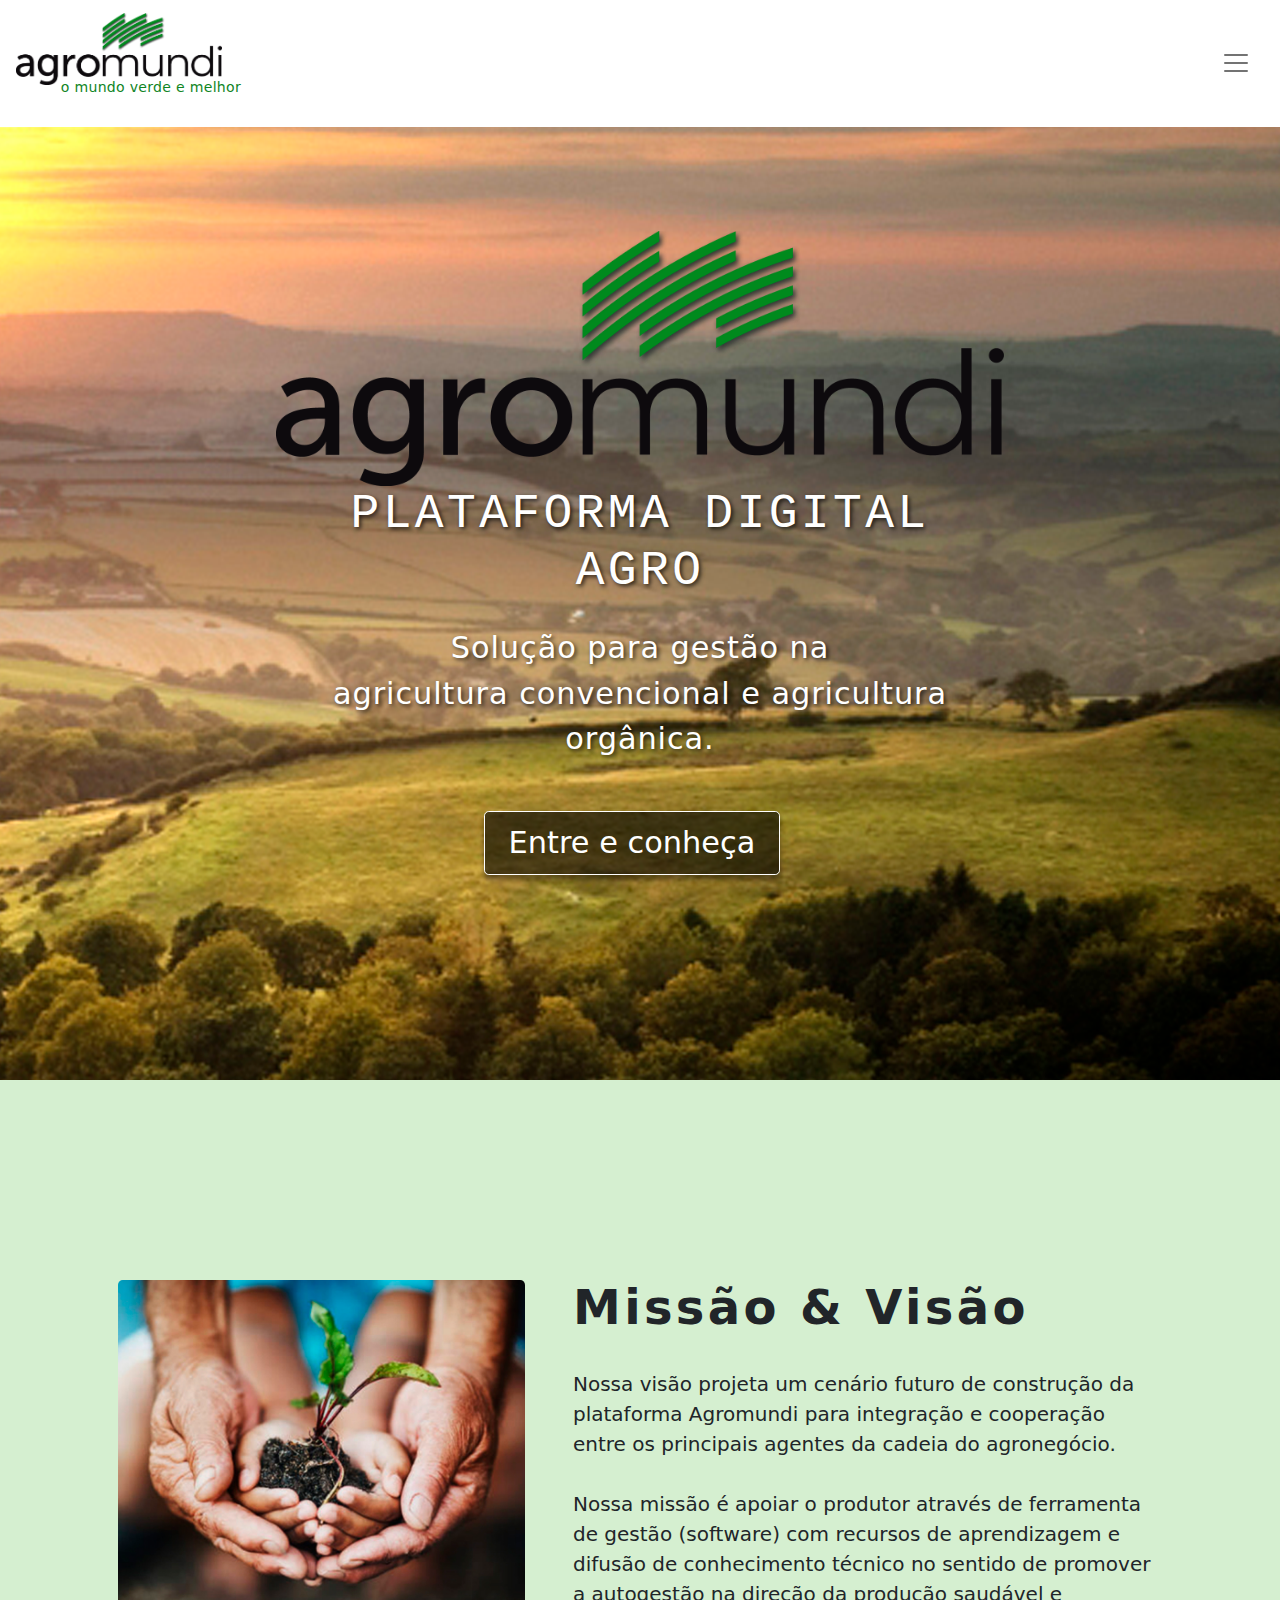
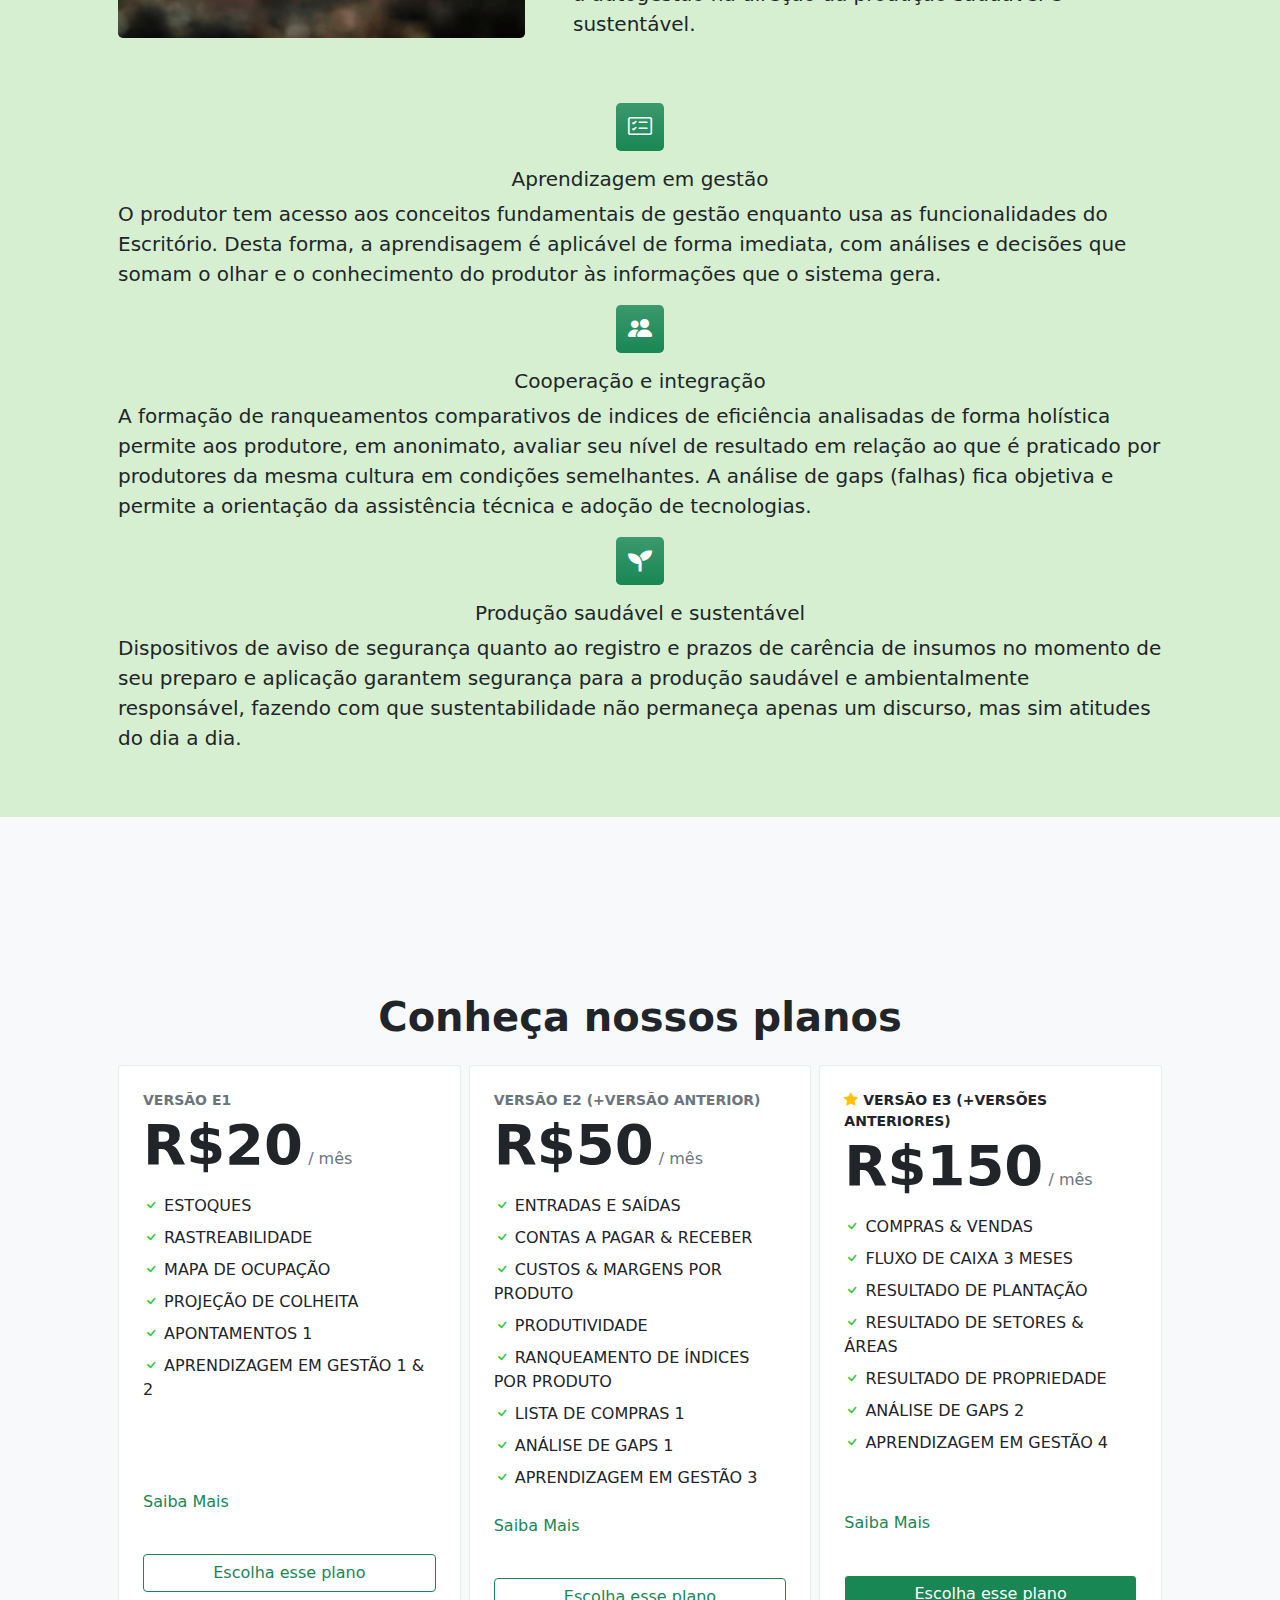
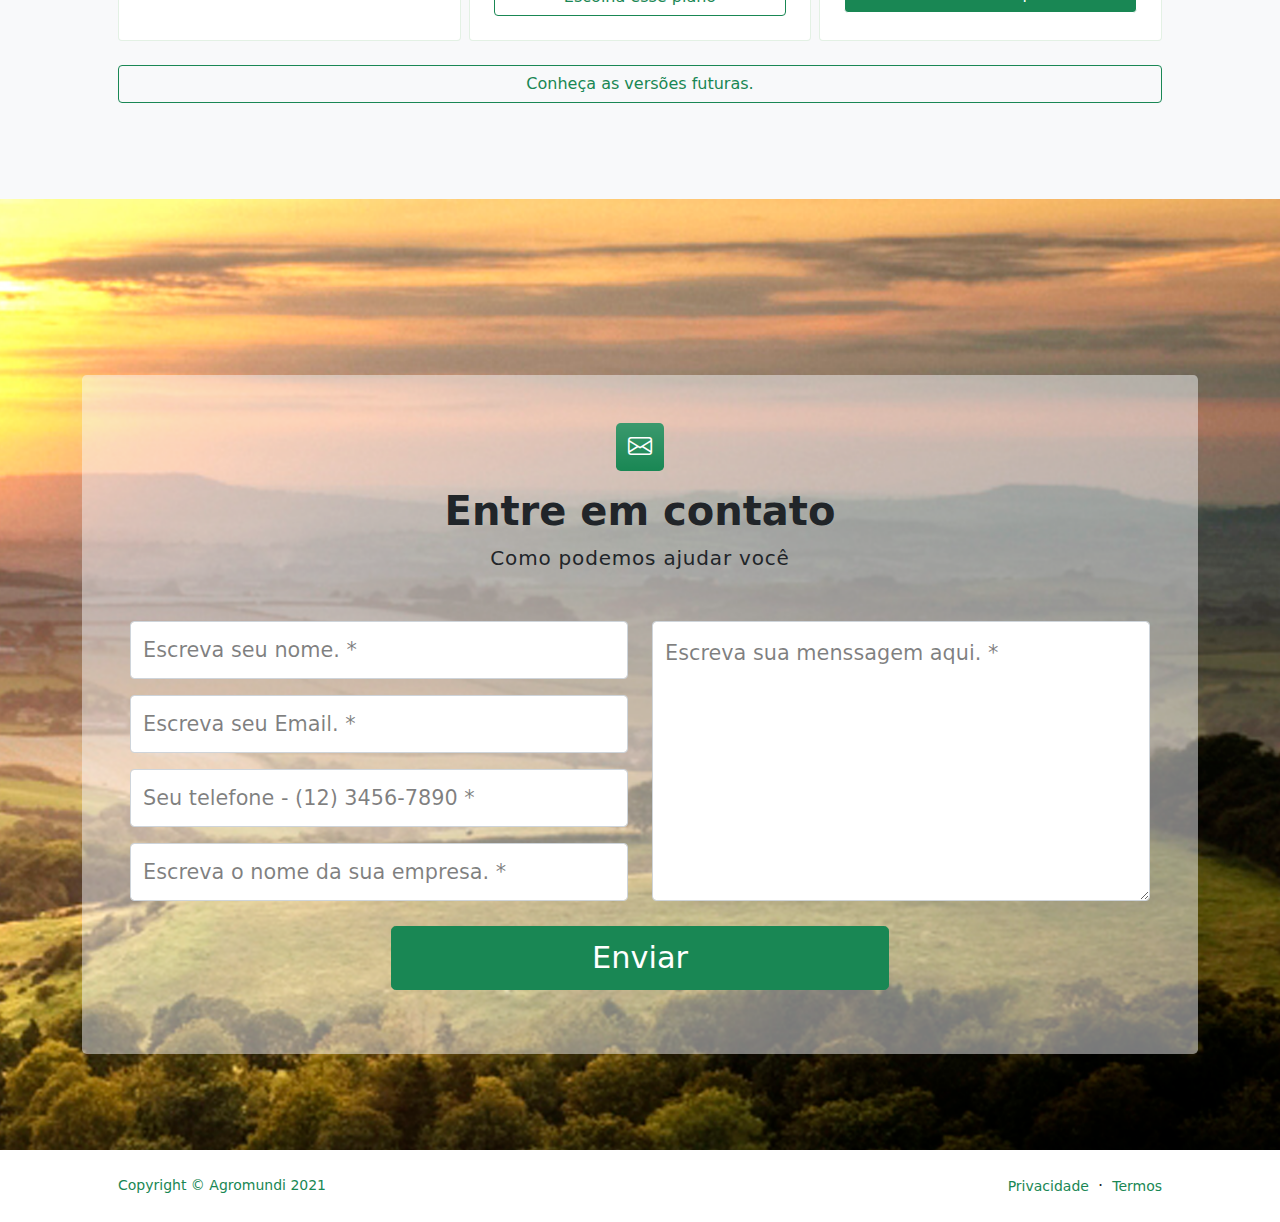
==== commit ebdb43b9: "ajustes" ====
--- a/index.html
+++ b/index.html
@@ -43,7 +43,7 @@
                             <li class="nav-item"><a class="nav-link" href="#missao">MISSÃO & VISÃO</a></li>
                             <li class="nav-item"><a class="nav-link" href="#versoes">SOFTWARE / VERSÕES</a></li>
                             <li class="nav-item"><a class="nav-link" href="#contato">ENTRE EM CONTATO</a></li>
-                            <li class="nav-item"><a class="nav-link" href="/auth/criar-conta">CADASTRE-SE</a></li>
+                            <li class="nav-item"><a class="nav-link" href="https://teste.agromundi.net.br/auth/criar-conta">CADASTRE-SE</a></li>
                         </ul>
                     </div>
                     <div class="col-md-3 login">
@@ -51,8 +51,8 @@
                             SE VOCÊ JÁ É CADASTRADO <br />CLIQUE NO SEU ESCRITÓRIO
                         </p>
                         <div class="row text-center">
-                            <a class="col-6 col-md-6 nav-link" href="/auth/acessar?tipo=1"><img class="img-fluid" src="assets/logo_escritorio.svg" alt="agromundi - escritório agrícola" /></a>
-                            <a class="col-6 col-md-6 nav-link" href="/auth/acessar?tipo=2"><img class="img-fluid" src="assets/logo_terra.svg" alt="agromundi - escritório da terra" /></a>
+                            <a class="col-6 col-md-6 nav-link" href="https://teste.agromundi.net.br/auth/acessar?tipo=1"><img class="img-fluid" src="assets/logo_escritorio.svg" alt="agromundi - escritório agrícola" /></a>
+                            <a class="col-6 col-md-6 nav-link" href="https://teste.agromundi.net.br/auth/acessar?tipo=2"><img class="img-fluid" src="assets/logo_terra.svg" alt="agromundi - escritório da terra" /></a>
                         </div>
                     </div>
                 </div>
@@ -79,22 +79,37 @@
                             <p class="lead-ajust fw-normal text-white mb-4 text-shadow-1">
                                 Solução para gestão na <br />agricultura convencional e agricultura orgânica.
                             </p>
-                            <div class="
-                    d-grid
-                    gap-3
-                    d-sm-flex
-                    justify-content-sm-center justify-content-xl-center
-                    pt-3
-                  ">
-                                <a class="btn btn-primary btn-lg px-4 me-sm-3" href="#features">Entre e conheça</a>
+                            <div class=" d-grid gap-3 d-sm-flex justify-content-sm-center justify-content-xl-center pt-3 ">
+                                <!-- Button trigger modal -->
+                                <a class="btn btn-primary btn-lg px-4 me-sm-3 video-btn" data-bs-toggle="modal" data-bs-target="#myModal" data-src="https://escritorio-agricola-videos.s3-sa-east-1.amazonaws.com/seja_bem_vindo.mp4"> Entre e conheça </a>
+
+                                <!-- Modal -->
+                                <div class="modal fade" id="myModal" data-bs-backdrop="static" data-bs-keyboard="false" tabindex="-1" aria-labelledby="staticBackdropLabel" aria-hidden="true">
+                                    <div class="modal-dialog modal-xl">
+                                        <div class="modal-content">
+                                            <!-- <div class="modal-header">
+                                                <h5 class="modal-title" id="staticBackdropLabel">Agromundi - o mundo verde e melhor</h5>
+                                                <a type="button" class="btn-close" href="https://teste.agromundi.net.br/auth/criar-conta" aria-label="Close"></a>
+                                            </div> -->
+                                            <div class="modal-body">
+                                                <div class="ratio ratio-16x9">
+                                                    <iframe class="embed-responsive-item" src="" id="video" allowscriptaccess="always" allow="autoplay"></iframe>
+                                                </div>
+                                            </div>
+                                            <div class="modal-footer">
+                                                <a type="button" class="btn btn-block btn-primary-plan" href="https://teste.agromundi.net.br/auth/criar-conta">Fechar</a>
+                                            </div>
+                                        </div>
+                                    </div>
+                                </div>
                             </div>
                             <!-- Button trigger modal -->
-                            <button type="button" class="btn btn-primary video-btn" data-toggle="modal" data-src="https://escritorio-agricola-videos.s3-sa-east-1.amazonaws.com/seja_bem_vindo.mp4" data-target="#myModal">
+                            <!-- <button type="button" class="btn btn-primary video-btn" data-toggle="modal" data-src="https://escritorio-agricola-videos.s3-sa-east-1.amazonaws.com/seja_bem_vindo.mp4" data-target="#myModal">
                                 Play Video 2
-                            </button>
+                            </button> -->
 
                             <!-- Modal -->
-                            <div class="modal fade" id="myModal" tabindex="-1" role="dialog" aria-labelledby="exampleModalLabel" aria-hidden="true">
+                            <!-- <div class="modal fade" id="myModal" tabindex="-1" role="dialog" aria-labelledby="exampleModalLabel" aria-hidden="true">
                                 <div class="modal-dialog" role="document">
                                     <div class="modal-content">
                                         <div class="modal-body">
@@ -102,12 +117,14 @@
                                                 <span aria-hidden="true">&times;</span>
                                             </button>
                                             <div class="embed-responsive embed-responsive-16by9">
-                                                <iframe class="embed-responsive-item" src="" id="video" allowscriptaccess="always" allow="autoplay"></iframe>
+                                                <iframe class="embed-responsive-item" src="" id="staticBackdrop" allowscriptaccess="always" allow="autoplay"></iframe>
                                             </div>
                                         </div>
                                     </div>
                                 </div>
-                            </div>
+                            </div> -->
+
+
                         </div>
                     </div>
                 </div>
@@ -435,7 +452,7 @@
     <!-- Bootstrap core JS-->
     <script src="https://cdn.jsdelivr.net/npm/bootstrap@5.0.1/dist/js/bootstrap.bundle.min.js"></script>
     <!-- Core theme JS-->
-    <script src="assets//js/scripts.js"></script>
+    <script src="assets/js/scripts.js"></script>
 </body>
 
 </html>--- a/assets/css/styles.css
+++ b/assets/css/styles.css
@@ -5960,7 +5960,7 @@
 
 @media (min-width: 1200px) {
     .modal-xl {
-        max-width: 1140px;
+        min-width: 1140px;
     }
 }
 
@@ -10820,7 +10820,6 @@
 }
 
 .modal-dialog {
-    max-width: 800px;
     margin: 30px auto;
 }
 
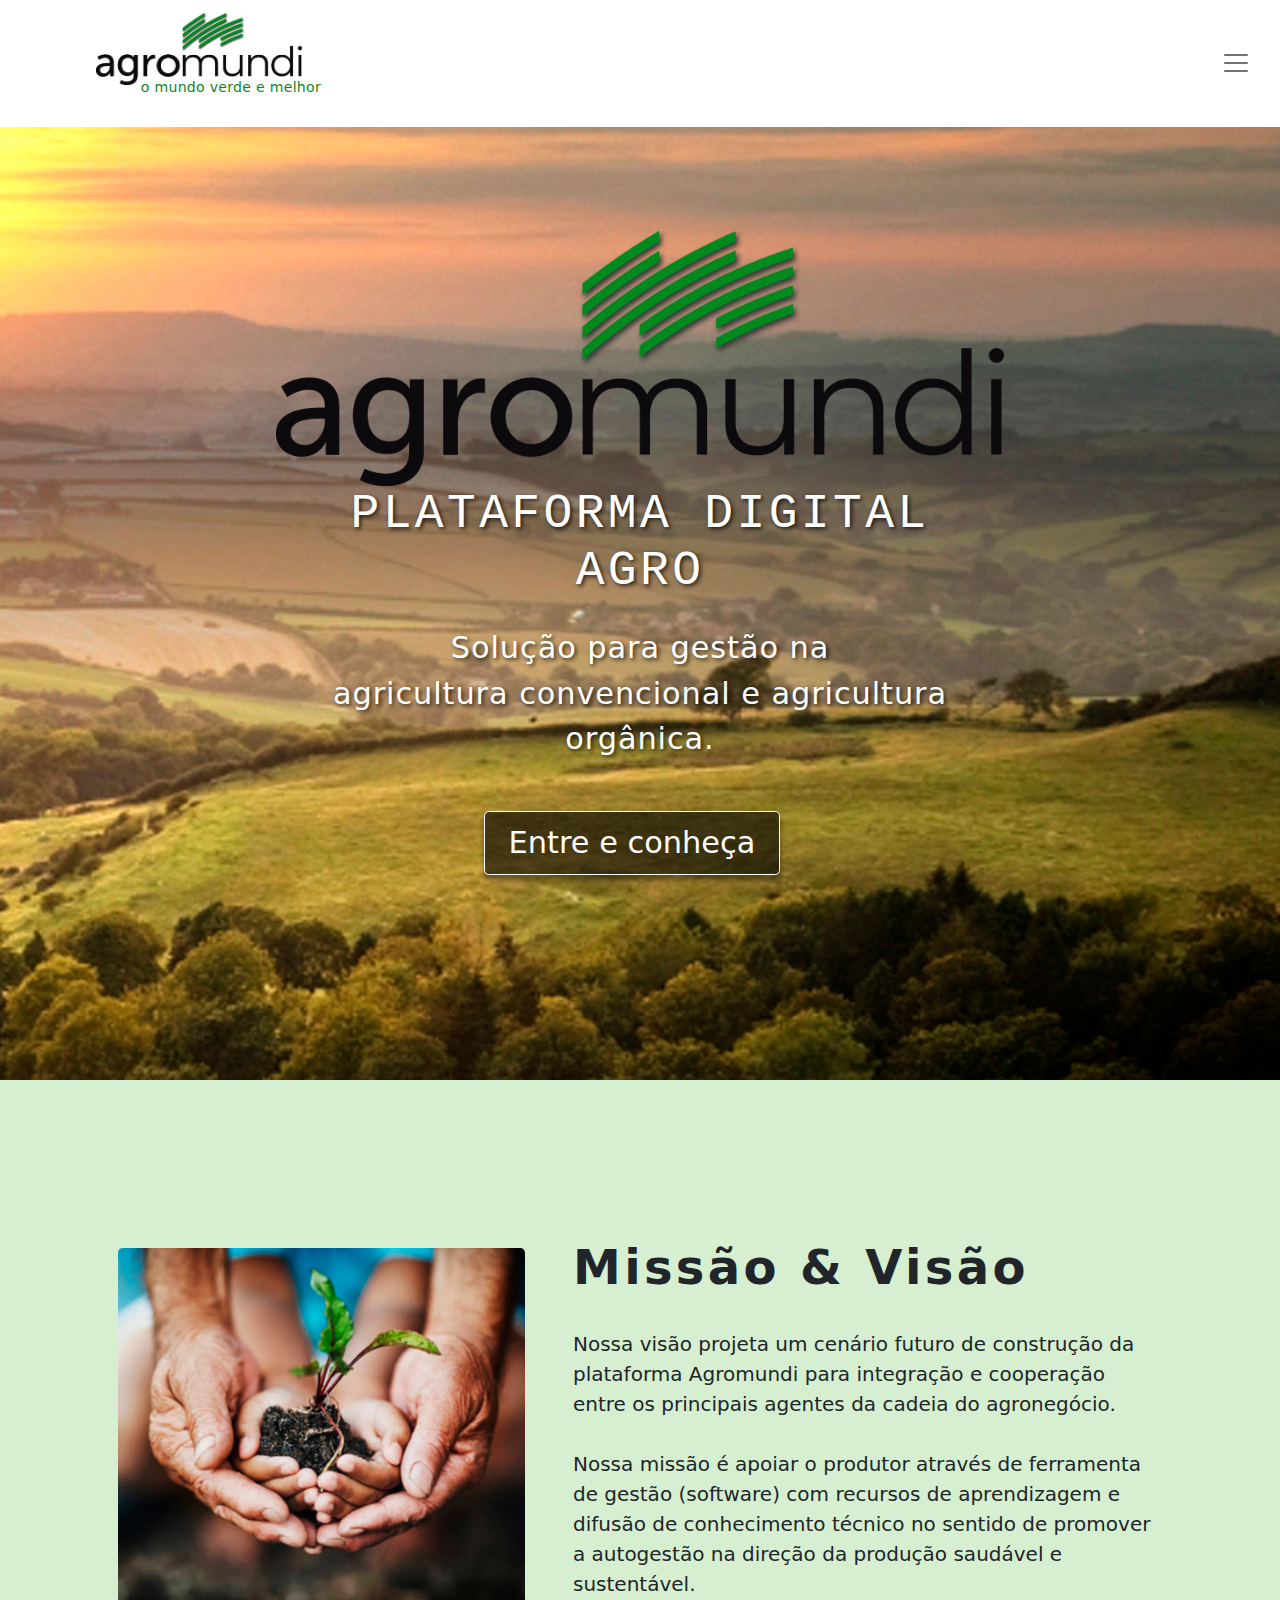
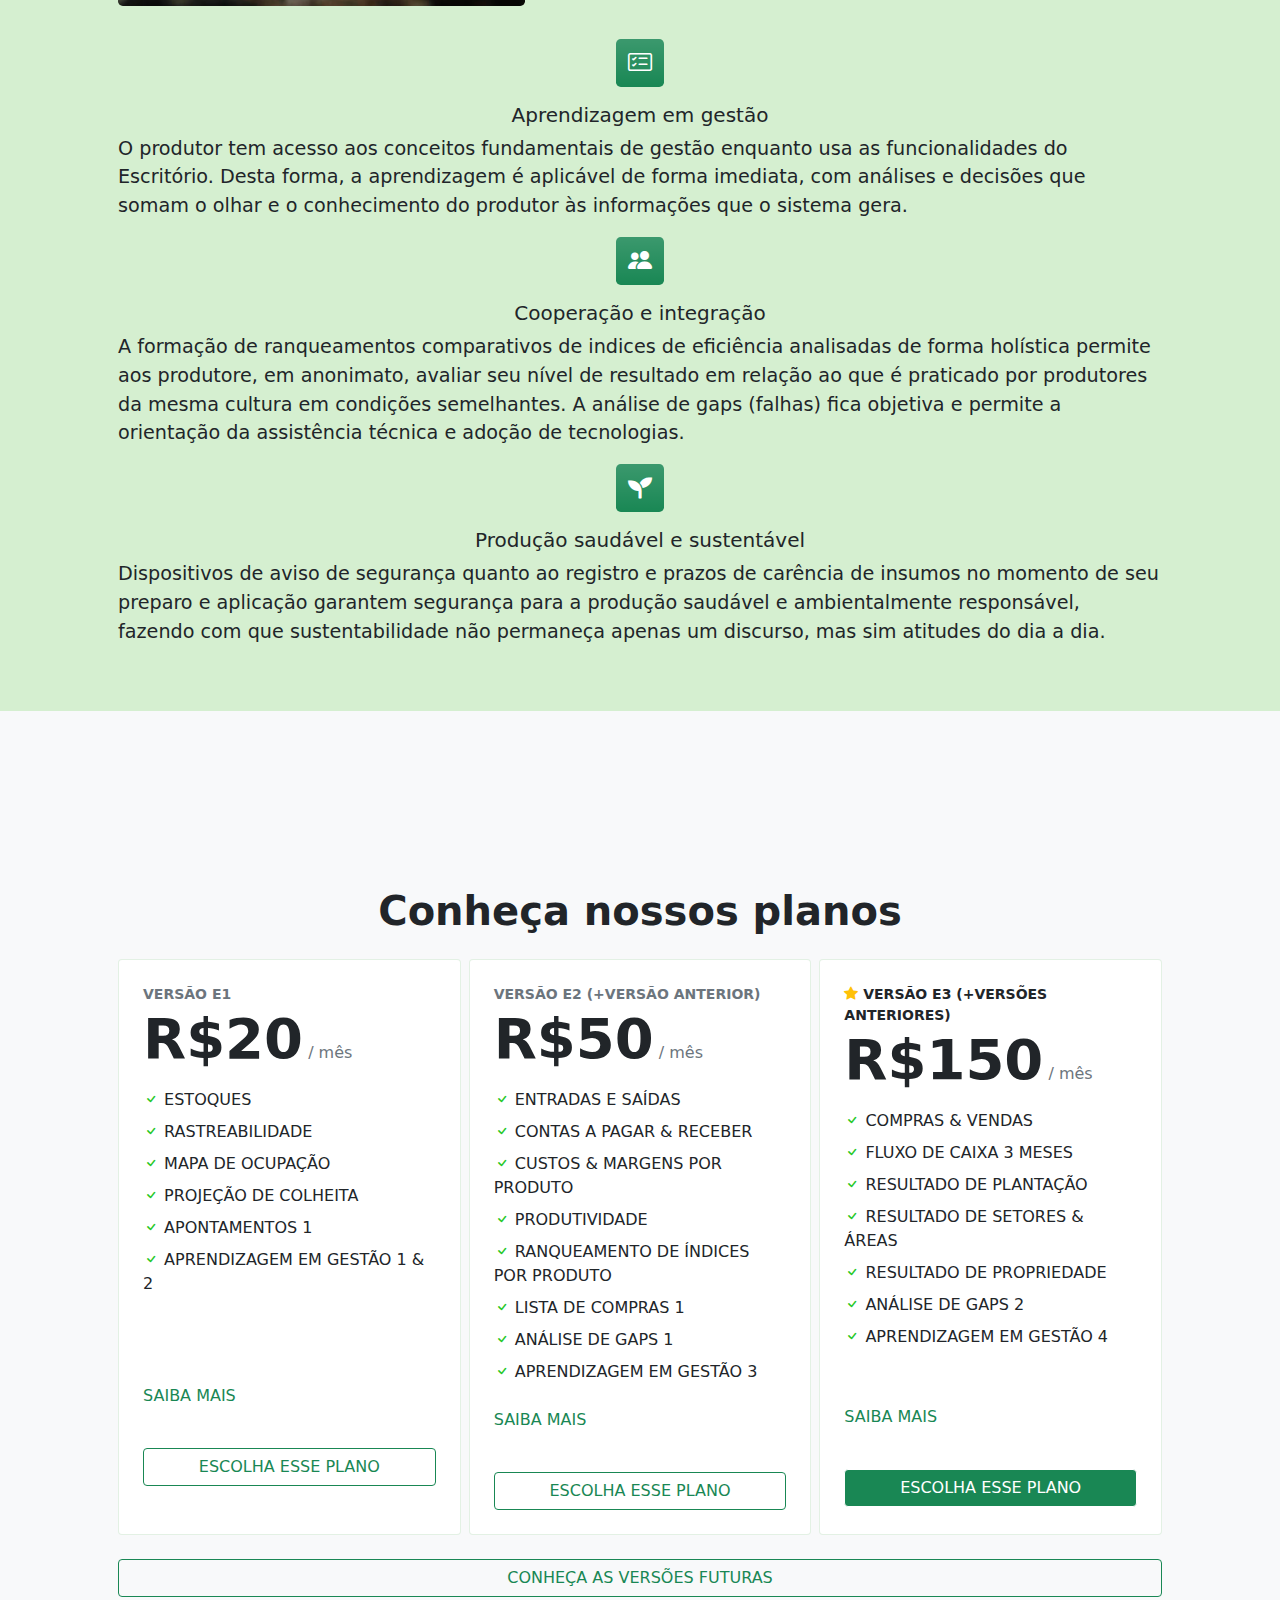
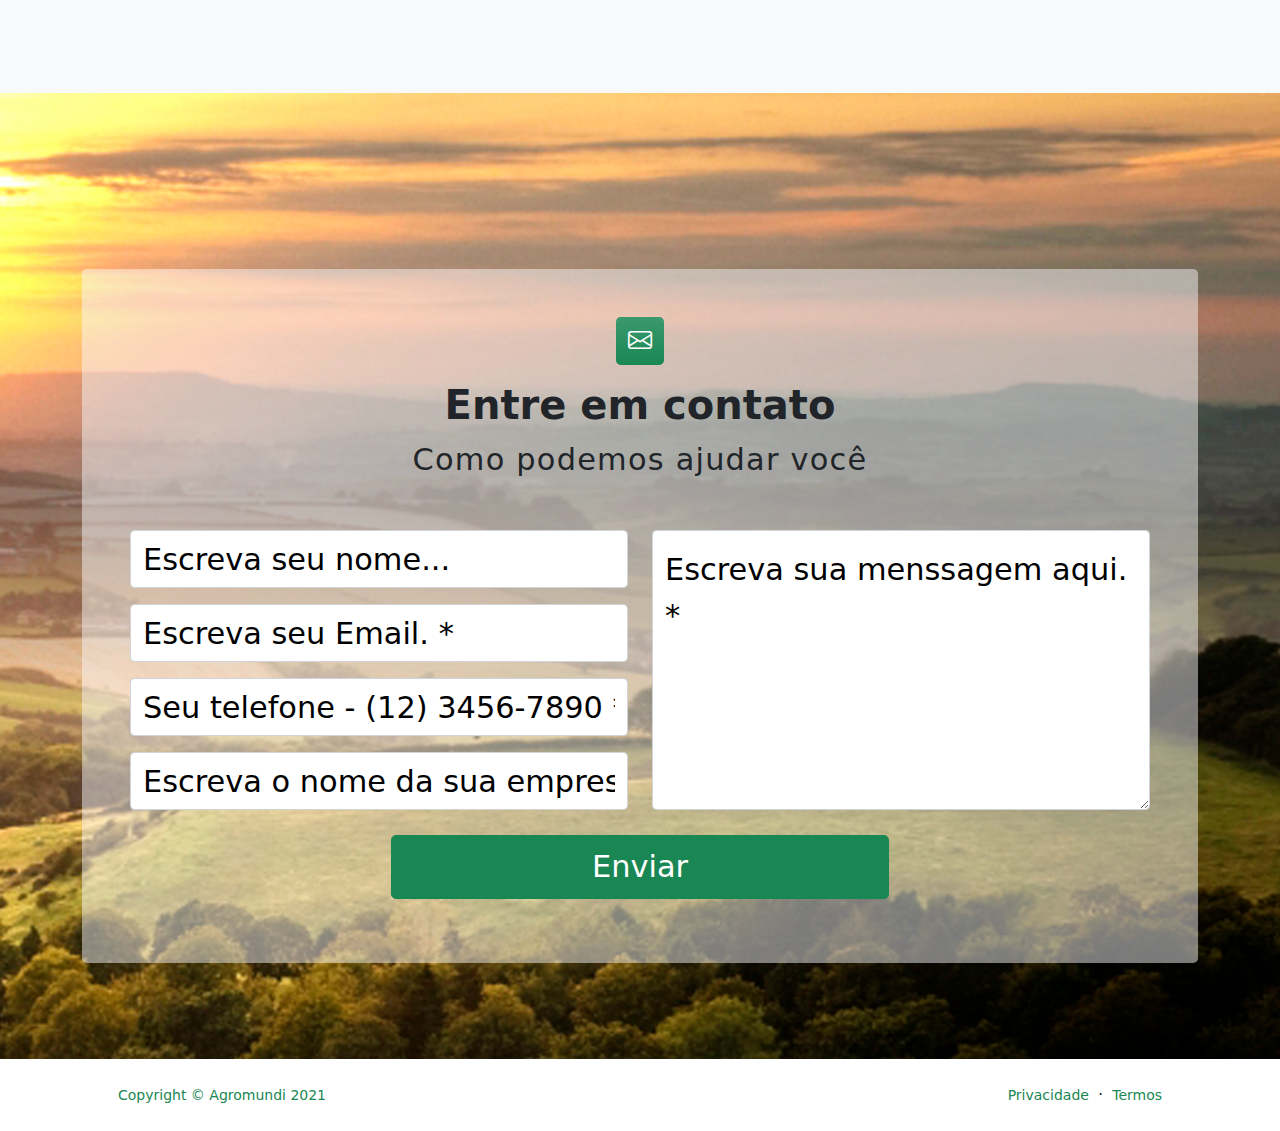
==== commit 76aa575d: "ajustes ++" ====
--- a/index.html
+++ b/index.html
@@ -47,7 +47,7 @@
                         </ul>
                     </div>
                     <div class="col-md-3 login">
-                        <p class="text-black text-center">
+                        <p class="text-black text-center ">
                             SE VOCÊ JÁ É CADASTRADO <br />CLIQUE NO SEU ESCRITÓRIO
                         </p>
                         <div class="row text-center">
@@ -103,28 +103,6 @@
                                     </div>
                                 </div>
                             </div>
-                            <!-- Button trigger modal -->
-                            <!-- <button type="button" class="btn btn-primary video-btn" data-toggle="modal" data-src="https://escritorio-agricola-videos.s3-sa-east-1.amazonaws.com/seja_bem_vindo.mp4" data-target="#myModal">
-                                Play Video 2
-                            </button> -->
-
-                            <!-- Modal -->
-                            <!-- <div class="modal fade" id="myModal" tabindex="-1" role="dialog" aria-labelledby="exampleModalLabel" aria-hidden="true">
-                                <div class="modal-dialog" role="document">
-                                    <div class="modal-content">
-                                        <div class="modal-body">
-                                            <button type="button" class="close" data-dismiss="modal" aria-label="Close">
-                                                <span aria-hidden="true">&times;</span>
-                                            </button>
-                                            <div class="embed-responsive embed-responsive-16by9">
-                                                <iframe class="embed-responsive-item" src="" id="staticBackdrop" allowscriptaccess="always" allow="autoplay"></iframe>
-                                            </div>
-                                        </div>
-                                    </div>
-                                </div>
-                            </div> -->
-
-
                         </div>
                     </div>
                 </div>
@@ -136,10 +114,10 @@
             <div class="container px-5 my-5">
                 <div class="row gx-5 align-items-center justify-content-center">
                     <div class="col-xl-5 col-xxl-6 d-none d-xl-block text-center">
-                        <img class="img-fluid rounded-3 my-5" src="assets/missao.jpg" alt="..." />
+                        <img class="img-fluid rounded-3 my-2" src="assets/missao.jpg" alt="..." />
                     </div>
                     <div class="col-lg-8 col-xl-7 col-xxl-6">
-                        <div class="my-5 text-center text-xl-start">
+                        <div class="my-2 text-center text-xl-start">
                             <h1 class="display-7 fw-bolder text-black mb-2">
                                 Missão & Visão
                             </h1>
@@ -152,7 +130,7 @@
                         </div>
                     </div>
 
-                    <div class="row lead container-fluid bg-green">
+                    <div class="row lead-2 container-fluid bg-green">
                         <div class="col-xxl-4 mt-3 text-center">
                             <div class="
                     feature
@@ -165,7 +143,7 @@
                             </div>
                             <div class="h5 mb-2 text-center">Aprendizagem em gestão</div>
                             <p class="mb-0 text-start">
-                                O produtor tem acesso aos conceitos fundamentais de gestão enquanto usa as funcionalidades do Escritório. Desta forma, a aprendisagem é aplicável de forma imediata, com análises e decisões que somam o olhar e o conhecimento do produtor às informações
+                                O produtor tem acesso aos conceitos fundamentais de gestão enquanto usa as funcionalidades do Escritório. Desta forma, a aprendizagem é aplicável de forma imediata, com análises e decisões que somam o olhar e o conhecimento do produtor às informações
                                 que o sistema gera.
                             </p>
                         </div>
@@ -253,10 +231,10 @@
                                     </li>
 
                                 </ul>
-                                <a tabindex="0" role="button" data-bs-trigger="focus" class="text-success" data-bs-toggle="popover" data-bs-placement="top" data-bs-html="true" title="VERSÃO E1" data-bs-content='Com essa versão você consegue atender à exigência legal de <strong>RASTREABILIDADE</strong> e gerar a <strong>PROJEÇÃO DE COLHEITA</strong>, essencial para planejamento de vendas e parcerias comerciais, em especial em ambientes cooperados. O controle de <strong>ESTOQUES</strong> lhe permitirá fazer novas compras, saber o que tem em estoque para programar suas tarefas semanais. Nesta versão fará registros financeiros de forma simples e objetiva e terá assim um <strong>RELATÓRIO GERAL DE SAÍDAS E ENTRADAS</strong>. Nesta versão, você terá ainda o <strong>MAPA DE OCUPAÇÃO</strong> - muito útil na horticultura - e inicia o acesso ao conhecimento fundamental em gestão com o <strong>APRENDIZAGEM EM GESTÃO 1 & 2, que já te prepara para os próximos passos na gestão e lhe permitirá rapidamente evoluir para o controle de custos</strong>.'>Saiba Mais</a>
+                                <a tabindex="0" role="button" data-bs-trigger="focus" class="text-success" data-bs-toggle="popover" data-bs-placement="top" data-bs-html="true" title="VERSÃO E1" data-bs-content='Com essa versão você consegue atender à exigência legal de <strong>RASTREABILIDADE</strong> e gerar a <strong>PROJEÇÃO DE COLHEITA</strong>, essencial para planejamento de vendas e parcerias comerciais, em especial em ambientes cooperados. O controle de <strong>ESTOQUES</strong> lhe permitirá fazer novas compras, saber o que tem em estoque para programar suas tarefas semanais. Nesta versão fará registros financeiros de forma simples e objetiva e terá assim um <strong>RELATÓRIO GERAL DE SAÍDAS E ENTRADAS</strong>. Nesta versão, você terá ainda o <strong>MAPA DE OCUPAÇÃO</strong> - muito útil na horticultura - e inicia o acesso ao conhecimento fundamental em gestão com o <strong>APRENDIZAGEM EM GESTÃO 1 & 2, que já te prepara para os próximos passos na gestão e lhe permitirá rapidamente evoluir para o controle de custos</strong>.'>SAIBA MAIS</a>
                                 <p>&nbsp;</p>
                                 <div class="d-grid">
-                                    <a class="btn btn-outline-primary" href="#!">Escolha esse plano</a>
+                                    <a class="btn btn-outline-primary" href="#!">ESCOLHA ESSE PLANO</a>
                                 </div>
                             </div>
 
@@ -305,11 +283,10 @@
                                         o que é possível através dos relatórios de <strong>CUSTOS & MARGENS / PRODUTO, PRODUTIVIDADE por cultura e área</strong>. Você terá acesso ao <strong>RANQUEAMENTO DE ÍNDICES</strong>, 
                                         onde os índices principais são comparados com outros usuários nas mesmas culturas e região onde você está – o ranqueamento é feito em regime de <strong>privacidade</strong>. 
                                         São indicadores importantes para dizer se as coisas estão indo bem ou não. Se você estiver ligado a uma cooperativa, isto ajuda a direcionar a 
-                                        assistência técnica e o planejamento de vendas balizado nos custos e projeção de colheita.'>Saiba
-                                            Mais</a>
+                                        assistência técnica e o planejamento de vendas balizado nos custos e projeção de colheita.'>SAIBA MAIS</a>
                                 <p>&nbsp;</p>
                                 <div class="d-grid">
-                                    <a class="btn btn-outline-primary" href="#!">Escolha esse plano</a>
+                                    <a class="btn btn-outline-primary" href="#!">ESCOLHA ESSE PLANO</a>
                                 </div>
                             </div>
 
@@ -354,11 +331,10 @@
                                 <a tabindex="0" role="button" data-bs-trigger="focus" class="text-success" data-bs-toggle="popover" data-bs-placement="top" data-bs-html="true" title="VERSÃO E3" data-bs-content='Nessa versão você integra <strong>funcionalidades</strong> muito importantes relacionadas à área financeira de sua atividade, 
                                     que são <strong>fundamentais para gerenciar o dia a dia</strong>, a exemplo do <strong>fluxo de caixa</strong>. Também poderá saber no final do mês quanto você tem, 
                                     quanto gastou, quanto recebeu, o quanto você deve e o que tem a receber e, assim, <strong>calibrar suas compras</strong>. À medida que sua escala de 
-                                    produção cresce, maior a necessidade de saber qual cultura lhe deu <strong>resultado</strong>, qual foi o resultado por área e o resultado geral.'>Saiba
-                                    Mais</a>
+                                    produção cresce, maior a necessidade de saber qual cultura lhe deu <strong>resultado</strong>, qual foi o resultado por área e o resultado geral.'>SAIBA MAIS</a>
                                 <p>&nbsp;</p>
                                 <div class="d-grid">
-                                    <a class="btn btn-primary-plan" href="#!">Escolha esse plano</a>
+                                    <a class="btn btn-primary-plan" href="#!">ESCOLHA ESSE PLANO</a>
                                 </div>
                             </div>
 
@@ -366,7 +342,7 @@
                     </div>
                 </div>
                 <p class="lead fw-normal text-muted mb-0 mt-4 text-center">
-                    <a class="btn btn-outline-primary btn-block" href="/pricing.html">Conheça as versões futuras.</a>
+                    <a class="btn btn-outline-primary btn-block" href="/pricing.html">CONHEÇA AS VERSÕES FUTURAS</a>
                 </p>
             </div>
         </section>
@@ -390,7 +366,7 @@
                                 <div class="row">
                                     <div class="col-md-6">
                                         <div class="form-floating mb-3">
-                                            <input class="form-control" id="inputName" type="text" placeholder="Escreva seu nome. *" />
+                                            <input class="form-control" id="inputName" type="text" placeholder="Escreva seu nome..." />
                                         </div>
                                         <div class="form-floating mb-3">
                                             <input class="form-control" id="inputEmail" type="email" placeholder="Escreva seu Email. *" />
@@ -448,7 +424,6 @@
     <!-- js -->
     <script src="https://ajax.googleapis.com/ajax/libs/jquery/3.5.1/jquery.min.js"></script>
     <script src="https://cdnjs.cloudflare.com/ajax/libs/popper.js/1.16.0/umd/popper.min.js"></script>
-    <!-- <script src="https://maxcdn.bootstrapcdn.com/bootstrap/4.5.2/js/bootstrap.min.js"></script> -->
     <!-- Bootstrap core JS-->
     <script src="https://cdn.jsdelivr.net/npm/bootstrap@5.0.1/dist/js/bootstrap.bundle.min.js"></script>
     <!-- Core theme JS-->
--- a/assets/css/styles.css
+++ b/assets/css/styles.css
@@ -13,6 +13,7 @@
  * Copyright 2011-2021 The Bootstrap Authors
  * Copyright 2011-2021 Twitter, Inc.
  * Licensed under MIT (https://github.com/twbs/bootstrap/blob/main/LICENSE)
+ * r
  */
 
 :root {
@@ -506,6 +507,11 @@
     font-weight: 300;
 }
 
+.lead-2 {
+    font-size: 1.20rem;
+    font-weight: 300;
+}
+
 .lead-ajust {
     font-weight: 300;
     font-size: 1.90rem;
@@ -515,7 +521,7 @@
 
 .lead-contact {
     font-weight: 300;
-    font-size: 1.25rem;
+    font-size: 1.9rem;
     letter-spacing: 0.04em;
     text-align: center;
 }
@@ -2073,7 +2079,7 @@
     display: block;
     width: 100%;
     padding: 0.375rem 0.75rem;
-    font-size: 1.3rem;
+    font-size: 1.90rem;
     font-weight: 400;
     line-height: 1.5;
     color: #212529;
@@ -2567,6 +2573,11 @@
     position: unset;
 }
 
+.form-floating ::placeholder {
+    color: #000;
+    opacity: 1;
+}
+
 .form-floating>.form-control,
 .form-floating>.form-select {
     height: calc(3.5rem + 2px);
@@ -2592,15 +2603,15 @@
 }
 
 .form-floating>.form-control::-moz-placeholder {
-    color: rgba(0, 0, 0, 0.507);
+    color: rgb(0, 0, 0);
 }
 
 .form-floating>.form-control:-ms-input-placeholder {
-    color: rgba(0, 0, 0, 0.507);
+    color: rgb(0, 0, 0);
 }
 
 .form-floating>.form-control::placeholder {
-    color: rgba(0, 0, 0, 0.507);
+    color: rgb(0, 0, 0);
 }
 
 .form-floating>.form-control:not(:-moz-placeholder-shown) {
@@ -4381,6 +4392,7 @@
 
 .navbar-brand {
     padding-top: 0.3125rem;
+    padding-left: 5rem;
     padding-bottom: 0.3125rem;
     margin-right: 1rem;
     font-size: 1.25rem;
@@ -4404,9 +4416,10 @@
     list-style: none;
 }
 
-.navbar-nav .nav-link {
+.navbar-nav .nav-link .p-login {
     padding-right: 0;
     padding-left: 0;
+    font-size: 1.05rem;
 }
 
 .navbar-nav .dropdown-menu {
@@ -4422,6 +4435,22 @@
     flex-basis: 100%;
     flex-grow: 1;
     align-items: center;
+}
+
+.navbar-collapse div p {
+    padding-right: 0;
+    padding-left: 0;
+    font-size: 1.05rem;
+}
+
+.navbar-collapse div a {
+    padding: 0px;
+    --bs-gutter-x: 0;
+}
+
+.navbar-collapse div .row {
+    padding: 0px;
+    --bs-gutter-x: -1.5rem;
 }
 
 .navbar-toggler {
@@ -4527,7 +4556,7 @@
     .navbar-expand-lg .navbar-nav {
         flex-direction: row;
         justify-content: space-evenly;
-        margin-left: 10vh;
+        /* margin-left: 10vh; */
     }
     .navbar-expand-lg .navbar-nav .dropdown-menu {
         position: absolute;
@@ -5954,13 +5983,13 @@
 @media (min-width: 992px) {
     .modal-lg,
     .modal-xl {
-        max-width: 800px;
+        max-width: 1000px;
     }
 }
 
 @media (min-width: 1200px) {
     .modal-xl {
-        min-width: 1140px;
+        max-width: 1250px;
     }
 }
 
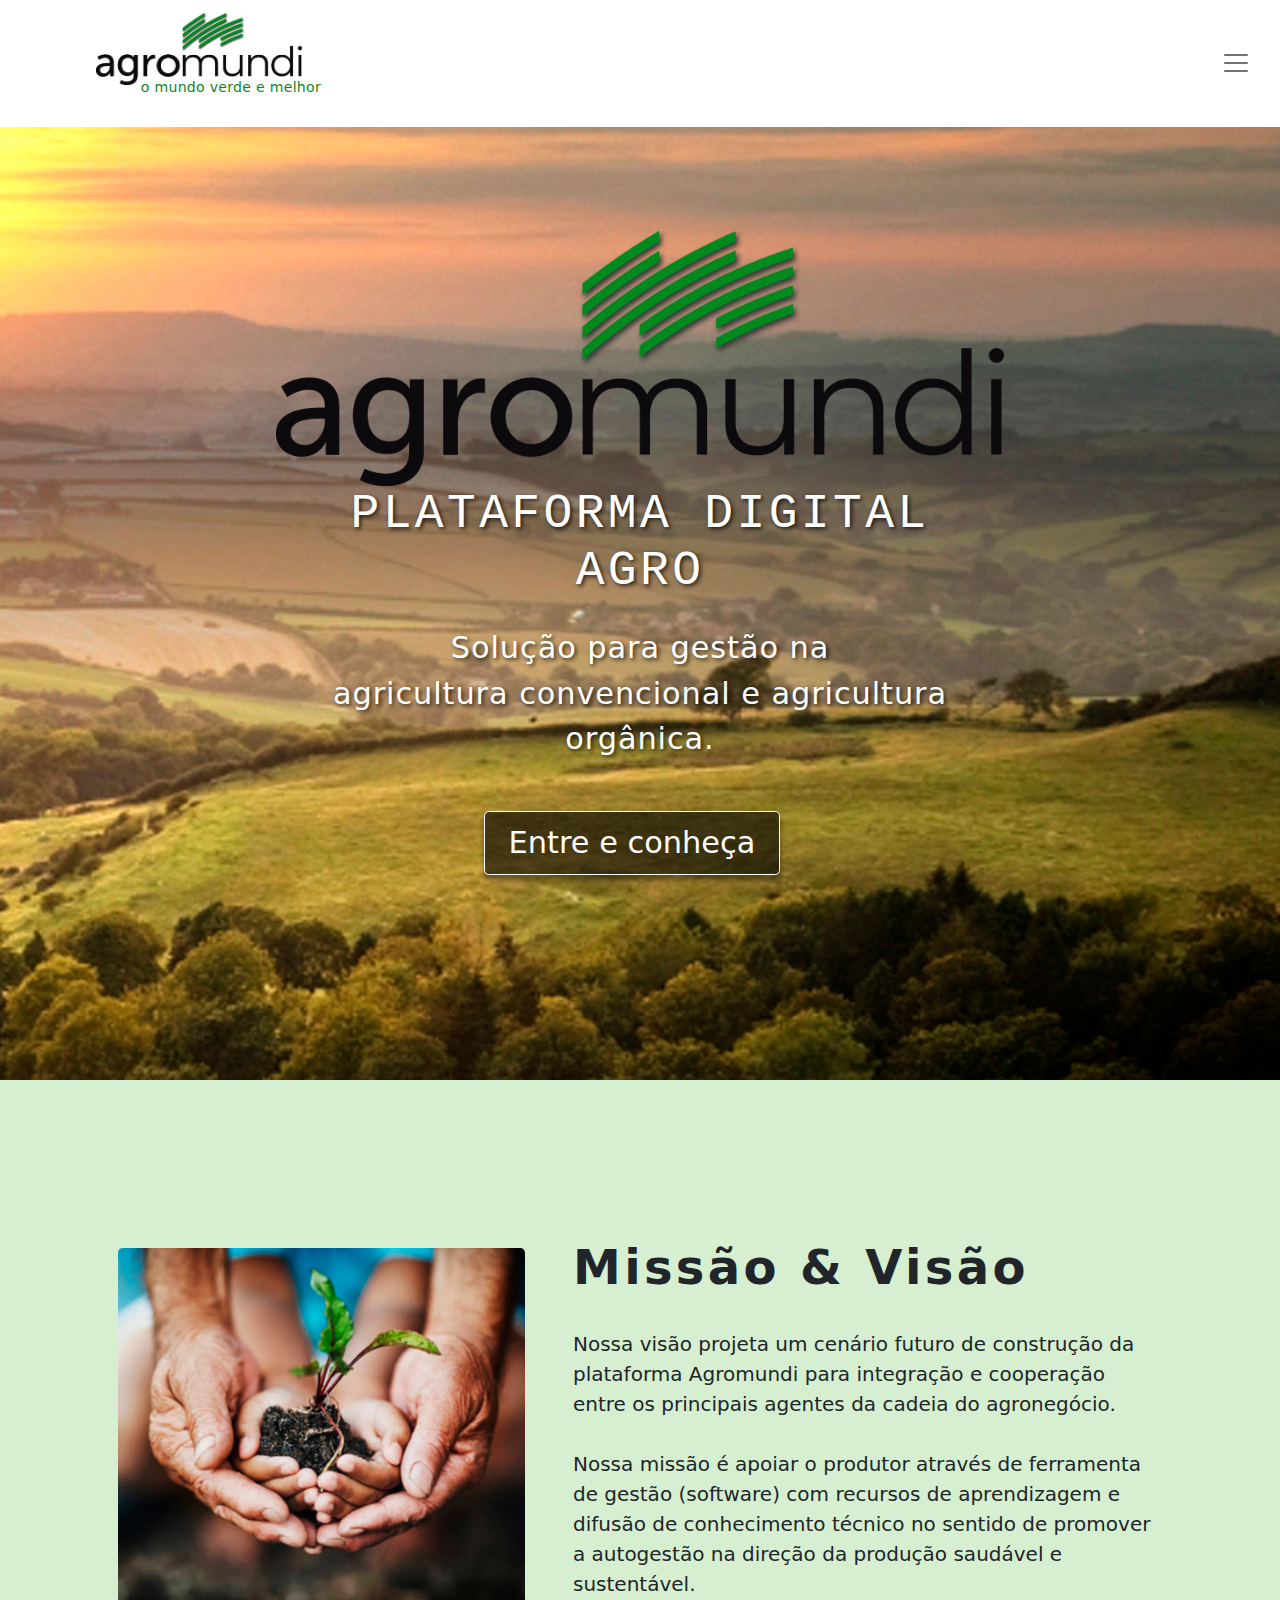
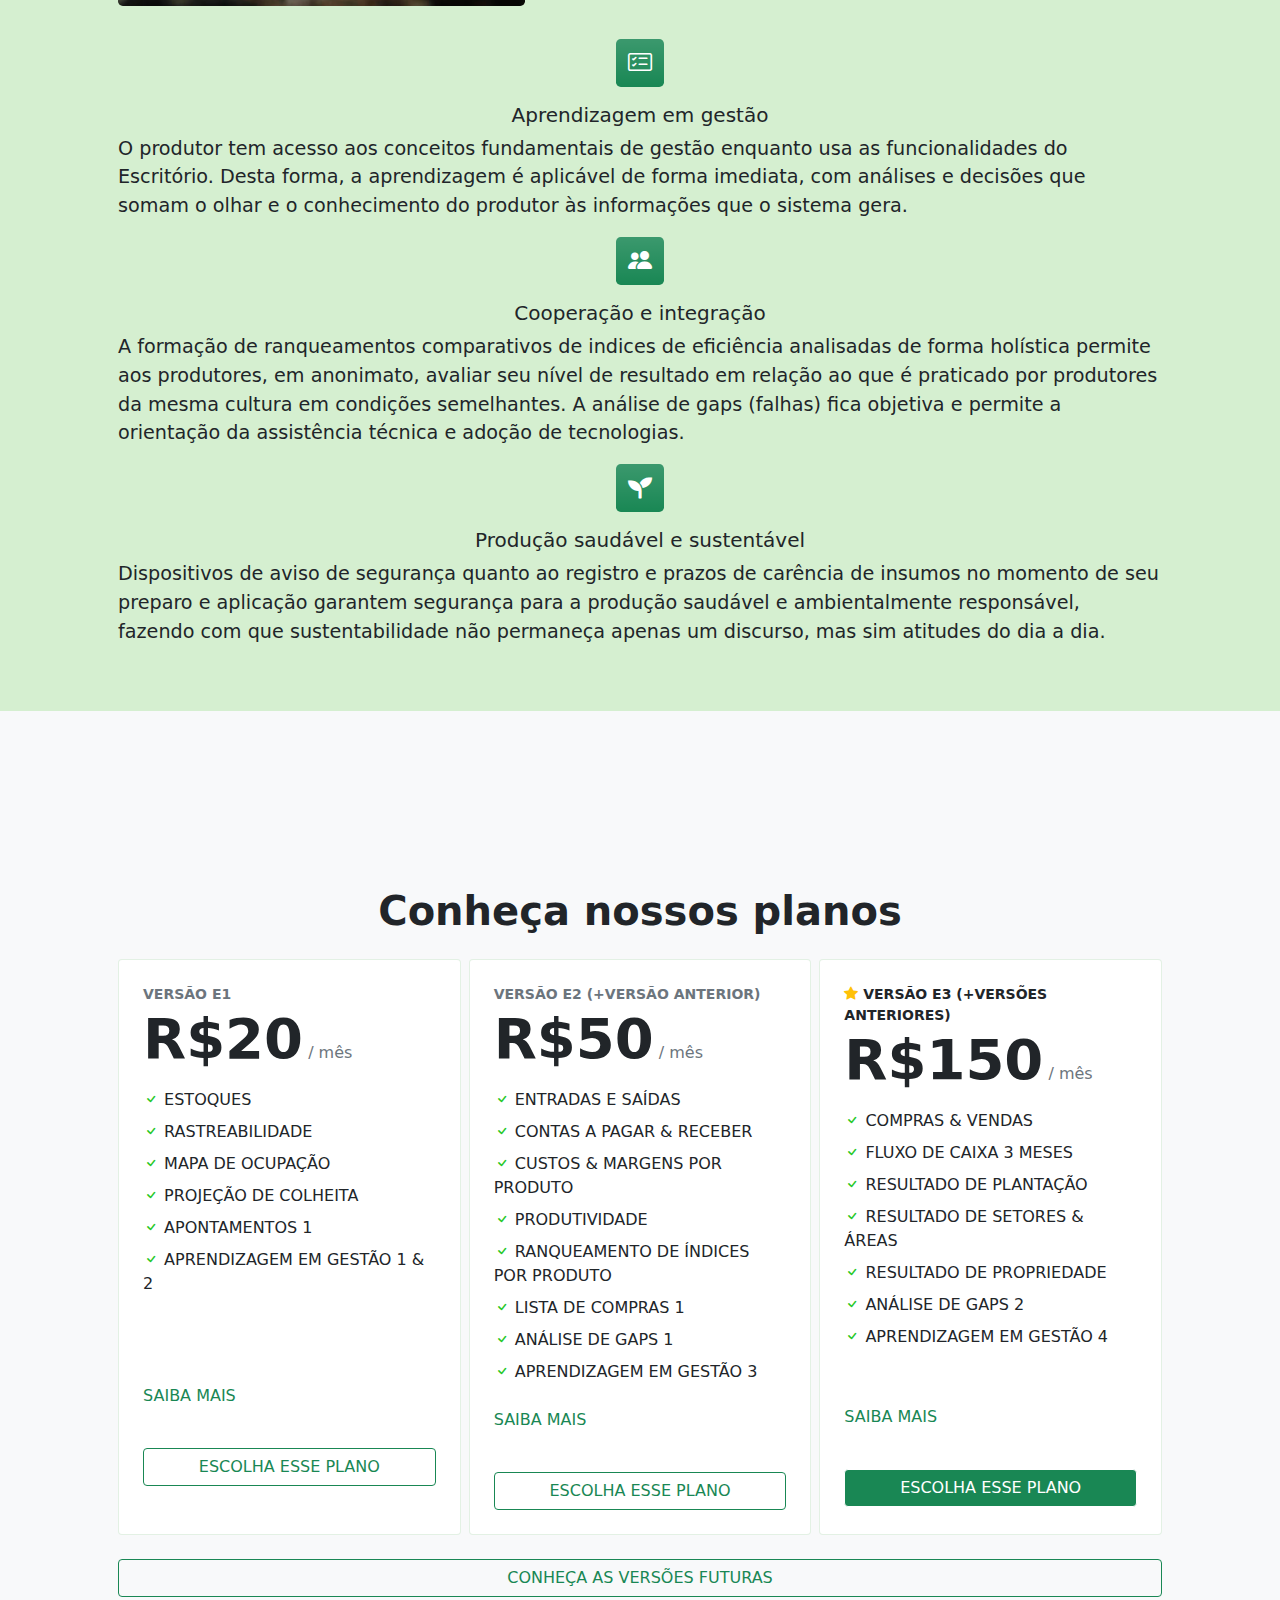
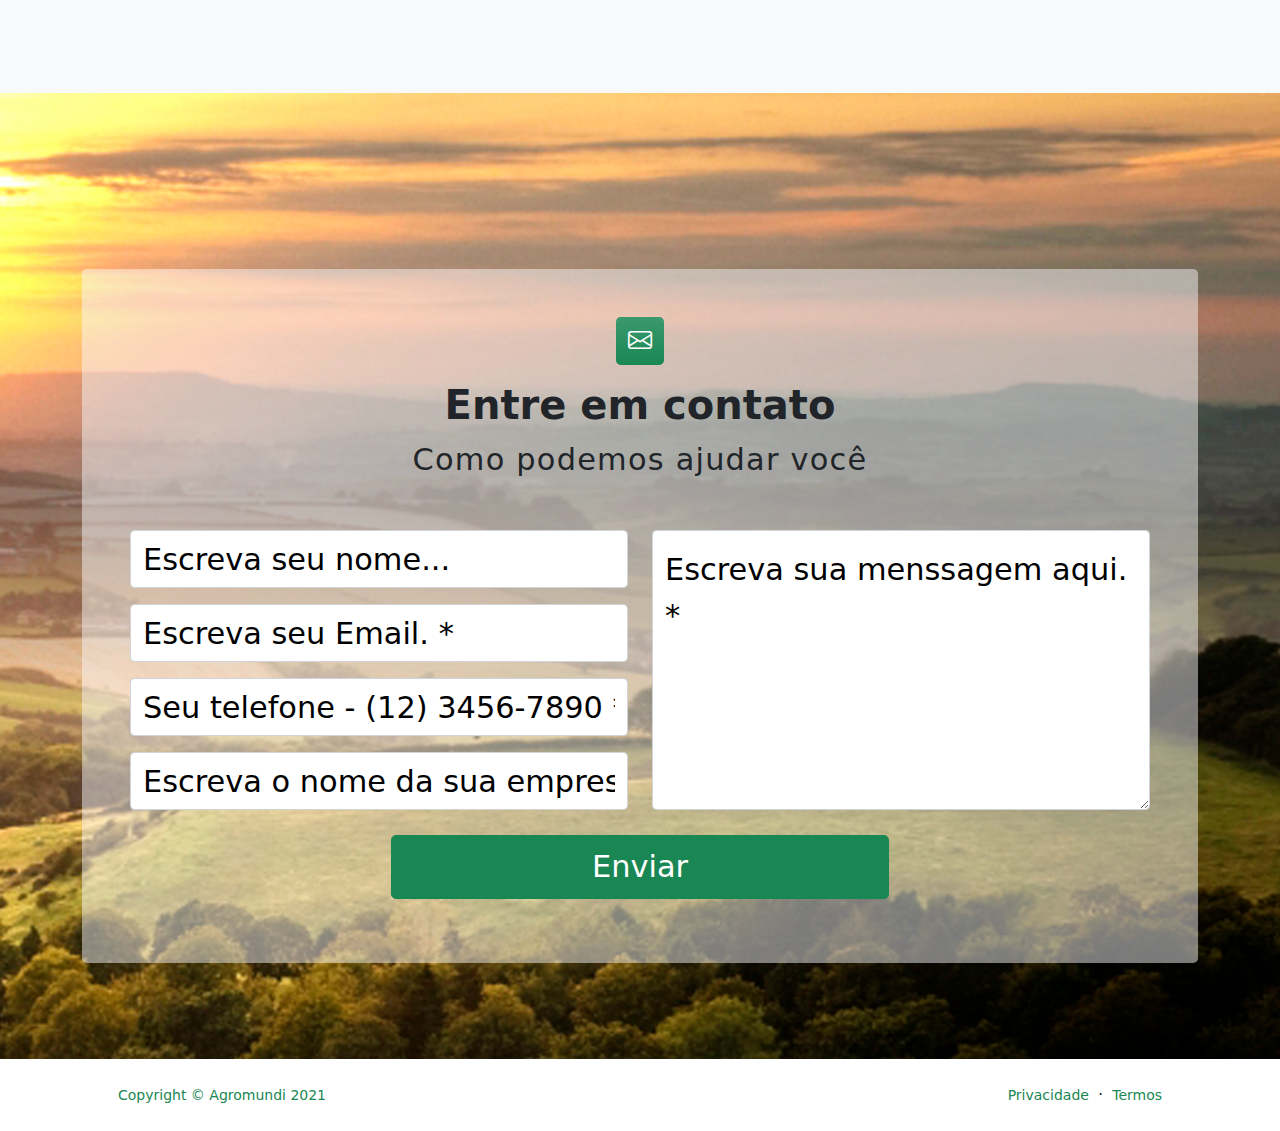
==== commit 927be3cf: "ajustes++" ====
--- a/index.html
+++ b/index.html
@@ -97,7 +97,7 @@
                                                 </div>
                                             </div>
                                             <div class="modal-footer">
-                                                <a type="button" class="btn btn-block btn-primary-plan" href="https://teste.agromundi.net.br/auth/criar-conta">Fechar</a>
+                                                <a type="button" class="btn btn-block btn-primary-plan" href="https://teste.agromundi.net.br/auth/criar-conta">PULAR O VIDEO</a>
                                             </div>
                                         </div>
                                     </div>
@@ -159,7 +159,7 @@
                             </div>
                             <div class="h5 text-center">Cooperação e integração</div>
                             <p class="mb-0 text-start">
-                                A formação de ranqueamentos comparativos de indices de eficiência analisadas de forma holística permite aos produtore, em anonimato, avaliar seu nível de resultado em relação ao que é praticado por produtores da mesma cultura em condições semelhantes.
+                                A formação de ranqueamentos comparativos de indices de eficiência analisadas de forma holística permite aos produtores, em anonimato, avaliar seu nível de resultado em relação ao que é praticado por produtores da mesma cultura em condições semelhantes.
                                 A análise de gaps (falhas) fica objetiva e permite a orientação da assistência técnica e adoção de tecnologias.
                             </p>
                         </div>
